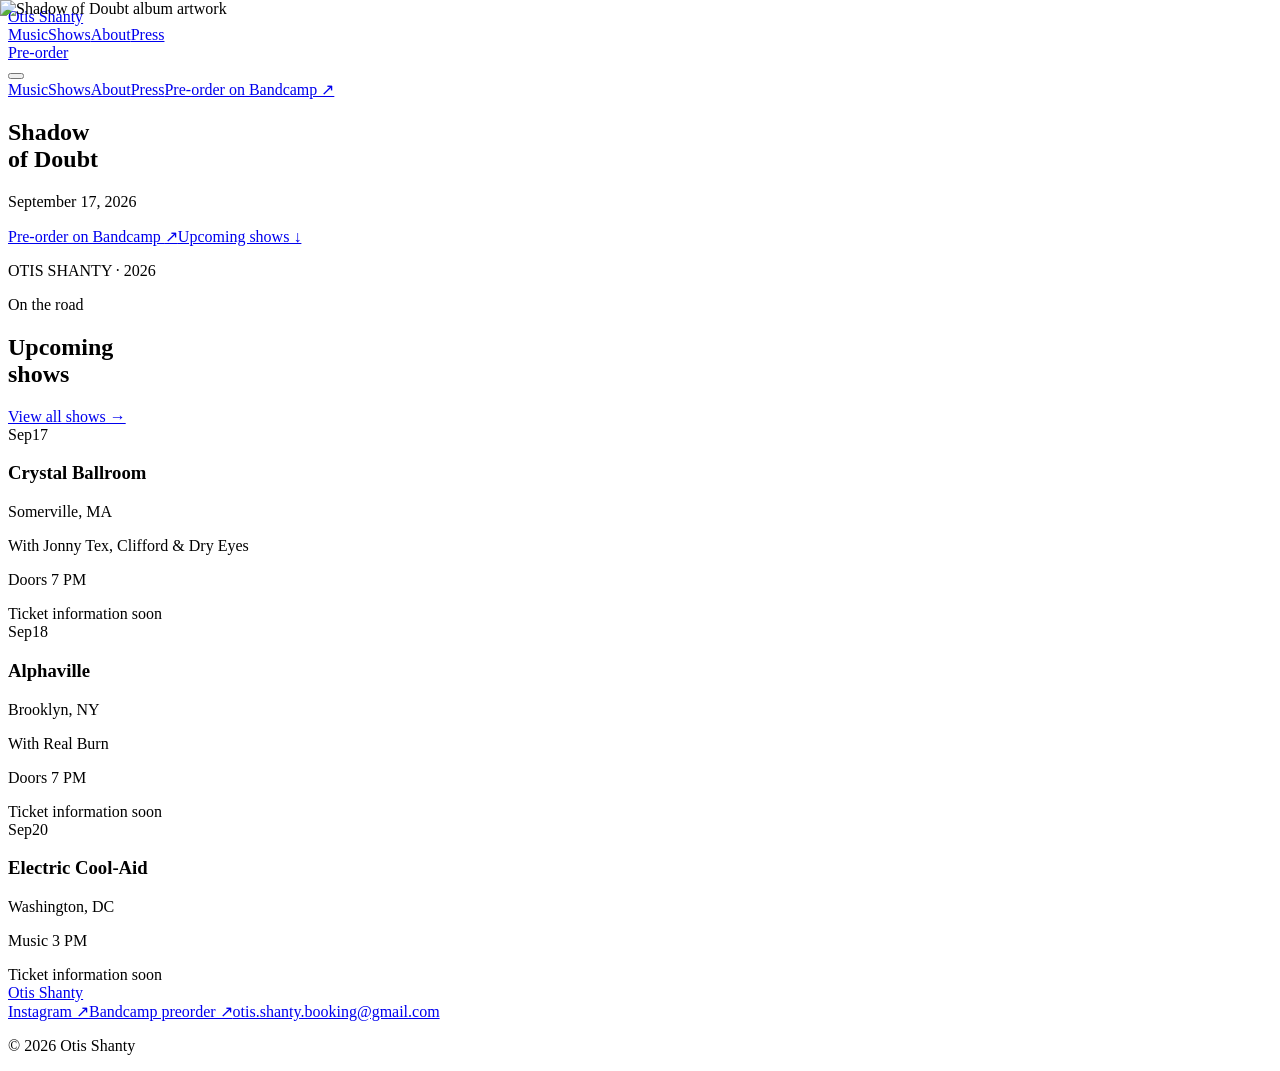
==== index.html @ 1f83d659 "Publish Otis Shanty website" ====
<!DOCTYPE html><html lang="en"><head><meta charSet="utf-8"/><meta name="viewport" content="width=device-width, initial-scale=1"/><link rel="stylesheet" href="/otis-shanty-pages/_next/static/css/index.CaytKS2J.css" data-rsc-css-href="/otis-shanty-pages/_next/static/css/index.CaytKS2J.css" data-precedence="vite-rsc/importer-resources"/><link rel="modulepreload" fetchPriority="low" href="/otis-shanty-pages/_next/static/chunks/index-BguXQKVq.js"/><script src="/otis-shanty-pages/_next/static/chunks/rolldown-runtime-C60lm6uB.js" type="module" async=""></script><script src="/otis-shanty-pages/_next/static/chunks/framework-BgSIrAUN.js" type="module" async=""></script><link rel="modulepreload" href="/otis-shanty-pages/_next/static/chunks/layout-segment-context-kzuMV7M9.js" crossorigin=""/><link rel="modulepreload" href="/otis-shanty-pages/_next/static/chunks/SiteChrome-D1vowKhx.js" crossorigin=""/><link rel="modulepreload" href="/otis-shanty-pages/_next/static/chunks/image-DP88aOdJ.js" crossorigin=""/><title>Otis Shanty — Shadow of Doubt</title><meta name="description" content="Shadow of Doubt, the new album from Otis Shanty. Out September 17, 2026."/><meta property="og:title" content="Otis Shanty — Shadow of Doubt"/><meta property="og:description" content="The new album. Out September 17, 2026."/><meta property="og:image" content="https://oldwhaffle.github.io/otis-shanty-pages/otis-shanty-pages/og.png"/><meta name="twitter:card" content="summary_large_image"/><meta name="twitter:title" content="Otis Shanty — Shadow of Doubt"/><meta name="twitter:description" content="The new album. Out September 17, 2026."/><meta name="twitter:image" content="https://oldwhaffle.github.io/otis-shanty-pages/otis-shanty-pages/og.png"/><script>Object.assign(((self[Symbol.for("vinext.navigationRuntime")]??={bootstrap:{routeManifest:null},functions:{}}).bootstrap.rsc??={rsc:[]}),{params:{},nav:{"pathname":"/","searchParams":[]}})</script><link rel="modulepreload" href="/otis-shanty-pages/_next/static/chunks/index-BguXQKVq.js" />
</head><body><main><header class="site-header "><a class="wordmark" href="/otis-shanty-pages/">Otis Shanty</a><nav aria-label="Primary navigation"><a href="/otis-shanty-pages/music">Music</a><a href="/otis-shanty-pages/shows">Shows</a><a href="/otis-shanty-pages/about">About</a><a href="/otis-shanty-pages/press">Press</a></nav><div class="header-actions"><a class="instagram-icon" href="https://www.instagram.com/otis.shanty/?hl=en" aria-label="Otis Shanty on Instagram" title="Instagram"><span></span></a><a class="preorder-small" href="https://otisshanty.bandcamp.com/album/shadow-of-doubt">Pre-order</a></div><button class="menu-button" aria-label="Toggle menu" aria-expanded="false"><span></span><span></span></button><div class="mobile-menu "><a href="/otis-shanty-pages/music">Music</a><a href="/otis-shanty-pages/shows">Shows</a><a href="/otis-shanty-pages/about">About</a><a href="/otis-shanty-pages/press">Press</a><a class="mobile-preorder" href="https://otisshanty.bandcamp.com/album/shadow-of-doubt">Pre-order on Bandcamp ↗</a></div></header><section class="hero"><div class="hero-glow" aria-hidden="true"></div><div class="hero-copy"><h1>Shadow<br/>of Doubt</h1><p class="date">September 17, 2026</p><a class="preorder" href="https://otisshanty.bandcamp.com/album/shadow-of-doubt">Pre-order on Bandcamp <span>↗</span></a><a class="shows-link" href="#shows">Upcoming shows ↓</a></div><figure class="cover"><img src="/otis-shanty-pages/shadow-of-doubt.jpeg" alt="Shadow of Doubt album artwork" loading="eager" fetchPriority="high" decoding="async" data-nimg="fill" style="position:absolute;inset:0;width:100%;height:100%;object-fit:cover"/></figure><p class="catalog">OTIS SHANTY · 2026</p></section><section id="shows" class="home-shows section-pad"><div class="section-heading"><p class="eyebrow">On the road</p><h2>Upcoming<br/>shows</h2><a href="/otis-shanty-pages/shows">View all shows →</a></div><div class="shows-list "><article class="show-row"><time dateTime="2026-09-17"><span>Sep</span>17</time><div class="show-venue"><h3>Crystal Ballroom</h3><p>Somerville, MA</p></div><div class="show-detail"><p>With Jonny Tex, Clifford &amp; Dry Eyes</p><p>Doors 7 PM</p></div><span class="ticket-soon">Ticket information soon</span></article><article class="show-row"><time dateTime="2026-09-18"><span>Sep</span>18</time><div class="show-venue"><h3>Alphaville</h3><p>Brooklyn, NY</p></div><div class="show-detail"><p>With Real Burn</p><p>Doors 7 PM</p></div><span class="ticket-soon">Ticket information soon</span></article><article class="show-row"><time dateTime="2026-09-20"><span>Sep</span>20</time><div class="show-venue"><h3>Electric Cool-Aid</h3><p>Washington, DC</p></div><div class="show-detail"><p></p><p>Music 3 PM</p></div><span class="ticket-soon">Ticket information soon</span></article></div></section></main><footer><a class="footer-wordmark" href="/otis-shanty-pages/">Otis Shanty</a><div class="footer-links"><a href="https://www.instagram.com/otis.shanty/?hl=en">Instagram ↗</a><a href="https://otisshanty.bandcamp.com/album/shadow-of-doubt">Bandcamp preorder ↗</a><a href="mailto:otis.shanty.booking@gmail.com">otis.shanty.booking@gmail.com</a></div><p>© 2026 Otis Shanty</p></footer><script type="module" src="/otis-shanty-pages/_next/static/chunks/index-BguXQKVq.js" id="_R_" async=""></script><script>((self[Symbol.for("vinext.navigationRuntime")]??={bootstrap:{routeManifest:null},functions:{}}).bootstrap.rsc??={rsc:[]}).rsc.push("2:I[\"48913baa60ea\",[],\"Children\",1]\n")</script><script>((self[Symbol.for("vinext.navigationRuntime")]??={bootstrap:{routeManifest:null},functions:{}}).bootstrap.rsc??={rsc:[]}).rsc.push("3:I[\"0b63d72dce85\",[],\"GlobalErrorBoundary\",1]\n")</script><script>((self[Symbol.for("vinext.navigationRuntime")]??={bootstrap:{routeManifest:null},functions:{}}).bootstrap.rsc??={rsc:[]}).rsc.push("4:I[\"2e7a74b14406\",[],\"default\",1]\n")</script><script>((self[Symbol.for("vinext.navigationRuntime")]??={bootstrap:{routeManifest:null},functions:{}}).bootstrap.rsc??={rsc:[]}).rsc.push("5:I[\"0b63d72dce85\",[],\"ErrorBoundary\",1]\n")</script><script>((self[Symbol.for("vinext.navigationRuntime")]??={bootstrap:{routeManifest:null},functions:{}}).bootstrap.rsc??={rsc:[]}).rsc.push("6:I[\"11960209a8f5\",[],\"LayoutSegmentProvider\",1]\n")</script><script>((self[Symbol.for("vinext.navigationRuntime")]??={bootstrap:{routeManifest:null},functions:{}}).bootstrap.rsc??={rsc:[]}).rsc.push("7:I[\"48913baa60ea\",[],\"Slot\",1]\n")</script><script>((self[Symbol.for("vinext.navigationRuntime")]??={bootstrap:{routeManifest:null},functions:{}}).bootstrap.rsc??={rsc:[]}).rsc.push("8:I[\"787b601c93ac\",[],\"AppRouterScrollTarget\",1]\n")</script><script>((self[Symbol.for("vinext.navigationRuntime")]??={bootstrap:{routeManifest:null},functions:{}}).bootstrap.rsc??={rsc:[]}).rsc.push("9:I[\"0b63d72dce85\",[],\"RedirectBoundary\",1]\n")</script><script>((self[Symbol.for("vinext.navigationRuntime")]??={bootstrap:{routeManifest:null},functions:{}}).bootstrap.rsc??={rsc:[]}).rsc.push(":HL[\"/otis-shanty-pages/_next/static/css/index.CaytKS2J.css\",\"style\"     ]\n")</script><script>((self[Symbol.for("vinext.navigationRuntime")]??={bootstrap:{routeManifest:null},functions:{}}).bootstrap.rsc??={rsc:[]}).rsc.push("0:{\"__route\":\"route:/\",\"__interceptionContext\":null,\"__layoutIds\":[\"layout:/\"],\"__rootLayout\":\"/\",\"__sourcePage\":\"/page\",\"page:/\":\"$L1\",\"layout:/\":[[[[\"$\",\"link\",\"css:/otis-shanty-pages/_next/static/css/index.CaytKS2J.css\",{\"rel\":\"stylesheet\",\"precedence\":\"vite-rsc/importer-resources\",\"href\":\"/otis-shanty-pages/_next/static/css/index.CaytKS2J.css\",\"data-rsc-css-href\":\"/otis-shanty-pages/_next/static/css/index.CaytKS2J.css\"}],\"$undefined\"],[\"$\",\"html\",null,{\"lang\":\"en\",\"children\":[\"$\",\"body\",null,{\"children\":[\"$\",\"$L2\",null,{}]}]}]],null],\"route:/\":[[[\"$\",\"meta\",null,{\"charSet\":\"utf-8\"}],[[\"$\",\"title\",\"0\",{\"children\":\"Otis Shanty — Shadow of Doubt\"}],[\"$\",\"meta\",\"1\",{\"name\":\"description\",\"content\":\"Shadow of Doubt, the new album from Otis Shanty. Out September 17, 2026.\"}],[\"$\",\"meta\",\"2\",{\"property\":\"og:title\",\"content\":\"Otis Shanty — Shadow of Doubt\"}],[\"$\",\"meta\",\"3\",{\"property\":\"og:description\",\"content\":\"The new album. Out September 17, 2026.\"}],[\"$\",\"meta\",\"4\",{\"property\":\"og:image\",\"content\":\"https://oldwhaffle.github.io/otis-shanty-pages/otis-shanty-pages/og.png\"}],[\"$\",\"meta\",\"5\",{\"name\":\"twitter:card\",\"content\":\"summary_large_image\"}],[\"$\",\"meta\",\"6\",{\"name\":\"twitter:title\",\"content\":\"Otis Shanty — Shadow of Doubt\"}],[\"$\",\"meta\",\"7\",{\"name\":\"twitter:description\",\"content\":\"The new album. Out September 17, 2026.\"}],[\"$\",\"meta\",\"8\",{\"name\":\"twitter:image\",\"content\":\"https://oldwhaffle.github.io/otis-shanty-pages/otis-shanty-pages/og.png\"}]],[[\"$\",\"meta\",\"0\",{\"name\":\"viewport\",\"content\":\"width=device-width, initial-scale=1\"}]]],[\"$\",\"$L3\",null,{\"fallback\":\"$4\",\"children\":[\"$\",\"$L5\",null,{\"fallback\":\"$4\",\"children\":[\"$\",\"$L6\",null,{\"providerId\":\"layout:/\",\"segmentMap\":{\"children\":[]},\"children\":[\"$\",\"$L7\",null,{\"id\":\"layout:/\",\"parallelSlots\":\"$undefined\",\"children\":[\"$\",\"$L8\",null,{\"children\":[\"$\",\"$L9\",null,{\"children\":[[\"$\",\"$L6\",null,{\"providerId\":\"page:/\",\"segmentMap\":{\"children\":[\"__PAGE__\"]},\"children\":[\"$\",\"$L7\",null,{\"id\":\"page:/\"}]}],null]}]}]}]}]}]}],null,null],\"__layoutFlags\":{\"layout:/\":\"s\"},\"__artifactCompatibility\":{\"schemaVersion\":1,\"graphVersion\":\"app-route-graph:1177fd80f83fa7b0\",\"deploymentVersion\":\"c5551b49-1d9c-48a4-ab04-df1969ffb3c4\",\"appElementsSchemaVersion\":1,\"rscPayloadSchemaVersion\":1,\"rootBoundaryId\":\"/\",\"renderEpoch\":null},\"__renderObservation\":{\"schemaVersion\":1,\"output\":{\"kind\":\"app-rsc\",\"mountedSlotsFingerprint\":null,\"renderEpoch\":null,\"rootBoundaryId\":\"/\",\"routeId\":\"route:/\"},\"completeness\":\"partial\",\"boundaryOutcome\":{\"kind\":\"unknown\"},\"requestApis\":[{\"kind\":\"connection\",\"status\":\"unknown\"},{\"kind\":\"cookies\",\"status\":\"unknown\"},{\"kind\":\"draftMode\",\"status\":\"unknown\"},{\"kind\":\"headers\",\"status\":\"unknown\"},{\"kind\":\"params\",\"status\":\"unknown\"},{\"kind\":\"searchParams\",\"status\":\"unknown\"}],\"dynamicFetches\":[],\"cacheTags\":[\"/\",\"_N_T_/\",\"_N_T_/index\",\"_N_T_/layout\",\"_N_T_/page\"],\"pathTags\":[\"/\"],\"cacheability\":\"unknown\",\"downgrade\":{\"target\":\"freshRender\",\"reasons\":[{\"code\":\"CP_DOWNGRADE_CACHEABILITY_UNKNOWN\",\"target\":\"freshRender\"},{\"code\":\"CP_DOWNGRADE_INCOMPLETE_OBSERVATION\",\"completeness\":\"partial\",\"target\":\"freshRender\"},{\"code\":\"CP_DOWNGRADE_UNKNOWN_REQUEST_API\",\"requestApi\":\"connection\",\"target\":\"freshRender\"},{\"code\":\"CP_DOWNGRADE_UNKNOWN_REQUEST_API\",\"requestApi\":\"cookies\",\"target\":\"freshRender\"},{\"code\":\"CP_DOWNGRADE_UNKNOWN_REQUEST_API\",\"requestApi\":\"draftMode\",\"target\":\"freshRender\"},{\"code\":\"CP_DOWNGRADE_UNKNOWN_REQUEST_API\",\"requestApi\":\"headers\",\"target\":\"freshRender\"},{\"code\":\"CP_DOWNGRADE_UNKNOWN_REQUEST_API\",\"requestApi\":\"params\",\"target\":\"freshRender\"},{\"code\":\"CP_DOWNGRADE_UNKNOWN_REQUEST_API\",\"requestApi\":\"searchParams\",\"target\":\"freshRender\"}],\"fallback\":{\"kind\":\"breakerFallback\",\"code\":\"CP_PRIVATE_DYNAMIC_DOWNGRADE\",\"mode\":\"renderFresh\",\"scope\":\"affectedOutput\",\"fields\":{\"reasonCodes\":[\"CP_DOWNGRADE_CACHEABILITY_UNKNOWN\",\"CP_DOWNGRADE_INCOMPLETE_OBSERVATION\",\"CP_DOWNGRADE_UNKNOWN_REQUEST_API\",\"CP_DOWNGRADE_UNKNOWN_REQUEST_API\",\"CP_DOWNGRADE_UNKNOWN_REQUEST_API\",\"CP_DOWNGRADE_UNKNOWN_REQUEST_API\",\"CP_DOWNGRADE_UNKNOWN_REQUEST_API\",\"CP_DOWNGRADE_UNKNOWN_REQUEST_API\"],\"target\":\"freshRender\"}},\"isPublicCacheCandidate\":false}}}\n")</script><script>((self[Symbol.for("vinext.navigationRuntime")]??={bootstrap:{routeManifest:null},functions:{}}).bootstrap.rsc??={rsc:[]}).rsc.push("a:I[\"04dff15fd24a\",[],\"Header\",1]\n")</script><script>((self[Symbol.for("vinext.navigationRuntime")]??={bootstrap:{routeManifest:null},functions:{}}).bootstrap.rsc??={rsc:[]}).rsc.push("b:I[\"04dff15fd24a\",[],\"PREORDER\",1]\n")</script><script>((self[Symbol.for("vinext.navigationRuntime")]??={bootstrap:{routeManifest:null},functions:{}}).bootstrap.rsc??={rsc:[]}).rsc.push("c:I[\"9fb86276be8f\",[],\"default\",1]\n")</script><script>((self[Symbol.for("vinext.navigationRuntime")]??={bootstrap:{routeManifest:null},functions:{}}).bootstrap.rsc??={rsc:[]}).rsc.push("d:I[\"04dff15fd24a\",[],\"Footer\",1]\n")</script><script>((self[Symbol.for("vinext.navigationRuntime")]??={bootstrap:{routeManifest:null},functions:{}}).bootstrap.rsc??={rsc:[]}).rsc.push("1:[[\"$\",\"main\",null,{\"children\":[[\"$\",\"$La\",null,{}],[\"$\",\"section\",null,{\"className\":\"hero\",\"children\":[[\"$\",\"div\",null,{\"className\":\"hero-glow\",\"aria-hidden\":\"true\"}],[\"$\",\"div\",null,{\"className\":\"hero-copy\",\"children\":[[\"$\",\"h1\",null,{\"children\":[\"Shadow\",[\"$\",\"br\",null,{}],\"of Doubt\"]}],[\"$\",\"p\",null,{\"className\":\"date\",\"children\":\"September 17, 2026\"}],[\"$\",\"a\",null,{\"className\":\"preorder\",\"href\":\"$b\",\"children\":[\"Pre-order on Bandcamp \",[\"$\",\"span\",null,{\"children\":\"↗\"}]]}],[\"$\",\"a\",null,{\"className\":\"shows-link\",\"href\":\"#shows\",\"children\":\"Upcoming shows ↓\"}]]}],[\"$\",\"figure\",null,{\"className\":\"cover\",\"children\":[\"$\",\"$Lc\",null,{\"src\":\"/otis-shanty-pages/shadow-of-doubt.jpeg\",\"alt\":\"Shadow of Doubt album artwork\",\"fill\":true,\"priority\":true,\"sizes\":\"(max-width:800px) 88vw, 50vw\"}]}],[\"$\",\"p\",null,{\"className\":\"catalog\",\"children\":\"OTIS SHANTY · 2026\"}]]}],[\"$\",\"section\",null,{\"id\":\"shows\",\"className\":\"home-shows section-pad\",\"children\":[[\"$\",\"div\",null,{\"className\":\"section-heading\",\"children\":[[\"$\",\"p\",null,{\"className\":\"eyebrow\",\"children\":\"On the road\"}],[\"$\",\"h2\",null,{\"children\":[\"Upcoming\",[\"$\",\"br\",null,{}],\"shows\"]}],[\"$\",\"a\",null,{\"href\":\"/otis-shanty-pages/shows\",\"children\":\"View all shows →\"}]]}],[\"$\",\"div\",null,{\"className\":\"shows-list \",\"children\":[[\"$\",\"article\",\"2026-09-17\",{\"className\":\"show-row\",\"children\":[[\"$\",\"time\",null,{\"dateTime\":\"2026-09-17\",\"children\":[[\"$\",\"span\",null,{\"children\":\"Sep\"}],\"17\"]}],[\"$\",\"div\",null,{\"className\":\"show-venue\",\"children\":[[\"$\",\"h3\",null,{\"children\":\"Crystal Ballroom\"}],[\"$\",\"p\",null,{\"children\":\"Somerville, MA\"}]]}],[\"$\",\"div\",null,{\"className\":\"show-detail\",\"children\":[[\"$\",\"p\",null,{\"children\":\"With Jonny Tex, Clifford \u0026 Dry Eyes\"}],[\"$\",\"p\",null,{\"children\":\"Doors 7 PM\"}]]}],[\"$\",\"span\",null,{\"className\":\"ticket-soon\",\"children\":\"Ticket information soon\"}]]}],[\"$\",\"article\",\"2026-09-18\",{\"className\":\"show-row\",\"children\":[[\"$\",\"time\",null,{\"dateTime\":\"2026-09-18\",\"children\":[[\"$\",\"span\",null,{\"children\":\"Sep\"}],\"18\"]}],[\"$\",\"div\",null,{\"className\":\"show-venue\",\"children\":[[\"$\",\"h3\",null,{\"children\":\"Alphaville\"}],[\"$\",\"p\",null,{\"children\":\"Brooklyn, NY\"}]]}],[\"$\",\"div\",null,{\"className\":\"show-detail\",\"children\":[[\"$\",\"p\",null,{\"children\":\"With Real Burn\"}],[\"$\",\"p\",null,{\"children\":\"Doors 7 PM\"}]]}],[\"$\",\"span\",null,{\"className\":\"ticket-soon\",\"children\":\"Ticket information soon\"}]]}],[\"$\",\"article\",\"2026-09-20\",{\"className\":\"show-row\",\"children\":[[\"$\",\"time\",null,{\"dateTime\":\"2026-09-20\",\"children\":[[\"$\",\"span\",null,{\"children\":\"Sep\"}],\"20\"]}],[\"$\",\"div\",null,{\"className\":\"show-venue\",\"children\":[[\"$\",\"h3\",null,{\"children\":\"Electric Cool-Aid\"}],[\"$\",\"p\",null,{\"children\":\"Washington, DC\"}]]}],[\"$\",\"div\",null,{\"className\":\"show-detail\",\"children\":[[\"$\",\"p\",null,{\"children\":\"\"}],[\"$\",\"p\",null,{\"children\":\"Music 3 PM\"}]]}],[\"$\",\"span\",null,{\"className\":\"ticket-soon\",\"children\":\"Ticket information soon\"}]]}]]}]]}]]}],[\"$\",\"$Ld\",null,{}]]\n")</script><script>Object.assign(((self[Symbol.for("vinext.navigationRuntime")]??={bootstrap:{routeManifest:null},functions:{}}).bootstrap.rsc??={rsc:[]}),{"initialCacheKind":"static"});((self[Symbol.for("vinext.navigationRuntime")]??={bootstrap:{routeManifest:null},functions:{}}).bootstrap.rsc??={rsc:[]}).done=true</script></body></html>
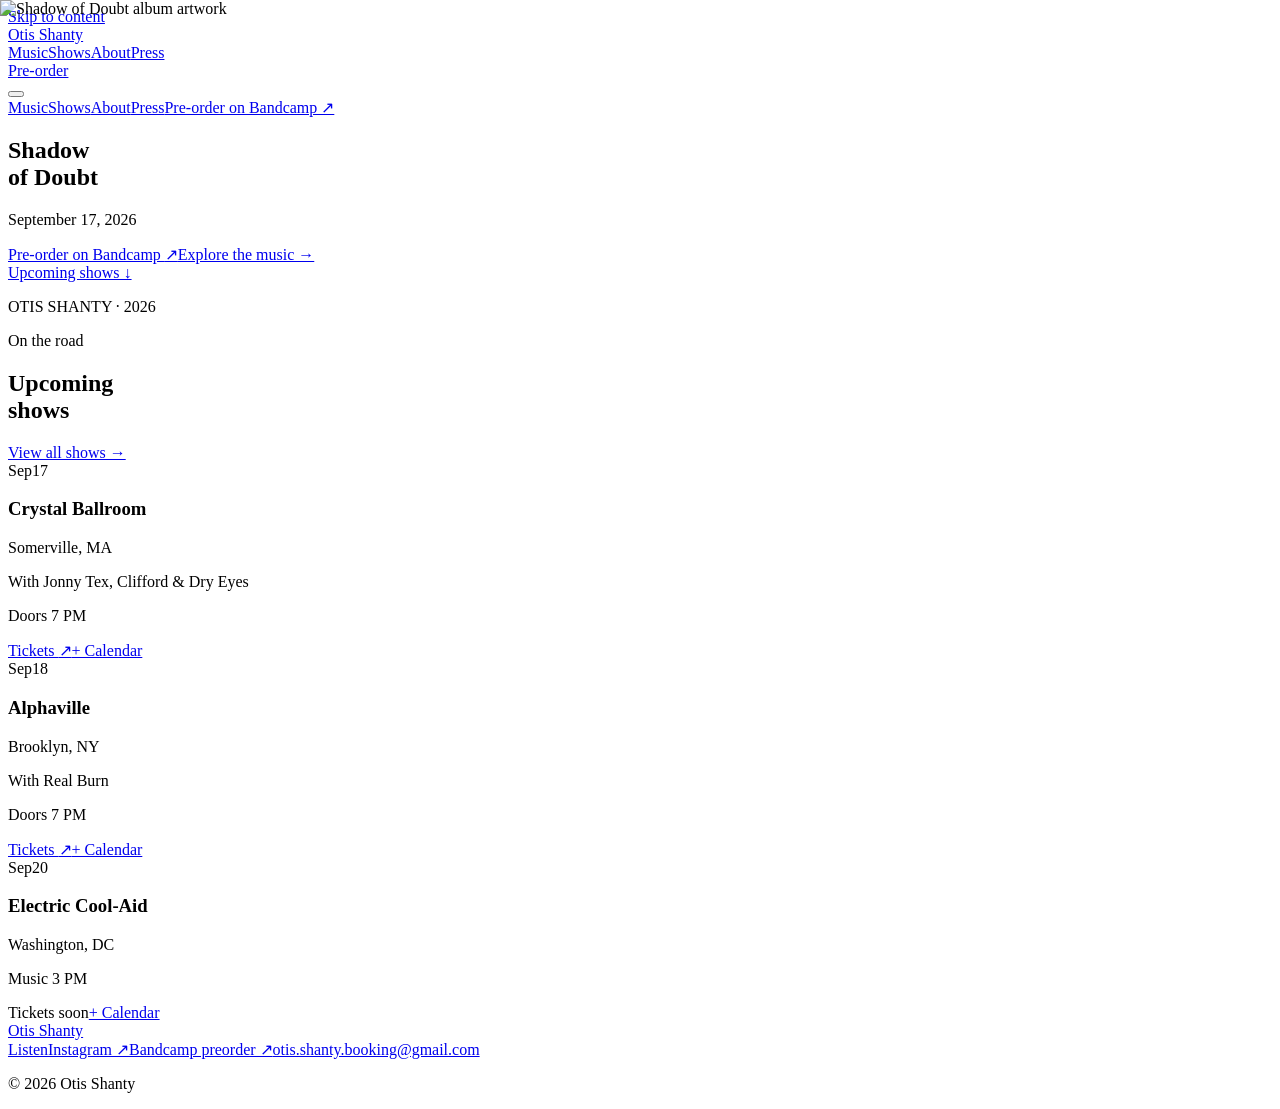
==== commit 5b7cd2e9: "Publish ticketing and site improvements" ====
--- a/index.html
+++ b/index.html
@@ -1,2 +1,2 @@
-<!DOCTYPE html><html lang="en"><head><meta charSet="utf-8"/><meta name="viewport" content="width=device-width, initial-scale=1"/><link rel="stylesheet" href="/otis-shanty-pages/_next/static/css/index.CaytKS2J.css" data-rsc-css-href="/otis-shanty-pages/_next/static/css/index.CaytKS2J.css" data-precedence="vite-rsc/importer-resources"/><link rel="modulepreload" fetchPriority="low" href="/otis-shanty-pages/_next/static/chunks/index-BguXQKVq.js"/><script src="/otis-shanty-pages/_next/static/chunks/rolldown-runtime-C60lm6uB.js" type="module" async=""></script><script src="/otis-shanty-pages/_next/static/chunks/framework-BgSIrAUN.js" type="module" async=""></script><link rel="modulepreload" href="/otis-shanty-pages/_next/static/chunks/layout-segment-context-kzuMV7M9.js" crossorigin=""/><link rel="modulepreload" href="/otis-shanty-pages/_next/static/chunks/SiteChrome-D1vowKhx.js" crossorigin=""/><link rel="modulepreload" href="/otis-shanty-pages/_next/static/chunks/image-DP88aOdJ.js" crossorigin=""/><title>Otis Shanty — Shadow of Doubt</title><meta name="description" content="Shadow of Doubt, the new album from Otis Shanty. Out September 17, 2026."/><meta property="og:title" content="Otis Shanty — Shadow of Doubt"/><meta property="og:description" content="The new album. Out September 17, 2026."/><meta property="og:image" content="https://oldwhaffle.github.io/otis-shanty-pages/otis-shanty-pages/og.png"/><meta name="twitter:card" content="summary_large_image"/><meta name="twitter:title" content="Otis Shanty — Shadow of Doubt"/><meta name="twitter:description" content="The new album. Out September 17, 2026."/><meta name="twitter:image" content="https://oldwhaffle.github.io/otis-shanty-pages/otis-shanty-pages/og.png"/><script>Object.assign(((self[Symbol.for("vinext.navigationRuntime")]??={bootstrap:{routeManifest:null},functions:{}}).bootstrap.rsc??={rsc:[]}),{params:{},nav:{"pathname":"/","searchParams":[]}})</script><link rel="modulepreload" href="/otis-shanty-pages/_next/static/chunks/index-BguXQKVq.js" />
-</head><body><main><header class="site-header "><a class="wordmark" href="/otis-shanty-pages/">Otis Shanty</a><nav aria-label="Primary navigation"><a href="/otis-shanty-pages/music">Music</a><a href="/otis-shanty-pages/shows">Shows</a><a href="/otis-shanty-pages/about">About</a><a href="/otis-shanty-pages/press">Press</a></nav><div class="header-actions"><a class="instagram-icon" href="https://www.instagram.com/otis.shanty/?hl=en" aria-label="Otis Shanty on Instagram" title="Instagram"><span></span></a><a class="preorder-small" href="https://otisshanty.bandcamp.com/album/shadow-of-doubt">Pre-order</a></div><button class="menu-button" aria-label="Toggle menu" aria-expanded="false"><span></span><span></span></button><div class="mobile-menu "><a href="/otis-shanty-pages/music">Music</a><a href="/otis-shanty-pages/shows">Shows</a><a href="/otis-shanty-pages/about">About</a><a href="/otis-shanty-pages/press">Press</a><a class="mobile-preorder" href="https://otisshanty.bandcamp.com/album/shadow-of-doubt">Pre-order on Bandcamp ↗</a></div></header><section class="hero"><div class="hero-glow" aria-hidden="true"></div><div class="hero-copy"><h1>Shadow<br/>of Doubt</h1><p class="date">September 17, 2026</p><a class="preorder" href="https://otisshanty.bandcamp.com/album/shadow-of-doubt">Pre-order on Bandcamp <span>↗</span></a><a class="shows-link" href="#shows">Upcoming shows ↓</a></div><figure class="cover"><img src="/otis-shanty-pages/shadow-of-doubt.jpeg" alt="Shadow of Doubt album artwork" loading="eager" fetchPriority="high" decoding="async" data-nimg="fill" style="position:absolute;inset:0;width:100%;height:100%;object-fit:cover"/></figure><p class="catalog">OTIS SHANTY · 2026</p></section><section id="shows" class="home-shows section-pad"><div class="section-heading"><p class="eyebrow">On the road</p><h2>Upcoming<br/>shows</h2><a href="/otis-shanty-pages/shows">View all shows →</a></div><div class="shows-list "><article class="show-row"><time dateTime="2026-09-17"><span>Sep</span>17</time><div class="show-venue"><h3>Crystal Ballroom</h3><p>Somerville, MA</p></div><div class="show-detail"><p>With Jonny Tex, Clifford &amp; Dry Eyes</p><p>Doors 7 PM</p></div><span class="ticket-soon">Ticket information soon</span></article><article class="show-row"><time dateTime="2026-09-18"><span>Sep</span>18</time><div class="show-venue"><h3>Alphaville</h3><p>Brooklyn, NY</p></div><div class="show-detail"><p>With Real Burn</p><p>Doors 7 PM</p></div><span class="ticket-soon">Ticket information soon</span></article><article class="show-row"><time dateTime="2026-09-20"><span>Sep</span>20</time><div class="show-venue"><h3>Electric Cool-Aid</h3><p>Washington, DC</p></div><div class="show-detail"><p></p><p>Music 3 PM</p></div><span class="ticket-soon">Ticket information soon</span></article></div></section></main><footer><a class="footer-wordmark" href="/otis-shanty-pages/">Otis Shanty</a><div class="footer-links"><a href="https://www.instagram.com/otis.shanty/?hl=en">Instagram ↗</a><a href="https://otisshanty.bandcamp.com/album/shadow-of-doubt">Bandcamp preorder ↗</a><a href="mailto:otis.shanty.booking@gmail.com">otis.shanty.booking@gmail.com</a></div><p>© 2026 Otis Shanty</p></footer><script type="module" src="/otis-shanty-pages/_next/static/chunks/index-BguXQKVq.js" id="_R_" async=""></script><script>((self[Symbol.for("vinext.navigationRuntime")]??={bootstrap:{routeManifest:null},functions:{}}).bootstrap.rsc??={rsc:[]}).rsc.push("2:I[\"48913baa60ea\",[],\"Children\",1]\n")</script><script>((self[Symbol.for("vinext.navigationRuntime")]??={bootstrap:{routeManifest:null},functions:{}}).bootstrap.rsc??={rsc:[]}).rsc.push("3:I[\"0b63d72dce85\",[],\"GlobalErrorBoundary\",1]\n")</script><script>((self[Symbol.for("vinext.navigationRuntime")]??={bootstrap:{routeManifest:null},functions:{}}).bootstrap.rsc??={rsc:[]}).rsc.push("4:I[\"2e7a74b14406\",[],\"default\",1]\n")</script><script>((self[Symbol.for("vinext.navigationRuntime")]??={bootstrap:{routeManifest:null},functions:{}}).bootstrap.rsc??={rsc:[]}).rsc.push("5:I[\"0b63d72dce85\",[],\"ErrorBoundary\",1]\n")</script><script>((self[Symbol.for("vinext.navigationRuntime")]??={bootstrap:{routeManifest:null},functions:{}}).bootstrap.rsc??={rsc:[]}).rsc.push("6:I[\"11960209a8f5\",[],\"LayoutSegmentProvider\",1]\n")</script><script>((self[Symbol.for("vinext.navigationRuntime")]??={bootstrap:{routeManifest:null},functions:{}}).bootstrap.rsc??={rsc:[]}).rsc.push("7:I[\"48913baa60ea\",[],\"Slot\",1]\n")</script><script>((self[Symbol.for("vinext.navigationRuntime")]??={bootstrap:{routeManifest:null},functions:{}}).bootstrap.rsc??={rsc:[]}).rsc.push("8:I[\"787b601c93ac\",[],\"AppRouterScrollTarget\",1]\n")</script><script>((self[Symbol.for("vinext.navigationRuntime")]??={bootstrap:{routeManifest:null},functions:{}}).bootstrap.rsc??={rsc:[]}).rsc.push("9:I[\"0b63d72dce85\",[],\"RedirectBoundary\",1]\n")</script><script>((self[Symbol.for("vinext.navigationRuntime")]??={bootstrap:{routeManifest:null},functions:{}}).bootstrap.rsc??={rsc:[]}).rsc.push(":HL[\"/otis-shanty-pages/_next/static/css/index.CaytKS2J.css\",\"style\"     ]\n")</script><script>((self[Symbol.for("vinext.navigationRuntime")]??={bootstrap:{routeManifest:null},functions:{}}).bootstrap.rsc??={rsc:[]}).rsc.push("0:{\"__route\":\"route:/\",\"__interceptionContext\":null,\"__layoutIds\":[\"layout:/\"],\"__rootLayout\":\"/\",\"__sourcePage\":\"/page\",\"page:/\":\"$L1\",\"layout:/\":[[[[\"$\",\"link\",\"css:/otis-shanty-pages/_next/static/css/index.CaytKS2J.css\",{\"rel\":\"stylesheet\",\"precedence\":\"vite-rsc/importer-resources\",\"href\":\"/otis-shanty-pages/_next/static/css/index.CaytKS2J.css\",\"data-rsc-css-href\":\"/otis-shanty-pages/_next/static/css/index.CaytKS2J.css\"}],\"$undefined\"],[\"$\",\"html\",null,{\"lang\":\"en\",\"children\":[\"$\",\"body\",null,{\"children\":[\"$\",\"$L2\",null,{}]}]}]],null],\"route:/\":[[[\"$\",\"meta\",null,{\"charSet\":\"utf-8\"}],[[\"$\",\"title\",\"0\",{\"children\":\"Otis Shanty — Shadow of Doubt\"}],[\"$\",\"meta\",\"1\",{\"name\":\"description\",\"content\":\"Shadow of Doubt, the new album from Otis Shanty. Out September 17, 2026.\"}],[\"$\",\"meta\",\"2\",{\"property\":\"og:title\",\"content\":\"Otis Shanty — Shadow of Doubt\"}],[\"$\",\"meta\",\"3\",{\"property\":\"og:description\",\"content\":\"The new album. Out September 17, 2026.\"}],[\"$\",\"meta\",\"4\",{\"property\":\"og:image\",\"content\":\"https://oldwhaffle.github.io/otis-shanty-pages/otis-shanty-pages/og.png\"}],[\"$\",\"meta\",\"5\",{\"name\":\"twitter:card\",\"content\":\"summary_large_image\"}],[\"$\",\"meta\",\"6\",{\"name\":\"twitter:title\",\"content\":\"Otis Shanty — Shadow of Doubt\"}],[\"$\",\"meta\",\"7\",{\"name\":\"twitter:description\",\"content\":\"The new album. Out September 17, 2026.\"}],[\"$\",\"meta\",\"8\",{\"name\":\"twitter:image\",\"content\":\"https://oldwhaffle.github.io/otis-shanty-pages/otis-shanty-pages/og.png\"}]],[[\"$\",\"meta\",\"0\",{\"name\":\"viewport\",\"content\":\"width=device-width, initial-scale=1\"}]]],[\"$\",\"$L3\",null,{\"fallback\":\"$4\",\"children\":[\"$\",\"$L5\",null,{\"fallback\":\"$4\",\"children\":[\"$\",\"$L6\",null,{\"providerId\":\"layout:/\",\"segmentMap\":{\"children\":[]},\"children\":[\"$\",\"$L7\",null,{\"id\":\"layout:/\",\"parallelSlots\":\"$undefined\",\"children\":[\"$\",\"$L8\",null,{\"children\":[\"$\",\"$L9\",null,{\"children\":[[\"$\",\"$L6\",null,{\"providerId\":\"page:/\",\"segmentMap\":{\"children\":[\"__PAGE__\"]},\"children\":[\"$\",\"$L7\",null,{\"id\":\"page:/\"}]}],null]}]}]}]}]}]}],null,null],\"__layoutFlags\":{\"layout:/\":\"s\"},\"__artifactCompatibility\":{\"schemaVersion\":1,\"graphVersion\":\"app-route-graph:1177fd80f83fa7b0\",\"deploymentVersion\":\"c5551b49-1d9c-48a4-ab04-df1969ffb3c4\",\"appElementsSchemaVersion\":1,\"rscPayloadSchemaVersion\":1,\"rootBoundaryId\":\"/\",\"renderEpoch\":null},\"__renderObservation\":{\"schemaVersion\":1,\"output\":{\"kind\":\"app-rsc\",\"mountedSlotsFingerprint\":null,\"renderEpoch\":null,\"rootBoundaryId\":\"/\",\"routeId\":\"route:/\"},\"completeness\":\"partial\",\"boundaryOutcome\":{\"kind\":\"unknown\"},\"requestApis\":[{\"kind\":\"connection\",\"status\":\"unknown\"},{\"kind\":\"cookies\",\"status\":\"unknown\"},{\"kind\":\"draftMode\",\"status\":\"unknown\"},{\"kind\":\"headers\",\"status\":\"unknown\"},{\"kind\":\"params\",\"status\":\"unknown\"},{\"kind\":\"searchParams\",\"status\":\"unknown\"}],\"dynamicFetches\":[],\"cacheTags\":[\"/\",\"_N_T_/\",\"_N_T_/index\",\"_N_T_/layout\",\"_N_T_/page\"],\"pathTags\":[\"/\"],\"cacheability\":\"unknown\",\"downgrade\":{\"target\":\"freshRender\",\"reasons\":[{\"code\":\"CP_DOWNGRADE_CACHEABILITY_UNKNOWN\",\"target\":\"freshRender\"},{\"code\":\"CP_DOWNGRADE_INCOMPLETE_OBSERVATION\",\"completeness\":\"partial\",\"target\":\"freshRender\"},{\"code\":\"CP_DOWNGRADE_UNKNOWN_REQUEST_API\",\"requestApi\":\"connection\",\"target\":\"freshRender\"},{\"code\":\"CP_DOWNGRADE_UNKNOWN_REQUEST_API\",\"requestApi\":\"cookies\",\"target\":\"freshRender\"},{\"code\":\"CP_DOWNGRADE_UNKNOWN_REQUEST_API\",\"requestApi\":\"draftMode\",\"target\":\"freshRender\"},{\"code\":\"CP_DOWNGRADE_UNKNOWN_REQUEST_API\",\"requestApi\":\"headers\",\"target\":\"freshRender\"},{\"code\":\"CP_DOWNGRADE_UNKNOWN_REQUEST_API\",\"requestApi\":\"params\",\"target\":\"freshRender\"},{\"code\":\"CP_DOWNGRADE_UNKNOWN_REQUEST_API\",\"requestApi\":\"searchParams\",\"target\":\"freshRender\"}],\"fallback\":{\"kind\":\"breakerFallback\",\"code\":\"CP_PRIVATE_DYNAMIC_DOWNGRADE\",\"mode\":\"renderFresh\",\"scope\":\"affectedOutput\",\"fields\":{\"reasonCodes\":[\"CP_DOWNGRADE_CACHEABILITY_UNKNOWN\",\"CP_DOWNGRADE_INCOMPLETE_OBSERVATION\",\"CP_DOWNGRADE_UNKNOWN_REQUEST_API\",\"CP_DOWNGRADE_UNKNOWN_REQUEST_API\",\"CP_DOWNGRADE_UNKNOWN_REQUEST_API\",\"CP_DOWNGRADE_UNKNOWN_REQUEST_API\",\"CP_DOWNGRADE_UNKNOWN_REQUEST_API\",\"CP_DOWNGRADE_UNKNOWN_REQUEST_API\"],\"target\":\"freshRender\"}},\"isPublicCacheCandidate\":false}}}\n")</script><script>((self[Symbol.for("vinext.navigationRuntime")]??={bootstrap:{routeManifest:null},functions:{}}).bootstrap.rsc??={rsc:[]}).rsc.push("a:I[\"04dff15fd24a\",[],\"Header\",1]\n")</script><script>((self[Symbol.for("vinext.navigationRuntime")]??={bootstrap:{routeManifest:null},functions:{}}).bootstrap.rsc??={rsc:[]}).rsc.push("b:I[\"04dff15fd24a\",[],\"PREORDER\",1]\n")</script><script>((self[Symbol.for("vinext.navigationRuntime")]??={bootstrap:{routeManifest:null},functions:{}}).bootstrap.rsc??={rsc:[]}).rsc.push("c:I[\"9fb86276be8f\",[],\"default\",1]\n")</script><script>((self[Symbol.for("vinext.navigationRuntime")]??={bootstrap:{routeManifest:null},functions:{}}).bootstrap.rsc??={rsc:[]}).rsc.push("d:I[\"04dff15fd24a\",[],\"Footer\",1]\n")</script><script>((self[Symbol.for("vinext.navigationRuntime")]??={bootstrap:{routeManifest:null},functions:{}}).bootstrap.rsc??={rsc:[]}).rsc.push("1:[[\"$\",\"main\",null,{\"children\":[[\"$\",\"$La\",null,{}],[\"$\",\"section\",null,{\"className\":\"hero\",\"children\":[[\"$\",\"div\",null,{\"className\":\"hero-glow\",\"aria-hidden\":\"true\"}],[\"$\",\"div\",null,{\"className\":\"hero-copy\",\"children\":[[\"$\",\"h1\",null,{\"children\":[\"Shadow\",[\"$\",\"br\",null,{}],\"of Doubt\"]}],[\"$\",\"p\",null,{\"className\":\"date\",\"children\":\"September 17, 2026\"}],[\"$\",\"a\",null,{\"className\":\"preorder\",\"href\":\"$b\",\"children\":[\"Pre-order on Bandcamp \",[\"$\",\"span\",null,{\"children\":\"↗\"}]]}],[\"$\",\"a\",null,{\"className\":\"shows-link\",\"href\":\"#shows\",\"children\":\"Upcoming shows ↓\"}]]}],[\"$\",\"figure\",null,{\"className\":\"cover\",\"children\":[\"$\",\"$Lc\",null,{\"src\":\"/otis-shanty-pages/shadow-of-doubt.jpeg\",\"alt\":\"Shadow of Doubt album artwork\",\"fill\":true,\"priority\":true,\"sizes\":\"(max-width:800px) 88vw, 50vw\"}]}],[\"$\",\"p\",null,{\"className\":\"catalog\",\"children\":\"OTIS SHANTY · 2026\"}]]}],[\"$\",\"section\",null,{\"id\":\"shows\",\"className\":\"home-shows section-pad\",\"children\":[[\"$\",\"div\",null,{\"className\":\"section-heading\",\"children\":[[\"$\",\"p\",null,{\"className\":\"eyebrow\",\"children\":\"On the road\"}],[\"$\",\"h2\",null,{\"children\":[\"Upcoming\",[\"$\",\"br\",null,{}],\"shows\"]}],[\"$\",\"a\",null,{\"href\":\"/otis-shanty-pages/shows\",\"children\":\"View all shows →\"}]]}],[\"$\",\"div\",null,{\"className\":\"shows-list \",\"children\":[[\"$\",\"article\",\"2026-09-17\",{\"className\":\"show-row\",\"children\":[[\"$\",\"time\",null,{\"dateTime\":\"2026-09-17\",\"children\":[[\"$\",\"span\",null,{\"children\":\"Sep\"}],\"17\"]}],[\"$\",\"div\",null,{\"className\":\"show-venue\",\"children\":[[\"$\",\"h3\",null,{\"children\":\"Crystal Ballroom\"}],[\"$\",\"p\",null,{\"children\":\"Somerville, MA\"}]]}],[\"$\",\"div\",null,{\"className\":\"show-detail\",\"children\":[[\"$\",\"p\",null,{\"children\":\"With Jonny Tex, Clifford \u0026 Dry Eyes\"}],[\"$\",\"p\",null,{\"children\":\"Doors 7 PM\"}]]}],[\"$\",\"span\",null,{\"className\":\"ticket-soon\",\"children\":\"Ticket information soon\"}]]}],[\"$\",\"article\",\"2026-09-18\",{\"className\":\"show-row\",\"children\":[[\"$\",\"time\",null,{\"dateTime\":\"2026-09-18\",\"children\":[[\"$\",\"span\",null,{\"children\":\"Sep\"}],\"18\"]}],[\"$\",\"div\",null,{\"className\":\"show-venue\",\"children\":[[\"$\",\"h3\",null,{\"children\":\"Alphaville\"}],[\"$\",\"p\",null,{\"children\":\"Brooklyn, NY\"}]]}],[\"$\",\"div\",null,{\"className\":\"show-detail\",\"children\":[[\"$\",\"p\",null,{\"children\":\"With Real Burn\"}],[\"$\",\"p\",null,{\"children\":\"Doors 7 PM\"}]]}],[\"$\",\"span\",null,{\"className\":\"ticket-soon\",\"children\":\"Ticket information soon\"}]]}],[\"$\",\"article\",\"2026-09-20\",{\"className\":\"show-row\",\"children\":[[\"$\",\"time\",null,{\"dateTime\":\"2026-09-20\",\"children\":[[\"$\",\"span\",null,{\"children\":\"Sep\"}],\"20\"]}],[\"$\",\"div\",null,{\"className\":\"show-venue\",\"children\":[[\"$\",\"h3\",null,{\"children\":\"Electric Cool-Aid\"}],[\"$\",\"p\",null,{\"children\":\"Washington, DC\"}]]}],[\"$\",\"div\",null,{\"className\":\"show-detail\",\"children\":[[\"$\",\"p\",null,{\"children\":\"\"}],[\"$\",\"p\",null,{\"children\":\"Music 3 PM\"}]]}],[\"$\",\"span\",null,{\"className\":\"ticket-soon\",\"children\":\"Ticket information soon\"}]]}]]}]]}]]}],[\"$\",\"$Ld\",null,{}]]\n")</script><script>Object.assign(((self[Symbol.for("vinext.navigationRuntime")]??={bootstrap:{routeManifest:null},functions:{}}).bootstrap.rsc??={rsc:[]}),{"initialCacheKind":"static"});((self[Symbol.for("vinext.navigationRuntime")]??={bootstrap:{routeManifest:null},functions:{}}).bootstrap.rsc??={rsc:[]}).done=true</script></body></html>+<!DOCTYPE html><html lang="en"><head><meta charSet="utf-8"/><meta name="viewport" content="width=device-width, initial-scale=1"/><link rel="stylesheet" href="/otis-shanty-pages/_next/static/css/index.DR4LeofQ.css" data-rsc-css-href="/otis-shanty-pages/_next/static/css/index.DR4LeofQ.css" data-precedence="vite-rsc/importer-resources"/><link rel="modulepreload" fetchPriority="low" href="/otis-shanty-pages/_next/static/chunks/index-cni4D26_.js"/><script src="/otis-shanty-pages/_next/static/chunks/rolldown-runtime-C60lm6uB.js" type="module" async=""></script><script src="/otis-shanty-pages/_next/static/chunks/framework-BgSIrAUN.js" type="module" async=""></script><link rel="modulepreload" href="/otis-shanty-pages/_next/static/chunks/layout-segment-context-Bv2goqE6.js" crossorigin=""/><link rel="modulepreload" href="/otis-shanty-pages/_next/static/chunks/SiteChrome-Cmtlme1c.js" crossorigin=""/><link rel="modulepreload" href="/otis-shanty-pages/_next/static/chunks/image-Dmigh-HE.js" crossorigin=""/><title>Otis Shanty — Shadow of Doubt</title><meta name="description" content="Shadow of Doubt, the new album from Otis Shanty. Out September 17, 2026."/><meta property="og:title" content="Otis Shanty — Shadow of Doubt"/><meta property="og:description" content="The new album. Out September 17, 2026."/><meta property="og:image" content="https://oldwhaffle.github.io/otis-shanty-pages/otis-shanty-pages/og.png"/><meta name="twitter:card" content="summary_large_image"/><meta name="twitter:title" content="Otis Shanty — Shadow of Doubt"/><meta name="twitter:description" content="The new album. Out September 17, 2026."/><meta name="twitter:image" content="https://oldwhaffle.github.io/otis-shanty-pages/otis-shanty-pages/og.png"/><script>Object.assign(((self[Symbol.for("vinext.navigationRuntime")]??={bootstrap:{routeManifest:null},functions:{}}).bootstrap.rsc??={rsc:[]}),{params:{},nav:{"pathname":"/","searchParams":[]}})</script><link rel="modulepreload" href="/otis-shanty-pages/_next/static/chunks/index-cni4D26_.js" />
+</head><body><a class="skip-link" href="#main-content">Skip to content</a><main id="main-content"><header class="site-header "><a class="wordmark" href="/otis-shanty-pages/">Otis Shanty</a><nav aria-label="Primary navigation"><a href="/otis-shanty-pages/music">Music</a><a href="/otis-shanty-pages/shows">Shows</a><a href="/otis-shanty-pages/about">About</a><a href="/otis-shanty-pages/press">Press</a></nav><div class="header-actions"><a class="instagram-icon" href="https://www.instagram.com/otis.shanty/?hl=en" target="_blank" rel="noreferrer" aria-label="Otis Shanty on Instagram" title="Instagram"><span></span></a><a class="preorder-small" href="https://otisshanty.bandcamp.com/album/shadow-of-doubt">Pre-order</a></div><button class="menu-button" type="button" aria-label="Open menu" aria-expanded="false" aria-controls="mobile-navigation"><span></span><span></span></button><div id="mobile-navigation" aria-hidden="true" class="mobile-menu "><a href="/otis-shanty-pages/music">Music</a><a href="/otis-shanty-pages/shows">Shows</a><a href="/otis-shanty-pages/about">About</a><a href="/otis-shanty-pages/press">Press</a><a class="mobile-preorder" href="https://otisshanty.bandcamp.com/album/shadow-of-doubt">Pre-order on Bandcamp ↗</a></div></header><section class="hero"><div class="hero-glow" aria-hidden="true"></div><div class="hero-copy"><h1>Shadow<br/>of Doubt</h1><p class="date">September 17, 2026</p><div class="hero-actions"><a class="preorder" href="https://otisshanty.bandcamp.com/album/shadow-of-doubt">Pre-order on Bandcamp <span>↗</span></a><a class="listen-secondary" href="/otis-shanty-pages/music">Explore the music →</a></div><a class="shows-link" href="#shows">Upcoming shows ↓</a></div><figure class="cover"><img src="/otis-shanty-pages/shadow-of-doubt.jpeg" alt="Shadow of Doubt album artwork" loading="eager" fetchPriority="high" decoding="async" data-nimg="fill" style="position:absolute;inset:0;width:100%;height:100%;object-fit:cover"/></figure><p class="catalog">OTIS SHANTY · 2026</p></section><section id="shows" class="home-shows section-pad"><div class="section-heading"><p class="eyebrow">On the road</p><h2>Upcoming<br/>shows</h2><a href="/otis-shanty-pages/shows">View all shows →</a></div><div class="shows-list "><article class="show-row"><time dateTime="2026-09-17"><span>Sep</span>17</time><div class="show-venue"><h3>Crystal Ballroom</h3><p>Somerville, MA</p></div><div class="show-detail"><p>With Jonny Tex, Clifford &amp; Dry Eyes</p><p>Doors 7 PM</p></div><div class="show-actions"><a class="ticket-link" href="https://www.ticketmaster.com/otis-shanty-somerville-massachusetts-09-17-2026/event/01006504EF1653F0" target="_blank" rel="noreferrer" aria-label="Buy tickets for Otis Shanty at Crystal Ballroom">Tickets <span aria-hidden="true">↗</span></a><a class="calendar-link" href="/otis-shanty-pages/calendar/crystal-ballroom.ics" download="">+ Calendar</a></div></article><article class="show-row"><time dateTime="2026-09-18"><span>Sep</span>18</time><div class="show-venue"><h3>Alphaville</h3><p>Brooklyn, NY</p></div><div class="show-detail"><p>With Real Burn</p><p>Doors 7 PM</p></div><div class="show-actions"><a class="ticket-link" href="https://dice.fm/event/v3xo67-otis-shanty-real-burn-18th-sep-alphaville-new-york-tickets?lng=en-US" target="_blank" rel="noreferrer" aria-label="Buy tickets for Otis Shanty at Alphaville">Tickets <span aria-hidden="true">↗</span></a><a class="calendar-link" href="/otis-shanty-pages/calendar/alphaville.ics" download="">+ Calendar</a></div></article><article class="show-row"><time dateTime="2026-09-20"><span>Sep</span>20</time><div class="show-venue"><h3>Electric Cool-Aid</h3><p>Washington, DC</p></div><div class="show-detail"><p></p><p>Music 3 PM</p></div><div class="show-actions"><span class="ticket-soon">Tickets soon</span><a class="calendar-link" href="/otis-shanty-pages/calendar/electric-cool-aid.ics" download="">+ Calendar</a></div></article></div></section></main><footer><a class="footer-wordmark" href="/otis-shanty-pages/">Otis Shanty</a><div class="footer-links"><a href="/otis-shanty-pages/music">Listen</a><a href="https://www.instagram.com/otis.shanty/?hl=en" target="_blank" rel="noreferrer">Instagram ↗</a><a href="https://otisshanty.bandcamp.com/album/shadow-of-doubt">Bandcamp preorder ↗</a><a href="mailto:otis.shanty.booking@gmail.com">otis.shanty.booking@gmail.com</a></div><p>© 2026 Otis Shanty</p></footer><script type="application/ld+json">{"@context":"https://schema.org","@type":"MusicGroup","name":"Otis Shanty","genre":"Indie rock","url":"https://oldwhaffle.github.io/otis-shanty-pages","image":"https://oldwhaffle.github.io/otis-shanty-pages/otis-shanty-pages/otis-shanty-red.jpg","sameAs":["https://www.instagram.com/otis.shanty/?hl=en","https://otisshanty.bandcamp.com/album/shadow-of-doubt"],"album":[{"@type":"MusicAlbum","name":"Shadow of Doubt","datePublished":"2026-09-17"},{"@type":"MusicAlbum","name":"Up on the Hill","datePublished":"2024"},{"@type":"MusicAlbum","name":"Early Birds","datePublished":"2023"}]}</script><script type="module" src="/otis-shanty-pages/_next/static/chunks/index-cni4D26_.js" id="_R_" async=""></script><script>((self[Symbol.for("vinext.navigationRuntime")]??={bootstrap:{routeManifest:null},functions:{}}).bootstrap.rsc??={rsc:[]}).rsc.push("2:I[\"48913baa60ea\",[],\"Children\",1]\n")</script><script>((self[Symbol.for("vinext.navigationRuntime")]??={bootstrap:{routeManifest:null},functions:{}}).bootstrap.rsc??={rsc:[]}).rsc.push("3:I[\"0b63d72dce85\",[],\"GlobalErrorBoundary\",1]\n")</script><script>((self[Symbol.for("vinext.navigationRuntime")]??={bootstrap:{routeManifest:null},functions:{}}).bootstrap.rsc??={rsc:[]}).rsc.push("4:I[\"2e7a74b14406\",[],\"default\",1]\n")</script><script>((self[Symbol.for("vinext.navigationRuntime")]??={bootstrap:{routeManifest:null},functions:{}}).bootstrap.rsc??={rsc:[]}).rsc.push("5:I[\"0b63d72dce85\",[],\"ErrorBoundary\",1]\n")</script><script>((self[Symbol.for("vinext.navigationRuntime")]??={bootstrap:{routeManifest:null},functions:{}}).bootstrap.rsc??={rsc:[]}).rsc.push("6:I[\"11960209a8f5\",[],\"LayoutSegmentProvider\",1]\n")</script><script>((self[Symbol.for("vinext.navigationRuntime")]??={bootstrap:{routeManifest:null},functions:{}}).bootstrap.rsc??={rsc:[]}).rsc.push("7:I[\"48913baa60ea\",[],\"Slot\",1]\n")</script><script>((self[Symbol.for("vinext.navigationRuntime")]??={bootstrap:{routeManifest:null},functions:{}}).bootstrap.rsc??={rsc:[]}).rsc.push("8:I[\"787b601c93ac\",[],\"AppRouterScrollTarget\",1]\n")</script><script>((self[Symbol.for("vinext.navigationRuntime")]??={bootstrap:{routeManifest:null},functions:{}}).bootstrap.rsc??={rsc:[]}).rsc.push("9:I[\"0b63d72dce85\",[],\"RedirectBoundary\",1]\n")</script><script>((self[Symbol.for("vinext.navigationRuntime")]??={bootstrap:{routeManifest:null},functions:{}}).bootstrap.rsc??={rsc:[]}).rsc.push(":HL[\"/otis-shanty-pages/_next/static/css/index.DR4LeofQ.css\",\"style\"     ]\n")</script><script>((self[Symbol.for("vinext.navigationRuntime")]??={bootstrap:{routeManifest:null},functions:{}}).bootstrap.rsc??={rsc:[]}).rsc.push("0:{\"__route\":\"route:/\",\"__interceptionContext\":null,\"__layoutIds\":[\"layout:/\"],\"__rootLayout\":\"/\",\"__sourcePage\":\"/page\",\"page:/\":\"$L1\",\"layout:/\":[[[[\"$\",\"link\",\"css:/otis-shanty-pages/_next/static/css/index.DR4LeofQ.css\",{\"rel\":\"stylesheet\",\"precedence\":\"vite-rsc/importer-resources\",\"href\":\"/otis-shanty-pages/_next/static/css/index.DR4LeofQ.css\",\"data-rsc-css-href\":\"/otis-shanty-pages/_next/static/css/index.DR4LeofQ.css\"}],\"$undefined\"],[\"$\",\"html\",null,{\"lang\":\"en\",\"children\":[\"$\",\"body\",null,{\"children\":[[\"$\",\"$L2\",null,{}],[\"$\",\"script\",null,{\"type\":\"application/ld+json\",\"dangerouslySetInnerHTML\":{\"__html\":\"{\\\"@context\\\":\\\"https://schema.org\\\",\\\"@type\\\":\\\"MusicGroup\\\",\\\"name\\\":\\\"Otis Shanty\\\",\\\"genre\\\":\\\"Indie rock\\\",\\\"url\\\":\\\"https://oldwhaffle.github.io/otis-shanty-pages\\\",\\\"image\\\":\\\"https://oldwhaffle.github.io/otis-shanty-pages/otis-shanty-pages/otis-shanty-red.jpg\\\",\\\"sameAs\\\":[\\\"https://www.instagram.com/otis.shanty/?hl=en\\\",\\\"https://otisshanty.bandcamp.com/album/shadow-of-doubt\\\"],\\\"album\\\":[{\\\"@type\\\":\\\"MusicAlbum\\\",\\\"name\\\":\\\"Shadow of Doubt\\\",\\\"datePublished\\\":\\\"2026-09-17\\\"},{\\\"@type\\\":\\\"MusicAlbum\\\",\\\"name\\\":\\\"Up on the Hill\\\",\\\"datePublished\\\":\\\"2024\\\"},{\\\"@type\\\":\\\"MusicAlbum\\\",\\\"name\\\":\\\"Early Birds\\\",\\\"datePublished\\\":\\\"2023\\\"}]}\"}}]]}]}]],null],\"route:/\":[[[\"$\",\"meta\",null,{\"charSet\":\"utf-8\"}],[[\"$\",\"title\",\"0\",{\"children\":\"Otis Shanty — Shadow of Doubt\"}],[\"$\",\"meta\",\"1\",{\"name\":\"description\",\"content\":\"Shadow of Doubt, the new album from Otis Shanty. Out September 17, 2026.\"}],[\"$\",\"meta\",\"2\",{\"property\":\"og:title\",\"content\":\"Otis Shanty — Shadow of Doubt\"}],[\"$\",\"meta\",\"3\",{\"property\":\"og:description\",\"content\":\"The new album. Out September 17, 2026.\"}],[\"$\",\"meta\",\"4\",{\"property\":\"og:image\",\"content\":\"https://oldwhaffle.github.io/otis-shanty-pages/otis-shanty-pages/og.png\"}],[\"$\",\"meta\",\"5\",{\"name\":\"twitter:card\",\"content\":\"summary_large_image\"}],[\"$\",\"meta\",\"6\",{\"name\":\"twitter:title\",\"content\":\"Otis Shanty — Shadow of Doubt\"}],[\"$\",\"meta\",\"7\",{\"name\":\"twitter:description\",\"content\":\"The new album. Out September 17, 2026.\"}],[\"$\",\"meta\",\"8\",{\"name\":\"twitter:image\",\"content\":\"https://oldwhaffle.github.io/otis-shanty-pages/otis-shanty-pages/og.png\"}]],[[\"$\",\"meta\",\"0\",{\"name\":\"viewport\",\"content\":\"width=device-width, initial-scale=1\"}]]],[\"$\",\"$L3\",null,{\"fallback\":\"$4\",\"children\":[\"$\",\"$L5\",null,{\"fallback\":\"$4\",\"children\":[\"$\",\"$L6\",null,{\"providerId\":\"layout:/\",\"segmentMap\":{\"children\":[]},\"children\":[\"$\",\"$L7\",null,{\"id\":\"layout:/\",\"parallelSlots\":\"$undefined\",\"children\":[\"$\",\"$L8\",null,{\"children\":[\"$\",\"$L9\",null,{\"children\":[[\"$\",\"$L6\",null,{\"providerId\":\"page:/\",\"segmentMap\":{\"children\":[\"__PAGE__\"]},\"children\":[\"$\",\"$L7\",null,{\"id\":\"page:/\"}]}],null]}]}]}]}]}]}],null,null],\"__layoutFlags\":{\"layout:/\":\"s\"},\"__artifactCompatibility\":{\"schemaVersion\":1,\"graphVersion\":\"app-route-graph:1177fd80f83fa7b0\",\"deploymentVersion\":\"6ab470e7-930e-4899-9899-7eb606e21dcf\",\"appElementsSchemaVersion\":1,\"rscPayloadSchemaVersion\":1,\"rootBoundaryId\":\"/\",\"renderEpoch\":null},\"__renderObservation\":{\"schemaVersion\":1,\"output\":{\"kind\":\"app-rsc\",\"mountedSlotsFingerprint\":null,\"renderEpoch\":null,\"rootBoundaryId\":\"/\",\"routeId\":\"route:/\"},\"completeness\":\"partial\",\"boundaryOutcome\":{\"kind\":\"unknown\"},\"requestApis\":[{\"kind\":\"connection\",\"status\":\"unknown\"},{\"kind\":\"cookies\",\"status\":\"unknown\"},{\"kind\":\"draftMode\",\"status\":\"unknown\"},{\"kind\":\"headers\",\"status\":\"unknown\"},{\"kind\":\"params\",\"status\":\"unknown\"},{\"kind\":\"searchParams\",\"status\":\"unknown\"}],\"dynamicFetches\":[],\"cacheTags\":[\"/\",\"_N_T_/\",\"_N_T_/index\",\"_N_T_/layout\",\"_N_T_/page\"],\"pathTags\":[\"/\"],\"cacheability\":\"unknown\",\"downgrade\":{\"target\":\"freshRender\",\"reasons\":[{\"code\":\"CP_DOWNGRADE_CACHEABILITY_UNKNOWN\",\"target\":\"freshRender\"},{\"code\":\"CP_DOWNGRADE_INCOMPLETE_OBSERVATION\",\"completeness\":\"partial\",\"target\":\"freshRender\"},{\"code\":\"CP_DOWNGRADE_UNKNOWN_REQUEST_API\",\"requestApi\":\"connection\",\"target\":\"freshRender\"},{\"code\":\"CP_DOWNGRADE_UNKNOWN_REQUEST_API\",\"requestApi\":\"cookies\",\"target\":\"freshRender\"},{\"code\":\"CP_DOWNGRADE_UNKNOWN_REQUEST_API\",\"requestApi\":\"draftMode\",\"target\":\"freshRender\"},{\"code\":\"CP_DOWNGRADE_UNKNOWN_REQUEST_API\",\"requestApi\":\"headers\",\"target\":\"freshRender\"},{\"code\":\"CP_DOWNGRADE_UNKNOWN_REQUEST_API\",\"requestApi\":\"params\",\"target\":\"freshRender\"},{\"code\":\"CP_DOWNGRADE_UNKNOWN_REQUEST_API\",\"requestApi\":\"searchParams\",\"target\":\"freshRender\"}],\"fallback\":{\"kind\":\"breakerFallback\",\"code\":\"CP_PRIVATE_DYNAMIC_DOWNGRADE\",\"mode\":\"renderFresh\",\"scope\":\"affectedOutput\",\"fields\":{\"reasonCodes\":[\"CP_DOWNGRADE_CACHEABILITY_UNKNOWN\",\"CP_DOWNGRADE_INCOMPLETE_OBSERVATION\",\"CP_DOWNGRADE_UNKNOWN_REQUEST_API\",\"CP_DOWNGRADE_UNKNOWN_REQUEST_API\",\"CP_DOWNGRADE_UNKNOWN_REQUEST_API\",\"CP_DOWNGRADE_UNKNOWN_REQUEST_API\",\"CP_DOWNGRADE_UNKNOWN_REQUEST_API\",\"CP_DOWNGRADE_UNKNOWN_REQUEST_API\"],\"target\":\"freshRender\"}},\"isPublicCacheCandidate\":false}}}\n")</script><script>((self[Symbol.for("vinext.navigationRuntime")]??={bootstrap:{routeManifest:null},functions:{}}).bootstrap.rsc??={rsc:[]}).rsc.push("a:I[\"04dff15fd24a\",[],\"Header\",1]\n")</script><script>((self[Symbol.for("vinext.navigationRuntime")]??={bootstrap:{routeManifest:null},functions:{}}).bootstrap.rsc??={rsc:[]}).rsc.push("b:I[\"04dff15fd24a\",[],\"PREORDER\",1]\n")</script><script>((self[Symbol.for("vinext.navigationRuntime")]??={bootstrap:{routeManifest:null},functions:{}}).bootstrap.rsc??={rsc:[]}).rsc.push("c:I[\"9fb86276be8f\",[],\"default\",1]\n")</script><script>((self[Symbol.for("vinext.navigationRuntime")]??={bootstrap:{routeManifest:null},functions:{}}).bootstrap.rsc??={rsc:[]}).rsc.push("d:I[\"04dff15fd24a\",[],\"Footer\",1]\n")</script><script>((self[Symbol.for("vinext.navigationRuntime")]??={bootstrap:{routeManifest:null},functions:{}}).bootstrap.rsc??={rsc:[]}).rsc.push("1:[[\"$\",\"a\",null,{\"className\":\"skip-link\",\"href\":\"#main-content\",\"children\":\"Skip to content\"}],[\"$\",\"main\",null,{\"id\":\"main-content\",\"children\":[[\"$\",\"$La\",null,{}],[\"$\",\"section\",null,{\"className\":\"hero\",\"children\":[[\"$\",\"div\",null,{\"className\":\"hero-glow\",\"aria-hidden\":\"true\"}],[\"$\",\"div\",null,{\"className\":\"hero-copy\",\"children\":[[\"$\",\"h1\",null,{\"children\":[\"Shadow\",[\"$\",\"br\",null,{}],\"of Doubt\"]}],[\"$\",\"p\",null,{\"className\":\"date\",\"children\":\"September 17, 2026\"}],[\"$\",\"div\",null,{\"className\":\"hero-actions\",\"children\":[[\"$\",\"a\",null,{\"className\":\"preorder\",\"href\":\"$b\",\"children\":[\"Pre-order on Bandcamp \",[\"$\",\"span\",null,{\"children\":\"↗\"}]]}],[\"$\",\"a\",null,{\"className\":\"listen-secondary\",\"href\":\"/otis-shanty-pages/music\",\"children\":\"Explore the music →\"}]]}],[\"$\",\"a\",null,{\"className\":\"shows-link\",\"href\":\"#shows\",\"children\":\"Upcoming shows ↓\"}]]}],[\"$\",\"figure\",null,{\"className\":\"cover\",\"children\":[\"$\",\"$Lc\",null,{\"src\":\"/otis-shanty-pages/shadow-of-doubt.jpeg\",\"alt\":\"Shadow of Doubt album artwork\",\"fill\":true,\"priority\":true,\"sizes\":\"(max-width:800px) 88vw, 50vw\"}]}],[\"$\",\"p\",null,{\"className\":\"catalog\",\"children\":\"OTIS SHANTY · 2026\"}]]}],[\"$\",\"section\",null,{\"id\":\"shows\",\"className\":\"home-shows section-pad\",\"children\":[[\"$\",\"div\",null,{\"className\":\"section-heading\",\"children\":[[\"$\",\"p\",null,{\"className\":\"eyebrow\",\"children\":\"On the road\"}],[\"$\",\"h2\",null,{\"children\":[\"Upcoming\",[\"$\",\"br\",null,{}],\"shows\"]}],[\"$\",\"a\",null,{\"href\":\"/otis-shanty-pages/shows\",\"children\":\"View all shows →\"}]]}],[\"$\",\"div\",null,{\"className\":\"shows-list \",\"children\":[[\"$\",\"article\",\"2026-09-17\",{\"className\":\"show-row\",\"children\":[[\"$\",\"time\",null,{\"dateTime\":\"2026-09-17\",\"children\":[[\"$\",\"span\",null,{\"children\":\"Sep\"}],\"17\"]}],[\"$\",\"div\",null,{\"className\":\"show-venue\",\"children\":[[\"$\",\"h3\",null,{\"children\":\"Crystal Ballroom\"}],[\"$\",\"p\",null,{\"children\":\"Somerville, MA\"}]]}],[\"$\",\"div\",null,{\"className\":\"show-detail\",\"children\":[[\"$\",\"p\",null,{\"children\":\"With Jonny Tex, Clifford \u0026 Dry Eyes\"}],[\"$\",\"p\",null,{\"children\":\"Doors 7 PM\"}]]}],[\"$\",\"div\",null,{\"className\":\"show-actions\",\"children\":[[\"$\",\"a\",null,{\"className\":\"ticket-link\",\"href\":\"https://www.ticketmaster.com/otis-shanty-somerville-massachusetts-09-17-2026/event/01006504EF1653F0\",\"target\":\"_blank\",\"rel\":\"noreferrer\",\"aria-label\":\"Buy tickets for Otis Shanty at Crystal Ballroom\",\"children\":[\"Tickets \",[\"$\",\"span\",null,{\"aria-hidden\":true,\"children\":\"↗\"}]]}],[\"$\",\"a\",null,{\"className\":\"calendar-link\",\"href\":\"/otis-shanty-pages/calendar/crystal-ballroom.ics\",\"download\":true,\"children\":\"+ Calendar\"}]]}]]}],[\"$\",\"article\",\"2026-09-18\",{\"className\":\"show-row\",\"children\":[[\"$\",\"time\",null,{\"dateTime\":\"2026-09-18\",\"children\":[[\"$\",\"span\",null,{\"children\":\"Sep\"}],\"18\"]}],[\"$\",\"div\",null,{\"className\":\"show-venue\",\"children\":[[\"$\",\"h3\",null,{\"children\":\"Alphaville\"}],[\"$\",\"p\",null,{\"children\":\"Brooklyn, NY\"}]]}],[\"$\",\"div\",null,{\"className\":\"show-detail\",\"children\":[[\"$\",\"p\",null,{\"children\":\"With Real Burn\"}],[\"$\",\"p\",null,{\"children\":\"Doors 7 PM\"}]]}],[\"$\",\"div\",null,{\"className\":\"show-actions\",\"children\":[[\"$\",\"a\",null,{\"className\":\"ticket-link\",\"href\":\"https://dice.fm/event/v3xo67-otis-shanty-real-burn-18th-sep-alphaville-new-york-tickets?lng=en-US\",\"target\":\"_blank\",\"rel\":\"noreferrer\",\"aria-label\":\"Buy tickets for Otis Shanty at Alphaville\",\"children\":[\"Tickets \",[\"$\",\"span\",null,{\"aria-hidden\":true,\"children\":\"↗\"}]]}],[\"$\",\"a\",null,{\"className\":\"calendar-link\",\"href\":\"/otis-shanty-pages/calendar/alphaville.ics\",\"download\":true,\"children\":\"+ Calendar\"}]]}]]}],[\"$\",\"article\",\"2026-09-20\",{\"className\":\"show-row\",\"children\":[[\"$\",\"time\",null,{\"dateTime\":\"2026-09-20\",\"children\":[[\"$\",\"span\",null,{\"children\":\"Sep\"}],\"20\"]}],[\"$\",\"div\",null,{\"className\":\"show-venue\",\"children\":[[\"$\",\"h3\",null,{\"children\":\"Electric Cool-Aid\"}],[\"$\",\"p\",null,{\"children\":\"Washington, DC\"}]]}],[\"$\",\"div\",null,{\"className\":\"show-detail\",\"children\":[[\"$\",\"p\",null,{\"children\":\"\"}],[\"$\",\"p\",null,{\"children\":\"Music 3 PM\"}]]}],[\"$\",\"div\",null,{\"className\":\"show-actions\",\"children\":[[\"$\",\"span\",null,{\"className\":\"ticket-soon\",\"children\":\"Tickets soon\"}],[\"$\",\"a\",null,{\"className\":\"calendar-link\",\"href\":\"/otis-shanty-pages/calendar/electric-cool-aid.ics\",\"download\":true,\"children\":\"+ Calendar\"}]]}]]}]]}]]}]]}],[\"$\",\"$Ld\",null,{}]]\n")</script><script>Object.assign(((self[Symbol.for("vinext.navigationRuntime")]??={bootstrap:{routeManifest:null},functions:{}}).bootstrap.rsc??={rsc:[]}),{"initialCacheKind":"static"});((self[Symbol.for("vinext.navigationRuntime")]??={bootstrap:{routeManifest:null},functions:{}}).bootstrap.rsc??={rsc:[]}).done=true</script></body></html>
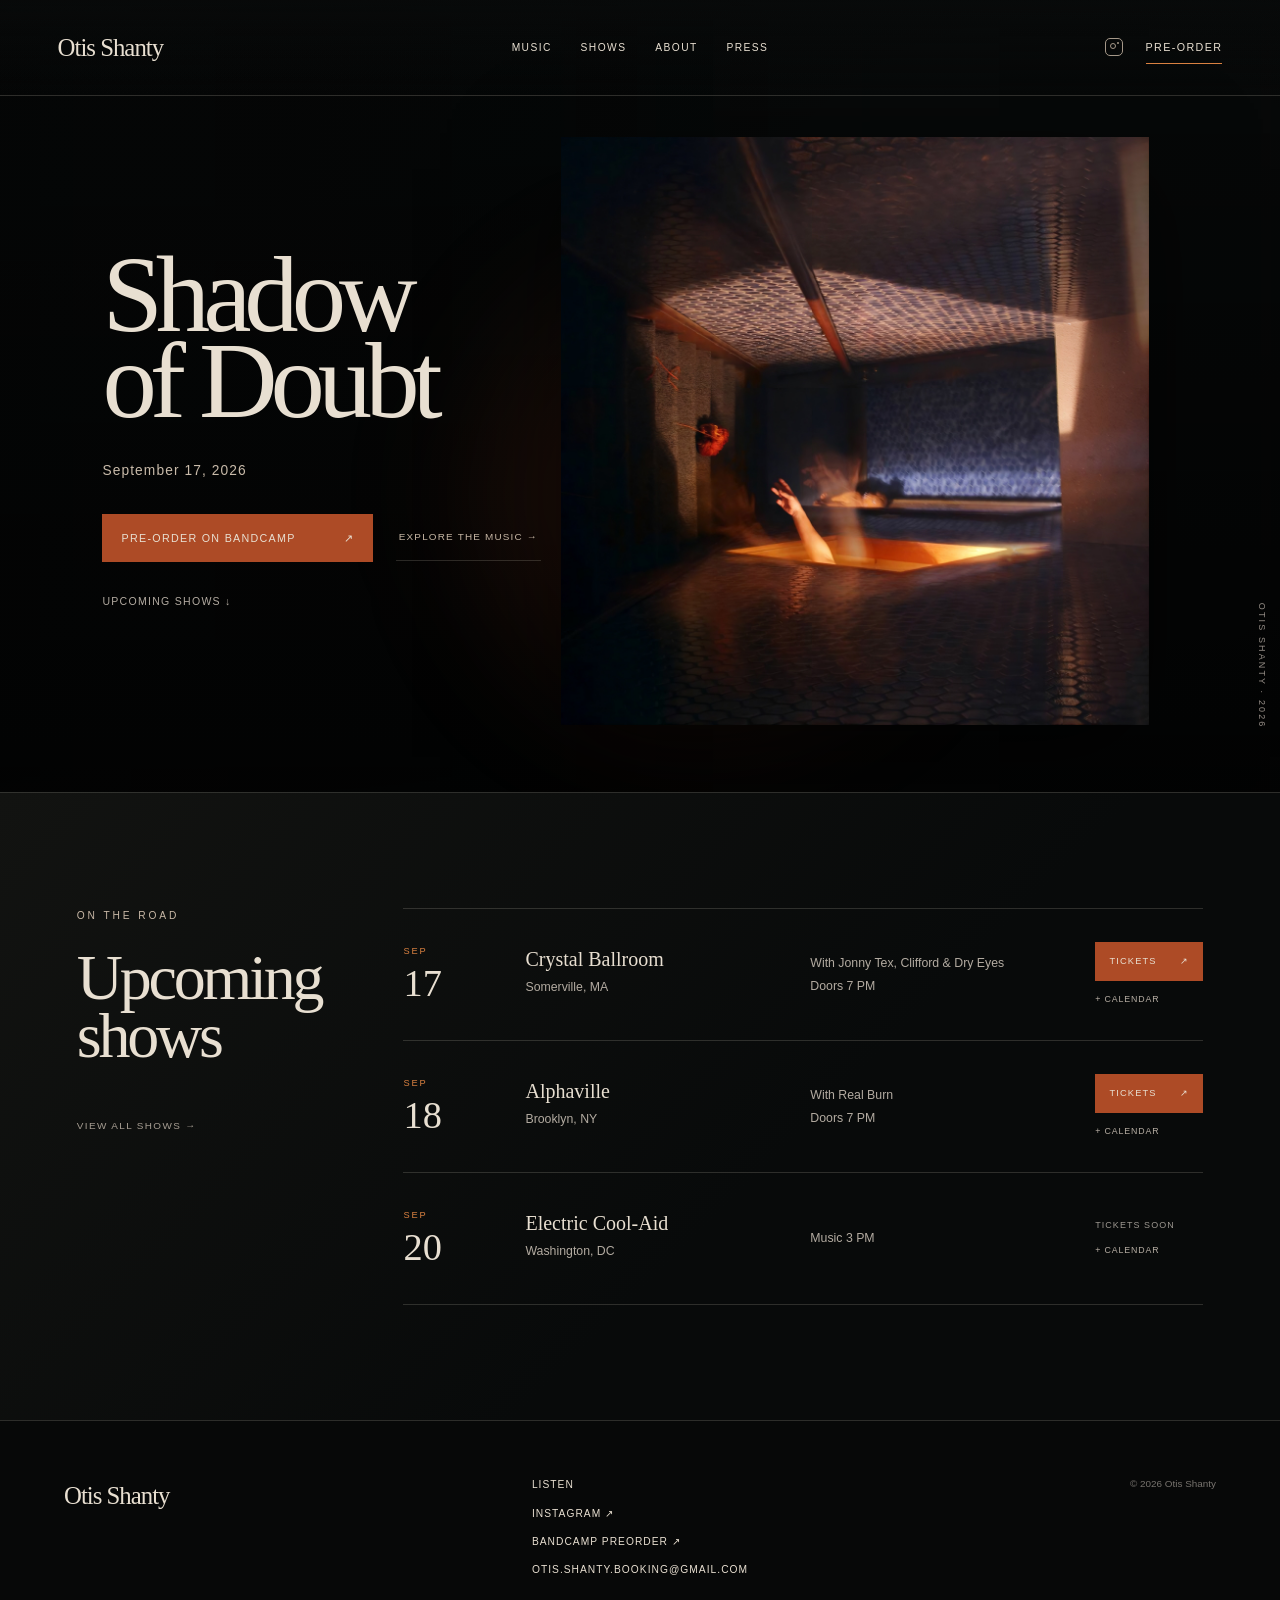
==== commit 8f987eea: "Fix asset paths for custom domain" ====
--- a/index.html
+++ b/index.html
@@ -1,2 +1,2 @@
-<!DOCTYPE html><html lang="en"><head><meta charSet="utf-8"/><meta name="viewport" content="width=device-width, initial-scale=1"/><link rel="stylesheet" href="/otis-shanty-pages/_next/static/css/index.DR4LeofQ.css" data-rsc-css-href="/otis-shanty-pages/_next/static/css/index.DR4LeofQ.css" data-precedence="vite-rsc/importer-resources"/><link rel="modulepreload" fetchPriority="low" href="/otis-shanty-pages/_next/static/chunks/index-cni4D26_.js"/><script src="/otis-shanty-pages/_next/static/chunks/rolldown-runtime-C60lm6uB.js" type="module" async=""></script><script src="/otis-shanty-pages/_next/static/chunks/framework-BgSIrAUN.js" type="module" async=""></script><link rel="modulepreload" href="/otis-shanty-pages/_next/static/chunks/layout-segment-context-Bv2goqE6.js" crossorigin=""/><link rel="modulepreload" href="/otis-shanty-pages/_next/static/chunks/SiteChrome-Cmtlme1c.js" crossorigin=""/><link rel="modulepreload" href="/otis-shanty-pages/_next/static/chunks/image-Dmigh-HE.js" crossorigin=""/><title>Otis Shanty — Shadow of Doubt</title><meta name="description" content="Shadow of Doubt, the new album from Otis Shanty. Out September 17, 2026."/><meta property="og:title" content="Otis Shanty — Shadow of Doubt"/><meta property="og:description" content="The new album. Out September 17, 2026."/><meta property="og:image" content="https://oldwhaffle.github.io/otis-shanty-pages/otis-shanty-pages/og.png"/><meta name="twitter:card" content="summary_large_image"/><meta name="twitter:title" content="Otis Shanty — Shadow of Doubt"/><meta name="twitter:description" content="The new album. Out September 17, 2026."/><meta name="twitter:image" content="https://oldwhaffle.github.io/otis-shanty-pages/otis-shanty-pages/og.png"/><script>Object.assign(((self[Symbol.for("vinext.navigationRuntime")]??={bootstrap:{routeManifest:null},functions:{}}).bootstrap.rsc??={rsc:[]}),{params:{},nav:{"pathname":"/","searchParams":[]}})</script><link rel="modulepreload" href="/otis-shanty-pages/_next/static/chunks/index-cni4D26_.js" />
-</head><body><a class="skip-link" href="#main-content">Skip to content</a><main id="main-content"><header class="site-header "><a class="wordmark" href="/otis-shanty-pages/">Otis Shanty</a><nav aria-label="Primary navigation"><a href="/otis-shanty-pages/music">Music</a><a href="/otis-shanty-pages/shows">Shows</a><a href="/otis-shanty-pages/about">About</a><a href="/otis-shanty-pages/press">Press</a></nav><div class="header-actions"><a class="instagram-icon" href="https://www.instagram.com/otis.shanty/?hl=en" target="_blank" rel="noreferrer" aria-label="Otis Shanty on Instagram" title="Instagram"><span></span></a><a class="preorder-small" href="https://otisshanty.bandcamp.com/album/shadow-of-doubt">Pre-order</a></div><button class="menu-button" type="button" aria-label="Open menu" aria-expanded="false" aria-controls="mobile-navigation"><span></span><span></span></button><div id="mobile-navigation" aria-hidden="true" class="mobile-menu "><a href="/otis-shanty-pages/music">Music</a><a href="/otis-shanty-pages/shows">Shows</a><a href="/otis-shanty-pages/about">About</a><a href="/otis-shanty-pages/press">Press</a><a class="mobile-preorder" href="https://otisshanty.bandcamp.com/album/shadow-of-doubt">Pre-order on Bandcamp ↗</a></div></header><section class="hero"><div class="hero-glow" aria-hidden="true"></div><div class="hero-copy"><h1>Shadow<br/>of Doubt</h1><p class="date">September 17, 2026</p><div class="hero-actions"><a class="preorder" href="https://otisshanty.bandcamp.com/album/shadow-of-doubt">Pre-order on Bandcamp <span>↗</span></a><a class="listen-secondary" href="/otis-shanty-pages/music">Explore the music →</a></div><a class="shows-link" href="#shows">Upcoming shows ↓</a></div><figure class="cover"><img src="/otis-shanty-pages/shadow-of-doubt.jpeg" alt="Shadow of Doubt album artwork" loading="eager" fetchPriority="high" decoding="async" data-nimg="fill" style="position:absolute;inset:0;width:100%;height:100%;object-fit:cover"/></figure><p class="catalog">OTIS SHANTY · 2026</p></section><section id="shows" class="home-shows section-pad"><div class="section-heading"><p class="eyebrow">On the road</p><h2>Upcoming<br/>shows</h2><a href="/otis-shanty-pages/shows">View all shows →</a></div><div class="shows-list "><article class="show-row"><time dateTime="2026-09-17"><span>Sep</span>17</time><div class="show-venue"><h3>Crystal Ballroom</h3><p>Somerville, MA</p></div><div class="show-detail"><p>With Jonny Tex, Clifford &amp; Dry Eyes</p><p>Doors 7 PM</p></div><div class="show-actions"><a class="ticket-link" href="https://www.ticketmaster.com/otis-shanty-somerville-massachusetts-09-17-2026/event/01006504EF1653F0" target="_blank" rel="noreferrer" aria-label="Buy tickets for Otis Shanty at Crystal Ballroom">Tickets <span aria-hidden="true">↗</span></a><a class="calendar-link" href="/otis-shanty-pages/calendar/crystal-ballroom.ics" download="">+ Calendar</a></div></article><article class="show-row"><time dateTime="2026-09-18"><span>Sep</span>18</time><div class="show-venue"><h3>Alphaville</h3><p>Brooklyn, NY</p></div><div class="show-detail"><p>With Real Burn</p><p>Doors 7 PM</p></div><div class="show-actions"><a class="ticket-link" href="https://dice.fm/event/v3xo67-otis-shanty-real-burn-18th-sep-alphaville-new-york-tickets?lng=en-US" target="_blank" rel="noreferrer" aria-label="Buy tickets for Otis Shanty at Alphaville">Tickets <span aria-hidden="true">↗</span></a><a class="calendar-link" href="/otis-shanty-pages/calendar/alphaville.ics" download="">+ Calendar</a></div></article><article class="show-row"><time dateTime="2026-09-20"><span>Sep</span>20</time><div class="show-venue"><h3>Electric Cool-Aid</h3><p>Washington, DC</p></div><div class="show-detail"><p></p><p>Music 3 PM</p></div><div class="show-actions"><span class="ticket-soon">Tickets soon</span><a class="calendar-link" href="/otis-shanty-pages/calendar/electric-cool-aid.ics" download="">+ Calendar</a></div></article></div></section></main><footer><a class="footer-wordmark" href="/otis-shanty-pages/">Otis Shanty</a><div class="footer-links"><a href="/otis-shanty-pages/music">Listen</a><a href="https://www.instagram.com/otis.shanty/?hl=en" target="_blank" rel="noreferrer">Instagram ↗</a><a href="https://otisshanty.bandcamp.com/album/shadow-of-doubt">Bandcamp preorder ↗</a><a href="mailto:otis.shanty.booking@gmail.com">otis.shanty.booking@gmail.com</a></div><p>© 2026 Otis Shanty</p></footer><script type="application/ld+json">{"@context":"https://schema.org","@type":"MusicGroup","name":"Otis Shanty","genre":"Indie rock","url":"https://oldwhaffle.github.io/otis-shanty-pages","image":"https://oldwhaffle.github.io/otis-shanty-pages/otis-shanty-pages/otis-shanty-red.jpg","sameAs":["https://www.instagram.com/otis.shanty/?hl=en","https://otisshanty.bandcamp.com/album/shadow-of-doubt"],"album":[{"@type":"MusicAlbum","name":"Shadow of Doubt","datePublished":"2026-09-17"},{"@type":"MusicAlbum","name":"Up on the Hill","datePublished":"2024"},{"@type":"MusicAlbum","name":"Early Birds","datePublished":"2023"}]}</script><script type="module" src="/otis-shanty-pages/_next/static/chunks/index-cni4D26_.js" id="_R_" async=""></script><script>((self[Symbol.for("vinext.navigationRuntime")]??={bootstrap:{routeManifest:null},functions:{}}).bootstrap.rsc??={rsc:[]}).rsc.push("2:I[\"48913baa60ea\",[],\"Children\",1]\n")</script><script>((self[Symbol.for("vinext.navigationRuntime")]??={bootstrap:{routeManifest:null},functions:{}}).bootstrap.rsc??={rsc:[]}).rsc.push("3:I[\"0b63d72dce85\",[],\"GlobalErrorBoundary\",1]\n")</script><script>((self[Symbol.for("vinext.navigationRuntime")]??={bootstrap:{routeManifest:null},functions:{}}).bootstrap.rsc??={rsc:[]}).rsc.push("4:I[\"2e7a74b14406\",[],\"default\",1]\n")</script><script>((self[Symbol.for("vinext.navigationRuntime")]??={bootstrap:{routeManifest:null},functions:{}}).bootstrap.rsc??={rsc:[]}).rsc.push("5:I[\"0b63d72dce85\",[],\"ErrorBoundary\",1]\n")</script><script>((self[Symbol.for("vinext.navigationRuntime")]??={bootstrap:{routeManifest:null},functions:{}}).bootstrap.rsc??={rsc:[]}).rsc.push("6:I[\"11960209a8f5\",[],\"LayoutSegmentProvider\",1]\n")</script><script>((self[Symbol.for("vinext.navigationRuntime")]??={bootstrap:{routeManifest:null},functions:{}}).bootstrap.rsc??={rsc:[]}).rsc.push("7:I[\"48913baa60ea\",[],\"Slot\",1]\n")</script><script>((self[Symbol.for("vinext.navigationRuntime")]??={bootstrap:{routeManifest:null},functions:{}}).bootstrap.rsc??={rsc:[]}).rsc.push("8:I[\"787b601c93ac\",[],\"AppRouterScrollTarget\",1]\n")</script><script>((self[Symbol.for("vinext.navigationRuntime")]??={bootstrap:{routeManifest:null},functions:{}}).bootstrap.rsc??={rsc:[]}).rsc.push("9:I[\"0b63d72dce85\",[],\"RedirectBoundary\",1]\n")</script><script>((self[Symbol.for("vinext.navigationRuntime")]??={bootstrap:{routeManifest:null},functions:{}}).bootstrap.rsc??={rsc:[]}).rsc.push(":HL[\"/otis-shanty-pages/_next/static/css/index.DR4LeofQ.css\",\"style\"     ]\n")</script><script>((self[Symbol.for("vinext.navigationRuntime")]??={bootstrap:{routeManifest:null},functions:{}}).bootstrap.rsc??={rsc:[]}).rsc.push("0:{\"__route\":\"route:/\",\"__interceptionContext\":null,\"__layoutIds\":[\"layout:/\"],\"__rootLayout\":\"/\",\"__sourcePage\":\"/page\",\"page:/\":\"$L1\",\"layout:/\":[[[[\"$\",\"link\",\"css:/otis-shanty-pages/_next/static/css/index.DR4LeofQ.css\",{\"rel\":\"stylesheet\",\"precedence\":\"vite-rsc/importer-resources\",\"href\":\"/otis-shanty-pages/_next/static/css/index.DR4LeofQ.css\",\"data-rsc-css-href\":\"/otis-shanty-pages/_next/static/css/index.DR4LeofQ.css\"}],\"$undefined\"],[\"$\",\"html\",null,{\"lang\":\"en\",\"children\":[\"$\",\"body\",null,{\"children\":[[\"$\",\"$L2\",null,{}],[\"$\",\"script\",null,{\"type\":\"application/ld+json\",\"dangerouslySetInnerHTML\":{\"__html\":\"{\\\"@context\\\":\\\"https://schema.org\\\",\\\"@type\\\":\\\"MusicGroup\\\",\\\"name\\\":\\\"Otis Shanty\\\",\\\"genre\\\":\\\"Indie rock\\\",\\\"url\\\":\\\"https://oldwhaffle.github.io/otis-shanty-pages\\\",\\\"image\\\":\\\"https://oldwhaffle.github.io/otis-shanty-pages/otis-shanty-pages/otis-shanty-red.jpg\\\",\\\"sameAs\\\":[\\\"https://www.instagram.com/otis.shanty/?hl=en\\\",\\\"https://otisshanty.bandcamp.com/album/shadow-of-doubt\\\"],\\\"album\\\":[{\\\"@type\\\":\\\"MusicAlbum\\\",\\\"name\\\":\\\"Shadow of Doubt\\\",\\\"datePublished\\\":\\\"2026-09-17\\\"},{\\\"@type\\\":\\\"MusicAlbum\\\",\\\"name\\\":\\\"Up on the Hill\\\",\\\"datePublished\\\":\\\"2024\\\"},{\\\"@type\\\":\\\"MusicAlbum\\\",\\\"name\\\":\\\"Early Birds\\\",\\\"datePublished\\\":\\\"2023\\\"}]}\"}}]]}]}]],null],\"route:/\":[[[\"$\",\"meta\",null,{\"charSet\":\"utf-8\"}],[[\"$\",\"title\",\"0\",{\"children\":\"Otis Shanty — Shadow of Doubt\"}],[\"$\",\"meta\",\"1\",{\"name\":\"description\",\"content\":\"Shadow of Doubt, the new album from Otis Shanty. Out September 17, 2026.\"}],[\"$\",\"meta\",\"2\",{\"property\":\"og:title\",\"content\":\"Otis Shanty — Shadow of Doubt\"}],[\"$\",\"meta\",\"3\",{\"property\":\"og:description\",\"content\":\"The new album. Out September 17, 2026.\"}],[\"$\",\"meta\",\"4\",{\"property\":\"og:image\",\"content\":\"https://oldwhaffle.github.io/otis-shanty-pages/otis-shanty-pages/og.png\"}],[\"$\",\"meta\",\"5\",{\"name\":\"twitter:card\",\"content\":\"summary_large_image\"}],[\"$\",\"meta\",\"6\",{\"name\":\"twitter:title\",\"content\":\"Otis Shanty — Shadow of Doubt\"}],[\"$\",\"meta\",\"7\",{\"name\":\"twitter:description\",\"content\":\"The new album. Out September 17, 2026.\"}],[\"$\",\"meta\",\"8\",{\"name\":\"twitter:image\",\"content\":\"https://oldwhaffle.github.io/otis-shanty-pages/otis-shanty-pages/og.png\"}]],[[\"$\",\"meta\",\"0\",{\"name\":\"viewport\",\"content\":\"width=device-width, initial-scale=1\"}]]],[\"$\",\"$L3\",null,{\"fallback\":\"$4\",\"children\":[\"$\",\"$L5\",null,{\"fallback\":\"$4\",\"children\":[\"$\",\"$L6\",null,{\"providerId\":\"layout:/\",\"segmentMap\":{\"children\":[]},\"children\":[\"$\",\"$L7\",null,{\"id\":\"layout:/\",\"parallelSlots\":\"$undefined\",\"children\":[\"$\",\"$L8\",null,{\"children\":[\"$\",\"$L9\",null,{\"children\":[[\"$\",\"$L6\",null,{\"providerId\":\"page:/\",\"segmentMap\":{\"children\":[\"__PAGE__\"]},\"children\":[\"$\",\"$L7\",null,{\"id\":\"page:/\"}]}],null]}]}]}]}]}]}],null,null],\"__layoutFlags\":{\"layout:/\":\"s\"},\"__artifactCompatibility\":{\"schemaVersion\":1,\"graphVersion\":\"app-route-graph:1177fd80f83fa7b0\",\"deploymentVersion\":\"6ab470e7-930e-4899-9899-7eb606e21dcf\",\"appElementsSchemaVersion\":1,\"rscPayloadSchemaVersion\":1,\"rootBoundaryId\":\"/\",\"renderEpoch\":null},\"__renderObservation\":{\"schemaVersion\":1,\"output\":{\"kind\":\"app-rsc\",\"mountedSlotsFingerprint\":null,\"renderEpoch\":null,\"rootBoundaryId\":\"/\",\"routeId\":\"route:/\"},\"completeness\":\"partial\",\"boundaryOutcome\":{\"kind\":\"unknown\"},\"requestApis\":[{\"kind\":\"connection\",\"status\":\"unknown\"},{\"kind\":\"cookies\",\"status\":\"unknown\"},{\"kind\":\"draftMode\",\"status\":\"unknown\"},{\"kind\":\"headers\",\"status\":\"unknown\"},{\"kind\":\"params\",\"status\":\"unknown\"},{\"kind\":\"searchParams\",\"status\":\"unknown\"}],\"dynamicFetches\":[],\"cacheTags\":[\"/\",\"_N_T_/\",\"_N_T_/index\",\"_N_T_/layout\",\"_N_T_/page\"],\"pathTags\":[\"/\"],\"cacheability\":\"unknown\",\"downgrade\":{\"target\":\"freshRender\",\"reasons\":[{\"code\":\"CP_DOWNGRADE_CACHEABILITY_UNKNOWN\",\"target\":\"freshRender\"},{\"code\":\"CP_DOWNGRADE_INCOMPLETE_OBSERVATION\",\"completeness\":\"partial\",\"target\":\"freshRender\"},{\"code\":\"CP_DOWNGRADE_UNKNOWN_REQUEST_API\",\"requestApi\":\"connection\",\"target\":\"freshRender\"},{\"code\":\"CP_DOWNGRADE_UNKNOWN_REQUEST_API\",\"requestApi\":\"cookies\",\"target\":\"freshRender\"},{\"code\":\"CP_DOWNGRADE_UNKNOWN_REQUEST_API\",\"requestApi\":\"draftMode\",\"target\":\"freshRender\"},{\"code\":\"CP_DOWNGRADE_UNKNOWN_REQUEST_API\",\"requestApi\":\"headers\",\"target\":\"freshRender\"},{\"code\":\"CP_DOWNGRADE_UNKNOWN_REQUEST_API\",\"requestApi\":\"params\",\"target\":\"freshRender\"},{\"code\":\"CP_DOWNGRADE_UNKNOWN_REQUEST_API\",\"requestApi\":\"searchParams\",\"target\":\"freshRender\"}],\"fallback\":{\"kind\":\"breakerFallback\",\"code\":\"CP_PRIVATE_DYNAMIC_DOWNGRADE\",\"mode\":\"renderFresh\",\"scope\":\"affectedOutput\",\"fields\":{\"reasonCodes\":[\"CP_DOWNGRADE_CACHEABILITY_UNKNOWN\",\"CP_DOWNGRADE_INCOMPLETE_OBSERVATION\",\"CP_DOWNGRADE_UNKNOWN_REQUEST_API\",\"CP_DOWNGRADE_UNKNOWN_REQUEST_API\",\"CP_DOWNGRADE_UNKNOWN_REQUEST_API\",\"CP_DOWNGRADE_UNKNOWN_REQUEST_API\",\"CP_DOWNGRADE_UNKNOWN_REQUEST_API\",\"CP_DOWNGRADE_UNKNOWN_REQUEST_API\"],\"target\":\"freshRender\"}},\"isPublicCacheCandidate\":false}}}\n")</script><script>((self[Symbol.for("vinext.navigationRuntime")]??={bootstrap:{routeManifest:null},functions:{}}).bootstrap.rsc??={rsc:[]}).rsc.push("a:I[\"04dff15fd24a\",[],\"Header\",1]\n")</script><script>((self[Symbol.for("vinext.navigationRuntime")]??={bootstrap:{routeManifest:null},functions:{}}).bootstrap.rsc??={rsc:[]}).rsc.push("b:I[\"04dff15fd24a\",[],\"PREORDER\",1]\n")</script><script>((self[Symbol.for("vinext.navigationRuntime")]??={bootstrap:{routeManifest:null},functions:{}}).bootstrap.rsc??={rsc:[]}).rsc.push("c:I[\"9fb86276be8f\",[],\"default\",1]\n")</script><script>((self[Symbol.for("vinext.navigationRuntime")]??={bootstrap:{routeManifest:null},functions:{}}).bootstrap.rsc??={rsc:[]}).rsc.push("d:I[\"04dff15fd24a\",[],\"Footer\",1]\n")</script><script>((self[Symbol.for("vinext.navigationRuntime")]??={bootstrap:{routeManifest:null},functions:{}}).bootstrap.rsc??={rsc:[]}).rsc.push("1:[[\"$\",\"a\",null,{\"className\":\"skip-link\",\"href\":\"#main-content\",\"children\":\"Skip to content\"}],[\"$\",\"main\",null,{\"id\":\"main-content\",\"children\":[[\"$\",\"$La\",null,{}],[\"$\",\"section\",null,{\"className\":\"hero\",\"children\":[[\"$\",\"div\",null,{\"className\":\"hero-glow\",\"aria-hidden\":\"true\"}],[\"$\",\"div\",null,{\"className\":\"hero-copy\",\"children\":[[\"$\",\"h1\",null,{\"children\":[\"Shadow\",[\"$\",\"br\",null,{}],\"of Doubt\"]}],[\"$\",\"p\",null,{\"className\":\"date\",\"children\":\"September 17, 2026\"}],[\"$\",\"div\",null,{\"className\":\"hero-actions\",\"children\":[[\"$\",\"a\",null,{\"className\":\"preorder\",\"href\":\"$b\",\"children\":[\"Pre-order on Bandcamp \",[\"$\",\"span\",null,{\"children\":\"↗\"}]]}],[\"$\",\"a\",null,{\"className\":\"listen-secondary\",\"href\":\"/otis-shanty-pages/music\",\"children\":\"Explore the music →\"}]]}],[\"$\",\"a\",null,{\"className\":\"shows-link\",\"href\":\"#shows\",\"children\":\"Upcoming shows ↓\"}]]}],[\"$\",\"figure\",null,{\"className\":\"cover\",\"children\":[\"$\",\"$Lc\",null,{\"src\":\"/otis-shanty-pages/shadow-of-doubt.jpeg\",\"alt\":\"Shadow of Doubt album artwork\",\"fill\":true,\"priority\":true,\"sizes\":\"(max-width:800px) 88vw, 50vw\"}]}],[\"$\",\"p\",null,{\"className\":\"catalog\",\"children\":\"OTIS SHANTY · 2026\"}]]}],[\"$\",\"section\",null,{\"id\":\"shows\",\"className\":\"home-shows section-pad\",\"children\":[[\"$\",\"div\",null,{\"className\":\"section-heading\",\"children\":[[\"$\",\"p\",null,{\"className\":\"eyebrow\",\"children\":\"On the road\"}],[\"$\",\"h2\",null,{\"children\":[\"Upcoming\",[\"$\",\"br\",null,{}],\"shows\"]}],[\"$\",\"a\",null,{\"href\":\"/otis-shanty-pages/shows\",\"children\":\"View all shows →\"}]]}],[\"$\",\"div\",null,{\"className\":\"shows-list \",\"children\":[[\"$\",\"article\",\"2026-09-17\",{\"className\":\"show-row\",\"children\":[[\"$\",\"time\",null,{\"dateTime\":\"2026-09-17\",\"children\":[[\"$\",\"span\",null,{\"children\":\"Sep\"}],\"17\"]}],[\"$\",\"div\",null,{\"className\":\"show-venue\",\"children\":[[\"$\",\"h3\",null,{\"children\":\"Crystal Ballroom\"}],[\"$\",\"p\",null,{\"children\":\"Somerville, MA\"}]]}],[\"$\",\"div\",null,{\"className\":\"show-detail\",\"children\":[[\"$\",\"p\",null,{\"children\":\"With Jonny Tex, Clifford \u0026 Dry Eyes\"}],[\"$\",\"p\",null,{\"children\":\"Doors 7 PM\"}]]}],[\"$\",\"div\",null,{\"className\":\"show-actions\",\"children\":[[\"$\",\"a\",null,{\"className\":\"ticket-link\",\"href\":\"https://www.ticketmaster.com/otis-shanty-somerville-massachusetts-09-17-2026/event/01006504EF1653F0\",\"target\":\"_blank\",\"rel\":\"noreferrer\",\"aria-label\":\"Buy tickets for Otis Shanty at Crystal Ballroom\",\"children\":[\"Tickets \",[\"$\",\"span\",null,{\"aria-hidden\":true,\"children\":\"↗\"}]]}],[\"$\",\"a\",null,{\"className\":\"calendar-link\",\"href\":\"/otis-shanty-pages/calendar/crystal-ballroom.ics\",\"download\":true,\"children\":\"+ Calendar\"}]]}]]}],[\"$\",\"article\",\"2026-09-18\",{\"className\":\"show-row\",\"children\":[[\"$\",\"time\",null,{\"dateTime\":\"2026-09-18\",\"children\":[[\"$\",\"span\",null,{\"children\":\"Sep\"}],\"18\"]}],[\"$\",\"div\",null,{\"className\":\"show-venue\",\"children\":[[\"$\",\"h3\",null,{\"children\":\"Alphaville\"}],[\"$\",\"p\",null,{\"children\":\"Brooklyn, NY\"}]]}],[\"$\",\"div\",null,{\"className\":\"show-detail\",\"children\":[[\"$\",\"p\",null,{\"children\":\"With Real Burn\"}],[\"$\",\"p\",null,{\"children\":\"Doors 7 PM\"}]]}],[\"$\",\"div\",null,{\"className\":\"show-actions\",\"children\":[[\"$\",\"a\",null,{\"className\":\"ticket-link\",\"href\":\"https://dice.fm/event/v3xo67-otis-shanty-real-burn-18th-sep-alphaville-new-york-tickets?lng=en-US\",\"target\":\"_blank\",\"rel\":\"noreferrer\",\"aria-label\":\"Buy tickets for Otis Shanty at Alphaville\",\"children\":[\"Tickets \",[\"$\",\"span\",null,{\"aria-hidden\":true,\"children\":\"↗\"}]]}],[\"$\",\"a\",null,{\"className\":\"calendar-link\",\"href\":\"/otis-shanty-pages/calendar/alphaville.ics\",\"download\":true,\"children\":\"+ Calendar\"}]]}]]}],[\"$\",\"article\",\"2026-09-20\",{\"className\":\"show-row\",\"children\":[[\"$\",\"time\",null,{\"dateTime\":\"2026-09-20\",\"children\":[[\"$\",\"span\",null,{\"children\":\"Sep\"}],\"20\"]}],[\"$\",\"div\",null,{\"className\":\"show-venue\",\"children\":[[\"$\",\"h3\",null,{\"children\":\"Electric Cool-Aid\"}],[\"$\",\"p\",null,{\"children\":\"Washington, DC\"}]]}],[\"$\",\"div\",null,{\"className\":\"show-detail\",\"children\":[[\"$\",\"p\",null,{\"children\":\"\"}],[\"$\",\"p\",null,{\"children\":\"Music 3 PM\"}]]}],[\"$\",\"div\",null,{\"className\":\"show-actions\",\"children\":[[\"$\",\"span\",null,{\"className\":\"ticket-soon\",\"children\":\"Tickets soon\"}],[\"$\",\"a\",null,{\"className\":\"calendar-link\",\"href\":\"/otis-shanty-pages/calendar/electric-cool-aid.ics\",\"download\":true,\"children\":\"+ Calendar\"}]]}]]}]]}]]}]]}],[\"$\",\"$Ld\",null,{}]]\n")</script><script>Object.assign(((self[Symbol.for("vinext.navigationRuntime")]??={bootstrap:{routeManifest:null},functions:{}}).bootstrap.rsc??={rsc:[]}),{"initialCacheKind":"static"});((self[Symbol.for("vinext.navigationRuntime")]??={bootstrap:{routeManifest:null},functions:{}}).bootstrap.rsc??={rsc:[]}).done=true</script></body></html>+<!DOCTYPE html><html lang="en"><head><meta charSet="utf-8"/><meta name="viewport" content="width=device-width, initial-scale=1"/><link rel="stylesheet" href="/_next/static/css/index.DR4LeofQ.css" data-rsc-css-href="/_next/static/css/index.DR4LeofQ.css" data-precedence="vite-rsc/importer-resources"/><link rel="modulepreload" fetchPriority="low" href="/_next/static/chunks/index-cni4D26_.js"/><script src="/_next/static/chunks/rolldown-runtime-C60lm6uB.js" type="module" async=""></script><script src="/_next/static/chunks/framework-BgSIrAUN.js" type="module" async=""></script><link rel="modulepreload" href="/_next/static/chunks/layout-segment-context-Bv2goqE6.js" crossorigin=""/><link rel="modulepreload" href="/_next/static/chunks/SiteChrome-Cmtlme1c.js" crossorigin=""/><link rel="modulepreload" href="/_next/static/chunks/image-Dmigh-HE.js" crossorigin=""/><title>Otis Shanty — Shadow of Doubt</title><meta name="description" content="Shadow of Doubt, the new album from Otis Shanty. Out September 17, 2026."/><meta property="og:title" content="Otis Shanty — Shadow of Doubt"/><meta property="og:description" content="The new album. Out September 17, 2026."/><meta property="og:image" content="https://www.otisshanty.com/og.png"/><meta name="twitter:card" content="summary_large_image"/><meta name="twitter:title" content="Otis Shanty — Shadow of Doubt"/><meta name="twitter:description" content="The new album. Out September 17, 2026."/><meta name="twitter:image" content="https://www.otisshanty.com/og.png"/><script>Object.assign(((self[Symbol.for("vinext.navigationRuntime")]??={bootstrap:{routeManifest:null},functions:{}}).bootstrap.rsc??={rsc:[]}),{params:{},nav:{"pathname":"/","searchParams":[]}})</script><link rel="modulepreload" href="/_next/static/chunks/index-cni4D26_.js" />
+</head><body><a class="skip-link" href="#main-content">Skip to content</a><main id="main-content"><header class="site-header "><a class="wordmark" href="/">Otis Shanty</a><nav aria-label="Primary navigation"><a href="/music">Music</a><a href="/shows">Shows</a><a href="/about">About</a><a href="/press">Press</a></nav><div class="header-actions"><a class="instagram-icon" href="https://www.instagram.com/otis.shanty/?hl=en" target="_blank" rel="noreferrer" aria-label="Otis Shanty on Instagram" title="Instagram"><span></span></a><a class="preorder-small" href="https://otisshanty.bandcamp.com/album/shadow-of-doubt">Pre-order</a></div><button class="menu-button" type="button" aria-label="Open menu" aria-expanded="false" aria-controls="mobile-navigation"><span></span><span></span></button><div id="mobile-navigation" aria-hidden="true" class="mobile-menu "><a href="/music">Music</a><a href="/shows">Shows</a><a href="/about">About</a><a href="/press">Press</a><a class="mobile-preorder" href="https://otisshanty.bandcamp.com/album/shadow-of-doubt">Pre-order on Bandcamp ↗</a></div></header><section class="hero"><div class="hero-glow" aria-hidden="true"></div><div class="hero-copy"><h1>Shadow<br/>of Doubt</h1><p class="date">September 17, 2026</p><div class="hero-actions"><a class="preorder" href="https://otisshanty.bandcamp.com/album/shadow-of-doubt">Pre-order on Bandcamp <span>↗</span></a><a class="listen-secondary" href="/music">Explore the music →</a></div><a class="shows-link" href="#shows">Upcoming shows ↓</a></div><figure class="cover"><img src="/shadow-of-doubt.jpeg" alt="Shadow of Doubt album artwork" loading="eager" fetchPriority="high" decoding="async" data-nimg="fill" style="position:absolute;inset:0;width:100%;height:100%;object-fit:cover"/></figure><p class="catalog">OTIS SHANTY · 2026</p></section><section id="shows" class="home-shows section-pad"><div class="section-heading"><p class="eyebrow">On the road</p><h2>Upcoming<br/>shows</h2><a href="/shows">View all shows →</a></div><div class="shows-list "><article class="show-row"><time dateTime="2026-09-17"><span>Sep</span>17</time><div class="show-venue"><h3>Crystal Ballroom</h3><p>Somerville, MA</p></div><div class="show-detail"><p>With Jonny Tex, Clifford &amp; Dry Eyes</p><p>Doors 7 PM</p></div><div class="show-actions"><a class="ticket-link" href="https://www.ticketmaster.com/otis-shanty-somerville-massachusetts-09-17-2026/event/01006504EF1653F0" target="_blank" rel="noreferrer" aria-label="Buy tickets for Otis Shanty at Crystal Ballroom">Tickets <span aria-hidden="true">↗</span></a><a class="calendar-link" href="/calendar/crystal-ballroom.ics" download="">+ Calendar</a></div></article><article class="show-row"><time dateTime="2026-09-18"><span>Sep</span>18</time><div class="show-venue"><h3>Alphaville</h3><p>Brooklyn, NY</p></div><div class="show-detail"><p>With Real Burn</p><p>Doors 7 PM</p></div><div class="show-actions"><a class="ticket-link" href="https://dice.fm/event/v3xo67-otis-shanty-real-burn-18th-sep-alphaville-new-york-tickets?lng=en-US" target="_blank" rel="noreferrer" aria-label="Buy tickets for Otis Shanty at Alphaville">Tickets <span aria-hidden="true">↗</span></a><a class="calendar-link" href="/calendar/alphaville.ics" download="">+ Calendar</a></div></article><article class="show-row"><time dateTime="2026-09-20"><span>Sep</span>20</time><div class="show-venue"><h3>Electric Cool-Aid</h3><p>Washington, DC</p></div><div class="show-detail"><p></p><p>Music 3 PM</p></div><div class="show-actions"><span class="ticket-soon">Tickets soon</span><a class="calendar-link" href="/calendar/electric-cool-aid.ics" download="">+ Calendar</a></div></article></div></section></main><footer><a class="footer-wordmark" href="/">Otis Shanty</a><div class="footer-links"><a href="/music">Listen</a><a href="https://www.instagram.com/otis.shanty/?hl=en" target="_blank" rel="noreferrer">Instagram ↗</a><a href="https://otisshanty.bandcamp.com/album/shadow-of-doubt">Bandcamp preorder ↗</a><a href="mailto:otis.shanty.booking@gmail.com">otis.shanty.booking@gmail.com</a></div><p>© 2026 Otis Shanty</p></footer><script type="application/ld+json">{"@context":"https://schema.org","@type":"MusicGroup","name":"Otis Shanty","genre":"Indie rock","url":"https://www.otisshanty.com","image":"https://www.otisshanty.com/otis-shanty-red.jpg","sameAs":["https://www.instagram.com/otis.shanty/?hl=en","https://otisshanty.bandcamp.com/album/shadow-of-doubt"],"album":[{"@type":"MusicAlbum","name":"Shadow of Doubt","datePublished":"2026-09-17"},{"@type":"MusicAlbum","name":"Up on the Hill","datePublished":"2024"},{"@type":"MusicAlbum","name":"Early Birds","datePublished":"2023"}]}</script><script type="module" src="/_next/static/chunks/index-cni4D26_.js" id="_R_" async=""></script><script>((self[Symbol.for("vinext.navigationRuntime")]??={bootstrap:{routeManifest:null},functions:{}}).bootstrap.rsc??={rsc:[]}).rsc.push("2:I[\"48913baa60ea\",[],\"Children\",1]\n")</script><script>((self[Symbol.for("vinext.navigationRuntime")]??={bootstrap:{routeManifest:null},functions:{}}).bootstrap.rsc??={rsc:[]}).rsc.push("3:I[\"0b63d72dce85\",[],\"GlobalErrorBoundary\",1]\n")</script><script>((self[Symbol.for("vinext.navigationRuntime")]??={bootstrap:{routeManifest:null},functions:{}}).bootstrap.rsc??={rsc:[]}).rsc.push("4:I[\"2e7a74b14406\",[],\"default\",1]\n")</script><script>((self[Symbol.for("vinext.navigationRuntime")]??={bootstrap:{routeManifest:null},functions:{}}).bootstrap.rsc??={rsc:[]}).rsc.push("5:I[\"0b63d72dce85\",[],\"ErrorBoundary\",1]\n")</script><script>((self[Symbol.for("vinext.navigationRuntime")]??={bootstrap:{routeManifest:null},functions:{}}).bootstrap.rsc??={rsc:[]}).rsc.push("6:I[\"11960209a8f5\",[],\"LayoutSegmentProvider\",1]\n")</script><script>((self[Symbol.for("vinext.navigationRuntime")]??={bootstrap:{routeManifest:null},functions:{}}).bootstrap.rsc??={rsc:[]}).rsc.push("7:I[\"48913baa60ea\",[],\"Slot\",1]\n")</script><script>((self[Symbol.for("vinext.navigationRuntime")]??={bootstrap:{routeManifest:null},functions:{}}).bootstrap.rsc??={rsc:[]}).rsc.push("8:I[\"787b601c93ac\",[],\"AppRouterScrollTarget\",1]\n")</script><script>((self[Symbol.for("vinext.navigationRuntime")]??={bootstrap:{routeManifest:null},functions:{}}).bootstrap.rsc??={rsc:[]}).rsc.push("9:I[\"0b63d72dce85\",[],\"RedirectBoundary\",1]\n")</script><script>((self[Symbol.for("vinext.navigationRuntime")]??={bootstrap:{routeManifest:null},functions:{}}).bootstrap.rsc??={rsc:[]}).rsc.push(":HL[\"/_next/static/css/index.DR4LeofQ.css\",\"style\"     ]\n")</script><script>((self[Symbol.for("vinext.navigationRuntime")]??={bootstrap:{routeManifest:null},functions:{}}).bootstrap.rsc??={rsc:[]}).rsc.push("0:{\"__route\":\"route:/\",\"__interceptionContext\":null,\"__layoutIds\":[\"layout:/\"],\"__rootLayout\":\"/\",\"__sourcePage\":\"/page\",\"page:/\":\"$L1\",\"layout:/\":[[[[\"$\",\"link\",\"css:/_next/static/css/index.DR4LeofQ.css\",{\"rel\":\"stylesheet\",\"precedence\":\"vite-rsc/importer-resources\",\"href\":\"/_next/static/css/index.DR4LeofQ.css\",\"data-rsc-css-href\":\"/_next/static/css/index.DR4LeofQ.css\"}],\"$undefined\"],[\"$\",\"html\",null,{\"lang\":\"en\",\"children\":[\"$\",\"body\",null,{\"children\":[[\"$\",\"$L2\",null,{}],[\"$\",\"script\",null,{\"type\":\"application/ld+json\",\"dangerouslySetInnerHTML\":{\"__html\":\"{\\\"@context\\\":\\\"https://schema.org\\\",\\\"@type\\\":\\\"MusicGroup\\\",\\\"name\\\":\\\"Otis Shanty\\\",\\\"genre\\\":\\\"Indie rock\\\",\\\"url\\\":\\\"https://www.otisshanty.com\\\",\\\"image\\\":\\\"https://www.otisshanty.com/otis-shanty-red.jpg\\\",\\\"sameAs\\\":[\\\"https://www.instagram.com/otis.shanty/?hl=en\\\",\\\"https://otisshanty.bandcamp.com/album/shadow-of-doubt\\\"],\\\"album\\\":[{\\\"@type\\\":\\\"MusicAlbum\\\",\\\"name\\\":\\\"Shadow of Doubt\\\",\\\"datePublished\\\":\\\"2026-09-17\\\"},{\\\"@type\\\":\\\"MusicAlbum\\\",\\\"name\\\":\\\"Up on the Hill\\\",\\\"datePublished\\\":\\\"2024\\\"},{\\\"@type\\\":\\\"MusicAlbum\\\",\\\"name\\\":\\\"Early Birds\\\",\\\"datePublished\\\":\\\"2023\\\"}]}\"}}]]}]}]],null],\"route:/\":[[[\"$\",\"meta\",null,{\"charSet\":\"utf-8\"}],[[\"$\",\"title\",\"0\",{\"children\":\"Otis Shanty — Shadow of Doubt\"}],[\"$\",\"meta\",\"1\",{\"name\":\"description\",\"content\":\"Shadow of Doubt, the new album from Otis Shanty. Out September 17, 2026.\"}],[\"$\",\"meta\",\"2\",{\"property\":\"og:title\",\"content\":\"Otis Shanty — Shadow of Doubt\"}],[\"$\",\"meta\",\"3\",{\"property\":\"og:description\",\"content\":\"The new album. Out September 17, 2026.\"}],[\"$\",\"meta\",\"4\",{\"property\":\"og:image\",\"content\":\"https://www.otisshanty.com/og.png\"}],[\"$\",\"meta\",\"5\",{\"name\":\"twitter:card\",\"content\":\"summary_large_image\"}],[\"$\",\"meta\",\"6\",{\"name\":\"twitter:title\",\"content\":\"Otis Shanty — Shadow of Doubt\"}],[\"$\",\"meta\",\"7\",{\"name\":\"twitter:description\",\"content\":\"The new album. Out September 17, 2026.\"}],[\"$\",\"meta\",\"8\",{\"name\":\"twitter:image\",\"content\":\"https://www.otisshanty.com/og.png\"}]],[[\"$\",\"meta\",\"0\",{\"name\":\"viewport\",\"content\":\"width=device-width, initial-scale=1\"}]]],[\"$\",\"$L3\",null,{\"fallback\":\"$4\",\"children\":[\"$\",\"$L5\",null,{\"fallback\":\"$4\",\"children\":[\"$\",\"$L6\",null,{\"providerId\":\"layout:/\",\"segmentMap\":{\"children\":[]},\"children\":[\"$\",\"$L7\",null,{\"id\":\"layout:/\",\"parallelSlots\":\"$undefined\",\"children\":[\"$\",\"$L8\",null,{\"children\":[\"$\",\"$L9\",null,{\"children\":[[\"$\",\"$L6\",null,{\"providerId\":\"page:/\",\"segmentMap\":{\"children\":[\"__PAGE__\"]},\"children\":[\"$\",\"$L7\",null,{\"id\":\"page:/\"}]}],null]}]}]}]}]}]}],null,null],\"__layoutFlags\":{\"layout:/\":\"s\"},\"__artifactCompatibility\":{\"schemaVersion\":1,\"graphVersion\":\"app-route-graph:1177fd80f83fa7b0\",\"deploymentVersion\":\"6ab470e7-930e-4899-9899-7eb606e21dcf\",\"appElementsSchemaVersion\":1,\"rscPayloadSchemaVersion\":1,\"rootBoundaryId\":\"/\",\"renderEpoch\":null},\"__renderObservation\":{\"schemaVersion\":1,\"output\":{\"kind\":\"app-rsc\",\"mountedSlotsFingerprint\":null,\"renderEpoch\":null,\"rootBoundaryId\":\"/\",\"routeId\":\"route:/\"},\"completeness\":\"partial\",\"boundaryOutcome\":{\"kind\":\"unknown\"},\"requestApis\":[{\"kind\":\"connection\",\"status\":\"unknown\"},{\"kind\":\"cookies\",\"status\":\"unknown\"},{\"kind\":\"draftMode\",\"status\":\"unknown\"},{\"kind\":\"headers\",\"status\":\"unknown\"},{\"kind\":\"params\",\"status\":\"unknown\"},{\"kind\":\"searchParams\",\"status\":\"unknown\"}],\"dynamicFetches\":[],\"cacheTags\":[\"/\",\"_N_T_/\",\"_N_T_/index\",\"_N_T_/layout\",\"_N_T_/page\"],\"pathTags\":[\"/\"],\"cacheability\":\"unknown\",\"downgrade\":{\"target\":\"freshRender\",\"reasons\":[{\"code\":\"CP_DOWNGRADE_CACHEABILITY_UNKNOWN\",\"target\":\"freshRender\"},{\"code\":\"CP_DOWNGRADE_INCOMPLETE_OBSERVATION\",\"completeness\":\"partial\",\"target\":\"freshRender\"},{\"code\":\"CP_DOWNGRADE_UNKNOWN_REQUEST_API\",\"requestApi\":\"connection\",\"target\":\"freshRender\"},{\"code\":\"CP_DOWNGRADE_UNKNOWN_REQUEST_API\",\"requestApi\":\"cookies\",\"target\":\"freshRender\"},{\"code\":\"CP_DOWNGRADE_UNKNOWN_REQUEST_API\",\"requestApi\":\"draftMode\",\"target\":\"freshRender\"},{\"code\":\"CP_DOWNGRADE_UNKNOWN_REQUEST_API\",\"requestApi\":\"headers\",\"target\":\"freshRender\"},{\"code\":\"CP_DOWNGRADE_UNKNOWN_REQUEST_API\",\"requestApi\":\"params\",\"target\":\"freshRender\"},{\"code\":\"CP_DOWNGRADE_UNKNOWN_REQUEST_API\",\"requestApi\":\"searchParams\",\"target\":\"freshRender\"}],\"fallback\":{\"kind\":\"breakerFallback\",\"code\":\"CP_PRIVATE_DYNAMIC_DOWNGRADE\",\"mode\":\"renderFresh\",\"scope\":\"affectedOutput\",\"fields\":{\"reasonCodes\":[\"CP_DOWNGRADE_CACHEABILITY_UNKNOWN\",\"CP_DOWNGRADE_INCOMPLETE_OBSERVATION\",\"CP_DOWNGRADE_UNKNOWN_REQUEST_API\",\"CP_DOWNGRADE_UNKNOWN_REQUEST_API\",\"CP_DOWNGRADE_UNKNOWN_REQUEST_API\",\"CP_DOWNGRADE_UNKNOWN_REQUEST_API\",\"CP_DOWNGRADE_UNKNOWN_REQUEST_API\",\"CP_DOWNGRADE_UNKNOWN_REQUEST_API\"],\"target\":\"freshRender\"}},\"isPublicCacheCandidate\":false}}}\n")</script><script>((self[Symbol.for("vinext.navigationRuntime")]??={bootstrap:{routeManifest:null},functions:{}}).bootstrap.rsc??={rsc:[]}).rsc.push("a:I[\"04dff15fd24a\",[],\"Header\",1]\n")</script><script>((self[Symbol.for("vinext.navigationRuntime")]??={bootstrap:{routeManifest:null},functions:{}}).bootstrap.rsc??={rsc:[]}).rsc.push("b:I[\"04dff15fd24a\",[],\"PREORDER\",1]\n")</script><script>((self[Symbol.for("vinext.navigationRuntime")]??={bootstrap:{routeManifest:null},functions:{}}).bootstrap.rsc??={rsc:[]}).rsc.push("c:I[\"9fb86276be8f\",[],\"default\",1]\n")</script><script>((self[Symbol.for("vinext.navigationRuntime")]??={bootstrap:{routeManifest:null},functions:{}}).bootstrap.rsc??={rsc:[]}).rsc.push("d:I[\"04dff15fd24a\",[],\"Footer\",1]\n")</script><script>((self[Symbol.for("vinext.navigationRuntime")]??={bootstrap:{routeManifest:null},functions:{}}).bootstrap.rsc??={rsc:[]}).rsc.push("1:[[\"$\",\"a\",null,{\"className\":\"skip-link\",\"href\":\"#main-content\",\"children\":\"Skip to content\"}],[\"$\",\"main\",null,{\"id\":\"main-content\",\"children\":[[\"$\",\"$La\",null,{}],[\"$\",\"section\",null,{\"className\":\"hero\",\"children\":[[\"$\",\"div\",null,{\"className\":\"hero-glow\",\"aria-hidden\":\"true\"}],[\"$\",\"div\",null,{\"className\":\"hero-copy\",\"children\":[[\"$\",\"h1\",null,{\"children\":[\"Shadow\",[\"$\",\"br\",null,{}],\"of Doubt\"]}],[\"$\",\"p\",null,{\"className\":\"date\",\"children\":\"September 17, 2026\"}],[\"$\",\"div\",null,{\"className\":\"hero-actions\",\"children\":[[\"$\",\"a\",null,{\"className\":\"preorder\",\"href\":\"$b\",\"children\":[\"Pre-order on Bandcamp \",[\"$\",\"span\",null,{\"children\":\"↗\"}]]}],[\"$\",\"a\",null,{\"className\":\"listen-secondary\",\"href\":\"/music\",\"children\":\"Explore the music →\"}]]}],[\"$\",\"a\",null,{\"className\":\"shows-link\",\"href\":\"#shows\",\"children\":\"Upcoming shows ↓\"}]]}],[\"$\",\"figure\",null,{\"className\":\"cover\",\"children\":[\"$\",\"$Lc\",null,{\"src\":\"/shadow-of-doubt.jpeg\",\"alt\":\"Shadow of Doubt album artwork\",\"fill\":true,\"priority\":true,\"sizes\":\"(max-width:800px) 88vw, 50vw\"}]}],[\"$\",\"p\",null,{\"className\":\"catalog\",\"children\":\"OTIS SHANTY · 2026\"}]]}],[\"$\",\"section\",null,{\"id\":\"shows\",\"className\":\"home-shows section-pad\",\"children\":[[\"$\",\"div\",null,{\"className\":\"section-heading\",\"children\":[[\"$\",\"p\",null,{\"className\":\"eyebrow\",\"children\":\"On the road\"}],[\"$\",\"h2\",null,{\"children\":[\"Upcoming\",[\"$\",\"br\",null,{}],\"shows\"]}],[\"$\",\"a\",null,{\"href\":\"/shows\",\"children\":\"View all shows →\"}]]}],[\"$\",\"div\",null,{\"className\":\"shows-list \",\"children\":[[\"$\",\"article\",\"2026-09-17\",{\"className\":\"show-row\",\"children\":[[\"$\",\"time\",null,{\"dateTime\":\"2026-09-17\",\"children\":[[\"$\",\"span\",null,{\"children\":\"Sep\"}],\"17\"]}],[\"$\",\"div\",null,{\"className\":\"show-venue\",\"children\":[[\"$\",\"h3\",null,{\"children\":\"Crystal Ballroom\"}],[\"$\",\"p\",null,{\"children\":\"Somerville, MA\"}]]}],[\"$\",\"div\",null,{\"className\":\"show-detail\",\"children\":[[\"$\",\"p\",null,{\"children\":\"With Jonny Tex, Clifford \u0026 Dry Eyes\"}],[\"$\",\"p\",null,{\"children\":\"Doors 7 PM\"}]]}],[\"$\",\"div\",null,{\"className\":\"show-actions\",\"children\":[[\"$\",\"a\",null,{\"className\":\"ticket-link\",\"href\":\"https://www.ticketmaster.com/otis-shanty-somerville-massachusetts-09-17-2026/event/01006504EF1653F0\",\"target\":\"_blank\",\"rel\":\"noreferrer\",\"aria-label\":\"Buy tickets for Otis Shanty at Crystal Ballroom\",\"children\":[\"Tickets \",[\"$\",\"span\",null,{\"aria-hidden\":true,\"children\":\"↗\"}]]}],[\"$\",\"a\",null,{\"className\":\"calendar-link\",\"href\":\"/calendar/crystal-ballroom.ics\",\"download\":true,\"children\":\"+ Calendar\"}]]}]]}],[\"$\",\"article\",\"2026-09-18\",{\"className\":\"show-row\",\"children\":[[\"$\",\"time\",null,{\"dateTime\":\"2026-09-18\",\"children\":[[\"$\",\"span\",null,{\"children\":\"Sep\"}],\"18\"]}],[\"$\",\"div\",null,{\"className\":\"show-venue\",\"children\":[[\"$\",\"h3\",null,{\"children\":\"Alphaville\"}],[\"$\",\"p\",null,{\"children\":\"Brooklyn, NY\"}]]}],[\"$\",\"div\",null,{\"className\":\"show-detail\",\"children\":[[\"$\",\"p\",null,{\"children\":\"With Real Burn\"}],[\"$\",\"p\",null,{\"children\":\"Doors 7 PM\"}]]}],[\"$\",\"div\",null,{\"className\":\"show-actions\",\"children\":[[\"$\",\"a\",null,{\"className\":\"ticket-link\",\"href\":\"https://dice.fm/event/v3xo67-otis-shanty-real-burn-18th-sep-alphaville-new-york-tickets?lng=en-US\",\"target\":\"_blank\",\"rel\":\"noreferrer\",\"aria-label\":\"Buy tickets for Otis Shanty at Alphaville\",\"children\":[\"Tickets \",[\"$\",\"span\",null,{\"aria-hidden\":true,\"children\":\"↗\"}]]}],[\"$\",\"a\",null,{\"className\":\"calendar-link\",\"href\":\"/calendar/alphaville.ics\",\"download\":true,\"children\":\"+ Calendar\"}]]}]]}],[\"$\",\"article\",\"2026-09-20\",{\"className\":\"show-row\",\"children\":[[\"$\",\"time\",null,{\"dateTime\":\"2026-09-20\",\"children\":[[\"$\",\"span\",null,{\"children\":\"Sep\"}],\"20\"]}],[\"$\",\"div\",null,{\"className\":\"show-venue\",\"children\":[[\"$\",\"h3\",null,{\"children\":\"Electric Cool-Aid\"}],[\"$\",\"p\",null,{\"children\":\"Washington, DC\"}]]}],[\"$\",\"div\",null,{\"className\":\"show-detail\",\"children\":[[\"$\",\"p\",null,{\"children\":\"\"}],[\"$\",\"p\",null,{\"children\":\"Music 3 PM\"}]]}],[\"$\",\"div\",null,{\"className\":\"show-actions\",\"children\":[[\"$\",\"span\",null,{\"className\":\"ticket-soon\",\"children\":\"Tickets soon\"}],[\"$\",\"a\",null,{\"className\":\"calendar-link\",\"href\":\"/calendar/electric-cool-aid.ics\",\"download\":true,\"children\":\"+ Calendar\"}]]}]]}]]}]]}]]}],[\"$\",\"$Ld\",null,{}]]\n")</script><script>Object.assign(((self[Symbol.for("vinext.navigationRuntime")]??={bootstrap:{routeManifest:null},functions:{}}).bootstrap.rsc??={rsc:[]}),{"initialCacheKind":"static"});((self[Symbol.for("vinext.navigationRuntime")]??={bootstrap:{routeManifest:null},functions:{}}).bootstrap.rsc??={rsc:[]}).done=true</script></body></html>
--- a/_next/static/css/index.DR4LeofQ.css
+++ b/_next/static/css/index.DR4LeofQ.css
@@ -0,0 +1,2 @@
+/*! tailwindcss v4.2.1 | MIT License | https://tailwindcss.com */
+@layer theme{:root,:host{--font-sans:ui-sans-serif, system-ui, sans-serif, "Apple Color Emoji", "Segoe UI Emoji", "Segoe UI Symbol", "Noto Color Emoji";--font-mono:ui-monospace, SFMono-Regular, Menlo, Monaco, Consolas, "Liberation Mono", "Courier New", monospace;--spacing:.25rem;--default-font-family:var(--font-sans);--default-mono-font-family:var(--font-mono)}}@layer base{*,:after,:before{box-sizing:border-box;border:0 solid;margin:0;padding:0}::backdrop{box-sizing:border-box;border:0 solid;margin:0;padding:0}::file-selector-button{box-sizing:border-box;border:0 solid;margin:0;padding:0}html,:host{-webkit-text-size-adjust:100%;tab-size:4;line-height:1.5;font-family:var(--default-font-family,ui-sans-serif, system-ui, sans-serif, "Apple Color Emoji", "Segoe UI Emoji", "Segoe UI Symbol", "Noto Color Emoji");font-feature-settings:var(--default-font-feature-settings,normal);font-variation-settings:var(--default-font-variation-settings,normal);-webkit-tap-highlight-color:transparent}hr{height:0;color:inherit;border-top-width:1px}abbr:where([title]){-webkit-text-decoration:underline dotted;text-decoration:underline dotted}h1,h2,h3,h4,h5,h6{font-size:inherit;font-weight:inherit}a{color:inherit;-webkit-text-decoration:inherit;-webkit-text-decoration:inherit;-webkit-text-decoration:inherit;-webkit-text-decoration:inherit;text-decoration:inherit}b,strong{font-weight:bolder}code,kbd,samp,pre{font-family:var(--default-mono-font-family,ui-monospace, SFMono-Regular, Menlo, Monaco, Consolas, "Liberation Mono", "Courier New", monospace);font-feature-settings:var(--default-mono-font-feature-settings,normal);font-variation-settings:var(--default-mono-font-variation-settings,normal);font-size:1em}small{font-size:80%}sub,sup{vertical-align:baseline;font-size:75%;line-height:0;position:relative}sub{bottom:-.25em}sup{top:-.5em}table{text-indent:0;border-color:inherit;border-collapse:collapse}:-moz-focusring{outline:auto}progress{vertical-align:baseline}summary{display:list-item}ol,ul,menu{list-style:none}img,svg,video,canvas,audio,iframe,embed,object{vertical-align:middle;display:block}img,video{max-width:100%;height:auto}button,input,select,optgroup,textarea{font:inherit;font-feature-settings:inherit;font-variation-settings:inherit;letter-spacing:inherit;color:inherit;opacity:1;background-color:#0000;border-radius:0}::file-selector-button{font:inherit;font-feature-settings:inherit;font-variation-settings:inherit;letter-spacing:inherit;color:inherit;opacity:1;background-color:#0000;border-radius:0}:where(select:is([multiple],[size])) optgroup{font-weight:bolder}:where(select:is([multiple],[size])) optgroup option{padding-inline-start:20px}::file-selector-button{margin-inline-end:4px}::placeholder{opacity:1}@supports (not ((-webkit-appearance:-apple-pay-button))) or (contain-intrinsic-size:1px){::placeholder{color:currentColor}@supports (color:color-mix(in lab, red, red)){::placeholder{color:color-mix(in oklab, currentcolor 50%, transparent)}}}textarea{resize:vertical}::-webkit-search-decoration{-webkit-appearance:none}::-webkit-date-and-time-value{min-height:1lh;text-align:inherit}::-webkit-datetime-edit{display:inline-flex}::-webkit-datetime-edit-fields-wrapper{padding:0}::-webkit-datetime-edit{padding-block:0}::-webkit-datetime-edit-year-field{padding-block:0}::-webkit-datetime-edit-month-field{padding-block:0}::-webkit-datetime-edit-day-field{padding-block:0}::-webkit-datetime-edit-hour-field{padding-block:0}::-webkit-datetime-edit-minute-field{padding-block:0}::-webkit-datetime-edit-second-field{padding-block:0}::-webkit-datetime-edit-millisecond-field{padding-block:0}::-webkit-datetime-edit-meridiem-field{padding-block:0}::-webkit-calendar-picker-indicator{line-height:1}:-moz-ui-invalid{box-shadow:none}button,input:where([type=button],[type=reset],[type=submit]){-webkit-appearance:button;appearance:button}::file-selector-button{-webkit-appearance:button;appearance:button}::-webkit-inner-spin-button{height:auto}::-webkit-outer-spin-button{height:auto}[hidden]:where(:not([hidden=until-found])){display:none!important}}@layer components;@layer utilities{.start{inset-inline-start:var(--spacing)}.table{display:table}}:root{--ink:#080a0a;--ink2:#101111;--bone:#e8dfd1;--dim:#a79e93;--line:#e8dfd12b;--rust:#ad4b26;--amber:#da8141;--steel:#718089}*{box-sizing:border-box}html{scroll-behavior:smooth;background:var(--ink)}body{background:var(--ink);color:var(--bone);margin:0;font-family:Arial,Helvetica,sans-serif}a{color:inherit;text-decoration:none}button{font:inherit;color:inherit}::selection{background:var(--rust);color:var(--bone)}.site-header{z-index:30;border-bottom:1px solid var(--line);background:linear-gradient(#080a0acc,#0000);grid-template-columns:1fr auto 1fr;align-items:center;width:100%;height:96px;padding:0 4.5vw;display:grid;position:absolute;top:0;left:0}.header-solid{-webkit-backdrop-filter:blur(14px);backdrop-filter:blur(14px);background:#080a0ae6;position:fixed}.wordmark,.footer-wordmark{letter-spacing:-.04em;font-family:Georgia,serif;font-size:1.55rem}.site-header nav{text-transform:uppercase;letter-spacing:.14em;gap:1.8rem;font-size:.64rem;display:flex}.site-header nav a,.footer-links a{transition:color .2s}.site-header nav a:hover,.footer-links a:hover{color:var(--amber)}.preorder-small{border-bottom:1px solid var(--amber);text-transform:uppercase;letter-spacing:.13em;justify-self:end;padding:.5rem 0;font-size:.67rem}.menu-button,.mobile-menu{display:none}.hero{isolation:isolate;grid-template-columns:42% 58%;align-items:center;min-height:100svh;padding:130px 5vw 60px;display:grid;position:relative;overflow:hidden}.hero:before{content:"";z-index:-3;filter:blur(18px)saturate(.72);opacity:.64;background:linear-gradient(90deg,#060808fa 0%,#060808d6 43%,#06080833),url(/otis-shanty-pages/shadow-of-doubt.jpeg) 50%/cover;position:absolute;inset:0;transform:scale(1.08)}.hero:after{content:"";z-index:-2;background:linear-gradient(#00000014,#0009),radial-gradient(circle at 82% 45%,#0000 0 25%,#04050585 70%);position:absolute;inset:0}.hero-glow{z-index:-1;filter:blur(70px);background:#bf4b1f24;border-radius:50%;width:34vw;height:34vw;position:absolute;top:35%;left:38%}.hero-copy{z-index:2;padding-left:3vw;position:relative}.eyebrow{color:#c8b8a6;text-transform:uppercase;letter-spacing:.28em;margin:0 0 1.6rem;font-size:.64rem}.hero h1,.page-title h1{letter-spacing:-.065em;margin:0 0 2.3rem;font-family:Georgia,serif;font-size:clamp(4.6rem,8.5vw,9rem);font-weight:400;line-height:.79}.date{color:#c9bbaa;letter-spacing:.08em;margin:0 0 2rem;font-size:.86rem}.preorder{background:var(--rust);text-transform:uppercase;letter-spacing:.12em;align-items:center;gap:3rem;padding:1rem 1.2rem;font-size:.67rem;transition:background .25s;display:inline-flex}.preorder:hover{background:#c66134}.shows-link{width:max-content;color:var(--dim);letter-spacing:.12em;text-transform:uppercase;margin-top:2rem;font-size:.66rem;display:block}.cover{aspect-ratio:1;width:min(52vw,740px);margin:0 0 0 -2vw;position:relative;box-shadow:0 32px 100px #0000008c}.cover img{object-fit:cover}.catalog{color:#978f88;letter-spacing:.24em;transform-origin:100% 100%;font-size:.56rem;position:absolute;bottom:5rem;right:2vw;transform:rotate(90deg)}.section-pad{padding:9vw 6vw}.home-shows{border-top:1px solid var(--line);background:linear-gradient(135deg,#121311,#080a0a 60%);grid-template-columns:29% 71%;display:grid}.section-heading h2,.release-info h2{letter-spacing:-.05em;margin:0 0 3rem;font:400 clamp(2.6rem,5vw,5.5rem)/.9 Georgia,serif}.section-heading>a{text-transform:uppercase;letter-spacing:.14em;color:var(--dim);font-size:.62rem}.shows-list{border-top:1px solid var(--line)}.show-row{border-bottom:1px solid var(--line);grid-template-columns:90px 1.3fr 1.3fr auto;align-items:center;gap:2rem;min-height:132px;display:grid}.show-row time{font:400 2.4rem/1 Georgia,serif}.show-row time span{text-transform:uppercase;letter-spacing:.2em;color:var(--amber);margin-bottom:.45rem;font:400 .58rem/1 Arial,sans-serif;display:block}.show-row h3{margin:0 0 .5rem;font:400 1.25rem/1.1 Georgia,serif}.show-row p{color:var(--dim);margin:.3rem 0;font-size:.77rem;line-height:1.5}.ticket-soon{text-transform:uppercase;letter-spacing:.12em;color:#8c8983;font-size:.56rem}footer{border-top:1px solid var(--line);background:#070808;grid-template-columns:1fr auto 1fr;align-items:start;min-height:180px;padding:3.5rem 5vw;display:grid}.footer-links{letter-spacing:.1em;text-transform:uppercase;flex-direction:column;gap:.8rem;font-size:.64rem;display:flex}footer>p{color:#77736e;justify-self:end;margin:0;font-size:.62rem}.inner-page{min-height:85vh;padding:96px 5vw 9vw}.page-kicker{color:#77736e;text-transform:uppercase;letter-spacing:.18em;align-items:center;height:90px;font-size:.56rem;display:flex}.page-kicker span{color:var(--rust);padding:0 .8rem}.page-title{border-top:1px solid var(--line);padding:5vw 0 7vw}.page-title h1{margin:0;font-size:clamp(5rem,10vw,10rem)}.split-title{justify-content:space-between;align-items:flex-end;display:flex}.split-title>p{color:var(--dim);margin:0 3vw 1rem 0;font:400 1.05rem/1.6 Georgia,serif}.featured-release{background:#111210;grid-template-columns:minmax(0,1.2fr) minmax(300px,.8fr);align-items:center;display:grid}.release-cover{aspect-ratio:1;position:relative}.release-cover img{object-fit:cover}.release-info{padding:8vw 5vw}.release-info>p:not(.eyebrow){color:var(--dim);margin:0 0 2.2rem}.catalog-list{margin:10vw 0 2vw}.catalog-list article{border-top:1px solid var(--line);grid-template-columns:80px 1fr auto;align-items:center;padding:2rem 0;display:grid}.catalog-list article:last-child{border-bottom:1px solid var(--line)}.catalog-list article>span,.catalog-list time{color:#807b74;letter-spacing:.14em;font-size:.66rem}.catalog-list h3{letter-spacing:-.04em;margin:0;font:400 clamp(1.7rem,3.6vw,3.8rem)/1 Georgia,serif}.shows-full .show-row{grid-template-columns:120px 1.2fr 1fr auto;min-height:180px}.shows-full .show-row time{font-size:3.4rem}.shows-note{max-width:420px;color:var(--dim);margin:3rem 0 0 auto;font-size:.78rem;line-height:1.7}.band-photo{aspect-ratio:1.85;width:100%;margin:0;position:relative}.band-photo img{object-fit:cover}.band-photo figcaption{color:#77736e;text-transform:uppercase;letter-spacing:.14em;font-size:.53rem;position:absolute;bottom:-1.7rem;right:0}.bio{padding:10vw 9vw 0 28vw}.bio>p{color:#d7cdbf;margin:0 0 2.2rem;font:400 clamp(1.2rem,2vw,2rem)/1.55 Georgia,serif}.bio aside{border-top:1px solid var(--line);justify-content:space-between;margin-top:5rem;padding-top:2rem;font-size:.7rem;display:flex}.bio aside span{text-transform:uppercase;letter-spacing:.17em;color:var(--dim)}.bio aside a{border-bottom:1px solid var(--rust)}.press-list>section{margin-bottom:7vw}.press-list header{border-bottom:1px solid var(--line);justify-content:space-between;align-items:baseline;padding-bottom:1.2rem;display:flex}.press-list header h2{margin:0;font:400 2.4rem/1 Georgia,serif}.press-list header span{color:var(--dim);font-size:.67rem}.press-list section>a{border-bottom:1px solid var(--line);grid-template-columns:190px 1fr auto;align-items:center;gap:2rem;min-height:125px;display:grid}.press-list section>a>span{text-transform:uppercase;letter-spacing:.13em;color:var(--amber);font-size:.6rem}.press-list h3{margin:0;font:400 clamp(1.3rem,2.5vw,2.5rem)/1.15 Georgia,serif}.press-list b{color:var(--dim);font-weight:400}@media (max-width:800px){.site-header{grid-template-columns:1fr auto auto;height:76px;padding:0 6vw}.site-header nav{display:none}.preorder-small{margin-right:1.4rem}.menu-button{background:0 0;border:0;width:28px;height:28px;padding:6px 0;display:block}.menu-button span{background:var(--bone);width:100%;height:1px;margin:5px 0;display:block}.mobile-menu{visibility:hidden;opacity:0;background:#090b0b;flex-direction:column;gap:1.5rem;padding:10vw 7vw;transition:all .25s;display:flex;position:fixed;inset:76px 0 0;transform:translateY(-10px)}.mobile-menu.is-open{visibility:visible;opacity:1;transform:none}.mobile-menu a{font:400 2.8rem/1 Georgia,serif}.mobile-menu .mobile-preorder{text-transform:uppercase;letter-spacing:.12em;background:var(--rust);margin-top:1rem;padding:1.2rem;font:400 .67rem/1 Arial,sans-serif}.hero{grid-template-columns:1fr;align-content:start;padding:110px 6vw 52px}.hero-copy{padding:0;display:grid}.hero h1{margin-bottom:1.5rem;font-size:clamp(4.2rem,21vw,7rem)}.cover{grid-row:2;width:100%;margin:3rem 0 0}.catalog{display:none}.preorder{justify-content:space-between}.home-shows{grid-template-columns:1fr;padding:20vw 6vw}.section-heading{margin-bottom:4rem}.section-heading h2{font-size:3.8rem}.show-row,.shows-full .show-row{grid-template-columns:60px 1fr;gap:.8rem 1.2rem;min-height:0;padding:1.6rem 0}.show-row time,.shows-full .show-row time{grid-row:1/3;font-size:2.3rem}.show-detail,.ticket-soon{grid-column:2}.footer-wordmark{margin-bottom:2rem}footer{grid-template-columns:1fr;padding:3rem 6vw}footer>p{justify-self:start;margin-top:2rem}.inner-page{padding:76px 6vw 18vw}.page-kicker{height:70px}.page-title{padding:12vw 0 18vw}.page-title h1{font-size:25vw}.split-title{display:block}.split-title>p{margin-top:2rem}.featured-release{grid-template-columns:1fr}.release-info{padding:14vw 7vw}.catalog-list{margin-top:24vw}.catalog-list article{grid-template-columns:40px 1fr auto}.catalog-list h3{font-size:1.8rem}.band-photo{aspect-ratio:.8}.band-photo img{object-position:center}.bio{padding:20vw 0 0}.bio>p{font-size:1.25rem}.bio aside{display:block}.bio aside a{width:max-content;margin-top:1rem;display:block}.press-list>section{margin-bottom:18vw}.press-list section>a{grid-template-columns:1fr auto;gap:.8rem;padding:1.5rem 0}.press-list section>a>span,.press-list h3{grid-column:1}.press-list b{grid-area:1/2/3}.press-list header h2{font-size:2rem}}.header-actions{justify-self:end;align-items:center;gap:1.4rem;display:flex}.header-actions .preorder-small{justify-self:auto}.instagram-icon{opacity:.82;border:1px solid #c8b8a6;border-radius:5px;width:18px;height:18px;transition:opacity .2s;position:relative}.instagram-icon:before{content:"";border:1px solid #c8b8a6;border-radius:50%;width:6px;height:6px;position:absolute;top:4px;left:4px}.instagram-icon:after{content:"";background:#c8b8a6;border-radius:50%;width:2px;height:2px;position:absolute;top:3px;right:3px}.instagram-icon:hover{opacity:1}@media (max-width:800px){.header-actions{gap:1rem;margin-right:1.2rem}.header-actions .preorder-small{margin:0}}.release-grid{grid-template-columns:repeat(2,minmax(0,1fr));gap:6vw 3vw;display:grid}.release-card{display:block}.catalog-cover{aspect-ratio:1;background:#131514;position:relative;overflow:hidden}.catalog-cover img{object-fit:cover;transition:transform .5s,filter .5s}.release-card:hover .catalog-cover img{filter:brightness(1.06);transform:scale(1.015)}.catalog-meta{border-bottom:1px solid var(--line);grid-template-columns:40px 1fr auto 18px;align-items:baseline;padding:1.3rem 0;display:grid}.catalog-list .catalog-meta span,.catalog-list .catalog-meta time{color:#807b74;letter-spacing:.14em;font-size:.66rem}.catalog-list .catalog-meta h3{font-size:clamp(1.45rem,2.4vw,2.5rem)}.catalog-meta b{color:var(--dim);text-align:right;font-weight:400;transition:color .2s,transform .2s}.release-card:hover .catalog-meta b{color:var(--amber);transform:translate(2px,-2px)}@media (max-width:800px){.release-grid{grid-template-columns:1fr;gap:14vw}.catalog-meta{grid-template-columns:40px 1fr auto 18px}.catalog-list .catalog-meta h3{font-size:1.8rem}}@media (prefers-reduced-motion:reduce){html{scroll-behavior:auto}*{transition:none!important}}:focus-visible{outline:2px solid var(--amber);outline-offset:4px}.skip-link{z-index:100;background:var(--bone);color:var(--ink);text-transform:uppercase;letter-spacing:.12em;padding:.8rem 1rem;font-size:.72rem;position:fixed;top:1rem;left:1rem;transform:translateY(-200%)}.skip-link:focus{transform:none}@media (min-width:801px){.hero{min-height:88svh;padding-top:120px;padding-bottom:50px}.cover{width:min(46vw,620px);margin-left:1vw}.catalog{bottom:4rem}}.hero-actions{flex-wrap:wrap;align-items:center;gap:1.4rem;display:flex}.listen-secondary{border-bottom:1px solid var(--line);text-transform:uppercase;letter-spacing:.12em;color:#c8b8a6;padding:.95rem .2rem;font-size:.62rem;transition:color .2s,border-color .2s}.listen-secondary:hover{color:var(--bone);border-color:var(--amber)}.shows-link,.show-row p{color:#b3aba1}.show-actions{flex-direction:column;align-items:flex-start;gap:.75rem;min-width:108px;display:flex}.ticket-link{background:var(--rust);text-transform:uppercase;letter-spacing:.12em;justify-content:space-between;gap:1.4rem;width:100%;padding:.8rem .9rem;font-size:.58rem;transition:background .2s;display:inline-flex}.ticket-link:hover{background:#c66134}.calendar-link{color:#b7aea4;text-transform:uppercase;letter-spacing:.1em;border-bottom:1px solid #0000;font-size:.55rem}.calendar-link:hover{color:var(--bone);border-color:var(--amber)}.ticket-soon{color:#9d9891}.listen-badge{border:1px solid var(--line);text-transform:uppercase;letter-spacing:.11em;opacity:0;background:#080a0ae0;padding:.75rem .9rem;font-size:.56rem;transition:opacity .25s,transform .25s;position:absolute;bottom:1rem;right:1rem;transform:translateY(5px)}:is(.release-card:hover .listen-badge,.release-card:focus-visible .listen-badge){opacity:1;transform:none}.epk-intro{border-bottom:1px solid var(--line);grid-template-columns:minmax(0,1.5fr) minmax(280px,.7fr);gap:9vw;margin:0 0 10vw;padding:0 0 8vw;display:grid}.epk-intro>div>p:last-child{color:#d7cdbf;margin:0;font:400 clamp(1.3rem,2.2vw,2.1rem)/1.55 Georgia,serif}.epk-intro aside{flex-direction:column;align-self:start;display:flex}.epk-intro aside a{border-bottom:1px solid var(--line);text-transform:uppercase;letter-spacing:.1em;color:#c8bfb4;justify-content:space-between;gap:2rem;padding:1.1rem 0;font-size:.65rem;display:flex}.epk-intro aside a:hover{color:var(--amber)}@media (max-width:800px){.hero{min-height:0}.hero-actions{gap:.8rem;display:grid}.listen-secondary{width:max-content}.show-actions{flex-flow:wrap;grid-column:2;align-items:center;margin-top:.35rem}.ticket-link{width:auto}.listen-badge{opacity:1;transform:none}.epk-intro{grid-template-columns:1fr;gap:14vw;margin-bottom:20vw;padding-bottom:18vw}}
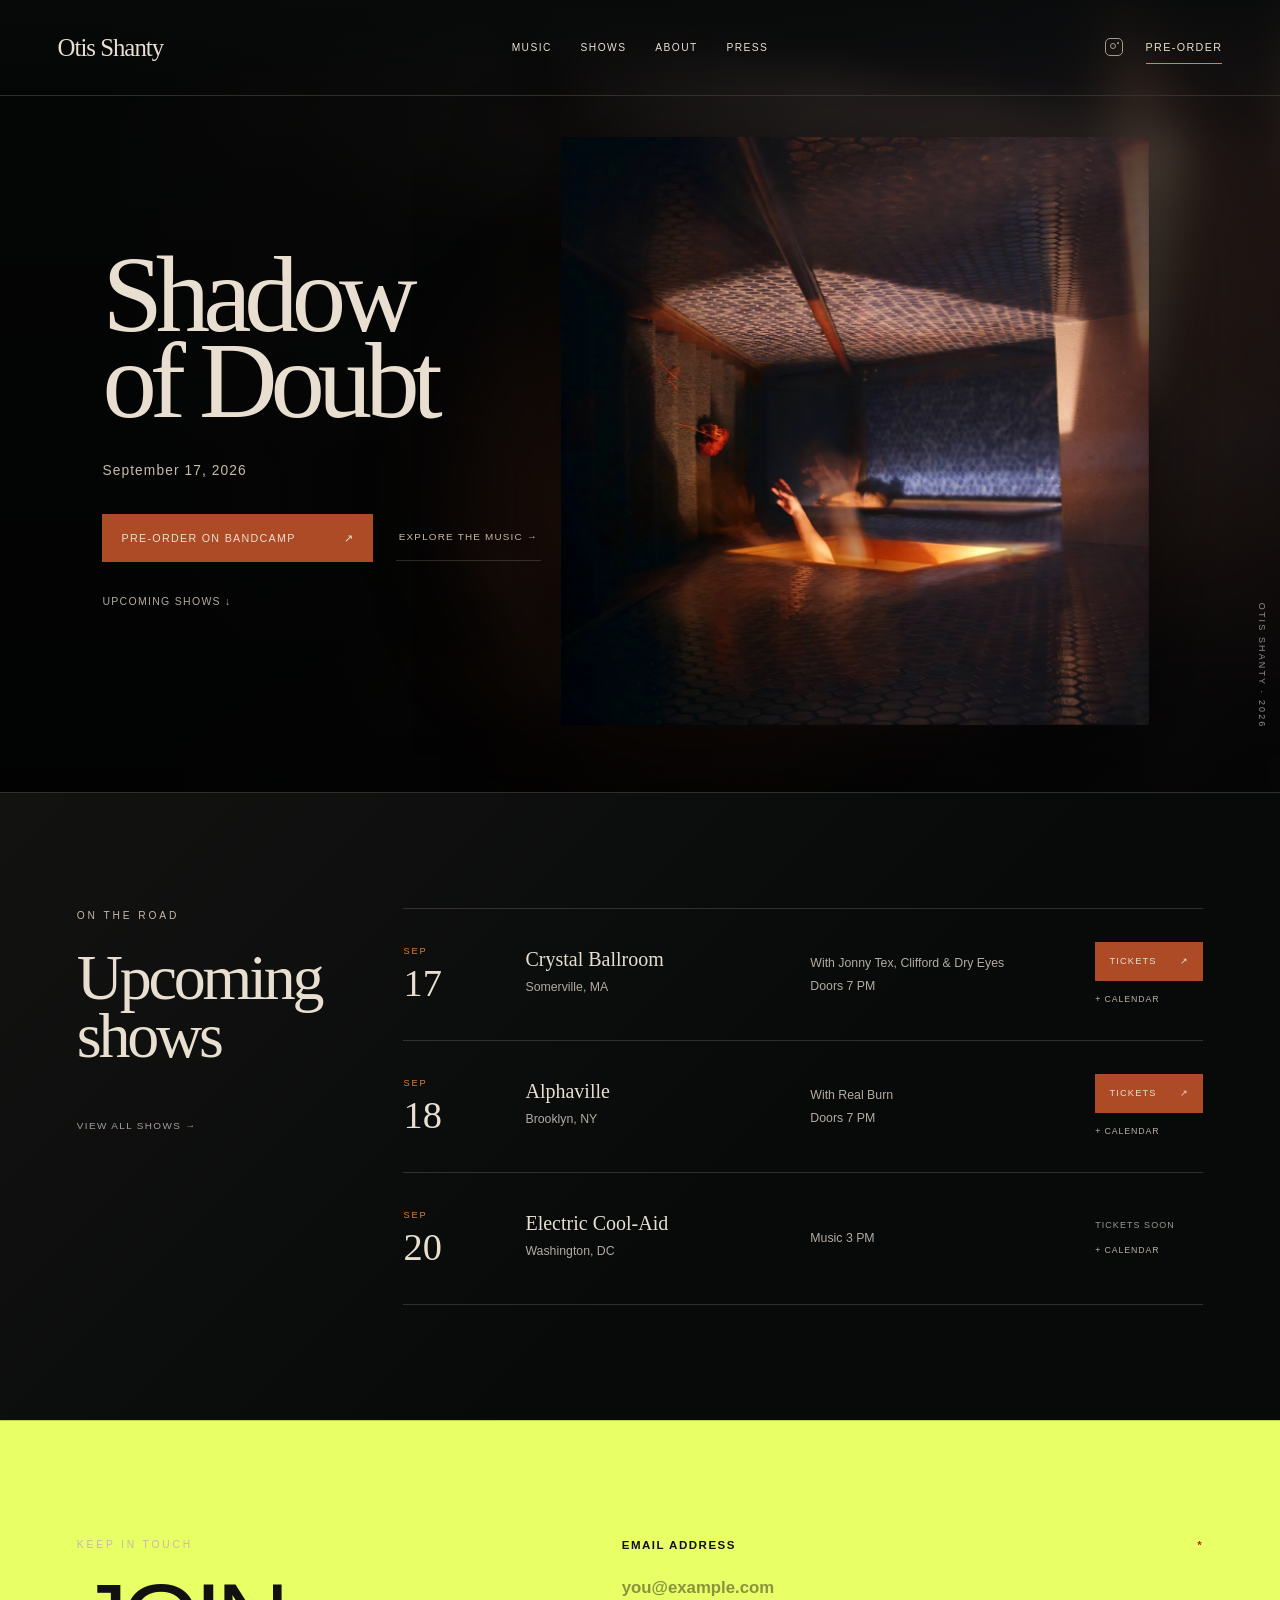
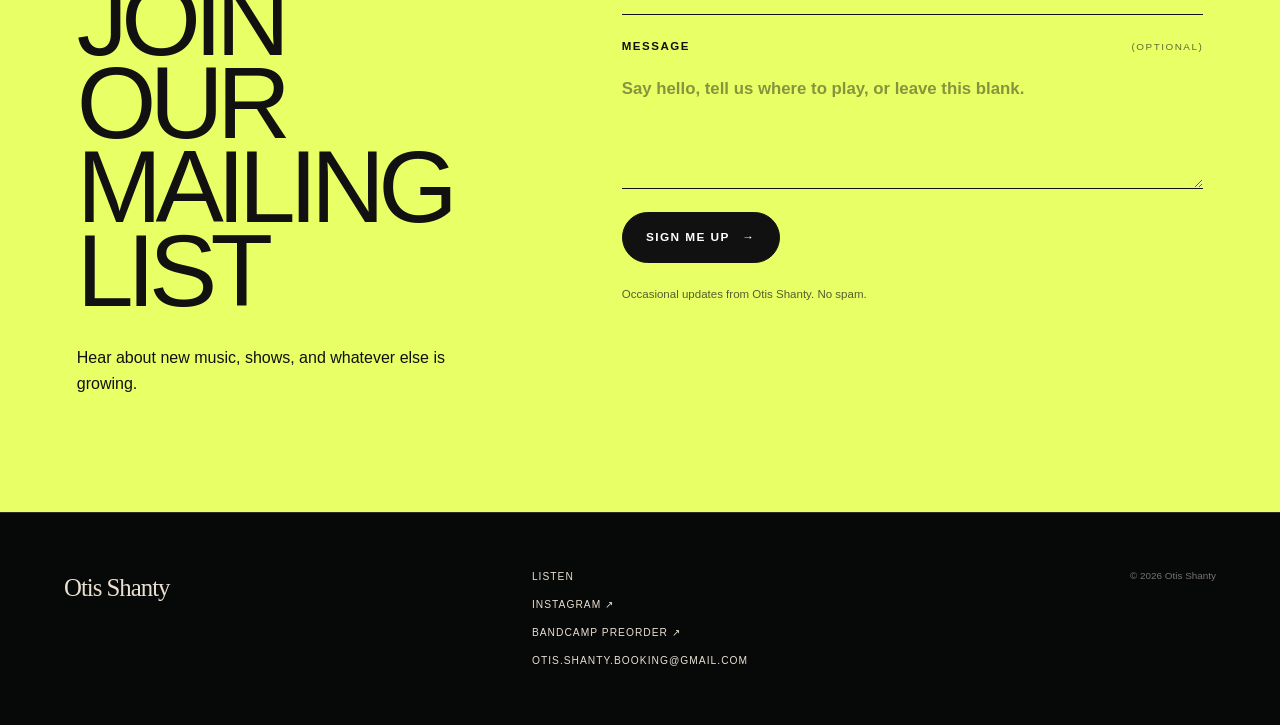
==== commit bf9eaa24: "Add mailing list signup form" ====
--- a/index.html
+++ b/index.html
@@ -1,2 +1,2 @@
-<!DOCTYPE html><html lang="en"><head><meta charSet="utf-8"/><meta name="viewport" content="width=device-width, initial-scale=1"/><link rel="stylesheet" href="/_next/static/css/index.DR4LeofQ.css" data-rsc-css-href="/_next/static/css/index.DR4LeofQ.css" data-precedence="vite-rsc/importer-resources"/><link rel="modulepreload" fetchPriority="low" href="/_next/static/chunks/index-cni4D26_.js"/><script src="/_next/static/chunks/rolldown-runtime-C60lm6uB.js" type="module" async=""></script><script src="/_next/static/chunks/framework-BgSIrAUN.js" type="module" async=""></script><link rel="modulepreload" href="/_next/static/chunks/layout-segment-context-Bv2goqE6.js" crossorigin=""/><link rel="modulepreload" href="/_next/static/chunks/SiteChrome-Cmtlme1c.js" crossorigin=""/><link rel="modulepreload" href="/_next/static/chunks/image-Dmigh-HE.js" crossorigin=""/><title>Otis Shanty — Shadow of Doubt</title><meta name="description" content="Shadow of Doubt, the new album from Otis Shanty. Out September 17, 2026."/><meta property="og:title" content="Otis Shanty — Shadow of Doubt"/><meta property="og:description" content="The new album. Out September 17, 2026."/><meta property="og:image" content="https://www.otisshanty.com/og.png"/><meta name="twitter:card" content="summary_large_image"/><meta name="twitter:title" content="Otis Shanty — Shadow of Doubt"/><meta name="twitter:description" content="The new album. Out September 17, 2026."/><meta name="twitter:image" content="https://www.otisshanty.com/og.png"/><script>Object.assign(((self[Symbol.for("vinext.navigationRuntime")]??={bootstrap:{routeManifest:null},functions:{}}).bootstrap.rsc??={rsc:[]}),{params:{},nav:{"pathname":"/","searchParams":[]}})</script><link rel="modulepreload" href="/_next/static/chunks/index-cni4D26_.js" />
-</head><body><a class="skip-link" href="#main-content">Skip to content</a><main id="main-content"><header class="site-header "><a class="wordmark" href="/">Otis Shanty</a><nav aria-label="Primary navigation"><a href="/music">Music</a><a href="/shows">Shows</a><a href="/about">About</a><a href="/press">Press</a></nav><div class="header-actions"><a class="instagram-icon" href="https://www.instagram.com/otis.shanty/?hl=en" target="_blank" rel="noreferrer" aria-label="Otis Shanty on Instagram" title="Instagram"><span></span></a><a class="preorder-small" href="https://otisshanty.bandcamp.com/album/shadow-of-doubt">Pre-order</a></div><button class="menu-button" type="button" aria-label="Open menu" aria-expanded="false" aria-controls="mobile-navigation"><span></span><span></span></button><div id="mobile-navigation" aria-hidden="true" class="mobile-menu "><a href="/music">Music</a><a href="/shows">Shows</a><a href="/about">About</a><a href="/press">Press</a><a class="mobile-preorder" href="https://otisshanty.bandcamp.com/album/shadow-of-doubt">Pre-order on Bandcamp ↗</a></div></header><section class="hero"><div class="hero-glow" aria-hidden="true"></div><div class="hero-copy"><h1>Shadow<br/>of Doubt</h1><p class="date">September 17, 2026</p><div class="hero-actions"><a class="preorder" href="https://otisshanty.bandcamp.com/album/shadow-of-doubt">Pre-order on Bandcamp <span>↗</span></a><a class="listen-secondary" href="/music">Explore the music →</a></div><a class="shows-link" href="#shows">Upcoming shows ↓</a></div><figure class="cover"><img src="/shadow-of-doubt.jpeg" alt="Shadow of Doubt album artwork" loading="eager" fetchPriority="high" decoding="async" data-nimg="fill" style="position:absolute;inset:0;width:100%;height:100%;object-fit:cover"/></figure><p class="catalog">OTIS SHANTY · 2026</p></section><section id="shows" class="home-shows section-pad"><div class="section-heading"><p class="eyebrow">On the road</p><h2>Upcoming<br/>shows</h2><a href="/shows">View all shows →</a></div><div class="shows-list "><article class="show-row"><time dateTime="2026-09-17"><span>Sep</span>17</time><div class="show-venue"><h3>Crystal Ballroom</h3><p>Somerville, MA</p></div><div class="show-detail"><p>With Jonny Tex, Clifford &amp; Dry Eyes</p><p>Doors 7 PM</p></div><div class="show-actions"><a class="ticket-link" href="https://www.ticketmaster.com/otis-shanty-somerville-massachusetts-09-17-2026/event/01006504EF1653F0" target="_blank" rel="noreferrer" aria-label="Buy tickets for Otis Shanty at Crystal Ballroom">Tickets <span aria-hidden="true">↗</span></a><a class="calendar-link" href="/calendar/crystal-ballroom.ics" download="">+ Calendar</a></div></article><article class="show-row"><time dateTime="2026-09-18"><span>Sep</span>18</time><div class="show-venue"><h3>Alphaville</h3><p>Brooklyn, NY</p></div><div class="show-detail"><p>With Real Burn</p><p>Doors 7 PM</p></div><div class="show-actions"><a class="ticket-link" href="https://dice.fm/event/v3xo67-otis-shanty-real-burn-18th-sep-alphaville-new-york-tickets?lng=en-US" target="_blank" rel="noreferrer" aria-label="Buy tickets for Otis Shanty at Alphaville">Tickets <span aria-hidden="true">↗</span></a><a class="calendar-link" href="/calendar/alphaville.ics" download="">+ Calendar</a></div></article><article class="show-row"><time dateTime="2026-09-20"><span>Sep</span>20</time><div class="show-venue"><h3>Electric Cool-Aid</h3><p>Washington, DC</p></div><div class="show-detail"><p></p><p>Music 3 PM</p></div><div class="show-actions"><span class="ticket-soon">Tickets soon</span><a class="calendar-link" href="/calendar/electric-cool-aid.ics" download="">+ Calendar</a></div></article></div></section></main><footer><a class="footer-wordmark" href="/">Otis Shanty</a><div class="footer-links"><a href="/music">Listen</a><a href="https://www.instagram.com/otis.shanty/?hl=en" target="_blank" rel="noreferrer">Instagram ↗</a><a href="https://otisshanty.bandcamp.com/album/shadow-of-doubt">Bandcamp preorder ↗</a><a href="mailto:otis.shanty.booking@gmail.com">otis.shanty.booking@gmail.com</a></div><p>© 2026 Otis Shanty</p></footer><script type="application/ld+json">{"@context":"https://schema.org","@type":"MusicGroup","name":"Otis Shanty","genre":"Indie rock","url":"https://www.otisshanty.com","image":"https://www.otisshanty.com/otis-shanty-red.jpg","sameAs":["https://www.instagram.com/otis.shanty/?hl=en","https://otisshanty.bandcamp.com/album/shadow-of-doubt"],"album":[{"@type":"MusicAlbum","name":"Shadow of Doubt","datePublished":"2026-09-17"},{"@type":"MusicAlbum","name":"Up on the Hill","datePublished":"2024"},{"@type":"MusicAlbum","name":"Early Birds","datePublished":"2023"}]}</script><script type="module" src="/_next/static/chunks/index-cni4D26_.js" id="_R_" async=""></script><script>((self[Symbol.for("vinext.navigationRuntime")]??={bootstrap:{routeManifest:null},functions:{}}).bootstrap.rsc??={rsc:[]}).rsc.push("2:I[\"48913baa60ea\",[],\"Children\",1]\n")</script><script>((self[Symbol.for("vinext.navigationRuntime")]??={bootstrap:{routeManifest:null},functions:{}}).bootstrap.rsc??={rsc:[]}).rsc.push("3:I[\"0b63d72dce85\",[],\"GlobalErrorBoundary\",1]\n")</script><script>((self[Symbol.for("vinext.navigationRuntime")]??={bootstrap:{routeManifest:null},functions:{}}).bootstrap.rsc??={rsc:[]}).rsc.push("4:I[\"2e7a74b14406\",[],\"default\",1]\n")</script><script>((self[Symbol.for("vinext.navigationRuntime")]??={bootstrap:{routeManifest:null},functions:{}}).bootstrap.rsc??={rsc:[]}).rsc.push("5:I[\"0b63d72dce85\",[],\"ErrorBoundary\",1]\n")</script><script>((self[Symbol.for("vinext.navigationRuntime")]??={bootstrap:{routeManifest:null},functions:{}}).bootstrap.rsc??={rsc:[]}).rsc.push("6:I[\"11960209a8f5\",[],\"LayoutSegmentProvider\",1]\n")</script><script>((self[Symbol.for("vinext.navigationRuntime")]??={bootstrap:{routeManifest:null},functions:{}}).bootstrap.rsc??={rsc:[]}).rsc.push("7:I[\"48913baa60ea\",[],\"Slot\",1]\n")</script><script>((self[Symbol.for("vinext.navigationRuntime")]??={bootstrap:{routeManifest:null},functions:{}}).bootstrap.rsc??={rsc:[]}).rsc.push("8:I[\"787b601c93ac\",[],\"AppRouterScrollTarget\",1]\n")</script><script>((self[Symbol.for("vinext.navigationRuntime")]??={bootstrap:{routeManifest:null},functions:{}}).bootstrap.rsc??={rsc:[]}).rsc.push("9:I[\"0b63d72dce85\",[],\"RedirectBoundary\",1]\n")</script><script>((self[Symbol.for("vinext.navigationRuntime")]??={bootstrap:{routeManifest:null},functions:{}}).bootstrap.rsc??={rsc:[]}).rsc.push(":HL[\"/_next/static/css/index.DR4LeofQ.css\",\"style\"     ]\n")</script><script>((self[Symbol.for("vinext.navigationRuntime")]??={bootstrap:{routeManifest:null},functions:{}}).bootstrap.rsc??={rsc:[]}).rsc.push("0:{\"__route\":\"route:/\",\"__interceptionContext\":null,\"__layoutIds\":[\"layout:/\"],\"__rootLayout\":\"/\",\"__sourcePage\":\"/page\",\"page:/\":\"$L1\",\"layout:/\":[[[[\"$\",\"link\",\"css:/_next/static/css/index.DR4LeofQ.css\",{\"rel\":\"stylesheet\",\"precedence\":\"vite-rsc/importer-resources\",\"href\":\"/_next/static/css/index.DR4LeofQ.css\",\"data-rsc-css-href\":\"/_next/static/css/index.DR4LeofQ.css\"}],\"$undefined\"],[\"$\",\"html\",null,{\"lang\":\"en\",\"children\":[\"$\",\"body\",null,{\"children\":[[\"$\",\"$L2\",null,{}],[\"$\",\"script\",null,{\"type\":\"application/ld+json\",\"dangerouslySetInnerHTML\":{\"__html\":\"{\\\"@context\\\":\\\"https://schema.org\\\",\\\"@type\\\":\\\"MusicGroup\\\",\\\"name\\\":\\\"Otis Shanty\\\",\\\"genre\\\":\\\"Indie rock\\\",\\\"url\\\":\\\"https://www.otisshanty.com\\\",\\\"image\\\":\\\"https://www.otisshanty.com/otis-shanty-red.jpg\\\",\\\"sameAs\\\":[\\\"https://www.instagram.com/otis.shanty/?hl=en\\\",\\\"https://otisshanty.bandcamp.com/album/shadow-of-doubt\\\"],\\\"album\\\":[{\\\"@type\\\":\\\"MusicAlbum\\\",\\\"name\\\":\\\"Shadow of Doubt\\\",\\\"datePublished\\\":\\\"2026-09-17\\\"},{\\\"@type\\\":\\\"MusicAlbum\\\",\\\"name\\\":\\\"Up on the Hill\\\",\\\"datePublished\\\":\\\"2024\\\"},{\\\"@type\\\":\\\"MusicAlbum\\\",\\\"name\\\":\\\"Early Birds\\\",\\\"datePublished\\\":\\\"2023\\\"}]}\"}}]]}]}]],null],\"route:/\":[[[\"$\",\"meta\",null,{\"charSet\":\"utf-8\"}],[[\"$\",\"title\",\"0\",{\"children\":\"Otis Shanty — Shadow of Doubt\"}],[\"$\",\"meta\",\"1\",{\"name\":\"description\",\"content\":\"Shadow of Doubt, the new album from Otis Shanty. Out September 17, 2026.\"}],[\"$\",\"meta\",\"2\",{\"property\":\"og:title\",\"content\":\"Otis Shanty — Shadow of Doubt\"}],[\"$\",\"meta\",\"3\",{\"property\":\"og:description\",\"content\":\"The new album. Out September 17, 2026.\"}],[\"$\",\"meta\",\"4\",{\"property\":\"og:image\",\"content\":\"https://www.otisshanty.com/og.png\"}],[\"$\",\"meta\",\"5\",{\"name\":\"twitter:card\",\"content\":\"summary_large_image\"}],[\"$\",\"meta\",\"6\",{\"name\":\"twitter:title\",\"content\":\"Otis Shanty — Shadow of Doubt\"}],[\"$\",\"meta\",\"7\",{\"name\":\"twitter:description\",\"content\":\"The new album. Out September 17, 2026.\"}],[\"$\",\"meta\",\"8\",{\"name\":\"twitter:image\",\"content\":\"https://www.otisshanty.com/og.png\"}]],[[\"$\",\"meta\",\"0\",{\"name\":\"viewport\",\"content\":\"width=device-width, initial-scale=1\"}]]],[\"$\",\"$L3\",null,{\"fallback\":\"$4\",\"children\":[\"$\",\"$L5\",null,{\"fallback\":\"$4\",\"children\":[\"$\",\"$L6\",null,{\"providerId\":\"layout:/\",\"segmentMap\":{\"children\":[]},\"children\":[\"$\",\"$L7\",null,{\"id\":\"layout:/\",\"parallelSlots\":\"$undefined\",\"children\":[\"$\",\"$L8\",null,{\"children\":[\"$\",\"$L9\",null,{\"children\":[[\"$\",\"$L6\",null,{\"providerId\":\"page:/\",\"segmentMap\":{\"children\":[\"__PAGE__\"]},\"children\":[\"$\",\"$L7\",null,{\"id\":\"page:/\"}]}],null]}]}]}]}]}]}],null,null],\"__layoutFlags\":{\"layout:/\":\"s\"},\"__artifactCompatibility\":{\"schemaVersion\":1,\"graphVersion\":\"app-route-graph:1177fd80f83fa7b0\",\"deploymentVersion\":\"6ab470e7-930e-4899-9899-7eb606e21dcf\",\"appElementsSchemaVersion\":1,\"rscPayloadSchemaVersion\":1,\"rootBoundaryId\":\"/\",\"renderEpoch\":null},\"__renderObservation\":{\"schemaVersion\":1,\"output\":{\"kind\":\"app-rsc\",\"mountedSlotsFingerprint\":null,\"renderEpoch\":null,\"rootBoundaryId\":\"/\",\"routeId\":\"route:/\"},\"completeness\":\"partial\",\"boundaryOutcome\":{\"kind\":\"unknown\"},\"requestApis\":[{\"kind\":\"connection\",\"status\":\"unknown\"},{\"kind\":\"cookies\",\"status\":\"unknown\"},{\"kind\":\"draftMode\",\"status\":\"unknown\"},{\"kind\":\"headers\",\"status\":\"unknown\"},{\"kind\":\"params\",\"status\":\"unknown\"},{\"kind\":\"searchParams\",\"status\":\"unknown\"}],\"dynamicFetches\":[],\"cacheTags\":[\"/\",\"_N_T_/\",\"_N_T_/index\",\"_N_T_/layout\",\"_N_T_/page\"],\"pathTags\":[\"/\"],\"cacheability\":\"unknown\",\"downgrade\":{\"target\":\"freshRender\",\"reasons\":[{\"code\":\"CP_DOWNGRADE_CACHEABILITY_UNKNOWN\",\"target\":\"freshRender\"},{\"code\":\"CP_DOWNGRADE_INCOMPLETE_OBSERVATION\",\"completeness\":\"partial\",\"target\":\"freshRender\"},{\"code\":\"CP_DOWNGRADE_UNKNOWN_REQUEST_API\",\"requestApi\":\"connection\",\"target\":\"freshRender\"},{\"code\":\"CP_DOWNGRADE_UNKNOWN_REQUEST_API\",\"requestApi\":\"cookies\",\"target\":\"freshRender\"},{\"code\":\"CP_DOWNGRADE_UNKNOWN_REQUEST_API\",\"requestApi\":\"draftMode\",\"target\":\"freshRender\"},{\"code\":\"CP_DOWNGRADE_UNKNOWN_REQUEST_API\",\"requestApi\":\"headers\",\"target\":\"freshRender\"},{\"code\":\"CP_DOWNGRADE_UNKNOWN_REQUEST_API\",\"requestApi\":\"params\",\"target\":\"freshRender\"},{\"code\":\"CP_DOWNGRADE_UNKNOWN_REQUEST_API\",\"requestApi\":\"searchParams\",\"target\":\"freshRender\"}],\"fallback\":{\"kind\":\"breakerFallback\",\"code\":\"CP_PRIVATE_DYNAMIC_DOWNGRADE\",\"mode\":\"renderFresh\",\"scope\":\"affectedOutput\",\"fields\":{\"reasonCodes\":[\"CP_DOWNGRADE_CACHEABILITY_UNKNOWN\",\"CP_DOWNGRADE_INCOMPLETE_OBSERVATION\",\"CP_DOWNGRADE_UNKNOWN_REQUEST_API\",\"CP_DOWNGRADE_UNKNOWN_REQUEST_API\",\"CP_DOWNGRADE_UNKNOWN_REQUEST_API\",\"CP_DOWNGRADE_UNKNOWN_REQUEST_API\",\"CP_DOWNGRADE_UNKNOWN_REQUEST_API\",\"CP_DOWNGRADE_UNKNOWN_REQUEST_API\"],\"target\":\"freshRender\"}},\"isPublicCacheCandidate\":false}}}\n")</script><script>((self[Symbol.for("vinext.navigationRuntime")]??={bootstrap:{routeManifest:null},functions:{}}).bootstrap.rsc??={rsc:[]}).rsc.push("a:I[\"04dff15fd24a\",[],\"Header\",1]\n")</script><script>((self[Symbol.for("vinext.navigationRuntime")]??={bootstrap:{routeManifest:null},functions:{}}).bootstrap.rsc??={rsc:[]}).rsc.push("b:I[\"04dff15fd24a\",[],\"PREORDER\",1]\n")</script><script>((self[Symbol.for("vinext.navigationRuntime")]??={bootstrap:{routeManifest:null},functions:{}}).bootstrap.rsc??={rsc:[]}).rsc.push("c:I[\"9fb86276be8f\",[],\"default\",1]\n")</script><script>((self[Symbol.for("vinext.navigationRuntime")]??={bootstrap:{routeManifest:null},functions:{}}).bootstrap.rsc??={rsc:[]}).rsc.push("d:I[\"04dff15fd24a\",[],\"Footer\",1]\n")</script><script>((self[Symbol.for("vinext.navigationRuntime")]??={bootstrap:{routeManifest:null},functions:{}}).bootstrap.rsc??={rsc:[]}).rsc.push("1:[[\"$\",\"a\",null,{\"className\":\"skip-link\",\"href\":\"#main-content\",\"children\":\"Skip to content\"}],[\"$\",\"main\",null,{\"id\":\"main-content\",\"children\":[[\"$\",\"$La\",null,{}],[\"$\",\"section\",null,{\"className\":\"hero\",\"children\":[[\"$\",\"div\",null,{\"className\":\"hero-glow\",\"aria-hidden\":\"true\"}],[\"$\",\"div\",null,{\"className\":\"hero-copy\",\"children\":[[\"$\",\"h1\",null,{\"children\":[\"Shadow\",[\"$\",\"br\",null,{}],\"of Doubt\"]}],[\"$\",\"p\",null,{\"className\":\"date\",\"children\":\"September 17, 2026\"}],[\"$\",\"div\",null,{\"className\":\"hero-actions\",\"children\":[[\"$\",\"a\",null,{\"className\":\"preorder\",\"href\":\"$b\",\"children\":[\"Pre-order on Bandcamp \",[\"$\",\"span\",null,{\"children\":\"↗\"}]]}],[\"$\",\"a\",null,{\"className\":\"listen-secondary\",\"href\":\"/music\",\"children\":\"Explore the music →\"}]]}],[\"$\",\"a\",null,{\"className\":\"shows-link\",\"href\":\"#shows\",\"children\":\"Upcoming shows ↓\"}]]}],[\"$\",\"figure\",null,{\"className\":\"cover\",\"children\":[\"$\",\"$Lc\",null,{\"src\":\"/shadow-of-doubt.jpeg\",\"alt\":\"Shadow of Doubt album artwork\",\"fill\":true,\"priority\":true,\"sizes\":\"(max-width:800px) 88vw, 50vw\"}]}],[\"$\",\"p\",null,{\"className\":\"catalog\",\"children\":\"OTIS SHANTY · 2026\"}]]}],[\"$\",\"section\",null,{\"id\":\"shows\",\"className\":\"home-shows section-pad\",\"children\":[[\"$\",\"div\",null,{\"className\":\"section-heading\",\"children\":[[\"$\",\"p\",null,{\"className\":\"eyebrow\",\"children\":\"On the road\"}],[\"$\",\"h2\",null,{\"children\":[\"Upcoming\",[\"$\",\"br\",null,{}],\"shows\"]}],[\"$\",\"a\",null,{\"href\":\"/shows\",\"children\":\"View all shows →\"}]]}],[\"$\",\"div\",null,{\"className\":\"shows-list \",\"children\":[[\"$\",\"article\",\"2026-09-17\",{\"className\":\"show-row\",\"children\":[[\"$\",\"time\",null,{\"dateTime\":\"2026-09-17\",\"children\":[[\"$\",\"span\",null,{\"children\":\"Sep\"}],\"17\"]}],[\"$\",\"div\",null,{\"className\":\"show-venue\",\"children\":[[\"$\",\"h3\",null,{\"children\":\"Crystal Ballroom\"}],[\"$\",\"p\",null,{\"children\":\"Somerville, MA\"}]]}],[\"$\",\"div\",null,{\"className\":\"show-detail\",\"children\":[[\"$\",\"p\",null,{\"children\":\"With Jonny Tex, Clifford \u0026 Dry Eyes\"}],[\"$\",\"p\",null,{\"children\":\"Doors 7 PM\"}]]}],[\"$\",\"div\",null,{\"className\":\"show-actions\",\"children\":[[\"$\",\"a\",null,{\"className\":\"ticket-link\",\"href\":\"https://www.ticketmaster.com/otis-shanty-somerville-massachusetts-09-17-2026/event/01006504EF1653F0\",\"target\":\"_blank\",\"rel\":\"noreferrer\",\"aria-label\":\"Buy tickets for Otis Shanty at Crystal Ballroom\",\"children\":[\"Tickets \",[\"$\",\"span\",null,{\"aria-hidden\":true,\"children\":\"↗\"}]]}],[\"$\",\"a\",null,{\"className\":\"calendar-link\",\"href\":\"/calendar/crystal-ballroom.ics\",\"download\":true,\"children\":\"+ Calendar\"}]]}]]}],[\"$\",\"article\",\"2026-09-18\",{\"className\":\"show-row\",\"children\":[[\"$\",\"time\",null,{\"dateTime\":\"2026-09-18\",\"children\":[[\"$\",\"span\",null,{\"children\":\"Sep\"}],\"18\"]}],[\"$\",\"div\",null,{\"className\":\"show-venue\",\"children\":[[\"$\",\"h3\",null,{\"children\":\"Alphaville\"}],[\"$\",\"p\",null,{\"children\":\"Brooklyn, NY\"}]]}],[\"$\",\"div\",null,{\"className\":\"show-detail\",\"children\":[[\"$\",\"p\",null,{\"children\":\"With Real Burn\"}],[\"$\",\"p\",null,{\"children\":\"Doors 7 PM\"}]]}],[\"$\",\"div\",null,{\"className\":\"show-actions\",\"children\":[[\"$\",\"a\",null,{\"className\":\"ticket-link\",\"href\":\"https://dice.fm/event/v3xo67-otis-shanty-real-burn-18th-sep-alphaville-new-york-tickets?lng=en-US\",\"target\":\"_blank\",\"rel\":\"noreferrer\",\"aria-label\":\"Buy tickets for Otis Shanty at Alphaville\",\"children\":[\"Tickets \",[\"$\",\"span\",null,{\"aria-hidden\":true,\"children\":\"↗\"}]]}],[\"$\",\"a\",null,{\"className\":\"calendar-link\",\"href\":\"/calendar/alphaville.ics\",\"download\":true,\"children\":\"+ Calendar\"}]]}]]}],[\"$\",\"article\",\"2026-09-20\",{\"className\":\"show-row\",\"children\":[[\"$\",\"time\",null,{\"dateTime\":\"2026-09-20\",\"children\":[[\"$\",\"span\",null,{\"children\":\"Sep\"}],\"20\"]}],[\"$\",\"div\",null,{\"className\":\"show-venue\",\"children\":[[\"$\",\"h3\",null,{\"children\":\"Electric Cool-Aid\"}],[\"$\",\"p\",null,{\"children\":\"Washington, DC\"}]]}],[\"$\",\"div\",null,{\"className\":\"show-detail\",\"children\":[[\"$\",\"p\",null,{\"children\":\"\"}],[\"$\",\"p\",null,{\"children\":\"Music 3 PM\"}]]}],[\"$\",\"div\",null,{\"className\":\"show-actions\",\"children\":[[\"$\",\"span\",null,{\"className\":\"ticket-soon\",\"children\":\"Tickets soon\"}],[\"$\",\"a\",null,{\"className\":\"calendar-link\",\"href\":\"/calendar/electric-cool-aid.ics\",\"download\":true,\"children\":\"+ Calendar\"}]]}]]}]]}]]}]]}],[\"$\",\"$Ld\",null,{}]]\n")</script><script>Object.assign(((self[Symbol.for("vinext.navigationRuntime")]??={bootstrap:{routeManifest:null},functions:{}}).bootstrap.rsc??={rsc:[]}),{"initialCacheKind":"static"});((self[Symbol.for("vinext.navigationRuntime")]??={bootstrap:{routeManifest:null},functions:{}}).bootstrap.rsc??={rsc:[]}).done=true</script></body></html>+<!DOCTYPE html><html lang="en"><head><script src="/mailing-list.js"></script><meta charSet="utf-8"/><meta name="viewport" content="width=device-width, initial-scale=1"/><link rel="stylesheet" href="/_next/static/css/index.DR4LeofQ.css" data-rsc-css-href="/_next/static/css/index.DR4LeofQ.css" data-precedence="vite-rsc/importer-resources"/><link rel="modulepreload" fetchPriority="low" href="/_next/static/chunks/index-cni4D26_.js"/><script src="/_next/static/chunks/rolldown-runtime-C60lm6uB.js" type="module" async=""></script><script src="/_next/static/chunks/framework-BgSIrAUN.js" type="module" async=""></script><link rel="modulepreload" href="/_next/static/chunks/layout-segment-context-Bv2goqE6.js" crossorigin=""/><link rel="modulepreload" href="/_next/static/chunks/SiteChrome-Cmtlme1c.js" crossorigin=""/><link rel="modulepreload" href="/_next/static/chunks/image-Dmigh-HE.js" crossorigin=""/><title>Otis Shanty — Shadow of Doubt</title><meta name="description" content="Shadow of Doubt, the new album from Otis Shanty. Out September 17, 2026."/><meta property="og:title" content="Otis Shanty — Shadow of Doubt"/><meta property="og:description" content="The new album. Out September 17, 2026."/><meta property="og:image" content="https://www.otisshanty.com/og.png"/><meta name="twitter:card" content="summary_large_image"/><meta name="twitter:title" content="Otis Shanty — Shadow of Doubt"/><meta name="twitter:description" content="The new album. Out September 17, 2026."/><meta name="twitter:image" content="https://www.otisshanty.com/og.png"/><script>Object.assign(((self[Symbol.for("vinext.navigationRuntime")]??={bootstrap:{routeManifest:null},functions:{}}).bootstrap.rsc??={rsc:[]}),{params:{},nav:{"pathname":"/","searchParams":[]}})</script><link rel="modulepreload" href="/_next/static/chunks/index-cni4D26_.js" />
+</head><body><a class="skip-link" href="#main-content">Skip to content</a><main id="main-content"><header class="site-header "><a class="wordmark" href="/">Otis Shanty</a><nav aria-label="Primary navigation"><a href="/music">Music</a><a href="/shows">Shows</a><a href="/about">About</a><a href="/press">Press</a></nav><div class="header-actions"><a class="instagram-icon" href="https://www.instagram.com/otis.shanty/?hl=en" target="_blank" rel="noreferrer" aria-label="Otis Shanty on Instagram" title="Instagram"><span></span></a><a class="preorder-small" href="https://otisshanty.bandcamp.com/album/shadow-of-doubt">Pre-order</a></div><button class="menu-button" type="button" aria-label="Open menu" aria-expanded="false" aria-controls="mobile-navigation"><span></span><span></span></button><div id="mobile-navigation" aria-hidden="true" class="mobile-menu "><a href="/music">Music</a><a href="/shows">Shows</a><a href="/about">About</a><a href="/press">Press</a><a class="mobile-preorder" href="https://otisshanty.bandcamp.com/album/shadow-of-doubt">Pre-order on Bandcamp ↗</a></div></header><section class="hero"><div class="hero-glow" aria-hidden="true"></div><div class="hero-copy"><h1>Shadow<br/>of Doubt</h1><p class="date">September 17, 2026</p><div class="hero-actions"><a class="preorder" href="https://otisshanty.bandcamp.com/album/shadow-of-doubt">Pre-order on Bandcamp <span>↗</span></a><a class="listen-secondary" href="/music">Explore the music →</a></div><a class="shows-link" href="#shows">Upcoming shows ↓</a></div><figure class="cover"><img src="/shadow-of-doubt.jpeg" alt="Shadow of Doubt album artwork" loading="eager" fetchPriority="high" decoding="async" data-nimg="fill" style="position:absolute;inset:0;width:100%;height:100%;object-fit:cover"/></figure><p class="catalog">OTIS SHANTY · 2026</p></section><section id="shows" class="home-shows section-pad"><div class="section-heading"><p class="eyebrow">On the road</p><h2>Upcoming<br/>shows</h2><a href="/shows">View all shows →</a></div><div class="shows-list "><article class="show-row"><time dateTime="2026-09-17"><span>Sep</span>17</time><div class="show-venue"><h3>Crystal Ballroom</h3><p>Somerville, MA</p></div><div class="show-detail"><p>With Jonny Tex, Clifford &amp; Dry Eyes</p><p>Doors 7 PM</p></div><div class="show-actions"><a class="ticket-link" href="https://www.ticketmaster.com/otis-shanty-somerville-massachusetts-09-17-2026/event/01006504EF1653F0" target="_blank" rel="noreferrer" aria-label="Buy tickets for Otis Shanty at Crystal Ballroom">Tickets <span aria-hidden="true">↗</span></a><a class="calendar-link" href="/calendar/crystal-ballroom.ics" download="">+ Calendar</a></div></article><article class="show-row"><time dateTime="2026-09-18"><span>Sep</span>18</time><div class="show-venue"><h3>Alphaville</h3><p>Brooklyn, NY</p></div><div class="show-detail"><p>With Real Burn</p><p>Doors 7 PM</p></div><div class="show-actions"><a class="ticket-link" href="https://dice.fm/event/v3xo67-otis-shanty-real-burn-18th-sep-alphaville-new-york-tickets?lng=en-US" target="_blank" rel="noreferrer" aria-label="Buy tickets for Otis Shanty at Alphaville">Tickets <span aria-hidden="true">↗</span></a><a class="calendar-link" href="/calendar/alphaville.ics" download="">+ Calendar</a></div></article><article class="show-row"><time dateTime="2026-09-20"><span>Sep</span>20</time><div class="show-venue"><h3>Electric Cool-Aid</h3><p>Washington, DC</p></div><div class="show-detail"><p></p><p>Music 3 PM</p></div><div class="show-actions"><span class="ticket-soon">Tickets soon</span><a class="calendar-link" href="/calendar/electric-cool-aid.ics" download="">+ Calendar</a></div></article></div></section></main><footer><a class="footer-wordmark" href="/">Otis Shanty</a><div class="footer-links"><a href="/music">Listen</a><a href="https://www.instagram.com/otis.shanty/?hl=en" target="_blank" rel="noreferrer">Instagram ↗</a><a href="https://otisshanty.bandcamp.com/album/shadow-of-doubt">Bandcamp preorder ↗</a><a href="mailto:otis.shanty.booking@gmail.com">otis.shanty.booking@gmail.com</a></div><p>© 2026 Otis Shanty</p></footer><script type="application/ld+json">{"@context":"https://schema.org","@type":"MusicGroup","name":"Otis Shanty","genre":"Indie rock","url":"https://www.otisshanty.com","image":"https://www.otisshanty.com/otis-shanty-red.jpg","sameAs":["https://www.instagram.com/otis.shanty/?hl=en","https://otisshanty.bandcamp.com/album/shadow-of-doubt"],"album":[{"@type":"MusicAlbum","name":"Shadow of Doubt","datePublished":"2026-09-17"},{"@type":"MusicAlbum","name":"Up on the Hill","datePublished":"2024"},{"@type":"MusicAlbum","name":"Early Birds","datePublished":"2023"}]}</script><script type="module" src="/_next/static/chunks/index-cni4D26_.js" id="_R_" async=""></script><script>((self[Symbol.for("vinext.navigationRuntime")]??={bootstrap:{routeManifest:null},functions:{}}).bootstrap.rsc??={rsc:[]}).rsc.push("2:I[\"48913baa60ea\",[],\"Children\",1]\n")</script><script>((self[Symbol.for("vinext.navigationRuntime")]??={bootstrap:{routeManifest:null},functions:{}}).bootstrap.rsc??={rsc:[]}).rsc.push("3:I[\"0b63d72dce85\",[],\"GlobalErrorBoundary\",1]\n")</script><script>((self[Symbol.for("vinext.navigationRuntime")]??={bootstrap:{routeManifest:null},functions:{}}).bootstrap.rsc??={rsc:[]}).rsc.push("4:I[\"2e7a74b14406\",[],\"default\",1]\n")</script><script>((self[Symbol.for("vinext.navigationRuntime")]??={bootstrap:{routeManifest:null},functions:{}}).bootstrap.rsc??={rsc:[]}).rsc.push("5:I[\"0b63d72dce85\",[],\"ErrorBoundary\",1]\n")</script><script>((self[Symbol.for("vinext.navigationRuntime")]??={bootstrap:{routeManifest:null},functions:{}}).bootstrap.rsc??={rsc:[]}).rsc.push("6:I[\"11960209a8f5\",[],\"LayoutSegmentProvider\",1]\n")</script><script>((self[Symbol.for("vinext.navigationRuntime")]??={bootstrap:{routeManifest:null},functions:{}}).bootstrap.rsc??={rsc:[]}).rsc.push("7:I[\"48913baa60ea\",[],\"Slot\",1]\n")</script><script>((self[Symbol.for("vinext.navigationRuntime")]??={bootstrap:{routeManifest:null},functions:{}}).bootstrap.rsc??={rsc:[]}).rsc.push("8:I[\"787b601c93ac\",[],\"AppRouterScrollTarget\",1]\n")</script><script>((self[Symbol.for("vinext.navigationRuntime")]??={bootstrap:{routeManifest:null},functions:{}}).bootstrap.rsc??={rsc:[]}).rsc.push("9:I[\"0b63d72dce85\",[],\"RedirectBoundary\",1]\n")</script><script>((self[Symbol.for("vinext.navigationRuntime")]??={bootstrap:{routeManifest:null},functions:{}}).bootstrap.rsc??={rsc:[]}).rsc.push(":HL[\"/_next/static/css/index.DR4LeofQ.css\",\"style\"     ]\n")</script><script>((self[Symbol.for("vinext.navigationRuntime")]??={bootstrap:{routeManifest:null},functions:{}}).bootstrap.rsc??={rsc:[]}).rsc.push("0:{\"__route\":\"route:/\",\"__interceptionContext\":null,\"__layoutIds\":[\"layout:/\"],\"__rootLayout\":\"/\",\"__sourcePage\":\"/page\",\"page:/\":\"$L1\",\"layout:/\":[[[[\"$\",\"link\",\"css:/_next/static/css/index.DR4LeofQ.css\",{\"rel\":\"stylesheet\",\"precedence\":\"vite-rsc/importer-resources\",\"href\":\"/_next/static/css/index.DR4LeofQ.css\",\"data-rsc-css-href\":\"/_next/static/css/index.DR4LeofQ.css\"}],\"$undefined\"],[\"$\",\"html\",null,{\"lang\":\"en\",\"children\":[\"$\",\"body\",null,{\"children\":[[\"$\",\"$L2\",null,{}],[\"$\",\"script\",null,{\"type\":\"application/ld+json\",\"dangerouslySetInnerHTML\":{\"__html\":\"{\\\"@context\\\":\\\"https://schema.org\\\",\\\"@type\\\":\\\"MusicGroup\\\",\\\"name\\\":\\\"Otis Shanty\\\",\\\"genre\\\":\\\"Indie rock\\\",\\\"url\\\":\\\"https://www.otisshanty.com\\\",\\\"image\\\":\\\"https://www.otisshanty.com/otis-shanty-red.jpg\\\",\\\"sameAs\\\":[\\\"https://www.instagram.com/otis.shanty/?hl=en\\\",\\\"https://otisshanty.bandcamp.com/album/shadow-of-doubt\\\"],\\\"album\\\":[{\\\"@type\\\":\\\"MusicAlbum\\\",\\\"name\\\":\\\"Shadow of Doubt\\\",\\\"datePublished\\\":\\\"2026-09-17\\\"},{\\\"@type\\\":\\\"MusicAlbum\\\",\\\"name\\\":\\\"Up on the Hill\\\",\\\"datePublished\\\":\\\"2024\\\"},{\\\"@type\\\":\\\"MusicAlbum\\\",\\\"name\\\":\\\"Early Birds\\\",\\\"datePublished\\\":\\\"2023\\\"}]}\"}}]]}]}]],null],\"route:/\":[[[\"$\",\"meta\",null,{\"charSet\":\"utf-8\"}],[[\"$\",\"title\",\"0\",{\"children\":\"Otis Shanty — Shadow of Doubt\"}],[\"$\",\"meta\",\"1\",{\"name\":\"description\",\"content\":\"Shadow of Doubt, the new album from Otis Shanty. Out September 17, 2026.\"}],[\"$\",\"meta\",\"2\",{\"property\":\"og:title\",\"content\":\"Otis Shanty — Shadow of Doubt\"}],[\"$\",\"meta\",\"3\",{\"property\":\"og:description\",\"content\":\"The new album. Out September 17, 2026.\"}],[\"$\",\"meta\",\"4\",{\"property\":\"og:image\",\"content\":\"https://www.otisshanty.com/og.png\"}],[\"$\",\"meta\",\"5\",{\"name\":\"twitter:card\",\"content\":\"summary_large_image\"}],[\"$\",\"meta\",\"6\",{\"name\":\"twitter:title\",\"content\":\"Otis Shanty — Shadow of Doubt\"}],[\"$\",\"meta\",\"7\",{\"name\":\"twitter:description\",\"content\":\"The new album. Out September 17, 2026.\"}],[\"$\",\"meta\",\"8\",{\"name\":\"twitter:image\",\"content\":\"https://www.otisshanty.com/og.png\"}]],[[\"$\",\"meta\",\"0\",{\"name\":\"viewport\",\"content\":\"width=device-width, initial-scale=1\"}]]],[\"$\",\"$L3\",null,{\"fallback\":\"$4\",\"children\":[\"$\",\"$L5\",null,{\"fallback\":\"$4\",\"children\":[\"$\",\"$L6\",null,{\"providerId\":\"layout:/\",\"segmentMap\":{\"children\":[]},\"children\":[\"$\",\"$L7\",null,{\"id\":\"layout:/\",\"parallelSlots\":\"$undefined\",\"children\":[\"$\",\"$L8\",null,{\"children\":[\"$\",\"$L9\",null,{\"children\":[[\"$\",\"$L6\",null,{\"providerId\":\"page:/\",\"segmentMap\":{\"children\":[\"__PAGE__\"]},\"children\":[\"$\",\"$L7\",null,{\"id\":\"page:/\"}]}],null]}]}]}]}]}]}],null,null],\"__layoutFlags\":{\"layout:/\":\"s\"},\"__artifactCompatibility\":{\"schemaVersion\":1,\"graphVersion\":\"app-route-graph:1177fd80f83fa7b0\",\"deploymentVersion\":\"6ab470e7-930e-4899-9899-7eb606e21dcf\",\"appElementsSchemaVersion\":1,\"rscPayloadSchemaVersion\":1,\"rootBoundaryId\":\"/\",\"renderEpoch\":null},\"__renderObservation\":{\"schemaVersion\":1,\"output\":{\"kind\":\"app-rsc\",\"mountedSlotsFingerprint\":null,\"renderEpoch\":null,\"rootBoundaryId\":\"/\",\"routeId\":\"route:/\"},\"completeness\":\"partial\",\"boundaryOutcome\":{\"kind\":\"unknown\"},\"requestApis\":[{\"kind\":\"connection\",\"status\":\"unknown\"},{\"kind\":\"cookies\",\"status\":\"unknown\"},{\"kind\":\"draftMode\",\"status\":\"unknown\"},{\"kind\":\"headers\",\"status\":\"unknown\"},{\"kind\":\"params\",\"status\":\"unknown\"},{\"kind\":\"searchParams\",\"status\":\"unknown\"}],\"dynamicFetches\":[],\"cacheTags\":[\"/\",\"_N_T_/\",\"_N_T_/index\",\"_N_T_/layout\",\"_N_T_/page\"],\"pathTags\":[\"/\"],\"cacheability\":\"unknown\",\"downgrade\":{\"target\":\"freshRender\",\"reasons\":[{\"code\":\"CP_DOWNGRADE_CACHEABILITY_UNKNOWN\",\"target\":\"freshRender\"},{\"code\":\"CP_DOWNGRADE_INCOMPLETE_OBSERVATION\",\"completeness\":\"partial\",\"target\":\"freshRender\"},{\"code\":\"CP_DOWNGRADE_UNKNOWN_REQUEST_API\",\"requestApi\":\"connection\",\"target\":\"freshRender\"},{\"code\":\"CP_DOWNGRADE_UNKNOWN_REQUEST_API\",\"requestApi\":\"cookies\",\"target\":\"freshRender\"},{\"code\":\"CP_DOWNGRADE_UNKNOWN_REQUEST_API\",\"requestApi\":\"draftMode\",\"target\":\"freshRender\"},{\"code\":\"CP_DOWNGRADE_UNKNOWN_REQUEST_API\",\"requestApi\":\"headers\",\"target\":\"freshRender\"},{\"code\":\"CP_DOWNGRADE_UNKNOWN_REQUEST_API\",\"requestApi\":\"params\",\"target\":\"freshRender\"},{\"code\":\"CP_DOWNGRADE_UNKNOWN_REQUEST_API\",\"requestApi\":\"searchParams\",\"target\":\"freshRender\"}],\"fallback\":{\"kind\":\"breakerFallback\",\"code\":\"CP_PRIVATE_DYNAMIC_DOWNGRADE\",\"mode\":\"renderFresh\",\"scope\":\"affectedOutput\",\"fields\":{\"reasonCodes\":[\"CP_DOWNGRADE_CACHEABILITY_UNKNOWN\",\"CP_DOWNGRADE_INCOMPLETE_OBSERVATION\",\"CP_DOWNGRADE_UNKNOWN_REQUEST_API\",\"CP_DOWNGRADE_UNKNOWN_REQUEST_API\",\"CP_DOWNGRADE_UNKNOWN_REQUEST_API\",\"CP_DOWNGRADE_UNKNOWN_REQUEST_API\",\"CP_DOWNGRADE_UNKNOWN_REQUEST_API\",\"CP_DOWNGRADE_UNKNOWN_REQUEST_API\"],\"target\":\"freshRender\"}},\"isPublicCacheCandidate\":false}}}\n")</script><script>((self[Symbol.for("vinext.navigationRuntime")]??={bootstrap:{routeManifest:null},functions:{}}).bootstrap.rsc??={rsc:[]}).rsc.push("a:I[\"04dff15fd24a\",[],\"Header\",1]\n")</script><script>((self[Symbol.for("vinext.navigationRuntime")]??={bootstrap:{routeManifest:null},functions:{}}).bootstrap.rsc??={rsc:[]}).rsc.push("b:I[\"04dff15fd24a\",[],\"PREORDER\",1]\n")</script><script>((self[Symbol.for("vinext.navigationRuntime")]??={bootstrap:{routeManifest:null},functions:{}}).bootstrap.rsc??={rsc:[]}).rsc.push("c:I[\"9fb86276be8f\",[],\"default\",1]\n")</script><script>((self[Symbol.for("vinext.navigationRuntime")]??={bootstrap:{routeManifest:null},functions:{}}).bootstrap.rsc??={rsc:[]}).rsc.push("d:I[\"04dff15fd24a\",[],\"Footer\",1]\n")</script><script>((self[Symbol.for("vinext.navigationRuntime")]??={bootstrap:{routeManifest:null},functions:{}}).bootstrap.rsc??={rsc:[]}).rsc.push("1:[[\"$\",\"a\",null,{\"className\":\"skip-link\",\"href\":\"#main-content\",\"children\":\"Skip to content\"}],[\"$\",\"main\",null,{\"id\":\"main-content\",\"children\":[[\"$\",\"$La\",null,{}],[\"$\",\"section\",null,{\"className\":\"hero\",\"children\":[[\"$\",\"div\",null,{\"className\":\"hero-glow\",\"aria-hidden\":\"true\"}],[\"$\",\"div\",null,{\"className\":\"hero-copy\",\"children\":[[\"$\",\"h1\",null,{\"children\":[\"Shadow\",[\"$\",\"br\",null,{}],\"of Doubt\"]}],[\"$\",\"p\",null,{\"className\":\"date\",\"children\":\"September 17, 2026\"}],[\"$\",\"div\",null,{\"className\":\"hero-actions\",\"children\":[[\"$\",\"a\",null,{\"className\":\"preorder\",\"href\":\"$b\",\"children\":[\"Pre-order on Bandcamp \",[\"$\",\"span\",null,{\"children\":\"↗\"}]]}],[\"$\",\"a\",null,{\"className\":\"listen-secondary\",\"href\":\"/music\",\"children\":\"Explore the music →\"}]]}],[\"$\",\"a\",null,{\"className\":\"shows-link\",\"href\":\"#shows\",\"children\":\"Upcoming shows ↓\"}]]}],[\"$\",\"figure\",null,{\"className\":\"cover\",\"children\":[\"$\",\"$Lc\",null,{\"src\":\"/shadow-of-doubt.jpeg\",\"alt\":\"Shadow of Doubt album artwork\",\"fill\":true,\"priority\":true,\"sizes\":\"(max-width:800px) 88vw, 50vw\"}]}],[\"$\",\"p\",null,{\"className\":\"catalog\",\"children\":\"OTIS SHANTY · 2026\"}]]}],[\"$\",\"section\",null,{\"id\":\"shows\",\"className\":\"home-shows section-pad\",\"children\":[[\"$\",\"div\",null,{\"className\":\"section-heading\",\"children\":[[\"$\",\"p\",null,{\"className\":\"eyebrow\",\"children\":\"On the road\"}],[\"$\",\"h2\",null,{\"children\":[\"Upcoming\",[\"$\",\"br\",null,{}],\"shows\"]}],[\"$\",\"a\",null,{\"href\":\"/shows\",\"children\":\"View all shows →\"}]]}],[\"$\",\"div\",null,{\"className\":\"shows-list \",\"children\":[[\"$\",\"article\",\"2026-09-17\",{\"className\":\"show-row\",\"children\":[[\"$\",\"time\",null,{\"dateTime\":\"2026-09-17\",\"children\":[[\"$\",\"span\",null,{\"children\":\"Sep\"}],\"17\"]}],[\"$\",\"div\",null,{\"className\":\"show-venue\",\"children\":[[\"$\",\"h3\",null,{\"children\":\"Crystal Ballroom\"}],[\"$\",\"p\",null,{\"children\":\"Somerville, MA\"}]]}],[\"$\",\"div\",null,{\"className\":\"show-detail\",\"children\":[[\"$\",\"p\",null,{\"children\":\"With Jonny Tex, Clifford \u0026 Dry Eyes\"}],[\"$\",\"p\",null,{\"children\":\"Doors 7 PM\"}]]}],[\"$\",\"div\",null,{\"className\":\"show-actions\",\"children\":[[\"$\",\"a\",null,{\"className\":\"ticket-link\",\"href\":\"https://www.ticketmaster.com/otis-shanty-somerville-massachusetts-09-17-2026/event/01006504EF1653F0\",\"target\":\"_blank\",\"rel\":\"noreferrer\",\"aria-label\":\"Buy tickets for Otis Shanty at Crystal Ballroom\",\"children\":[\"Tickets \",[\"$\",\"span\",null,{\"aria-hidden\":true,\"children\":\"↗\"}]]}],[\"$\",\"a\",null,{\"className\":\"calendar-link\",\"href\":\"/calendar/crystal-ballroom.ics\",\"download\":true,\"children\":\"+ Calendar\"}]]}]]}],[\"$\",\"article\",\"2026-09-18\",{\"className\":\"show-row\",\"children\":[[\"$\",\"time\",null,{\"dateTime\":\"2026-09-18\",\"children\":[[\"$\",\"span\",null,{\"children\":\"Sep\"}],\"18\"]}],[\"$\",\"div\",null,{\"className\":\"show-venue\",\"children\":[[\"$\",\"h3\",null,{\"children\":\"Alphaville\"}],[\"$\",\"p\",null,{\"children\":\"Brooklyn, NY\"}]]}],[\"$\",\"div\",null,{\"className\":\"show-detail\",\"children\":[[\"$\",\"p\",null,{\"children\":\"With Real Burn\"}],[\"$\",\"p\",null,{\"children\":\"Doors 7 PM\"}]]}],[\"$\",\"div\",null,{\"className\":\"show-actions\",\"children\":[[\"$\",\"a\",null,{\"className\":\"ticket-link\",\"href\":\"https://dice.fm/event/v3xo67-otis-shanty-real-burn-18th-sep-alphaville-new-york-tickets?lng=en-US\",\"target\":\"_blank\",\"rel\":\"noreferrer\",\"aria-label\":\"Buy tickets for Otis Shanty at Alphaville\",\"children\":[\"Tickets \",[\"$\",\"span\",null,{\"aria-hidden\":true,\"children\":\"↗\"}]]}],[\"$\",\"a\",null,{\"className\":\"calendar-link\",\"href\":\"/calendar/alphaville.ics\",\"download\":true,\"children\":\"+ Calendar\"}]]}]]}],[\"$\",\"article\",\"2026-09-20\",{\"className\":\"show-row\",\"children\":[[\"$\",\"time\",null,{\"dateTime\":\"2026-09-20\",\"children\":[[\"$\",\"span\",null,{\"children\":\"Sep\"}],\"20\"]}],[\"$\",\"div\",null,{\"className\":\"show-venue\",\"children\":[[\"$\",\"h3\",null,{\"children\":\"Electric Cool-Aid\"}],[\"$\",\"p\",null,{\"children\":\"Washington, DC\"}]]}],[\"$\",\"div\",null,{\"className\":\"show-detail\",\"children\":[[\"$\",\"p\",null,{\"children\":\"\"}],[\"$\",\"p\",null,{\"children\":\"Music 3 PM\"}]]}],[\"$\",\"div\",null,{\"className\":\"show-actions\",\"children\":[[\"$\",\"span\",null,{\"className\":\"ticket-soon\",\"children\":\"Tickets soon\"}],[\"$\",\"a\",null,{\"className\":\"calendar-link\",\"href\":\"/calendar/electric-cool-aid.ics\",\"download\":true,\"children\":\"+ Calendar\"}]]}]]}]]}]]}]]}],[\"$\",\"$Ld\",null,{}]]\n")</script><script>Object.assign(((self[Symbol.for("vinext.navigationRuntime")]??={bootstrap:{routeManifest:null},functions:{}}).bootstrap.rsc??={rsc:[]}),{"initialCacheKind":"static"});((self[Symbol.for("vinext.navigationRuntime")]??={bootstrap:{routeManifest:null},functions:{}}).bootstrap.rsc??={rsc:[]}).done=true</script></body></html>
--- a/_next/static/css/index.DR4LeofQ.css
+++ b/_next/static/css/index.DR4LeofQ.css
@@ -1,2 +1,2 @@
 /*! tailwindcss v4.2.1 | MIT License | https://tailwindcss.com */
-@layer theme{:root,:host{--font-sans:ui-sans-serif, system-ui, sans-serif, "Apple Color Emoji", "Segoe UI Emoji", "Segoe UI Symbol", "Noto Color Emoji";--font-mono:ui-monospace, SFMono-Regular, Menlo, Monaco, Consolas, "Liberation Mono", "Courier New", monospace;--spacing:.25rem;--default-font-family:var(--font-sans);--default-mono-font-family:var(--font-mono)}}@layer base{*,:after,:before{box-sizing:border-box;border:0 solid;margin:0;padding:0}::backdrop{box-sizing:border-box;border:0 solid;margin:0;padding:0}::file-selector-button{box-sizing:border-box;border:0 solid;margin:0;padding:0}html,:host{-webkit-text-size-adjust:100%;tab-size:4;line-height:1.5;font-family:var(--default-font-family,ui-sans-serif, system-ui, sans-serif, "Apple Color Emoji", "Segoe UI Emoji", "Segoe UI Symbol", "Noto Color Emoji");font-feature-settings:var(--default-font-feature-settings,normal);font-variation-settings:var(--default-font-variation-settings,normal);-webkit-tap-highlight-color:transparent}hr{height:0;color:inherit;border-top-width:1px}abbr:where([title]){-webkit-text-decoration:underline dotted;text-decoration:underline dotted}h1,h2,h3,h4,h5,h6{font-size:inherit;font-weight:inherit}a{color:inherit;-webkit-text-decoration:inherit;-webkit-text-decoration:inherit;-webkit-text-decoration:inherit;-webkit-text-decoration:inherit;text-decoration:inherit}b,strong{font-weight:bolder}code,kbd,samp,pre{font-family:var(--default-mono-font-family,ui-monospace, SFMono-Regular, Menlo, Monaco, Consolas, "Liberation Mono", "Courier New", monospace);font-feature-settings:var(--default-mono-font-feature-settings,normal);font-variation-settings:var(--default-mono-font-variation-settings,normal);font-size:1em}small{font-size:80%}sub,sup{vertical-align:baseline;font-size:75%;line-height:0;position:relative}sub{bottom:-.25em}sup{top:-.5em}table{text-indent:0;border-color:inherit;border-collapse:collapse}:-moz-focusring{outline:auto}progress{vertical-align:baseline}summary{display:list-item}ol,ul,menu{list-style:none}img,svg,video,canvas,audio,iframe,embed,object{vertical-align:middle;display:block}img,video{max-width:100%;height:auto}button,input,select,optgroup,textarea{font:inherit;font-feature-settings:inherit;font-variation-settings:inherit;letter-spacing:inherit;color:inherit;opacity:1;background-color:#0000;border-radius:0}::file-selector-button{font:inherit;font-feature-settings:inherit;font-variation-settings:inherit;letter-spacing:inherit;color:inherit;opacity:1;background-color:#0000;border-radius:0}:where(select:is([multiple],[size])) optgroup{font-weight:bolder}:where(select:is([multiple],[size])) optgroup option{padding-inline-start:20px}::file-selector-button{margin-inline-end:4px}::placeholder{opacity:1}@supports (not ((-webkit-appearance:-apple-pay-button))) or (contain-intrinsic-size:1px){::placeholder{color:currentColor}@supports (color:color-mix(in lab, red, red)){::placeholder{color:color-mix(in oklab, currentcolor 50%, transparent)}}}textarea{resize:vertical}::-webkit-search-decoration{-webkit-appearance:none}::-webkit-date-and-time-value{min-height:1lh;text-align:inherit}::-webkit-datetime-edit{display:inline-flex}::-webkit-datetime-edit-fields-wrapper{padding:0}::-webkit-datetime-edit{padding-block:0}::-webkit-datetime-edit-year-field{padding-block:0}::-webkit-datetime-edit-month-field{padding-block:0}::-webkit-datetime-edit-day-field{padding-block:0}::-webkit-datetime-edit-hour-field{padding-block:0}::-webkit-datetime-edit-minute-field{padding-block:0}::-webkit-datetime-edit-second-field{padding-block:0}::-webkit-datetime-edit-millisecond-field{padding-block:0}::-webkit-datetime-edit-meridiem-field{padding-block:0}::-webkit-calendar-picker-indicator{line-height:1}:-moz-ui-invalid{box-shadow:none}button,input:where([type=button],[type=reset],[type=submit]){-webkit-appearance:button;appearance:button}::file-selector-button{-webkit-appearance:button;appearance:button}::-webkit-inner-spin-button{height:auto}::-webkit-outer-spin-button{height:auto}[hidden]:where(:not([hidden=until-found])){display:none!important}}@layer components;@layer utilities{.start{inset-inline-start:var(--spacing)}.table{display:table}}:root{--ink:#080a0a;--ink2:#101111;--bone:#e8dfd1;--dim:#a79e93;--line:#e8dfd12b;--rust:#ad4b26;--amber:#da8141;--steel:#718089}*{box-sizing:border-box}html{scroll-behavior:smooth;background:var(--ink)}body{background:var(--ink);color:var(--bone);margin:0;font-family:Arial,Helvetica,sans-serif}a{color:inherit;text-decoration:none}button{font:inherit;color:inherit}::selection{background:var(--rust);color:var(--bone)}.site-header{z-index:30;border-bottom:1px solid var(--line);background:linear-gradient(#080a0acc,#0000);grid-template-columns:1fr auto 1fr;align-items:center;width:100%;height:96px;padding:0 4.5vw;display:grid;position:absolute;top:0;left:0}.header-solid{-webkit-backdrop-filter:blur(14px);backdrop-filter:blur(14px);background:#080a0ae6;position:fixed}.wordmark,.footer-wordmark{letter-spacing:-.04em;font-family:Georgia,serif;font-size:1.55rem}.site-header nav{text-transform:uppercase;letter-spacing:.14em;gap:1.8rem;font-size:.64rem;display:flex}.site-header nav a,.footer-links a{transition:color .2s}.site-header nav a:hover,.footer-links a:hover{color:var(--amber)}.preorder-small{border-bottom:1px solid var(--amber);text-transform:uppercase;letter-spacing:.13em;justify-self:end;padding:.5rem 0;font-size:.67rem}.menu-button,.mobile-menu{display:none}.hero{isolation:isolate;grid-template-columns:42% 58%;align-items:center;min-height:100svh;padding:130px 5vw 60px;display:grid;position:relative;overflow:hidden}.hero:before{content:"";z-index:-3;filter:blur(18px)saturate(.72);opacity:.64;background:linear-gradient(90deg,#060808fa 0%,#060808d6 43%,#06080833),url(/otis-shanty-pages/shadow-of-doubt.jpeg) 50%/cover;position:absolute;inset:0;transform:scale(1.08)}.hero:after{content:"";z-index:-2;background:linear-gradient(#00000014,#0009),radial-gradient(circle at 82% 45%,#0000 0 25%,#04050585 70%);position:absolute;inset:0}.hero-glow{z-index:-1;filter:blur(70px);background:#bf4b1f24;border-radius:50%;width:34vw;height:34vw;position:absolute;top:35%;left:38%}.hero-copy{z-index:2;padding-left:3vw;position:relative}.eyebrow{color:#c8b8a6;text-transform:uppercase;letter-spacing:.28em;margin:0 0 1.6rem;font-size:.64rem}.hero h1,.page-title h1{letter-spacing:-.065em;margin:0 0 2.3rem;font-family:Georgia,serif;font-size:clamp(4.6rem,8.5vw,9rem);font-weight:400;line-height:.79}.date{color:#c9bbaa;letter-spacing:.08em;margin:0 0 2rem;font-size:.86rem}.preorder{background:var(--rust);text-transform:uppercase;letter-spacing:.12em;align-items:center;gap:3rem;padding:1rem 1.2rem;font-size:.67rem;transition:background .25s;display:inline-flex}.preorder:hover{background:#c66134}.shows-link{width:max-content;color:var(--dim);letter-spacing:.12em;text-transform:uppercase;margin-top:2rem;font-size:.66rem;display:block}.cover{aspect-ratio:1;width:min(52vw,740px);margin:0 0 0 -2vw;position:relative;box-shadow:0 32px 100px #0000008c}.cover img{object-fit:cover}.catalog{color:#978f88;letter-spacing:.24em;transform-origin:100% 100%;font-size:.56rem;position:absolute;bottom:5rem;right:2vw;transform:rotate(90deg)}.section-pad{padding:9vw 6vw}.home-shows{border-top:1px solid var(--line);background:linear-gradient(135deg,#121311,#080a0a 60%);grid-template-columns:29% 71%;display:grid}.section-heading h2,.release-info h2{letter-spacing:-.05em;margin:0 0 3rem;font:400 clamp(2.6rem,5vw,5.5rem)/.9 Georgia,serif}.section-heading>a{text-transform:uppercase;letter-spacing:.14em;color:var(--dim);font-size:.62rem}.shows-list{border-top:1px solid var(--line)}.show-row{border-bottom:1px solid var(--line);grid-template-columns:90px 1.3fr 1.3fr auto;align-items:center;gap:2rem;min-height:132px;display:grid}.show-row time{font:400 2.4rem/1 Georgia,serif}.show-row time span{text-transform:uppercase;letter-spacing:.2em;color:var(--amber);margin-bottom:.45rem;font:400 .58rem/1 Arial,sans-serif;display:block}.show-row h3{margin:0 0 .5rem;font:400 1.25rem/1.1 Georgia,serif}.show-row p{color:var(--dim);margin:.3rem 0;font-size:.77rem;line-height:1.5}.ticket-soon{text-transform:uppercase;letter-spacing:.12em;color:#8c8983;font-size:.56rem}footer{border-top:1px solid var(--line);background:#070808;grid-template-columns:1fr auto 1fr;align-items:start;min-height:180px;padding:3.5rem 5vw;display:grid}.footer-links{letter-spacing:.1em;text-transform:uppercase;flex-direction:column;gap:.8rem;font-size:.64rem;display:flex}footer>p{color:#77736e;justify-self:end;margin:0;font-size:.62rem}.inner-page{min-height:85vh;padding:96px 5vw 9vw}.page-kicker{color:#77736e;text-transform:uppercase;letter-spacing:.18em;align-items:center;height:90px;font-size:.56rem;display:flex}.page-kicker span{color:var(--rust);padding:0 .8rem}.page-title{border-top:1px solid var(--line);padding:5vw 0 7vw}.page-title h1{margin:0;font-size:clamp(5rem,10vw,10rem)}.split-title{justify-content:space-between;align-items:flex-end;display:flex}.split-title>p{color:var(--dim);margin:0 3vw 1rem 0;font:400 1.05rem/1.6 Georgia,serif}.featured-release{background:#111210;grid-template-columns:minmax(0,1.2fr) minmax(300px,.8fr);align-items:center;display:grid}.release-cover{aspect-ratio:1;position:relative}.release-cover img{object-fit:cover}.release-info{padding:8vw 5vw}.release-info>p:not(.eyebrow){color:var(--dim);margin:0 0 2.2rem}.catalog-list{margin:10vw 0 2vw}.catalog-list article{border-top:1px solid var(--line);grid-template-columns:80px 1fr auto;align-items:center;padding:2rem 0;display:grid}.catalog-list article:last-child{border-bottom:1px solid var(--line)}.catalog-list article>span,.catalog-list time{color:#807b74;letter-spacing:.14em;font-size:.66rem}.catalog-list h3{letter-spacing:-.04em;margin:0;font:400 clamp(1.7rem,3.6vw,3.8rem)/1 Georgia,serif}.shows-full .show-row{grid-template-columns:120px 1.2fr 1fr auto;min-height:180px}.shows-full .show-row time{font-size:3.4rem}.shows-note{max-width:420px;color:var(--dim);margin:3rem 0 0 auto;font-size:.78rem;line-height:1.7}.band-photo{aspect-ratio:1.85;width:100%;margin:0;position:relative}.band-photo img{object-fit:cover}.band-photo figcaption{color:#77736e;text-transform:uppercase;letter-spacing:.14em;font-size:.53rem;position:absolute;bottom:-1.7rem;right:0}.bio{padding:10vw 9vw 0 28vw}.bio>p{color:#d7cdbf;margin:0 0 2.2rem;font:400 clamp(1.2rem,2vw,2rem)/1.55 Georgia,serif}.bio aside{border-top:1px solid var(--line);justify-content:space-between;margin-top:5rem;padding-top:2rem;font-size:.7rem;display:flex}.bio aside span{text-transform:uppercase;letter-spacing:.17em;color:var(--dim)}.bio aside a{border-bottom:1px solid var(--rust)}.press-list>section{margin-bottom:7vw}.press-list header{border-bottom:1px solid var(--line);justify-content:space-between;align-items:baseline;padding-bottom:1.2rem;display:flex}.press-list header h2{margin:0;font:400 2.4rem/1 Georgia,serif}.press-list header span{color:var(--dim);font-size:.67rem}.press-list section>a{border-bottom:1px solid var(--line);grid-template-columns:190px 1fr auto;align-items:center;gap:2rem;min-height:125px;display:grid}.press-list section>a>span{text-transform:uppercase;letter-spacing:.13em;color:var(--amber);font-size:.6rem}.press-list h3{margin:0;font:400 clamp(1.3rem,2.5vw,2.5rem)/1.15 Georgia,serif}.press-list b{color:var(--dim);font-weight:400}@media (max-width:800px){.site-header{grid-template-columns:1fr auto auto;height:76px;padding:0 6vw}.site-header nav{display:none}.preorder-small{margin-right:1.4rem}.menu-button{background:0 0;border:0;width:28px;height:28px;padding:6px 0;display:block}.menu-button span{background:var(--bone);width:100%;height:1px;margin:5px 0;display:block}.mobile-menu{visibility:hidden;opacity:0;background:#090b0b;flex-direction:column;gap:1.5rem;padding:10vw 7vw;transition:all .25s;display:flex;position:fixed;inset:76px 0 0;transform:translateY(-10px)}.mobile-menu.is-open{visibility:visible;opacity:1;transform:none}.mobile-menu a{font:400 2.8rem/1 Georgia,serif}.mobile-menu .mobile-preorder{text-transform:uppercase;letter-spacing:.12em;background:var(--rust);margin-top:1rem;padding:1.2rem;font:400 .67rem/1 Arial,sans-serif}.hero{grid-template-columns:1fr;align-content:start;padding:110px 6vw 52px}.hero-copy{padding:0;display:grid}.hero h1{margin-bottom:1.5rem;font-size:clamp(4.2rem,21vw,7rem)}.cover{grid-row:2;width:100%;margin:3rem 0 0}.catalog{display:none}.preorder{justify-content:space-between}.home-shows{grid-template-columns:1fr;padding:20vw 6vw}.section-heading{margin-bottom:4rem}.section-heading h2{font-size:3.8rem}.show-row,.shows-full .show-row{grid-template-columns:60px 1fr;gap:.8rem 1.2rem;min-height:0;padding:1.6rem 0}.show-row time,.shows-full .show-row time{grid-row:1/3;font-size:2.3rem}.show-detail,.ticket-soon{grid-column:2}.footer-wordmark{margin-bottom:2rem}footer{grid-template-columns:1fr;padding:3rem 6vw}footer>p{justify-self:start;margin-top:2rem}.inner-page{padding:76px 6vw 18vw}.page-kicker{height:70px}.page-title{padding:12vw 0 18vw}.page-title h1{font-size:25vw}.split-title{display:block}.split-title>p{margin-top:2rem}.featured-release{grid-template-columns:1fr}.release-info{padding:14vw 7vw}.catalog-list{margin-top:24vw}.catalog-list article{grid-template-columns:40px 1fr auto}.catalog-list h3{font-size:1.8rem}.band-photo{aspect-ratio:.8}.band-photo img{object-position:center}.bio{padding:20vw 0 0}.bio>p{font-size:1.25rem}.bio aside{display:block}.bio aside a{width:max-content;margin-top:1rem;display:block}.press-list>section{margin-bottom:18vw}.press-list section>a{grid-template-columns:1fr auto;gap:.8rem;padding:1.5rem 0}.press-list section>a>span,.press-list h3{grid-column:1}.press-list b{grid-area:1/2/3}.press-list header h2{font-size:2rem}}.header-actions{justify-self:end;align-items:center;gap:1.4rem;display:flex}.header-actions .preorder-small{justify-self:auto}.instagram-icon{opacity:.82;border:1px solid #c8b8a6;border-radius:5px;width:18px;height:18px;transition:opacity .2s;position:relative}.instagram-icon:before{content:"";border:1px solid #c8b8a6;border-radius:50%;width:6px;height:6px;position:absolute;top:4px;left:4px}.instagram-icon:after{content:"";background:#c8b8a6;border-radius:50%;width:2px;height:2px;position:absolute;top:3px;right:3px}.instagram-icon:hover{opacity:1}@media (max-width:800px){.header-actions{gap:1rem;margin-right:1.2rem}.header-actions .preorder-small{margin:0}}.release-grid{grid-template-columns:repeat(2,minmax(0,1fr));gap:6vw 3vw;display:grid}.release-card{display:block}.catalog-cover{aspect-ratio:1;background:#131514;position:relative;overflow:hidden}.catalog-cover img{object-fit:cover;transition:transform .5s,filter .5s}.release-card:hover .catalog-cover img{filter:brightness(1.06);transform:scale(1.015)}.catalog-meta{border-bottom:1px solid var(--line);grid-template-columns:40px 1fr auto 18px;align-items:baseline;padding:1.3rem 0;display:grid}.catalog-list .catalog-meta span,.catalog-list .catalog-meta time{color:#807b74;letter-spacing:.14em;font-size:.66rem}.catalog-list .catalog-meta h3{font-size:clamp(1.45rem,2.4vw,2.5rem)}.catalog-meta b{color:var(--dim);text-align:right;font-weight:400;transition:color .2s,transform .2s}.release-card:hover .catalog-meta b{color:var(--amber);transform:translate(2px,-2px)}@media (max-width:800px){.release-grid{grid-template-columns:1fr;gap:14vw}.catalog-meta{grid-template-columns:40px 1fr auto 18px}.catalog-list .catalog-meta h3{font-size:1.8rem}}@media (prefers-reduced-motion:reduce){html{scroll-behavior:auto}*{transition:none!important}}:focus-visible{outline:2px solid var(--amber);outline-offset:4px}.skip-link{z-index:100;background:var(--bone);color:var(--ink);text-transform:uppercase;letter-spacing:.12em;padding:.8rem 1rem;font-size:.72rem;position:fixed;top:1rem;left:1rem;transform:translateY(-200%)}.skip-link:focus{transform:none}@media (min-width:801px){.hero{min-height:88svh;padding-top:120px;padding-bottom:50px}.cover{width:min(46vw,620px);margin-left:1vw}.catalog{bottom:4rem}}.hero-actions{flex-wrap:wrap;align-items:center;gap:1.4rem;display:flex}.listen-secondary{border-bottom:1px solid var(--line);text-transform:uppercase;letter-spacing:.12em;color:#c8b8a6;padding:.95rem .2rem;font-size:.62rem;transition:color .2s,border-color .2s}.listen-secondary:hover{color:var(--bone);border-color:var(--amber)}.shows-link,.show-row p{color:#b3aba1}.show-actions{flex-direction:column;align-items:flex-start;gap:.75rem;min-width:108px;display:flex}.ticket-link{background:var(--rust);text-transform:uppercase;letter-spacing:.12em;justify-content:space-between;gap:1.4rem;width:100%;padding:.8rem .9rem;font-size:.58rem;transition:background .2s;display:inline-flex}.ticket-link:hover{background:#c66134}.calendar-link{color:#b7aea4;text-transform:uppercase;letter-spacing:.1em;border-bottom:1px solid #0000;font-size:.55rem}.calendar-link:hover{color:var(--bone);border-color:var(--amber)}.ticket-soon{color:#9d9891}.listen-badge{border:1px solid var(--line);text-transform:uppercase;letter-spacing:.11em;opacity:0;background:#080a0ae0;padding:.75rem .9rem;font-size:.56rem;transition:opacity .25s,transform .25s;position:absolute;bottom:1rem;right:1rem;transform:translateY(5px)}:is(.release-card:hover .listen-badge,.release-card:focus-visible .listen-badge){opacity:1;transform:none}.epk-intro{border-bottom:1px solid var(--line);grid-template-columns:minmax(0,1.5fr) minmax(280px,.7fr);gap:9vw;margin:0 0 10vw;padding:0 0 8vw;display:grid}.epk-intro>div>p:last-child{color:#d7cdbf;margin:0;font:400 clamp(1.3rem,2.2vw,2.1rem)/1.55 Georgia,serif}.epk-intro aside{flex-direction:column;align-self:start;display:flex}.epk-intro aside a{border-bottom:1px solid var(--line);text-transform:uppercase;letter-spacing:.1em;color:#c8bfb4;justify-content:space-between;gap:2rem;padding:1.1rem 0;font-size:.65rem;display:flex}.epk-intro aside a:hover{color:var(--amber)}@media (max-width:800px){.hero{min-height:0}.hero-actions{gap:.8rem;display:grid}.listen-secondary{width:max-content}.show-actions{flex-flow:wrap;grid-column:2;align-items:center;margin-top:.35rem}.ticket-link{width:auto}.listen-badge{opacity:1;transform:none}.epk-intro{grid-template-columns:1fr;gap:14vw;margin-bottom:20vw;padding-bottom:18vw}}
+@layer theme{:root,:host{--font-sans:ui-sans-serif, system-ui, sans-serif, "Apple Color Emoji", "Segoe UI Emoji", "Segoe UI Symbol", "Noto Color Emoji";--font-mono:ui-monospace, SFMono-Regular, Menlo, Monaco, Consolas, "Liberation Mono", "Courier New", monospace;--spacing:.25rem;--default-font-family:var(--font-sans);--default-mono-font-family:var(--font-mono)}}@layer base{*,:after,:before{box-sizing:border-box;border:0 solid;margin:0;padding:0}::backdrop{box-sizing:border-box;border:0 solid;margin:0;padding:0}::file-selector-button{box-sizing:border-box;border:0 solid;margin:0;padding:0}html,:host{-webkit-text-size-adjust:100%;tab-size:4;line-height:1.5;font-family:var(--default-font-family,ui-sans-serif, system-ui, sans-serif, "Apple Color Emoji", "Segoe UI Emoji", "Segoe UI Symbol", "Noto Color Emoji");font-feature-settings:var(--default-font-feature-settings,normal);font-variation-settings:var(--default-font-variation-settings,normal);-webkit-tap-highlight-color:transparent}hr{height:0;color:inherit;border-top-width:1px}abbr:where([title]){-webkit-text-decoration:underline dotted;text-decoration:underline dotted}h1,h2,h3,h4,h5,h6{font-size:inherit;font-weight:inherit}a{color:inherit;-webkit-text-decoration:inherit;-webkit-text-decoration:inherit;-webkit-text-decoration:inherit;-webkit-text-decoration:inherit;text-decoration:inherit}b,strong{font-weight:bolder}code,kbd,samp,pre{font-family:var(--default-mono-font-family,ui-monospace, SFMono-Regular, Menlo, Monaco, Consolas, "Liberation Mono", "Courier New", monospace);font-feature-settings:var(--default-mono-font-feature-settings,normal);font-variation-settings:var(--default-mono-font-variation-settings,normal);font-size:1em}small{font-size:80%}sub,sup{vertical-align:baseline;font-size:75%;line-height:0;position:relative}sub{bottom:-.25em}sup{top:-.5em}table{text-indent:0;border-color:inherit;border-collapse:collapse}:-moz-focusring{outline:auto}progress{vertical-align:baseline}summary{display:list-item}ol,ul,menu{list-style:none}img,svg,video,canvas,audio,iframe,embed,object{vertical-align:middle;display:block}img,video{max-width:100%;height:auto}button,input,select,optgroup,textarea{font:inherit;font-feature-settings:inherit;font-variation-settings:inherit;letter-spacing:inherit;color:inherit;opacity:1;background-color:#0000;border-radius:0}::file-selector-button{font:inherit;font-feature-settings:inherit;font-variation-settings:inherit;letter-spacing:inherit;color:inherit;opacity:1;background-color:#0000;border-radius:0}:where(select:is([multiple],[size])) optgroup{font-weight:bolder}:where(select:is([multiple],[size])) optgroup option{padding-inline-start:20px}::file-selector-button{margin-inline-end:4px}::placeholder{opacity:1}@supports (not ((-webkit-appearance:-apple-pay-button))) or (contain-intrinsic-size:1px){::placeholder{color:currentColor}@supports (color:color-mix(in lab, red, red)){::placeholder{color:color-mix(in oklab, currentcolor 50%, transparent)}}}textarea{resize:vertical}::-webkit-search-decoration{-webkit-appearance:none}::-webkit-date-and-time-value{min-height:1lh;text-align:inherit}::-webkit-datetime-edit{display:inline-flex}::-webkit-datetime-edit-fields-wrapper{padding:0}::-webkit-datetime-edit{padding-block:0}::-webkit-datetime-edit-year-field{padding-block:0}::-webkit-datetime-edit-month-field{padding-block:0}::-webkit-datetime-edit-day-field{padding-block:0}::-webkit-datetime-edit-hour-field{padding-block:0}::-webkit-datetime-edit-minute-field{padding-block:0}::-webkit-datetime-edit-second-field{padding-block:0}::-webkit-datetime-edit-millisecond-field{padding-block:0}::-webkit-datetime-edit-meridiem-field{padding-block:0}::-webkit-calendar-picker-indicator{line-height:1}:-moz-ui-invalid{box-shadow:none}button,input:where([type=button],[type=reset],[type=submit]){-webkit-appearance:button;appearance:button}::file-selector-button{-webkit-appearance:button;appearance:button}::-webkit-inner-spin-button{height:auto}::-webkit-outer-spin-button{height:auto}[hidden]:where(:not([hidden=until-found])){display:none!important}}@layer components;@layer utilities{.start{inset-inline-start:var(--spacing)}.table{display:table}}:root{--ink:#080a0a;--ink2:#101111;--bone:#e8dfd1;--dim:#a79e93;--line:#e8dfd12b;--rust:#ad4b26;--amber:#da8141;--steel:#718089}*{box-sizing:border-box}html{scroll-behavior:smooth;background:var(--ink)}body{background:var(--ink);color:var(--bone);margin:0;font-family:Arial,Helvetica,sans-serif}a{color:inherit;text-decoration:none}button{font:inherit;color:inherit}::selection{background:var(--rust);color:var(--bone)}.site-header{z-index:30;border-bottom:1px solid var(--line);background:linear-gradient(#080a0acc,#0000);grid-template-columns:1fr auto 1fr;align-items:center;width:100%;height:96px;padding:0 4.5vw;display:grid;position:absolute;top:0;left:0}.header-solid{-webkit-backdrop-filter:blur(14px);backdrop-filter:blur(14px);background:#080a0ae6;position:fixed}.wordmark,.footer-wordmark{letter-spacing:-.04em;font-family:Georgia,serif;font-size:1.55rem}.site-header nav{text-transform:uppercase;letter-spacing:.14em;gap:1.8rem;font-size:.64rem;display:flex}.site-header nav a,.footer-links a{transition:color .2s}.site-header nav a:hover,.footer-links a:hover{color:var(--amber)}.preorder-small{border-bottom:1px solid var(--amber);text-transform:uppercase;letter-spacing:.13em;justify-self:end;padding:.5rem 0;font-size:.67rem}.menu-button,.mobile-menu{display:none}.hero{isolation:isolate;grid-template-columns:42% 58%;align-items:center;min-height:100svh;padding:130px 5vw 60px;display:grid;position:relative;overflow:hidden}.hero:before{content:"";z-index:-3;filter:blur(18px)saturate(.72);opacity:.64;background:linear-gradient(90deg,#060808fa 0%,#060808d6 43%,#06080833),url(/shadow-of-doubt.jpeg) 50%/cover;position:absolute;inset:0;transform:scale(1.08)}.hero:after{content:"";z-index:-2;background:linear-gradient(#00000014,#0009),radial-gradient(circle at 82% 45%,#0000 0 25%,#04050585 70%);position:absolute;inset:0}.hero-glow{z-index:-1;filter:blur(70px);background:#bf4b1f24;border-radius:50%;width:34vw;height:34vw;position:absolute;top:35%;left:38%}.hero-copy{z-index:2;padding-left:3vw;position:relative}.eyebrow{color:#c8b8a6;text-transform:uppercase;letter-spacing:.28em;margin:0 0 1.6rem;font-size:.64rem}.hero h1,.page-title h1{letter-spacing:-.065em;margin:0 0 2.3rem;font-family:Georgia,serif;font-size:clamp(4.6rem,8.5vw,9rem);font-weight:400;line-height:.79}.date{color:#c9bbaa;letter-spacing:.08em;margin:0 0 2rem;font-size:.86rem}.preorder{background:var(--rust);text-transform:uppercase;letter-spacing:.12em;align-items:center;gap:3rem;padding:1rem 1.2rem;font-size:.67rem;transition:background .25s;display:inline-flex}.preorder:hover{background:#c66134}.shows-link{width:max-content;color:var(--dim);letter-spacing:.12em;text-transform:uppercase;margin-top:2rem;font-size:.66rem;display:block}.cover{aspect-ratio:1;width:min(52vw,740px);margin:0 0 0 -2vw;position:relative;box-shadow:0 32px 100px #0000008c}.cover img{object-fit:cover}.catalog{color:#978f88;letter-spacing:.24em;transform-origin:100% 100%;font-size:.56rem;position:absolute;bottom:5rem;right:2vw;transform:rotate(90deg)}.section-pad{padding:9vw 6vw}.home-shows{border-top:1px solid var(--line);background:linear-gradient(135deg,#121311,#080a0a 60%);grid-template-columns:29% 71%;display:grid}.section-heading h2,.release-info h2{letter-spacing:-.05em;margin:0 0 3rem;font:400 clamp(2.6rem,5vw,5.5rem)/.9 Georgia,serif}.section-heading>a{text-transform:uppercase;letter-spacing:.14em;color:var(--dim);font-size:.62rem}.shows-list{border-top:1px solid var(--line)}.show-row{border-bottom:1px solid var(--line);grid-template-columns:90px 1.3fr 1.3fr auto;align-items:center;gap:2rem;min-height:132px;display:grid}.show-row time{font:400 2.4rem/1 Georgia,serif}.show-row time span{text-transform:uppercase;letter-spacing:.2em;color:var(--amber);margin-bottom:.45rem;font:400 .58rem/1 Arial,sans-serif;display:block}.show-row h3{margin:0 0 .5rem;font:400 1.25rem/1.1 Georgia,serif}.show-row p{color:var(--dim);margin:.3rem 0;font-size:.77rem;line-height:1.5}.ticket-soon{text-transform:uppercase;letter-spacing:.12em;color:#8c8983;font-size:.56rem}footer{border-top:1px solid var(--line);background:#070808;grid-template-columns:1fr auto 1fr;align-items:start;min-height:180px;padding:3.5rem 5vw;display:grid}.footer-links{letter-spacing:.1em;text-transform:uppercase;flex-direction:column;gap:.8rem;font-size:.64rem;display:flex}footer>p{color:#77736e;justify-self:end;margin:0;font-size:.62rem}.inner-page{min-height:85vh;padding:96px 5vw 9vw}.page-kicker{color:#77736e;text-transform:uppercase;letter-spacing:.18em;align-items:center;height:90px;font-size:.56rem;display:flex}.page-kicker span{color:var(--rust);padding:0 .8rem}.page-title{border-top:1px solid var(--line);padding:5vw 0 7vw}.page-title h1{margin:0;font-size:clamp(5rem,10vw,10rem)}.split-title{justify-content:space-between;align-items:flex-end;display:flex}.split-title>p{color:var(--dim);margin:0 3vw 1rem 0;font:400 1.05rem/1.6 Georgia,serif}.featured-release{background:#111210;grid-template-columns:minmax(0,1.2fr) minmax(300px,.8fr);align-items:center;display:grid}.release-cover{aspect-ratio:1;position:relative}.release-cover img{object-fit:cover}.release-info{padding:8vw 5vw}.release-info>p:not(.eyebrow){color:var(--dim);margin:0 0 2.2rem}.catalog-list{margin:10vw 0 2vw}.catalog-list article{border-top:1px solid var(--line);grid-template-columns:80px 1fr auto;align-items:center;padding:2rem 0;display:grid}.catalog-list article:last-child{border-bottom:1px solid var(--line)}.catalog-list article>span,.catalog-list time{color:#807b74;letter-spacing:.14em;font-size:.66rem}.catalog-list h3{letter-spacing:-.04em;margin:0;font:400 clamp(1.7rem,3.6vw,3.8rem)/1 Georgia,serif}.shows-full .show-row{grid-template-columns:120px 1.2fr 1fr auto;min-height:180px}.shows-full .show-row time{font-size:3.4rem}.shows-note{max-width:420px;color:var(--dim);margin:3rem 0 0 auto;font-size:.78rem;line-height:1.7}.band-photo{aspect-ratio:1.85;width:100%;margin:0;position:relative}.band-photo img{object-fit:cover}.band-photo figcaption{color:#77736e;text-transform:uppercase;letter-spacing:.14em;font-size:.53rem;position:absolute;bottom:-1.7rem;right:0}.bio{padding:10vw 9vw 0 28vw}.bio>p{color:#d7cdbf;margin:0 0 2.2rem;font:400 clamp(1.2rem,2vw,2rem)/1.55 Georgia,serif}.bio aside{border-top:1px solid var(--line);justify-content:space-between;margin-top:5rem;padding-top:2rem;font-size:.7rem;display:flex}.bio aside span{text-transform:uppercase;letter-spacing:.17em;color:var(--dim)}.bio aside a{border-bottom:1px solid var(--rust)}.press-list>section{margin-bottom:7vw}.press-list header{border-bottom:1px solid var(--line);justify-content:space-between;align-items:baseline;padding-bottom:1.2rem;display:flex}.press-list header h2{margin:0;font:400 2.4rem/1 Georgia,serif}.press-list header span{color:var(--dim);font-size:.67rem}.press-list section>a{border-bottom:1px solid var(--line);grid-template-columns:190px 1fr auto;align-items:center;gap:2rem;min-height:125px;display:grid}.press-list section>a>span{text-transform:uppercase;letter-spacing:.13em;color:var(--amber);font-size:.6rem}.press-list h3{margin:0;font:400 clamp(1.3rem,2.5vw,2.5rem)/1.15 Georgia,serif}.press-list b{color:var(--dim);font-weight:400}@media (max-width:800px){.site-header{grid-template-columns:1fr auto auto;height:76px;padding:0 6vw}.site-header nav{display:none}.preorder-small{margin-right:1.4rem}.menu-button{background:0 0;border:0;width:28px;height:28px;padding:6px 0;display:block}.menu-button span{background:var(--bone);width:100%;height:1px;margin:5px 0;display:block}.mobile-menu{visibility:hidden;opacity:0;background:#090b0b;flex-direction:column;gap:1.5rem;padding:10vw 7vw;transition:all .25s;display:flex;position:fixed;inset:76px 0 0;transform:translateY(-10px)}.mobile-menu.is-open{visibility:visible;opacity:1;transform:none}.mobile-menu a{font:400 2.8rem/1 Georgia,serif}.mobile-menu .mobile-preorder{text-transform:uppercase;letter-spacing:.12em;background:var(--rust);margin-top:1rem;padding:1.2rem;font:400 .67rem/1 Arial,sans-serif}.hero{grid-template-columns:1fr;align-content:start;padding:110px 6vw 52px}.hero-copy{padding:0;display:grid}.hero h1{margin-bottom:1.5rem;font-size:clamp(4.2rem,21vw,7rem)}.cover{grid-row:2;width:100%;margin:3rem 0 0}.catalog{display:none}.preorder{justify-content:space-between}.home-shows{grid-template-columns:1fr;padding:20vw 6vw}.section-heading{margin-bottom:4rem}.section-heading h2{font-size:3.8rem}.show-row,.shows-full .show-row{grid-template-columns:60px 1fr;gap:.8rem 1.2rem;min-height:0;padding:1.6rem 0}.show-row time,.shows-full .show-row time{grid-row:1/3;font-size:2.3rem}.show-detail,.ticket-soon{grid-column:2}.footer-wordmark{margin-bottom:2rem}footer{grid-template-columns:1fr;padding:3rem 6vw}footer>p{justify-self:start;margin-top:2rem}.inner-page{padding:76px 6vw 18vw}.page-kicker{height:70px}.page-title{padding:12vw 0 18vw}.page-title h1{font-size:25vw}.split-title{display:block}.split-title>p{margin-top:2rem}.featured-release{grid-template-columns:1fr}.release-info{padding:14vw 7vw}.catalog-list{margin-top:24vw}.catalog-list article{grid-template-columns:40px 1fr auto}.catalog-list h3{font-size:1.8rem}.band-photo{aspect-ratio:.8}.band-photo img{object-position:center}.bio{padding:20vw 0 0}.bio>p{font-size:1.25rem}.bio aside{display:block}.bio aside a{width:max-content;margin-top:1rem;display:block}.press-list>section{margin-bottom:18vw}.press-list section>a{grid-template-columns:1fr auto;gap:.8rem;padding:1.5rem 0}.press-list section>a>span,.press-list h3{grid-column:1}.press-list b{grid-area:1/2/3}.press-list header h2{font-size:2rem}}.header-actions{justify-self:end;align-items:center;gap:1.4rem;display:flex}.header-actions .preorder-small{justify-self:auto}.instagram-icon{opacity:.82;border:1px solid #c8b8a6;border-radius:5px;width:18px;height:18px;transition:opacity .2s;position:relative}.instagram-icon:before{content:"";border:1px solid #c8b8a6;border-radius:50%;width:6px;height:6px;position:absolute;top:4px;left:4px}.instagram-icon:after{content:"";background:#c8b8a6;border-radius:50%;width:2px;height:2px;position:absolute;top:3px;right:3px}.instagram-icon:hover{opacity:1}@media (max-width:800px){.header-actions{gap:1rem;margin-right:1.2rem}.header-actions .preorder-small{margin:0}}.release-grid{grid-template-columns:repeat(2,minmax(0,1fr));gap:6vw 3vw;display:grid}.release-card{display:block}.catalog-cover{aspect-ratio:1;background:#131514;position:relative;overflow:hidden}.catalog-cover img{object-fit:cover;transition:transform .5s,filter .5s}.release-card:hover .catalog-cover img{filter:brightness(1.06);transform:scale(1.015)}.catalog-meta{border-bottom:1px solid var(--line);grid-template-columns:40px 1fr auto 18px;align-items:baseline;padding:1.3rem 0;display:grid}.catalog-list .catalog-meta span,.catalog-list .catalog-meta time{color:#807b74;letter-spacing:.14em;font-size:.66rem}.catalog-list .catalog-meta h3{font-size:clamp(1.45rem,2.4vw,2.5rem)}.catalog-meta b{color:var(--dim);text-align:right;font-weight:400;transition:color .2s,transform .2s}.release-card:hover .catalog-meta b{color:var(--amber);transform:translate(2px,-2px)}@media (max-width:800px){.release-grid{grid-template-columns:1fr;gap:14vw}.catalog-meta{grid-template-columns:40px 1fr auto 18px}.catalog-list .catalog-meta h3{font-size:1.8rem}}@media (prefers-reduced-motion:reduce){html{scroll-behavior:auto}*{transition:none!important}}:focus-visible{outline:2px solid var(--amber);outline-offset:4px}.skip-link{z-index:100;background:var(--bone);color:var(--ink);text-transform:uppercase;letter-spacing:.12em;padding:.8rem 1rem;font-size:.72rem;position:fixed;top:1rem;left:1rem;transform:translateY(-200%)}.skip-link:focus{transform:none}@media (min-width:801px){.hero{min-height:88svh;padding-top:120px;padding-bottom:50px}.cover{width:min(46vw,620px);margin-left:1vw}.catalog{bottom:4rem}}.hero-actions{flex-wrap:wrap;align-items:center;gap:1.4rem;display:flex}.listen-secondary{border-bottom:1px solid var(--line);text-transform:uppercase;letter-spacing:.12em;color:#c8b8a6;padding:.95rem .2rem;font-size:.62rem;transition:color .2s,border-color .2s}.listen-secondary:hover{color:var(--bone);border-color:var(--amber)}.shows-link,.show-row p{color:#b3aba1}.show-actions{flex-direction:column;align-items:flex-start;gap:.75rem;min-width:108px;display:flex}.ticket-link{background:var(--rust);text-transform:uppercase;letter-spacing:.12em;justify-content:space-between;gap:1.4rem;width:100%;padding:.8rem .9rem;font-size:.58rem;transition:background .2s;display:inline-flex}.ticket-link:hover{background:#c66134}.calendar-link{color:#b7aea4;text-transform:uppercase;letter-spacing:.1em;border-bottom:1px solid #0000;font-size:.55rem}.calendar-link:hover{color:var(--bone);border-color:var(--amber)}.ticket-soon{color:#9d9891}.listen-badge{border:1px solid var(--line);text-transform:uppercase;letter-spacing:.11em;opacity:0;background:#080a0ae0;padding:.75rem .9rem;font-size:.56rem;transition:opacity .25s,transform .25s;position:absolute;bottom:1rem;right:1rem;transform:translateY(5px)}:is(.release-card:hover .listen-badge,.release-card:focus-visible .listen-badge){opacity:1;transform:none}.epk-intro{border-bottom:1px solid var(--line);grid-template-columns:minmax(0,1.5fr) minmax(280px,.7fr);gap:9vw;margin:0 0 10vw;padding:0 0 8vw;display:grid}.epk-intro>div>p:last-child{color:#d7cdbf;margin:0;font:400 clamp(1.3rem,2.2vw,2.1rem)/1.55 Georgia,serif}.epk-intro aside{flex-direction:column;align-self:start;display:flex}.epk-intro aside a{border-bottom:1px solid var(--line);text-transform:uppercase;letter-spacing:.1em;color:#c8bfb4;justify-content:space-between;gap:2rem;padding:1.1rem 0;font-size:.65rem;display:flex}.epk-intro aside a:hover{color:var(--amber)}@media (max-width:800px){.hero{min-height:0}.hero-actions{gap:.8rem;display:grid}.listen-secondary{width:max-content}.show-actions{flex-flow:wrap;grid-column:2;align-items:center;margin-top:.35rem}.ticket-link{width:auto}.listen-badge{opacity:1;transform:none}.epk-intro{grid-template-columns:1fr;gap:14vw;margin-bottom:20vw;padding-bottom:18vw}}
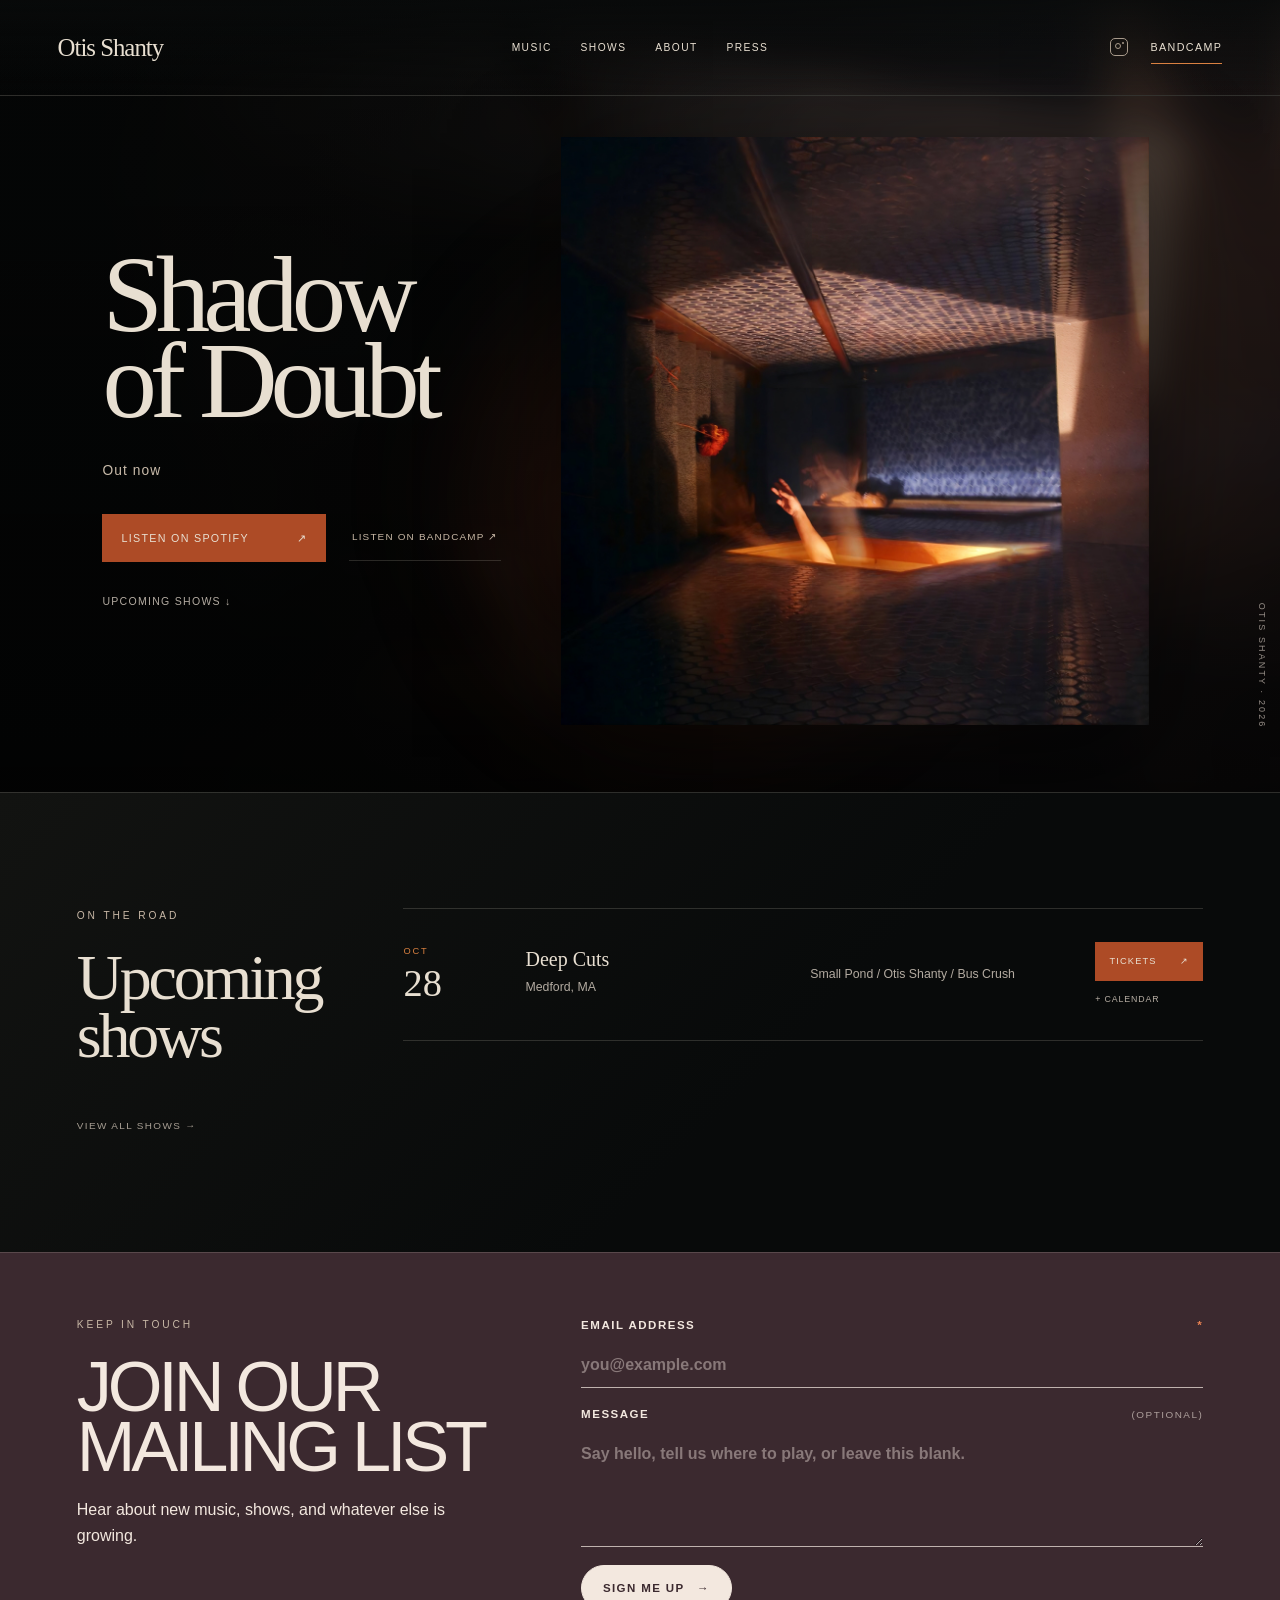
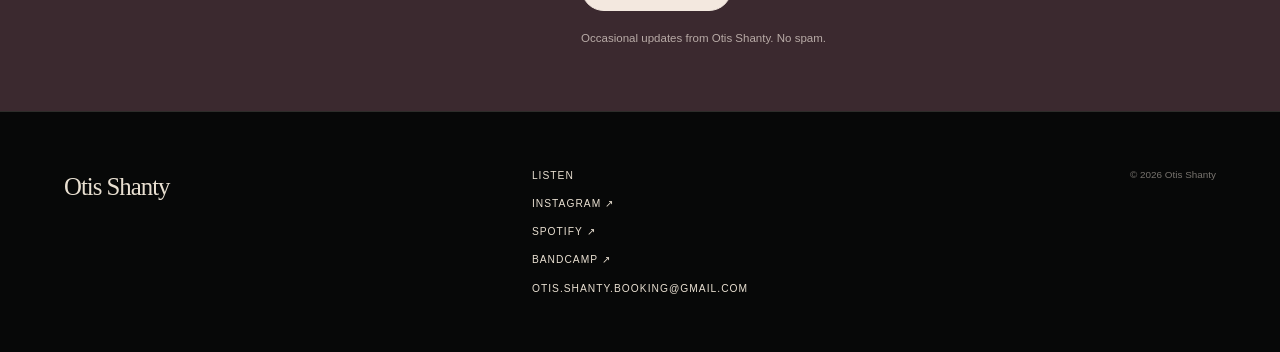
==== commit 2dbb97d6: "Update album bio, streaming links, and October 28 show" ====
--- a/index.html
+++ b/index.html
@@ -1,2 +1,2 @@
-<!DOCTYPE html><html lang="en"><head><script src="/mailing-list.js"></script><meta charSet="utf-8"/><meta name="viewport" content="width=device-width, initial-scale=1"/><link rel="stylesheet" href="/_next/static/css/index.DR4LeofQ.css" data-rsc-css-href="/_next/static/css/index.DR4LeofQ.css" data-precedence="vite-rsc/importer-resources"/><link rel="modulepreload" fetchPriority="low" href="/_next/static/chunks/index-cni4D26_.js"/><script src="/_next/static/chunks/rolldown-runtime-C60lm6uB.js" type="module" async=""></script><script src="/_next/static/chunks/framework-BgSIrAUN.js" type="module" async=""></script><link rel="modulepreload" href="/_next/static/chunks/layout-segment-context-Bv2goqE6.js" crossorigin=""/><link rel="modulepreload" href="/_next/static/chunks/SiteChrome-Cmtlme1c.js" crossorigin=""/><link rel="modulepreload" href="/_next/static/chunks/image-Dmigh-HE.js" crossorigin=""/><title>Otis Shanty — Shadow of Doubt</title><meta name="description" content="Shadow of Doubt, the new album from Otis Shanty. Out September 17, 2026."/><meta property="og:title" content="Otis Shanty — Shadow of Doubt"/><meta property="og:description" content="The new album. Out September 17, 2026."/><meta property="og:image" content="https://www.otisshanty.com/og.png"/><meta name="twitter:card" content="summary_large_image"/><meta name="twitter:title" content="Otis Shanty — Shadow of Doubt"/><meta name="twitter:description" content="The new album. Out September 17, 2026."/><meta name="twitter:image" content="https://www.otisshanty.com/og.png"/><script>Object.assign(((self[Symbol.for("vinext.navigationRuntime")]??={bootstrap:{routeManifest:null},functions:{}}).bootstrap.rsc??={rsc:[]}),{params:{},nav:{"pathname":"/","searchParams":[]}})</script><link rel="modulepreload" href="/_next/static/chunks/index-cni4D26_.js" />
-</head><body><a class="skip-link" href="#main-content">Skip to content</a><main id="main-content"><header class="site-header "><a class="wordmark" href="/">Otis Shanty</a><nav aria-label="Primary navigation"><a href="/music">Music</a><a href="/shows">Shows</a><a href="/about">About</a><a href="/press">Press</a></nav><div class="header-actions"><a class="instagram-icon" href="https://www.instagram.com/otis.shanty/?hl=en" target="_blank" rel="noreferrer" aria-label="Otis Shanty on Instagram" title="Instagram"><span></span></a><a class="preorder-small" href="https://otisshanty.bandcamp.com/album/shadow-of-doubt">Pre-order</a></div><button class="menu-button" type="button" aria-label="Open menu" aria-expanded="false" aria-controls="mobile-navigation"><span></span><span></span></button><div id="mobile-navigation" aria-hidden="true" class="mobile-menu "><a href="/music">Music</a><a href="/shows">Shows</a><a href="/about">About</a><a href="/press">Press</a><a class="mobile-preorder" href="https://otisshanty.bandcamp.com/album/shadow-of-doubt">Pre-order on Bandcamp ↗</a></div></header><section class="hero"><div class="hero-glow" aria-hidden="true"></div><div class="hero-copy"><h1>Shadow<br/>of Doubt</h1><p class="date">September 17, 2026</p><div class="hero-actions"><a class="preorder" href="https://otisshanty.bandcamp.com/album/shadow-of-doubt">Pre-order on Bandcamp <span>↗</span></a><a class="listen-secondary" href="/music">Explore the music →</a></div><a class="shows-link" href="#shows">Upcoming shows ↓</a></div><figure class="cover"><img src="/shadow-of-doubt.jpeg" alt="Shadow of Doubt album artwork" loading="eager" fetchPriority="high" decoding="async" data-nimg="fill" style="position:absolute;inset:0;width:100%;height:100%;object-fit:cover"/></figure><p class="catalog">OTIS SHANTY · 2026</p></section><section id="shows" class="home-shows section-pad"><div class="section-heading"><p class="eyebrow">On the road</p><h2>Upcoming<br/>shows</h2><a href="/shows">View all shows →</a></div><div class="shows-list "><article class="show-row"><time dateTime="2026-09-17"><span>Sep</span>17</time><div class="show-venue"><h3>Crystal Ballroom</h3><p>Somerville, MA</p></div><div class="show-detail"><p>With Jonny Tex, Clifford &amp; Dry Eyes</p><p>Doors 7 PM</p></div><div class="show-actions"><a class="ticket-link" href="https://www.ticketmaster.com/otis-shanty-somerville-massachusetts-09-17-2026/event/01006504EF1653F0" target="_blank" rel="noreferrer" aria-label="Buy tickets for Otis Shanty at Crystal Ballroom">Tickets <span aria-hidden="true">↗</span></a><a class="calendar-link" href="/calendar/crystal-ballroom.ics" download="">+ Calendar</a></div></article><article class="show-row"><time dateTime="2026-09-18"><span>Sep</span>18</time><div class="show-venue"><h3>Alphaville</h3><p>Brooklyn, NY</p></div><div class="show-detail"><p>With Real Burn</p><p>Doors 7 PM</p></div><div class="show-actions"><a class="ticket-link" href="https://dice.fm/event/v3xo67-otis-shanty-real-burn-18th-sep-alphaville-new-york-tickets?lng=en-US" target="_blank" rel="noreferrer" aria-label="Buy tickets for Otis Shanty at Alphaville">Tickets <span aria-hidden="true">↗</span></a><a class="calendar-link" href="/calendar/alphaville.ics" download="">+ Calendar</a></div></article><article class="show-row"><time dateTime="2026-09-20"><span>Sep</span>20</time><div class="show-venue"><h3>Electric Cool-Aid</h3><p>Washington, DC</p></div><div class="show-detail"><p></p><p>Music 3 PM</p></div><div class="show-actions"><span class="ticket-soon">Tickets soon</span><a class="calendar-link" href="/calendar/electric-cool-aid.ics" download="">+ Calendar</a></div></article></div></section></main><footer><a class="footer-wordmark" href="/">Otis Shanty</a><div class="footer-links"><a href="/music">Listen</a><a href="https://www.instagram.com/otis.shanty/?hl=en" target="_blank" rel="noreferrer">Instagram ↗</a><a href="https://otisshanty.bandcamp.com/album/shadow-of-doubt">Bandcamp preorder ↗</a><a href="mailto:otis.shanty.booking@gmail.com">otis.shanty.booking@gmail.com</a></div><p>© 2026 Otis Shanty</p></footer><script type="application/ld+json">{"@context":"https://schema.org","@type":"MusicGroup","name":"Otis Shanty","genre":"Indie rock","url":"https://www.otisshanty.com","image":"https://www.otisshanty.com/otis-shanty-red.jpg","sameAs":["https://www.instagram.com/otis.shanty/?hl=en","https://otisshanty.bandcamp.com/album/shadow-of-doubt"],"album":[{"@type":"MusicAlbum","name":"Shadow of Doubt","datePublished":"2026-09-17"},{"@type":"MusicAlbum","name":"Up on the Hill","datePublished":"2024"},{"@type":"MusicAlbum","name":"Early Birds","datePublished":"2023"}]}</script><script type="module" src="/_next/static/chunks/index-cni4D26_.js" id="_R_" async=""></script><script>((self[Symbol.for("vinext.navigationRuntime")]??={bootstrap:{routeManifest:null},functions:{}}).bootstrap.rsc??={rsc:[]}).rsc.push("2:I[\"48913baa60ea\",[],\"Children\",1]\n")</script><script>((self[Symbol.for("vinext.navigationRuntime")]??={bootstrap:{routeManifest:null},functions:{}}).bootstrap.rsc??={rsc:[]}).rsc.push("3:I[\"0b63d72dce85\",[],\"GlobalErrorBoundary\",1]\n")</script><script>((self[Symbol.for("vinext.navigationRuntime")]??={bootstrap:{routeManifest:null},functions:{}}).bootstrap.rsc??={rsc:[]}).rsc.push("4:I[\"2e7a74b14406\",[],\"default\",1]\n")</script><script>((self[Symbol.for("vinext.navigationRuntime")]??={bootstrap:{routeManifest:null},functions:{}}).bootstrap.rsc??={rsc:[]}).rsc.push("5:I[\"0b63d72dce85\",[],\"ErrorBoundary\",1]\n")</script><script>((self[Symbol.for("vinext.navigationRuntime")]??={bootstrap:{routeManifest:null},functions:{}}).bootstrap.rsc??={rsc:[]}).rsc.push("6:I[\"11960209a8f5\",[],\"LayoutSegmentProvider\",1]\n")</script><script>((self[Symbol.for("vinext.navigationRuntime")]??={bootstrap:{routeManifest:null},functions:{}}).bootstrap.rsc??={rsc:[]}).rsc.push("7:I[\"48913baa60ea\",[],\"Slot\",1]\n")</script><script>((self[Symbol.for("vinext.navigationRuntime")]??={bootstrap:{routeManifest:null},functions:{}}).bootstrap.rsc??={rsc:[]}).rsc.push("8:I[\"787b601c93ac\",[],\"AppRouterScrollTarget\",1]\n")</script><script>((self[Symbol.for("vinext.navigationRuntime")]??={bootstrap:{routeManifest:null},functions:{}}).bootstrap.rsc??={rsc:[]}).rsc.push("9:I[\"0b63d72dce85\",[],\"RedirectBoundary\",1]\n")</script><script>((self[Symbol.for("vinext.navigationRuntime")]??={bootstrap:{routeManifest:null},functions:{}}).bootstrap.rsc??={rsc:[]}).rsc.push(":HL[\"/_next/static/css/index.DR4LeofQ.css\",\"style\"     ]\n")</script><script>((self[Symbol.for("vinext.navigationRuntime")]??={bootstrap:{routeManifest:null},functions:{}}).bootstrap.rsc??={rsc:[]}).rsc.push("0:{\"__route\":\"route:/\",\"__interceptionContext\":null,\"__layoutIds\":[\"layout:/\"],\"__rootLayout\":\"/\",\"__sourcePage\":\"/page\",\"page:/\":\"$L1\",\"layout:/\":[[[[\"$\",\"link\",\"css:/_next/static/css/index.DR4LeofQ.css\",{\"rel\":\"stylesheet\",\"precedence\":\"vite-rsc/importer-resources\",\"href\":\"/_next/static/css/index.DR4LeofQ.css\",\"data-rsc-css-href\":\"/_next/static/css/index.DR4LeofQ.css\"}],\"$undefined\"],[\"$\",\"html\",null,{\"lang\":\"en\",\"children\":[\"$\",\"body\",null,{\"children\":[[\"$\",\"$L2\",null,{}],[\"$\",\"script\",null,{\"type\":\"application/ld+json\",\"dangerouslySetInnerHTML\":{\"__html\":\"{\\\"@context\\\":\\\"https://schema.org\\\",\\\"@type\\\":\\\"MusicGroup\\\",\\\"name\\\":\\\"Otis Shanty\\\",\\\"genre\\\":\\\"Indie rock\\\",\\\"url\\\":\\\"https://www.otisshanty.com\\\",\\\"image\\\":\\\"https://www.otisshanty.com/otis-shanty-red.jpg\\\",\\\"sameAs\\\":[\\\"https://www.instagram.com/otis.shanty/?hl=en\\\",\\\"https://otisshanty.bandcamp.com/album/shadow-of-doubt\\\"],\\\"album\\\":[{\\\"@type\\\":\\\"MusicAlbum\\\",\\\"name\\\":\\\"Shadow of Doubt\\\",\\\"datePublished\\\":\\\"2026-09-17\\\"},{\\\"@type\\\":\\\"MusicAlbum\\\",\\\"name\\\":\\\"Up on the Hill\\\",\\\"datePublished\\\":\\\"2024\\\"},{\\\"@type\\\":\\\"MusicAlbum\\\",\\\"name\\\":\\\"Early Birds\\\",\\\"datePublished\\\":\\\"2023\\\"}]}\"}}]]}]}]],null],\"route:/\":[[[\"$\",\"meta\",null,{\"charSet\":\"utf-8\"}],[[\"$\",\"title\",\"0\",{\"children\":\"Otis Shanty — Shadow of Doubt\"}],[\"$\",\"meta\",\"1\",{\"name\":\"description\",\"content\":\"Shadow of Doubt, the new album from Otis Shanty. Out September 17, 2026.\"}],[\"$\",\"meta\",\"2\",{\"property\":\"og:title\",\"content\":\"Otis Shanty — Shadow of Doubt\"}],[\"$\",\"meta\",\"3\",{\"property\":\"og:description\",\"content\":\"The new album. Out September 17, 2026.\"}],[\"$\",\"meta\",\"4\",{\"property\":\"og:image\",\"content\":\"https://www.otisshanty.com/og.png\"}],[\"$\",\"meta\",\"5\",{\"name\":\"twitter:card\",\"content\":\"summary_large_image\"}],[\"$\",\"meta\",\"6\",{\"name\":\"twitter:title\",\"content\":\"Otis Shanty — Shadow of Doubt\"}],[\"$\",\"meta\",\"7\",{\"name\":\"twitter:description\",\"content\":\"The new album. Out September 17, 2026.\"}],[\"$\",\"meta\",\"8\",{\"name\":\"twitter:image\",\"content\":\"https://www.otisshanty.com/og.png\"}]],[[\"$\",\"meta\",\"0\",{\"name\":\"viewport\",\"content\":\"width=device-width, initial-scale=1\"}]]],[\"$\",\"$L3\",null,{\"fallback\":\"$4\",\"children\":[\"$\",\"$L5\",null,{\"fallback\":\"$4\",\"children\":[\"$\",\"$L6\",null,{\"providerId\":\"layout:/\",\"segmentMap\":{\"children\":[]},\"children\":[\"$\",\"$L7\",null,{\"id\":\"layout:/\",\"parallelSlots\":\"$undefined\",\"children\":[\"$\",\"$L8\",null,{\"children\":[\"$\",\"$L9\",null,{\"children\":[[\"$\",\"$L6\",null,{\"providerId\":\"page:/\",\"segmentMap\":{\"children\":[\"__PAGE__\"]},\"children\":[\"$\",\"$L7\",null,{\"id\":\"page:/\"}]}],null]}]}]}]}]}]}],null,null],\"__layoutFlags\":{\"layout:/\":\"s\"},\"__artifactCompatibility\":{\"schemaVersion\":1,\"graphVersion\":\"app-route-graph:1177fd80f83fa7b0\",\"deploymentVersion\":\"6ab470e7-930e-4899-9899-7eb606e21dcf\",\"appElementsSchemaVersion\":1,\"rscPayloadSchemaVersion\":1,\"rootBoundaryId\":\"/\",\"renderEpoch\":null},\"__renderObservation\":{\"schemaVersion\":1,\"output\":{\"kind\":\"app-rsc\",\"mountedSlotsFingerprint\":null,\"renderEpoch\":null,\"rootBoundaryId\":\"/\",\"routeId\":\"route:/\"},\"completeness\":\"partial\",\"boundaryOutcome\":{\"kind\":\"unknown\"},\"requestApis\":[{\"kind\":\"connection\",\"status\":\"unknown\"},{\"kind\":\"cookies\",\"status\":\"unknown\"},{\"kind\":\"draftMode\",\"status\":\"unknown\"},{\"kind\":\"headers\",\"status\":\"unknown\"},{\"kind\":\"params\",\"status\":\"unknown\"},{\"kind\":\"searchParams\",\"status\":\"unknown\"}],\"dynamicFetches\":[],\"cacheTags\":[\"/\",\"_N_T_/\",\"_N_T_/index\",\"_N_T_/layout\",\"_N_T_/page\"],\"pathTags\":[\"/\"],\"cacheability\":\"unknown\",\"downgrade\":{\"target\":\"freshRender\",\"reasons\":[{\"code\":\"CP_DOWNGRADE_CACHEABILITY_UNKNOWN\",\"target\":\"freshRender\"},{\"code\":\"CP_DOWNGRADE_INCOMPLETE_OBSERVATION\",\"completeness\":\"partial\",\"target\":\"freshRender\"},{\"code\":\"CP_DOWNGRADE_UNKNOWN_REQUEST_API\",\"requestApi\":\"connection\",\"target\":\"freshRender\"},{\"code\":\"CP_DOWNGRADE_UNKNOWN_REQUEST_API\",\"requestApi\":\"cookies\",\"target\":\"freshRender\"},{\"code\":\"CP_DOWNGRADE_UNKNOWN_REQUEST_API\",\"requestApi\":\"draftMode\",\"target\":\"freshRender\"},{\"code\":\"CP_DOWNGRADE_UNKNOWN_REQUEST_API\",\"requestApi\":\"headers\",\"target\":\"freshRender\"},{\"code\":\"CP_DOWNGRADE_UNKNOWN_REQUEST_API\",\"requestApi\":\"params\",\"target\":\"freshRender\"},{\"code\":\"CP_DOWNGRADE_UNKNOWN_REQUEST_API\",\"requestApi\":\"searchParams\",\"target\":\"freshRender\"}],\"fallback\":{\"kind\":\"breakerFallback\",\"code\":\"CP_PRIVATE_DYNAMIC_DOWNGRADE\",\"mode\":\"renderFresh\",\"scope\":\"affectedOutput\",\"fields\":{\"reasonCodes\":[\"CP_DOWNGRADE_CACHEABILITY_UNKNOWN\",\"CP_DOWNGRADE_INCOMPLETE_OBSERVATION\",\"CP_DOWNGRADE_UNKNOWN_REQUEST_API\",\"CP_DOWNGRADE_UNKNOWN_REQUEST_API\",\"CP_DOWNGRADE_UNKNOWN_REQUEST_API\",\"CP_DOWNGRADE_UNKNOWN_REQUEST_API\",\"CP_DOWNGRADE_UNKNOWN_REQUEST_API\",\"CP_DOWNGRADE_UNKNOWN_REQUEST_API\"],\"target\":\"freshRender\"}},\"isPublicCacheCandidate\":false}}}\n")</script><script>((self[Symbol.for("vinext.navigationRuntime")]??={bootstrap:{routeManifest:null},functions:{}}).bootstrap.rsc??={rsc:[]}).rsc.push("a:I[\"04dff15fd24a\",[],\"Header\",1]\n")</script><script>((self[Symbol.for("vinext.navigationRuntime")]??={bootstrap:{routeManifest:null},functions:{}}).bootstrap.rsc??={rsc:[]}).rsc.push("b:I[\"04dff15fd24a\",[],\"PREORDER\",1]\n")</script><script>((self[Symbol.for("vinext.navigationRuntime")]??={bootstrap:{routeManifest:null},functions:{}}).bootstrap.rsc??={rsc:[]}).rsc.push("c:I[\"9fb86276be8f\",[],\"default\",1]\n")</script><script>((self[Symbol.for("vinext.navigationRuntime")]??={bootstrap:{routeManifest:null},functions:{}}).bootstrap.rsc??={rsc:[]}).rsc.push("d:I[\"04dff15fd24a\",[],\"Footer\",1]\n")</script><script>((self[Symbol.for("vinext.navigationRuntime")]??={bootstrap:{routeManifest:null},functions:{}}).bootstrap.rsc??={rsc:[]}).rsc.push("1:[[\"$\",\"a\",null,{\"className\":\"skip-link\",\"href\":\"#main-content\",\"children\":\"Skip to content\"}],[\"$\",\"main\",null,{\"id\":\"main-content\",\"children\":[[\"$\",\"$La\",null,{}],[\"$\",\"section\",null,{\"className\":\"hero\",\"children\":[[\"$\",\"div\",null,{\"className\":\"hero-glow\",\"aria-hidden\":\"true\"}],[\"$\",\"div\",null,{\"className\":\"hero-copy\",\"children\":[[\"$\",\"h1\",null,{\"children\":[\"Shadow\",[\"$\",\"br\",null,{}],\"of Doubt\"]}],[\"$\",\"p\",null,{\"className\":\"date\",\"children\":\"September 17, 2026\"}],[\"$\",\"div\",null,{\"className\":\"hero-actions\",\"children\":[[\"$\",\"a\",null,{\"className\":\"preorder\",\"href\":\"$b\",\"children\":[\"Pre-order on Bandcamp \",[\"$\",\"span\",null,{\"children\":\"↗\"}]]}],[\"$\",\"a\",null,{\"className\":\"listen-secondary\",\"href\":\"/music\",\"children\":\"Explore the music →\"}]]}],[\"$\",\"a\",null,{\"className\":\"shows-link\",\"href\":\"#shows\",\"children\":\"Upcoming shows ↓\"}]]}],[\"$\",\"figure\",null,{\"className\":\"cover\",\"children\":[\"$\",\"$Lc\",null,{\"src\":\"/shadow-of-doubt.jpeg\",\"alt\":\"Shadow of Doubt album artwork\",\"fill\":true,\"priority\":true,\"sizes\":\"(max-width:800px) 88vw, 50vw\"}]}],[\"$\",\"p\",null,{\"className\":\"catalog\",\"children\":\"OTIS SHANTY · 2026\"}]]}],[\"$\",\"section\",null,{\"id\":\"shows\",\"className\":\"home-shows section-pad\",\"children\":[[\"$\",\"div\",null,{\"className\":\"section-heading\",\"children\":[[\"$\",\"p\",null,{\"className\":\"eyebrow\",\"children\":\"On the road\"}],[\"$\",\"h2\",null,{\"children\":[\"Upcoming\",[\"$\",\"br\",null,{}],\"shows\"]}],[\"$\",\"a\",null,{\"href\":\"/shows\",\"children\":\"View all shows →\"}]]}],[\"$\",\"div\",null,{\"className\":\"shows-list \",\"children\":[[\"$\",\"article\",\"2026-09-17\",{\"className\":\"show-row\",\"children\":[[\"$\",\"time\",null,{\"dateTime\":\"2026-09-17\",\"children\":[[\"$\",\"span\",null,{\"children\":\"Sep\"}],\"17\"]}],[\"$\",\"div\",null,{\"className\":\"show-venue\",\"children\":[[\"$\",\"h3\",null,{\"children\":\"Crystal Ballroom\"}],[\"$\",\"p\",null,{\"children\":\"Somerville, MA\"}]]}],[\"$\",\"div\",null,{\"className\":\"show-detail\",\"children\":[[\"$\",\"p\",null,{\"children\":\"With Jonny Tex, Clifford \u0026 Dry Eyes\"}],[\"$\",\"p\",null,{\"children\":\"Doors 7 PM\"}]]}],[\"$\",\"div\",null,{\"className\":\"show-actions\",\"children\":[[\"$\",\"a\",null,{\"className\":\"ticket-link\",\"href\":\"https://www.ticketmaster.com/otis-shanty-somerville-massachusetts-09-17-2026/event/01006504EF1653F0\",\"target\":\"_blank\",\"rel\":\"noreferrer\",\"aria-label\":\"Buy tickets for Otis Shanty at Crystal Ballroom\",\"children\":[\"Tickets \",[\"$\",\"span\",null,{\"aria-hidden\":true,\"children\":\"↗\"}]]}],[\"$\",\"a\",null,{\"className\":\"calendar-link\",\"href\":\"/calendar/crystal-ballroom.ics\",\"download\":true,\"children\":\"+ Calendar\"}]]}]]}],[\"$\",\"article\",\"2026-09-18\",{\"className\":\"show-row\",\"children\":[[\"$\",\"time\",null,{\"dateTime\":\"2026-09-18\",\"children\":[[\"$\",\"span\",null,{\"children\":\"Sep\"}],\"18\"]}],[\"$\",\"div\",null,{\"className\":\"show-venue\",\"children\":[[\"$\",\"h3\",null,{\"children\":\"Alphaville\"}],[\"$\",\"p\",null,{\"children\":\"Brooklyn, NY\"}]]}],[\"$\",\"div\",null,{\"className\":\"show-detail\",\"children\":[[\"$\",\"p\",null,{\"children\":\"With Real Burn\"}],[\"$\",\"p\",null,{\"children\":\"Doors 7 PM\"}]]}],[\"$\",\"div\",null,{\"className\":\"show-actions\",\"children\":[[\"$\",\"a\",null,{\"className\":\"ticket-link\",\"href\":\"https://dice.fm/event/v3xo67-otis-shanty-real-burn-18th-sep-alphaville-new-york-tickets?lng=en-US\",\"target\":\"_blank\",\"rel\":\"noreferrer\",\"aria-label\":\"Buy tickets for Otis Shanty at Alphaville\",\"children\":[\"Tickets \",[\"$\",\"span\",null,{\"aria-hidden\":true,\"children\":\"↗\"}]]}],[\"$\",\"a\",null,{\"className\":\"calendar-link\",\"href\":\"/calendar/alphaville.ics\",\"download\":true,\"children\":\"+ Calendar\"}]]}]]}],[\"$\",\"article\",\"2026-09-20\",{\"className\":\"show-row\",\"children\":[[\"$\",\"time\",null,{\"dateTime\":\"2026-09-20\",\"children\":[[\"$\",\"span\",null,{\"children\":\"Sep\"}],\"20\"]}],[\"$\",\"div\",null,{\"className\":\"show-venue\",\"children\":[[\"$\",\"h3\",null,{\"children\":\"Electric Cool-Aid\"}],[\"$\",\"p\",null,{\"children\":\"Washington, DC\"}]]}],[\"$\",\"div\",null,{\"className\":\"show-detail\",\"children\":[[\"$\",\"p\",null,{\"children\":\"\"}],[\"$\",\"p\",null,{\"children\":\"Music 3 PM\"}]]}],[\"$\",\"div\",null,{\"className\":\"show-actions\",\"children\":[[\"$\",\"span\",null,{\"className\":\"ticket-soon\",\"children\":\"Tickets soon\"}],[\"$\",\"a\",null,{\"className\":\"calendar-link\",\"href\":\"/calendar/electric-cool-aid.ics\",\"download\":true,\"children\":\"+ Calendar\"}]]}]]}]]}]]}]]}],[\"$\",\"$Ld\",null,{}]]\n")</script><script>Object.assign(((self[Symbol.for("vinext.navigationRuntime")]??={bootstrap:{routeManifest:null},functions:{}}).bootstrap.rsc??={rsc:[]}),{"initialCacheKind":"static"});((self[Symbol.for("vinext.navigationRuntime")]??={bootstrap:{routeManifest:null},functions:{}}).bootstrap.rsc??={rsc:[]}).done=true</script></body></html>
+<!DOCTYPE html><html lang="en"><head><meta charSet="utf-8"/><meta name="viewport" content="width=device-width, initial-scale=1"/><link rel="stylesheet" href="/_next/static/css/index.syZlC2G3.css" data-rsc-css-href="/_next/static/css/index.syZlC2G3.css" data-precedence="vite-rsc/importer-resources"/><link rel="modulepreload" fetchPriority="low" href="/_next/static/chunks/index-CY0ZWYhM.js"/><script src="/_next/static/chunks/rolldown-runtime-C60lm6uB.js" type="module" async=""></script><script src="/_next/static/chunks/framework-BgSIrAUN.js" type="module" async=""></script><link rel="modulepreload" href="/_next/static/chunks/layout-segment-context-D9GJHPmT.js" crossorigin=""/><link rel="modulepreload" href="/_next/static/chunks/SiteChrome-B37xOFVW.js" crossorigin=""/><link rel="modulepreload" href="/_next/static/chunks/image-C7e3PV2s.js" crossorigin=""/><title>Otis Shanty — Shadow of Doubt</title><meta name="description" content="Shadow of Doubt, the new album from Otis Shanty. Out now. Listen on Spotify and Bandcamp."/><meta property="og:title" content="Otis Shanty — Shadow of Doubt"/><meta property="og:description" content="The new album. Out now. Listen on Spotify and Bandcamp."/><meta property="og:image" content="https://www.otisshanty.com/og.png"/><meta name="twitter:card" content="summary_large_image"/><meta name="twitter:title" content="Otis Shanty — Shadow of Doubt"/><meta name="twitter:description" content="The new album. Out now. Listen on Spotify and Bandcamp."/><meta name="twitter:image" content="https://www.otisshanty.com/og.png"/><script>Object.assign(((self[Symbol.for("vinext.navigationRuntime")]??={bootstrap:{routeManifest:null},functions:{}}).bootstrap.rsc??={rsc:[]}),{params:{},nav:{"pathname":"/","searchParams":[]}})</script><link rel="modulepreload" href="/_next/static/chunks/index-CY0ZWYhM.js" />
+<script src="/mailing-list.js"></script></head><body><a class="skip-link" href="#main-content">Skip to content</a><main id="main-content"><header class="site-header "><a class="wordmark" href="/">Otis Shanty</a><nav aria-label="Primary navigation"><a href="/music">Music</a><a href="/shows">Shows</a><a href="/about">About</a><a href="/press">Press</a></nav><div class="header-actions"><a class="instagram-icon" href="https://www.instagram.com/otis.shanty/?hl=en" target="_blank" rel="noreferrer" aria-label="Otis Shanty on Instagram" title="Instagram"><span></span></a><a class="preorder-small" href="https://otisshanty.bandcamp.com/album/shadow-of-doubt">Bandcamp</a></div><button class="menu-button" type="button" aria-label="Open menu" aria-expanded="false" aria-controls="mobile-navigation"><span></span><span></span></button><div id="mobile-navigation" aria-hidden="true" class="mobile-menu "><a href="/music">Music</a><a href="/shows">Shows</a><a href="/about">About</a><a href="/press">Press</a><a class="mobile-preorder" href="https://otisshanty.bandcamp.com/album/shadow-of-doubt">Listen on Bandcamp ↗</a></div></header><section class="hero"><div class="hero-glow" aria-hidden="true"></div><div class="hero-copy"><h1>Shadow<br/>of Doubt</h1><p class="date">Out now</p><div class="hero-actions"><a class="preorder" href="https://open.spotify.com/album/1xPQFwvH3GGI2QdqmCt6i6?si=0ZHoi7XAS32WId8lgdNihg">Listen on Spotify <span>↗</span></a><a class="listen-secondary" href="https://otisshanty.bandcamp.com/album/shadow-of-doubt">Listen on Bandcamp ↗</a></div><a class="shows-link" href="#shows">Upcoming shows ↓</a></div><figure class="cover"><img src="/shadow-of-doubt.jpeg" alt="Shadow of Doubt album artwork" loading="eager" fetchPriority="high" decoding="async" data-nimg="fill" style="position:absolute;inset:0;width:100%;height:100%;object-fit:cover"/></figure><p class="catalog">OTIS SHANTY · 2026</p></section><section id="shows" class="home-shows section-pad"><div class="section-heading"><p class="eyebrow">On the road</p><h2>Upcoming<br/>shows</h2><a href="/shows">View all shows →</a></div><div class="shows-list "><article class="show-row"><time dateTime="2026-10-28"><span>Oct</span>28</time><div class="show-venue"><h3>Deep Cuts</h3><p>Medford, MA</p></div><div class="show-detail"><p>Small Pond / Otis Shanty / Bus Crush</p></div><div class="show-actions"><a class="ticket-link" href="https://dice.fm/event/92n2b6-small-pond-otis-shanty-bus-crush-28th-oct-deep-cuts-medford-tickets" target="_blank" rel="noreferrer" aria-label="Buy tickets for Otis Shanty at Deep Cuts">Tickets <span aria-hidden="true">↗</span></a><a class="calendar-link" href="/calendar/deep-cuts.ics" download="">+ Calendar</a></div></article></div></section></main><footer><a class="footer-wordmark" href="/">Otis Shanty</a><div class="footer-links"><a href="/music">Listen</a><a href="https://www.instagram.com/otis.shanty/?hl=en" target="_blank" rel="noreferrer">Instagram ↗</a><a href="https://open.spotify.com/album/1xPQFwvH3GGI2QdqmCt6i6?si=0ZHoi7XAS32WId8lgdNihg">Spotify ↗</a><a href="https://otisshanty.bandcamp.com/album/shadow-of-doubt">Bandcamp ↗</a><a href="mailto:otis.shanty.booking@gmail.com">otis.shanty.booking@gmail.com</a></div><p>© 2026 Otis Shanty</p></footer><script type="application/ld+json">{"@context":"https://schema.org","@type":"MusicGroup","name":"Otis Shanty","genre":"Indie rock","url":"https://www.otisshanty.com","image":"https://www.otisshanty.com/otis-shanty-red.jpg","sameAs":["https://www.instagram.com/otis.shanty/?hl=en","https://otisshanty.bandcamp.com/album/shadow-of-doubt"],"album":[{"@type":"MusicAlbum","name":"Shadow of Doubt","datePublished":"2026-09-17"},{"@type":"MusicAlbum","name":"Up on the Hill","datePublished":"2024"},{"@type":"MusicAlbum","name":"Early Birds","datePublished":"2023"}]}</script><script type="module" src="/_next/static/chunks/index-CY0ZWYhM.js" id="_R_" async=""></script><script>((self[Symbol.for("vinext.navigationRuntime")]??={bootstrap:{routeManifest:null},functions:{}}).bootstrap.rsc??={rsc:[]}).rsc.push("2:I[\"48913baa60ea\",[],\"Children\",1]\n")</script><script>((self[Symbol.for("vinext.navigationRuntime")]??={bootstrap:{routeManifest:null},functions:{}}).bootstrap.rsc??={rsc:[]}).rsc.push("3:I[\"0b63d72dce85\",[],\"GlobalErrorBoundary\",1]\n")</script><script>((self[Symbol.for("vinext.navigationRuntime")]??={bootstrap:{routeManifest:null},functions:{}}).bootstrap.rsc??={rsc:[]}).rsc.push("4:I[\"2e7a74b14406\",[],\"default\",1]\n")</script><script>((self[Symbol.for("vinext.navigationRuntime")]??={bootstrap:{routeManifest:null},functions:{}}).bootstrap.rsc??={rsc:[]}).rsc.push("5:I[\"0b63d72dce85\",[],\"ErrorBoundary\",1]\n")</script><script>((self[Symbol.for("vinext.navigationRuntime")]??={bootstrap:{routeManifest:null},functions:{}}).bootstrap.rsc??={rsc:[]}).rsc.push("6:I[\"11960209a8f5\",[],\"LayoutSegmentProvider\",1]\n")</script><script>((self[Symbol.for("vinext.navigationRuntime")]??={bootstrap:{routeManifest:null},functions:{}}).bootstrap.rsc??={rsc:[]}).rsc.push("7:I[\"48913baa60ea\",[],\"Slot\",1]\n")</script><script>((self[Symbol.for("vinext.navigationRuntime")]??={bootstrap:{routeManifest:null},functions:{}}).bootstrap.rsc??={rsc:[]}).rsc.push("8:I[\"787b601c93ac\",[],\"AppRouterScrollTarget\",1]\n")</script><script>((self[Symbol.for("vinext.navigationRuntime")]??={bootstrap:{routeManifest:null},functions:{}}).bootstrap.rsc??={rsc:[]}).rsc.push("9:I[\"0b63d72dce85\",[],\"RedirectBoundary\",1]\n")</script><script>((self[Symbol.for("vinext.navigationRuntime")]??={bootstrap:{routeManifest:null},functions:{}}).bootstrap.rsc??={rsc:[]}).rsc.push(":HL[\"/_next/static/css/index.syZlC2G3.css\",\"style\"     ]\n")</script><script>((self[Symbol.for("vinext.navigationRuntime")]??={bootstrap:{routeManifest:null},functions:{}}).bootstrap.rsc??={rsc:[]}).rsc.push("0:{\"__route\":\"route:/\",\"__interceptionContext\":null,\"__layoutIds\":[\"layout:/\"],\"__rootLayout\":\"/\",\"__sourcePage\":\"/page\",\"page:/\":\"$L1\",\"layout:/\":[[[[\"$\",\"link\",\"css:/_next/static/css/index.syZlC2G3.css\",{\"rel\":\"stylesheet\",\"precedence\":\"vite-rsc/importer-resources\",\"href\":\"/_next/static/css/index.syZlC2G3.css\",\"data-rsc-css-href\":\"/_next/static/css/index.syZlC2G3.css\"}],\"$undefined\"],[\"$\",\"html\",null,{\"lang\":\"en\",\"children\":[\"$\",\"body\",null,{\"children\":[[\"$\",\"$L2\",null,{}],[\"$\",\"script\",null,{\"type\":\"application/ld+json\",\"dangerouslySetInnerHTML\":{\"__html\":\"{\\\"@context\\\":\\\"https://schema.org\\\",\\\"@type\\\":\\\"MusicGroup\\\",\\\"name\\\":\\\"Otis Shanty\\\",\\\"genre\\\":\\\"Indie rock\\\",\\\"url\\\":\\\"https://www.otisshanty.com\\\",\\\"image\\\":\\\"https://www.otisshanty.com/otis-shanty-red.jpg\\\",\\\"sameAs\\\":[\\\"https://www.instagram.com/otis.shanty/?hl=en\\\",\\\"https://otisshanty.bandcamp.com/album/shadow-of-doubt\\\"],\\\"album\\\":[{\\\"@type\\\":\\\"MusicAlbum\\\",\\\"name\\\":\\\"Shadow of Doubt\\\",\\\"datePublished\\\":\\\"2026-09-17\\\"},{\\\"@type\\\":\\\"MusicAlbum\\\",\\\"name\\\":\\\"Up on the Hill\\\",\\\"datePublished\\\":\\\"2024\\\"},{\\\"@type\\\":\\\"MusicAlbum\\\",\\\"name\\\":\\\"Early Birds\\\",\\\"datePublished\\\":\\\"2023\\\"}]}\"}}]]}]}]],null],\"route:/\":[[[\"$\",\"meta\",null,{\"charSet\":\"utf-8\"}],[[\"$\",\"title\",\"0\",{\"children\":\"Otis Shanty — Shadow of Doubt\"}],[\"$\",\"meta\",\"1\",{\"name\":\"description\",\"content\":\"Shadow of Doubt, the new album from Otis Shanty. Out now. Listen on Spotify and Bandcamp.\"}],[\"$\",\"meta\",\"2\",{\"property\":\"og:title\",\"content\":\"Otis Shanty — Shadow of Doubt\"}],[\"$\",\"meta\",\"3\",{\"property\":\"og:description\",\"content\":\"The new album. Out now. Listen on Spotify and Bandcamp.\"}],[\"$\",\"meta\",\"4\",{\"property\":\"og:image\",\"content\":\"https://www.otisshanty.com/og.png\"}],[\"$\",\"meta\",\"5\",{\"name\":\"twitter:card\",\"content\":\"summary_large_image\"}],[\"$\",\"meta\",\"6\",{\"name\":\"twitter:title\",\"content\":\"Otis Shanty — Shadow of Doubt\"}],[\"$\",\"meta\",\"7\",{\"name\":\"twitter:description\",\"content\":\"The new album. Out now. Listen on Spotify and Bandcamp.\"}],[\"$\",\"meta\",\"8\",{\"name\":\"twitter:image\",\"content\":\"https://www.otisshanty.com/og.png\"}]],[[\"$\",\"meta\",\"0\",{\"name\":\"viewport\",\"content\":\"width=device-width, initial-scale=1\"}]]],[\"$\",\"$L3\",null,{\"fallback\":\"$4\",\"children\":[\"$\",\"$L5\",null,{\"fallback\":\"$4\",\"children\":[\"$\",\"$L6\",null,{\"providerId\":\"layout:/\",\"segmentMap\":{\"children\":[]},\"children\":[\"$\",\"$L7\",null,{\"id\":\"layout:/\",\"parallelSlots\":\"$undefined\",\"children\":[\"$\",\"$L8\",null,{\"children\":[\"$\",\"$L9\",null,{\"children\":[[\"$\",\"$L6\",null,{\"providerId\":\"page:/\",\"segmentMap\":{\"children\":[\"__PAGE__\"]},\"children\":[\"$\",\"$L7\",null,{\"id\":\"page:/\"}]}],null]}]}]}]}]}]}],null,null],\"__layoutFlags\":{\"layout:/\":\"s\"},\"__artifactCompatibility\":{\"schemaVersion\":1,\"graphVersion\":\"app-route-graph:1177fd80f83fa7b0\",\"deploymentVersion\":\"6e9ef44b-2703-4c44-ae47-f699ba587ddc\",\"appElementsSchemaVersion\":1,\"rscPayloadSchemaVersion\":1,\"rootBoundaryId\":\"/\",\"renderEpoch\":null},\"__renderObservation\":{\"schemaVersion\":1,\"output\":{\"kind\":\"app-rsc\",\"mountedSlotsFingerprint\":null,\"renderEpoch\":null,\"rootBoundaryId\":\"/\",\"routeId\":\"route:/\"},\"completeness\":\"partial\",\"boundaryOutcome\":{\"kind\":\"unknown\"},\"requestApis\":[{\"kind\":\"connection\",\"status\":\"unknown\"},{\"kind\":\"cookies\",\"status\":\"unknown\"},{\"kind\":\"draftMode\",\"status\":\"unknown\"},{\"kind\":\"headers\",\"status\":\"unknown\"},{\"kind\":\"params\",\"status\":\"unknown\"},{\"kind\":\"searchParams\",\"status\":\"unknown\"}],\"dynamicFetches\":[],\"cacheTags\":[\"/\",\"_N_T_/\",\"_N_T_/index\",\"_N_T_/layout\",\"_N_T_/page\"],\"pathTags\":[\"/\"],\"cacheability\":\"unknown\",\"downgrade\":{\"target\":\"freshRender\",\"reasons\":[{\"code\":\"CP_DOWNGRADE_CACHEABILITY_UNKNOWN\",\"target\":\"freshRender\"},{\"code\":\"CP_DOWNGRADE_INCOMPLETE_OBSERVATION\",\"completeness\":\"partial\",\"target\":\"freshRender\"},{\"code\":\"CP_DOWNGRADE_UNKNOWN_REQUEST_API\",\"requestApi\":\"connection\",\"target\":\"freshRender\"},{\"code\":\"CP_DOWNGRADE_UNKNOWN_REQUEST_API\",\"requestApi\":\"cookies\",\"target\":\"freshRender\"},{\"code\":\"CP_DOWNGRADE_UNKNOWN_REQUEST_API\",\"requestApi\":\"draftMode\",\"target\":\"freshRender\"},{\"code\":\"CP_DOWNGRADE_UNKNOWN_REQUEST_API\",\"requestApi\":\"headers\",\"target\":\"freshRender\"},{\"code\":\"CP_DOWNGRADE_UNKNOWN_REQUEST_API\",\"requestApi\":\"params\",\"target\":\"freshRender\"},{\"code\":\"CP_DOWNGRADE_UNKNOWN_REQUEST_API\",\"requestApi\":\"searchParams\",\"target\":\"freshRender\"}],\"fallback\":{\"kind\":\"breakerFallback\",\"code\":\"CP_PRIVATE_DYNAMIC_DOWNGRADE\",\"mode\":\"renderFresh\",\"scope\":\"affectedOutput\",\"fields\":{\"reasonCodes\":[\"CP_DOWNGRADE_CACHEABILITY_UNKNOWN\",\"CP_DOWNGRADE_INCOMPLETE_OBSERVATION\",\"CP_DOWNGRADE_UNKNOWN_REQUEST_API\",\"CP_DOWNGRADE_UNKNOWN_REQUEST_API\",\"CP_DOWNGRADE_UNKNOWN_REQUEST_API\",\"CP_DOWNGRADE_UNKNOWN_REQUEST_API\",\"CP_DOWNGRADE_UNKNOWN_REQUEST_API\",\"CP_DOWNGRADE_UNKNOWN_REQUEST_API\"],\"target\":\"freshRender\"}},\"isPublicCacheCandidate\":false}}}\n")</script><script>((self[Symbol.for("vinext.navigationRuntime")]??={bootstrap:{routeManifest:null},functions:{}}).bootstrap.rsc??={rsc:[]}).rsc.push("a:I[\"04dff15fd24a\",[],\"Header\",1]\n")</script><script>((self[Symbol.for("vinext.navigationRuntime")]??={bootstrap:{routeManifest:null},functions:{}}).bootstrap.rsc??={rsc:[]}).rsc.push("b:I[\"04dff15fd24a\",[],\"SPOTIFY\",1]\n")</script><script>((self[Symbol.for("vinext.navigationRuntime")]??={bootstrap:{routeManifest:null},functions:{}}).bootstrap.rsc??={rsc:[]}).rsc.push("c:I[\"04dff15fd24a\",[],\"BANDCAMP\",1]\n")</script><script>((self[Symbol.for("vinext.navigationRuntime")]??={bootstrap:{routeManifest:null},functions:{}}).bootstrap.rsc??={rsc:[]}).rsc.push("d:I[\"9fb86276be8f\",[],\"default\",1]\n")</script><script>((self[Symbol.for("vinext.navigationRuntime")]??={bootstrap:{routeManifest:null},functions:{}}).bootstrap.rsc??={rsc:[]}).rsc.push("e:I[\"04dff15fd24a\",[],\"Footer\",1]\n")</script><script>((self[Symbol.for("vinext.navigationRuntime")]??={bootstrap:{routeManifest:null},functions:{}}).bootstrap.rsc??={rsc:[]}).rsc.push("1:[[\"$\",\"a\",null,{\"className\":\"skip-link\",\"href\":\"#main-content\",\"children\":\"Skip to content\"}],[\"$\",\"main\",null,{\"id\":\"main-content\",\"children\":[[\"$\",\"$La\",null,{}],[\"$\",\"section\",null,{\"className\":\"hero\",\"children\":[[\"$\",\"div\",null,{\"className\":\"hero-glow\",\"aria-hidden\":\"true\"}],[\"$\",\"div\",null,{\"className\":\"hero-copy\",\"children\":[[\"$\",\"h1\",null,{\"children\":[\"Shadow\",[\"$\",\"br\",null,{}],\"of Doubt\"]}],[\"$\",\"p\",null,{\"className\":\"date\",\"children\":\"Out now\"}],[\"$\",\"div\",null,{\"className\":\"hero-actions\",\"children\":[[\"$\",\"a\",null,{\"className\":\"preorder\",\"href\":\"$b\",\"children\":[\"Listen on Spotify \",[\"$\",\"span\",null,{\"children\":\"↗\"}]]}],[\"$\",\"a\",null,{\"className\":\"listen-secondary\",\"href\":\"$c\",\"children\":\"Listen on Bandcamp ↗\"}]]}],[\"$\",\"a\",null,{\"className\":\"shows-link\",\"href\":\"#shows\",\"children\":\"Upcoming shows ↓\"}]]}],[\"$\",\"figure\",null,{\"className\":\"cover\",\"children\":[\"$\",\"$Ld\",null,{\"src\":\"/shadow-of-doubt.jpeg\",\"alt\":\"Shadow of Doubt album artwork\",\"fill\":true,\"priority\":true,\"sizes\":\"(max-width:800px) 88vw, 50vw\"}]}],[\"$\",\"p\",null,{\"className\":\"catalog\",\"children\":\"OTIS SHANTY · 2026\"}]]}],[\"$\",\"section\",null,{\"id\":\"shows\",\"className\":\"home-shows section-pad\",\"children\":[[\"$\",\"div\",null,{\"className\":\"section-heading\",\"children\":[[\"$\",\"p\",null,{\"className\":\"eyebrow\",\"children\":\"On the road\"}],[\"$\",\"h2\",null,{\"children\":[\"Upcoming\",[\"$\",\"br\",null,{}],\"shows\"]}],[\"$\",\"a\",null,{\"href\":\"/shows\",\"children\":\"View all shows →\"}]]}],[\"$\",\"div\",null,{\"className\":\"shows-list \",\"children\":[[\"$\",\"article\",\"2026-10-28\",{\"className\":\"show-row\",\"children\":[[\"$\",\"time\",null,{\"dateTime\":\"2026-10-28\",\"children\":[[\"$\",\"span\",null,{\"children\":\"Oct\"}],\"28\"]}],[\"$\",\"div\",null,{\"className\":\"show-venue\",\"children\":[[\"$\",\"h3\",null,{\"children\":\"Deep Cuts\"}],[\"$\",\"p\",null,{\"children\":\"Medford, MA\"}]]}],[\"$\",\"div\",null,{\"className\":\"show-detail\",\"children\":[\"$\",\"p\",null,{\"children\":\"Small Pond / Otis Shanty / Bus Crush\"}]}],[\"$\",\"div\",null,{\"className\":\"show-actions\",\"children\":[[\"$\",\"a\",null,{\"className\":\"ticket-link\",\"href\":\"https://dice.fm/event/92n2b6-small-pond-otis-shanty-bus-crush-28th-oct-deep-cuts-medford-tickets\",\"target\":\"_blank\",\"rel\":\"noreferrer\",\"aria-label\":\"Buy tickets for Otis Shanty at Deep Cuts\",\"children\":[\"Tickets \",[\"$\",\"span\",null,{\"aria-hidden\":true,\"children\":\"↗\"}]]}],[\"$\",\"a\",null,{\"className\":\"calendar-link\",\"href\":\"/calendar/deep-cuts.ics\",\"download\":true,\"children\":\"+ Calendar\"}]]}]]}]]}]]}]]}],[\"$\",\"$Le\",null,{}]]\n")</script><script>Object.assign(((self[Symbol.for("vinext.navigationRuntime")]??={bootstrap:{routeManifest:null},functions:{}}).bootstrap.rsc??={rsc:[]}),{"initialCacheKind":"static"});((self[Symbol.for("vinext.navigationRuntime")]??={bootstrap:{routeManifest:null},functions:{}}).bootstrap.rsc??={rsc:[]}).done=true</script></body></html>
--- a/_next/static/css/index.syZlC2G3.css
+++ b/_next/static/css/index.syZlC2G3.css
@@ -0,0 +1,2 @@
+/*! tailwindcss v4.2.1 | MIT License | https://tailwindcss.com */
+@layer properties{@supports (((-webkit-hyphens:none)) and (not (margin-trim:inline))) or ((-moz-orient:inline) and (not (color:rgb(from red r g b)))){*,:before,:after{--tw-shadow:0 0 #0000;--tw-shadow-color:initial;--tw-shadow-alpha:100%;--tw-inset-shadow:0 0 #0000;--tw-inset-shadow-color:initial;--tw-inset-shadow-alpha:100%;--tw-ring-color:initial;--tw-ring-shadow:0 0 #0000;--tw-inset-ring-color:initial;--tw-inset-ring-shadow:0 0 #0000;--tw-ring-inset:initial;--tw-ring-offset-width:0px;--tw-ring-offset-color:#fff;--tw-ring-offset-shadow:0 0 #0000}::backdrop{--tw-shadow:0 0 #0000;--tw-shadow-color:initial;--tw-shadow-alpha:100%;--tw-inset-shadow:0 0 #0000;--tw-inset-shadow-color:initial;--tw-inset-shadow-alpha:100%;--tw-ring-color:initial;--tw-ring-shadow:0 0 #0000;--tw-inset-ring-color:initial;--tw-inset-ring-shadow:0 0 #0000;--tw-ring-inset:initial;--tw-ring-offset-width:0px;--tw-ring-offset-color:#fff;--tw-ring-offset-shadow:0 0 #0000}}}@layer theme{:root,:host{--font-sans:ui-sans-serif, system-ui, sans-serif, "Apple Color Emoji", "Segoe UI Emoji", "Segoe UI Symbol", "Noto Color Emoji";--font-mono:ui-monospace, SFMono-Regular, Menlo, Monaco, Consolas, "Liberation Mono", "Courier New", monospace;--spacing:.25rem;--default-font-family:var(--font-sans);--default-mono-font-family:var(--font-mono)}}@layer base{*,:after,:before{box-sizing:border-box;border:0 solid;margin:0;padding:0}::backdrop{box-sizing:border-box;border:0 solid;margin:0;padding:0}::file-selector-button{box-sizing:border-box;border:0 solid;margin:0;padding:0}html,:host{-webkit-text-size-adjust:100%;tab-size:4;line-height:1.5;font-family:var(--default-font-family,ui-sans-serif, system-ui, sans-serif, "Apple Color Emoji", "Segoe UI Emoji", "Segoe UI Symbol", "Noto Color Emoji");font-feature-settings:var(--default-font-feature-settings,normal);font-variation-settings:var(--default-font-variation-settings,normal);-webkit-tap-highlight-color:transparent}hr{height:0;color:inherit;border-top-width:1px}abbr:where([title]){-webkit-text-decoration:underline dotted;text-decoration:underline dotted}h1,h2,h3,h4,h5,h6{font-size:inherit;font-weight:inherit}a{color:inherit;-webkit-text-decoration:inherit;-webkit-text-decoration:inherit;-webkit-text-decoration:inherit;-webkit-text-decoration:inherit;text-decoration:inherit}b,strong{font-weight:bolder}code,kbd,samp,pre{font-family:var(--default-mono-font-family,ui-monospace, SFMono-Regular, Menlo, Monaco, Consolas, "Liberation Mono", "Courier New", monospace);font-feature-settings:var(--default-mono-font-feature-settings,normal);font-variation-settings:var(--default-mono-font-variation-settings,normal);font-size:1em}small{font-size:80%}sub,sup{vertical-align:baseline;font-size:75%;line-height:0;position:relative}sub{bottom:-.25em}sup{top:-.5em}table{text-indent:0;border-color:inherit;border-collapse:collapse}:-moz-focusring{outline:auto}progress{vertical-align:baseline}summary{display:list-item}ol,ul,menu{list-style:none}img,svg,video,canvas,audio,iframe,embed,object{vertical-align:middle;display:block}img,video{max-width:100%;height:auto}button,input,select,optgroup,textarea{font:inherit;font-feature-settings:inherit;font-variation-settings:inherit;letter-spacing:inherit;color:inherit;opacity:1;background-color:#0000;border-radius:0}::file-selector-button{font:inherit;font-feature-settings:inherit;font-variation-settings:inherit;letter-spacing:inherit;color:inherit;opacity:1;background-color:#0000;border-radius:0}:where(select:is([multiple],[size])) optgroup{font-weight:bolder}:where(select:is([multiple],[size])) optgroup option{padding-inline-start:20px}::file-selector-button{margin-inline-end:4px}::placeholder{opacity:1}@supports (not ((-webkit-appearance:-apple-pay-button))) or (contain-intrinsic-size:1px){::placeholder{color:currentColor}@supports (color:color-mix(in lab, red, red)){::placeholder{color:color-mix(in oklab, currentcolor 50%, transparent)}}}textarea{resize:vertical}::-webkit-search-decoration{-webkit-appearance:none}::-webkit-date-and-time-value{min-height:1lh;text-align:inherit}::-webkit-datetime-edit{display:inline-flex}::-webkit-datetime-edit-fields-wrapper{padding:0}::-webkit-datetime-edit{padding-block:0}::-webkit-datetime-edit-year-field{padding-block:0}::-webkit-datetime-edit-month-field{padding-block:0}::-webkit-datetime-edit-day-field{padding-block:0}::-webkit-datetime-edit-hour-field{padding-block:0}::-webkit-datetime-edit-minute-field{padding-block:0}::-webkit-datetime-edit-second-field{padding-block:0}::-webkit-datetime-edit-millisecond-field{padding-block:0}::-webkit-datetime-edit-meridiem-field{padding-block:0}::-webkit-calendar-picker-indicator{line-height:1}:-moz-ui-invalid{box-shadow:none}button,input:where([type=button],[type=reset],[type=submit]){-webkit-appearance:button;appearance:button}::file-selector-button{-webkit-appearance:button;appearance:button}::-webkit-inner-spin-button{height:auto}::-webkit-outer-spin-button{height:auto}[hidden]:where(:not([hidden=until-found])){display:none!important}}@layer components;@layer utilities{.start{inset-inline-start:var(--spacing)}.table{display:table}.shadow{--tw-shadow:0 1px 3px 0 var(--tw-shadow-color,#0000001a), 0 1px 2px -1px var(--tw-shadow-color,#0000001a);box-shadow:var(--tw-inset-shadow), var(--tw-inset-ring-shadow), var(--tw-ring-offset-shadow), var(--tw-ring-shadow), var(--tw-shadow)}}:root{--ink:#080a0a;--ink2:#101111;--bone:#e8dfd1;--dim:#a79e93;--line:#e8dfd12b;--rust:#ad4b26;--amber:#da8141;--steel:#718089}*{box-sizing:border-box}html{scroll-behavior:smooth;background:var(--ink)}body{background:var(--ink);color:var(--bone);margin:0;font-family:Arial,Helvetica,sans-serif}a{color:inherit;text-decoration:none}button{font:inherit;color:inherit}::selection{background:var(--rust);color:var(--bone)}.site-header{z-index:30;border-bottom:1px solid var(--line);background:linear-gradient(#080a0acc,#0000);grid-template-columns:1fr auto 1fr;align-items:center;width:100%;height:96px;padding:0 4.5vw;display:grid;position:absolute;top:0;left:0}.header-solid{-webkit-backdrop-filter:blur(14px);backdrop-filter:blur(14px);background:#080a0ae6;position:fixed}.wordmark,.footer-wordmark{letter-spacing:-.04em;font-family:Georgia,serif;font-size:1.55rem}.site-header nav{text-transform:uppercase;letter-spacing:.14em;gap:1.8rem;font-size:.64rem;display:flex}.site-header nav a,.footer-links a{transition:color .2s}.site-header nav a:hover,.footer-links a:hover{color:var(--amber)}.preorder-small{border-bottom:1px solid var(--amber);text-transform:uppercase;letter-spacing:.13em;justify-self:end;padding:.5rem 0;font-size:.67rem}.menu-button,.mobile-menu{display:none}.hero{isolation:isolate;grid-template-columns:42% 58%;align-items:center;min-height:100svh;padding:130px 5vw 60px;display:grid;position:relative;overflow:hidden}.hero:before{content:"";z-index:-3;filter:blur(18px)saturate(.72);opacity:.64;background:linear-gradient(90deg,#060808fa 0%,#060808d6 43%,#06080833),url(/shadow-of-doubt.jpeg) 50%/cover;position:absolute;inset:0;transform:scale(1.08)}.hero:after{content:"";z-index:-2;background:linear-gradient(#00000014,#0009),radial-gradient(circle at 82% 45%,#0000 0 25%,#04050585 70%);position:absolute;inset:0}.hero-glow{z-index:-1;filter:blur(70px);background:#bf4b1f24;border-radius:50%;width:34vw;height:34vw;position:absolute;top:35%;left:38%}.hero-copy{z-index:2;padding-left:3vw;position:relative}.eyebrow{color:#c8b8a6;text-transform:uppercase;letter-spacing:.28em;margin:0 0 1.6rem;font-size:.64rem}.hero h1,.page-title h1{letter-spacing:-.065em;margin:0 0 2.3rem;font-family:Georgia,serif;font-size:clamp(4.6rem,8.5vw,9rem);font-weight:400;line-height:.79}.date{color:#c9bbaa;letter-spacing:.08em;margin:0 0 2rem;font-size:.86rem}.preorder{background:var(--rust);text-transform:uppercase;letter-spacing:.12em;align-items:center;gap:3rem;padding:1rem 1.2rem;font-size:.67rem;transition:background .25s;display:inline-flex}.preorder:hover{background:#c66134}.shows-link{width:max-content;color:var(--dim);letter-spacing:.12em;text-transform:uppercase;margin-top:2rem;font-size:.66rem;display:block}.cover{aspect-ratio:1;width:min(52vw,740px);margin:0 0 0 -2vw;position:relative;box-shadow:0 32px 100px #0000008c}.cover img{object-fit:cover}.catalog{color:#978f88;letter-spacing:.24em;transform-origin:100% 100%;font-size:.56rem;position:absolute;bottom:5rem;right:2vw;transform:rotate(90deg)}.section-pad{padding:9vw 6vw}.home-shows{border-top:1px solid var(--line);background:linear-gradient(135deg,#121311,#080a0a 60%);grid-template-columns:29% 71%;display:grid}.section-heading h2,.release-info h2{letter-spacing:-.05em;margin:0 0 3rem;font:400 clamp(2.6rem,5vw,5.5rem)/.9 Georgia,serif}.section-heading>a{text-transform:uppercase;letter-spacing:.14em;color:var(--dim);font-size:.62rem}.shows-list{border-top:1px solid var(--line)}.show-row{border-bottom:1px solid var(--line);grid-template-columns:90px 1.3fr 1.3fr auto;align-items:center;gap:2rem;min-height:132px;display:grid}.show-row time{font:400 2.4rem/1 Georgia,serif}.show-row time span{text-transform:uppercase;letter-spacing:.2em;color:var(--amber);margin-bottom:.45rem;font:400 .58rem/1 Arial,sans-serif;display:block}.show-row h3{margin:0 0 .5rem;font:400 1.25rem/1.1 Georgia,serif}.show-row p{color:var(--dim);margin:.3rem 0;font-size:.77rem;line-height:1.5}.ticket-soon{text-transform:uppercase;letter-spacing:.12em;color:#8c8983;font-size:.56rem}footer{border-top:1px solid var(--line);background:#070808;grid-template-columns:1fr auto 1fr;align-items:start;min-height:180px;padding:3.5rem 5vw;display:grid}.footer-links{letter-spacing:.1em;text-transform:uppercase;flex-direction:column;gap:.8rem;font-size:.64rem;display:flex}footer>p{color:#77736e;justify-self:end;margin:0;font-size:.62rem}.inner-page{min-height:85vh;padding:96px 5vw 9vw}.page-kicker{color:#77736e;text-transform:uppercase;letter-spacing:.18em;align-items:center;height:90px;font-size:.56rem;display:flex}.page-kicker span{color:var(--rust);padding:0 .8rem}.page-title{border-top:1px solid var(--line);padding:5vw 0 7vw}.page-title h1{margin:0;font-size:clamp(5rem,10vw,10rem)}.split-title{justify-content:space-between;align-items:flex-end;display:flex}.split-title>p{color:var(--dim);margin:0 3vw 1rem 0;font:400 1.05rem/1.6 Georgia,serif}.featured-release{background:#111210;grid-template-columns:minmax(0,1.2fr) minmax(300px,.8fr);align-items:center;display:grid}.release-cover{aspect-ratio:1;position:relative}.release-cover img{object-fit:cover}.release-info{padding:8vw 5vw}.release-info>p:not(.eyebrow){color:var(--dim);margin:0 0 2.2rem}.catalog-list{margin:10vw 0 2vw}.catalog-list article{border-top:1px solid var(--line);grid-template-columns:80px 1fr auto;align-items:center;padding:2rem 0;display:grid}.catalog-list article:last-child{border-bottom:1px solid var(--line)}.catalog-list article>span,.catalog-list time{color:#807b74;letter-spacing:.14em;font-size:.66rem}.catalog-list h3{letter-spacing:-.04em;margin:0;font:400 clamp(1.7rem,3.6vw,3.8rem)/1 Georgia,serif}.shows-full .show-row{grid-template-columns:120px 1.2fr 1fr auto;min-height:180px}.shows-full .show-row time{font-size:3.4rem}.shows-note{max-width:420px;color:var(--dim);margin:3rem 0 0 auto;font-size:.78rem;line-height:1.7}.band-photo{aspect-ratio:1.85;width:100%;margin:0;position:relative}.band-photo img{object-fit:cover}.band-photo figcaption{color:#77736e;text-transform:uppercase;letter-spacing:.14em;font-size:.53rem;position:absolute;bottom:-1.7rem;right:0}.bio{padding:10vw 9vw 0 28vw}.bio>p{color:#d7cdbf;margin:0 0 2.2rem;font:400 clamp(1.2rem,2vw,2rem)/1.55 Georgia,serif}.bio aside{border-top:1px solid var(--line);justify-content:space-between;margin-top:5rem;padding-top:2rem;font-size:.7rem;display:flex}.bio aside span{text-transform:uppercase;letter-spacing:.17em;color:var(--dim)}.bio aside a{border-bottom:1px solid var(--rust)}.press-list>section{margin-bottom:7vw}.press-list header{border-bottom:1px solid var(--line);justify-content:space-between;align-items:baseline;padding-bottom:1.2rem;display:flex}.press-list header h2{margin:0;font:400 2.4rem/1 Georgia,serif}.press-list header span{color:var(--dim);font-size:.67rem}.press-list section>a{border-bottom:1px solid var(--line);grid-template-columns:190px 1fr auto;align-items:center;gap:2rem;min-height:125px;display:grid}.press-list section>a>span{text-transform:uppercase;letter-spacing:.13em;color:var(--amber);font-size:.6rem}.press-list h3{margin:0;font:400 clamp(1.3rem,2.5vw,2.5rem)/1.15 Georgia,serif}.press-list b{color:var(--dim);font-weight:400}@media (max-width:800px){.site-header{grid-template-columns:1fr auto auto;height:76px;padding:0 6vw}.site-header nav{display:none}.preorder-small{margin-right:1.4rem}.menu-button{background:0 0;border:0;width:28px;height:28px;padding:6px 0;display:block}.menu-button span{background:var(--bone);width:100%;height:1px;margin:5px 0;display:block}.mobile-menu{visibility:hidden;opacity:0;background:#090b0b;flex-direction:column;gap:1.5rem;padding:10vw 7vw;transition:all .25s;display:flex;position:fixed;inset:76px 0 0;transform:translateY(-10px)}.mobile-menu.is-open{visibility:visible;opacity:1;transform:none}.mobile-menu a{font:400 2.8rem/1 Georgia,serif}.mobile-menu .mobile-preorder{text-transform:uppercase;letter-spacing:.12em;background:var(--rust);margin-top:1rem;padding:1.2rem;font:400 .67rem/1 Arial,sans-serif}.hero{grid-template-columns:1fr;align-content:start;padding:110px 6vw 52px}.hero-copy{padding:0;display:grid}.hero h1{margin-bottom:1.5rem;font-size:clamp(4.2rem,21vw,7rem)}.cover{grid-row:2;width:100%;margin:3rem 0 0}.catalog{display:none}.preorder{justify-content:space-between}.home-shows{grid-template-columns:1fr;padding:20vw 6vw}.section-heading{margin-bottom:4rem}.section-heading h2{font-size:3.8rem}.show-row,.shows-full .show-row{grid-template-columns:60px 1fr;gap:.8rem 1.2rem;min-height:0;padding:1.6rem 0}.show-row time,.shows-full .show-row time{grid-row:1/3;font-size:2.3rem}.show-detail,.ticket-soon{grid-column:2}.footer-wordmark{margin-bottom:2rem}footer{grid-template-columns:1fr;padding:3rem 6vw}footer>p{justify-self:start;margin-top:2rem}.inner-page{padding:76px 6vw 18vw}.page-kicker{height:70px}.page-title{padding:12vw 0 18vw}.page-title h1{font-size:25vw}.split-title{display:block}.split-title>p{margin-top:2rem}.featured-release{grid-template-columns:1fr}.release-info{padding:14vw 7vw}.catalog-list{margin-top:24vw}.catalog-list article{grid-template-columns:40px 1fr auto}.catalog-list h3{font-size:1.8rem}.band-photo{aspect-ratio:.8}.band-photo img{object-position:center}.bio{padding:20vw 0 0}.bio>p{font-size:1.25rem}.bio aside{display:block}.bio aside a{width:max-content;margin-top:1rem;display:block}.press-list>section{margin-bottom:18vw}.press-list section>a{grid-template-columns:1fr auto;gap:.8rem;padding:1.5rem 0}.press-list section>a>span,.press-list h3{grid-column:1}.press-list b{grid-area:1/2/3}.press-list header h2{font-size:2rem}}.header-actions{justify-self:end;align-items:center;gap:1.4rem;display:flex}.header-actions .preorder-small{justify-self:auto}.instagram-icon{opacity:.82;border:1px solid #c8b8a6;border-radius:5px;width:18px;height:18px;transition:opacity .2s;position:relative}.instagram-icon:before{content:"";border:1px solid #c8b8a6;border-radius:50%;width:6px;height:6px;position:absolute;top:4px;left:4px}.instagram-icon:after{content:"";background:#c8b8a6;border-radius:50%;width:2px;height:2px;position:absolute;top:3px;right:3px}.instagram-icon:hover{opacity:1}@media (max-width:800px){.header-actions{gap:1rem;margin-right:1.2rem}.header-actions .preorder-small{margin:0}}.release-grid{grid-template-columns:repeat(2,minmax(0,1fr));gap:6vw 3vw;display:grid}.release-card{display:block}.catalog-cover{aspect-ratio:1;background:#131514;position:relative;overflow:hidden}.catalog-cover img{object-fit:cover;transition:transform .5s,filter .5s}.release-card:hover .catalog-cover img{filter:brightness(1.06);transform:scale(1.015)}.catalog-meta{border-bottom:1px solid var(--line);grid-template-columns:40px 1fr auto 18px;align-items:baseline;padding:1.3rem 0;display:grid}.catalog-list .catalog-meta span,.catalog-list .catalog-meta time{color:#807b74;letter-spacing:.14em;font-size:.66rem}.catalog-list .catalog-meta h3{font-size:clamp(1.45rem,2.4vw,2.5rem)}.catalog-meta b{color:var(--dim);text-align:right;font-weight:400;transition:color .2s,transform .2s}.release-card:hover .catalog-meta b{color:var(--amber);transform:translate(2px,-2px)}@media (max-width:800px){.release-grid{grid-template-columns:1fr;gap:14vw}.catalog-meta{grid-template-columns:40px 1fr auto 18px}.catalog-list .catalog-meta h3{font-size:1.8rem}}@media (prefers-reduced-motion:reduce){html{scroll-behavior:auto}*{transition:none!important}}@property --tw-shadow{syntax:"*";inherits:false;initial-value:0 0 #0000}@property --tw-shadow-color{syntax:"*";inherits:false}@property --tw-shadow-alpha{syntax:"<percentage>";inherits:false;initial-value:100%}@property --tw-inset-shadow{syntax:"*";inherits:false;initial-value:0 0 #0000}@property --tw-inset-shadow-color{syntax:"*";inherits:false}@property --tw-inset-shadow-alpha{syntax:"<percentage>";inherits:false;initial-value:100%}@property --tw-ring-color{syntax:"*";inherits:false}@property --tw-ring-shadow{syntax:"*";inherits:false;initial-value:0 0 #0000}@property --tw-inset-ring-color{syntax:"*";inherits:false}@property --tw-inset-ring-shadow{syntax:"*";inherits:false;initial-value:0 0 #0000}@property --tw-ring-inset{syntax:"*";inherits:false}@property --tw-ring-offset-width{syntax:"<length>";inherits:false;initial-value:0}@property --tw-ring-offset-color{syntax:"*";inherits:false;initial-value:#fff}@property --tw-ring-offset-shadow{syntax:"*";inherits:false;initial-value:0 0 #0000}:focus-visible{outline:2px solid var(--amber);outline-offset:4px}.skip-link{z-index:100;background:var(--bone);color:var(--ink);text-transform:uppercase;letter-spacing:.12em;padding:.8rem 1rem;font-size:.72rem;position:fixed;top:1rem;left:1rem;transform:translateY(-200%)}.skip-link:focus{transform:none}@media (min-width:801px){.hero{min-height:88svh;padding-top:120px;padding-bottom:50px}.cover{width:min(46vw,620px);margin-left:1vw}.catalog{bottom:4rem}}.hero-actions{flex-wrap:wrap;align-items:center;gap:1.4rem;display:flex}.listen-secondary{border-bottom:1px solid var(--line);text-transform:uppercase;letter-spacing:.12em;color:#c8b8a6;padding:.95rem .2rem;font-size:.62rem;transition:color .2s,border-color .2s}.listen-secondary:hover{color:var(--bone);border-color:var(--amber)}.shows-link,.show-row p{color:#b3aba1}.show-actions{flex-direction:column;align-items:flex-start;gap:.75rem;min-width:108px;display:flex}.ticket-link{background:var(--rust);text-transform:uppercase;letter-spacing:.12em;justify-content:space-between;gap:1.4rem;width:100%;padding:.8rem .9rem;font-size:.58rem;transition:background .2s;display:inline-flex}.ticket-link:hover{background:#c66134}.calendar-link{color:#b7aea4;text-transform:uppercase;letter-spacing:.1em;border-bottom:1px solid #0000;font-size:.55rem}.calendar-link:hover{color:var(--bone);border-color:var(--amber)}.ticket-soon{color:#9d9891}.listen-badge{border:1px solid var(--line);text-transform:uppercase;letter-spacing:.11em;opacity:0;background:#080a0ae0;padding:.75rem .9rem;font-size:.56rem;transition:opacity .25s,transform .25s;position:absolute;bottom:1rem;right:1rem;transform:translateY(5px)}:is(.release-card:hover .listen-badge,.release-card:focus-visible .listen-badge){opacity:1;transform:none}.epk-intro{border-bottom:1px solid var(--line);grid-template-columns:minmax(0,1.5fr) minmax(280px,.7fr);gap:9vw;margin:0 0 10vw;padding:0 0 8vw;display:grid}.epk-intro>div>p:not(.eyebrow){color:#d7cdbf;margin:0 0 2rem;font:400 clamp(1.3rem,2.2vw,2.1rem)/1.55 Georgia,serif}.epk-intro aside{flex-direction:column;align-self:start;display:flex}.epk-intro aside a{border-bottom:1px solid var(--line);text-transform:uppercase;letter-spacing:.1em;color:#c8bfb4;justify-content:space-between;gap:2rem;padding:1.1rem 0;font-size:.65rem;display:flex}.epk-intro aside a:hover{color:var(--amber)}@media (max-width:800px){.hero{min-height:0}.hero-actions{gap:.8rem;display:grid}.listen-secondary{width:max-content}.show-actions{flex-flow:wrap;grid-column:2;align-items:center;margin-top:.35rem}.ticket-link{width:auto}.listen-badge{opacity:1;transform:none}.epk-intro{grid-template-columns:1fr;gap:14vw;margin-bottom:20vw;padding-bottom:18vw}}.release-info .listen-secondary{width:fit-content;margin-top:1rem;display:block}
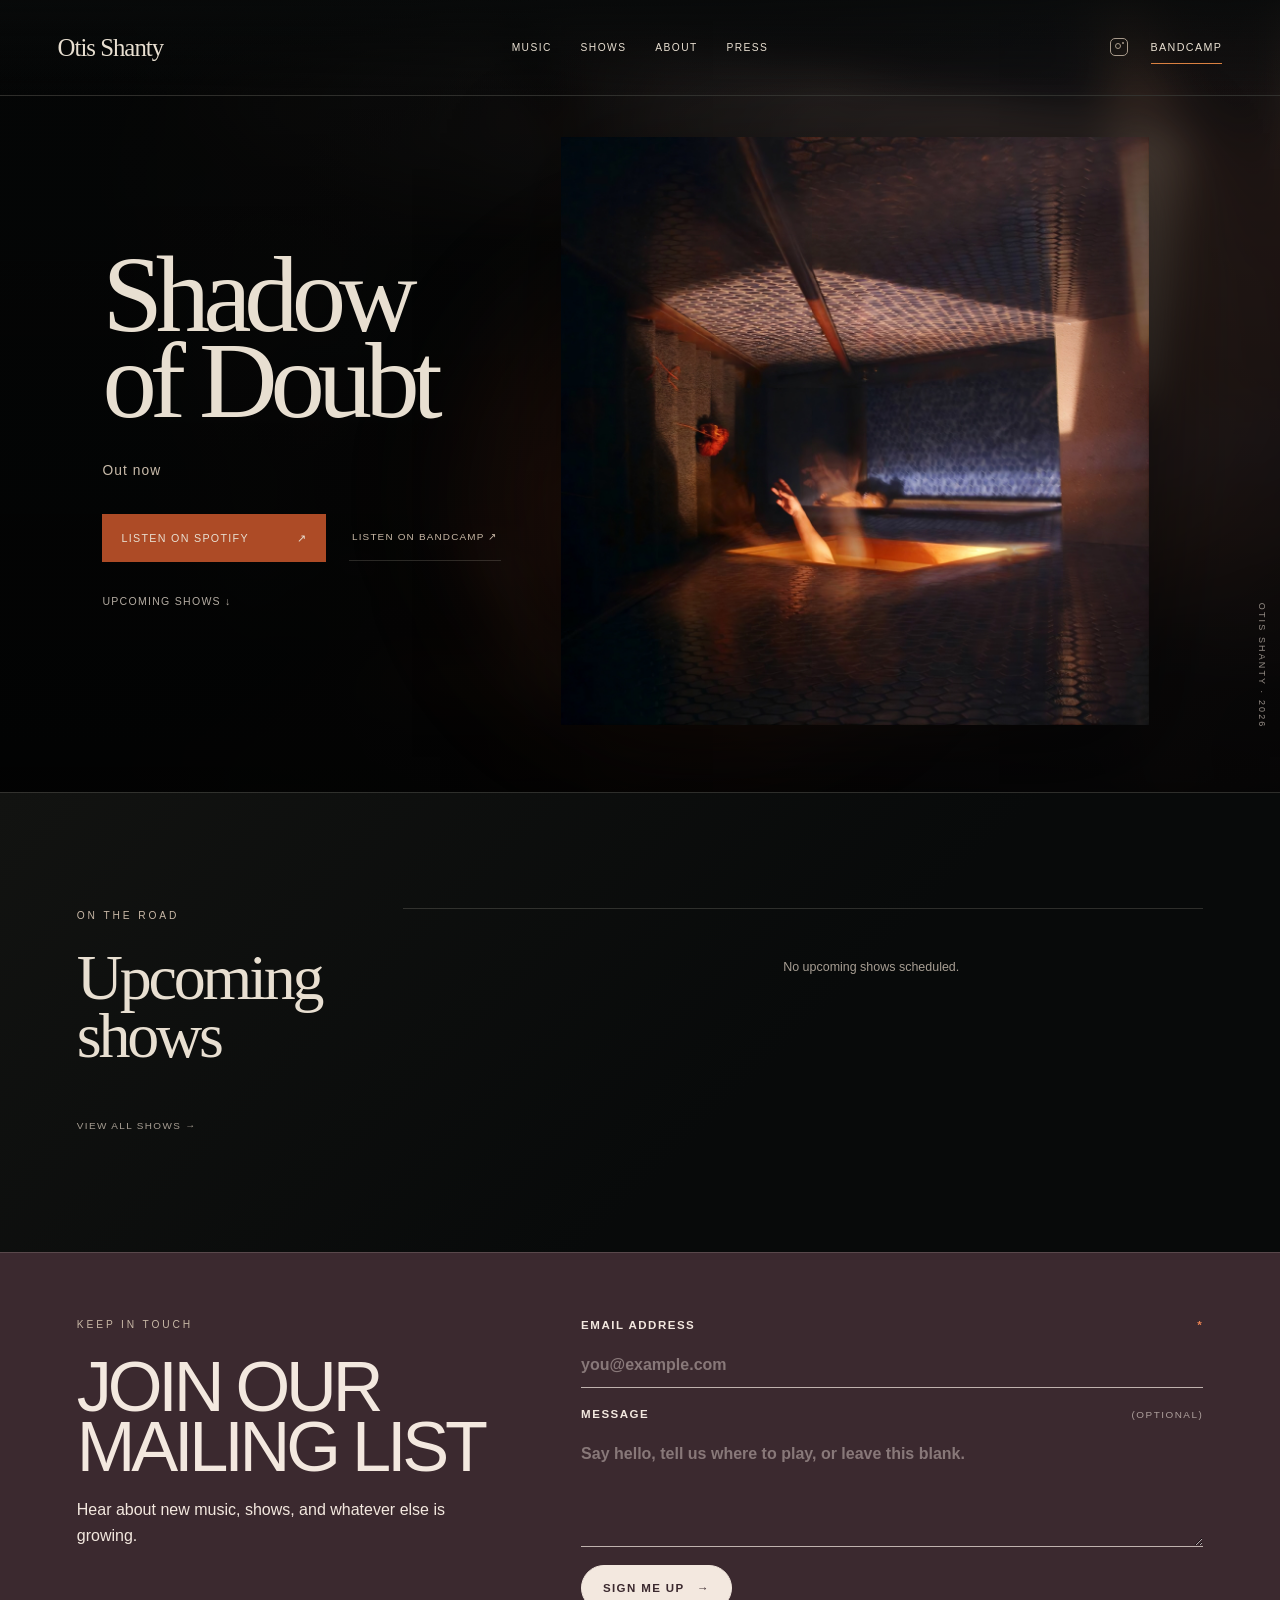
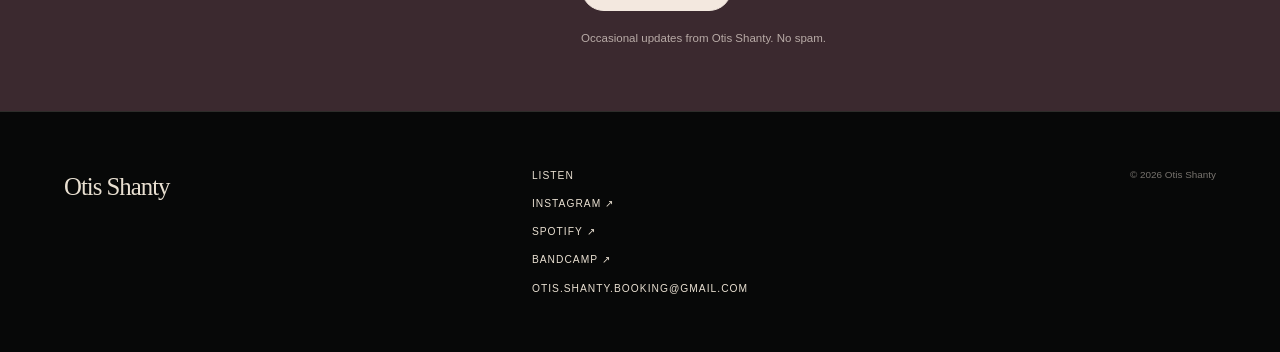
==== commit 4534747f: "Remove Deep Cuts from upcoming shows" ====
--- a/index.html
+++ b/index.html
@@ -1,2 +1,2 @@
-<!DOCTYPE html><html lang="en"><head><meta charSet="utf-8"/><meta name="viewport" content="width=device-width, initial-scale=1"/><link rel="stylesheet" href="/_next/static/css/index.syZlC2G3.css" data-rsc-css-href="/_next/static/css/index.syZlC2G3.css" data-precedence="vite-rsc/importer-resources"/><link rel="modulepreload" fetchPriority="low" href="/_next/static/chunks/index-CY0ZWYhM.js"/><script src="/_next/static/chunks/rolldown-runtime-C60lm6uB.js" type="module" async=""></script><script src="/_next/static/chunks/framework-BgSIrAUN.js" type="module" async=""></script><link rel="modulepreload" href="/_next/static/chunks/layout-segment-context-D9GJHPmT.js" crossorigin=""/><link rel="modulepreload" href="/_next/static/chunks/SiteChrome-B37xOFVW.js" crossorigin=""/><link rel="modulepreload" href="/_next/static/chunks/image-C7e3PV2s.js" crossorigin=""/><title>Otis Shanty — Shadow of Doubt</title><meta name="description" content="Shadow of Doubt, the new album from Otis Shanty. Out now. Listen on Spotify and Bandcamp."/><meta property="og:title" content="Otis Shanty — Shadow of Doubt"/><meta property="og:description" content="The new album. Out now. Listen on Spotify and Bandcamp."/><meta property="og:image" content="https://www.otisshanty.com/og.png"/><meta name="twitter:card" content="summary_large_image"/><meta name="twitter:title" content="Otis Shanty — Shadow of Doubt"/><meta name="twitter:description" content="The new album. Out now. Listen on Spotify and Bandcamp."/><meta name="twitter:image" content="https://www.otisshanty.com/og.png"/><script>Object.assign(((self[Symbol.for("vinext.navigationRuntime")]??={bootstrap:{routeManifest:null},functions:{}}).bootstrap.rsc??={rsc:[]}),{params:{},nav:{"pathname":"/","searchParams":[]}})</script><link rel="modulepreload" href="/_next/static/chunks/index-CY0ZWYhM.js" />
-<script src="/mailing-list.js"></script></head><body><a class="skip-link" href="#main-content">Skip to content</a><main id="main-content"><header class="site-header "><a class="wordmark" href="/">Otis Shanty</a><nav aria-label="Primary navigation"><a href="/music">Music</a><a href="/shows">Shows</a><a href="/about">About</a><a href="/press">Press</a></nav><div class="header-actions"><a class="instagram-icon" href="https://www.instagram.com/otis.shanty/?hl=en" target="_blank" rel="noreferrer" aria-label="Otis Shanty on Instagram" title="Instagram"><span></span></a><a class="preorder-small" href="https://otisshanty.bandcamp.com/album/shadow-of-doubt">Bandcamp</a></div><button class="menu-button" type="button" aria-label="Open menu" aria-expanded="false" aria-controls="mobile-navigation"><span></span><span></span></button><div id="mobile-navigation" aria-hidden="true" class="mobile-menu "><a href="/music">Music</a><a href="/shows">Shows</a><a href="/about">About</a><a href="/press">Press</a><a class="mobile-preorder" href="https://otisshanty.bandcamp.com/album/shadow-of-doubt">Listen on Bandcamp ↗</a></div></header><section class="hero"><div class="hero-glow" aria-hidden="true"></div><div class="hero-copy"><h1>Shadow<br/>of Doubt</h1><p class="date">Out now</p><div class="hero-actions"><a class="preorder" href="https://open.spotify.com/album/1xPQFwvH3GGI2QdqmCt6i6?si=0ZHoi7XAS32WId8lgdNihg">Listen on Spotify <span>↗</span></a><a class="listen-secondary" href="https://otisshanty.bandcamp.com/album/shadow-of-doubt">Listen on Bandcamp ↗</a></div><a class="shows-link" href="#shows">Upcoming shows ↓</a></div><figure class="cover"><img src="/shadow-of-doubt.jpeg" alt="Shadow of Doubt album artwork" loading="eager" fetchPriority="high" decoding="async" data-nimg="fill" style="position:absolute;inset:0;width:100%;height:100%;object-fit:cover"/></figure><p class="catalog">OTIS SHANTY · 2026</p></section><section id="shows" class="home-shows section-pad"><div class="section-heading"><p class="eyebrow">On the road</p><h2>Upcoming<br/>shows</h2><a href="/shows">View all shows →</a></div><div class="shows-list "><article class="show-row"><time dateTime="2026-10-28"><span>Oct</span>28</time><div class="show-venue"><h3>Deep Cuts</h3><p>Medford, MA</p></div><div class="show-detail"><p>Small Pond / Otis Shanty / Bus Crush</p></div><div class="show-actions"><a class="ticket-link" href="https://dice.fm/event/92n2b6-small-pond-otis-shanty-bus-crush-28th-oct-deep-cuts-medford-tickets" target="_blank" rel="noreferrer" aria-label="Buy tickets for Otis Shanty at Deep Cuts">Tickets <span aria-hidden="true">↗</span></a><a class="calendar-link" href="/calendar/deep-cuts.ics" download="">+ Calendar</a></div></article></div></section></main><footer><a class="footer-wordmark" href="/">Otis Shanty</a><div class="footer-links"><a href="/music">Listen</a><a href="https://www.instagram.com/otis.shanty/?hl=en" target="_blank" rel="noreferrer">Instagram ↗</a><a href="https://open.spotify.com/album/1xPQFwvH3GGI2QdqmCt6i6?si=0ZHoi7XAS32WId8lgdNihg">Spotify ↗</a><a href="https://otisshanty.bandcamp.com/album/shadow-of-doubt">Bandcamp ↗</a><a href="mailto:otis.shanty.booking@gmail.com">otis.shanty.booking@gmail.com</a></div><p>© 2026 Otis Shanty</p></footer><script type="application/ld+json">{"@context":"https://schema.org","@type":"MusicGroup","name":"Otis Shanty","genre":"Indie rock","url":"https://www.otisshanty.com","image":"https://www.otisshanty.com/otis-shanty-red.jpg","sameAs":["https://www.instagram.com/otis.shanty/?hl=en","https://otisshanty.bandcamp.com/album/shadow-of-doubt"],"album":[{"@type":"MusicAlbum","name":"Shadow of Doubt","datePublished":"2026-09-17"},{"@type":"MusicAlbum","name":"Up on the Hill","datePublished":"2024"},{"@type":"MusicAlbum","name":"Early Birds","datePublished":"2023"}]}</script><script type="module" src="/_next/static/chunks/index-CY0ZWYhM.js" id="_R_" async=""></script><script>((self[Symbol.for("vinext.navigationRuntime")]??={bootstrap:{routeManifest:null},functions:{}}).bootstrap.rsc??={rsc:[]}).rsc.push("2:I[\"48913baa60ea\",[],\"Children\",1]\n")</script><script>((self[Symbol.for("vinext.navigationRuntime")]??={bootstrap:{routeManifest:null},functions:{}}).bootstrap.rsc??={rsc:[]}).rsc.push("3:I[\"0b63d72dce85\",[],\"GlobalErrorBoundary\",1]\n")</script><script>((self[Symbol.for("vinext.navigationRuntime")]??={bootstrap:{routeManifest:null},functions:{}}).bootstrap.rsc??={rsc:[]}).rsc.push("4:I[\"2e7a74b14406\",[],\"default\",1]\n")</script><script>((self[Symbol.for("vinext.navigationRuntime")]??={bootstrap:{routeManifest:null},functions:{}}).bootstrap.rsc??={rsc:[]}).rsc.push("5:I[\"0b63d72dce85\",[],\"ErrorBoundary\",1]\n")</script><script>((self[Symbol.for("vinext.navigationRuntime")]??={bootstrap:{routeManifest:null},functions:{}}).bootstrap.rsc??={rsc:[]}).rsc.push("6:I[\"11960209a8f5\",[],\"LayoutSegmentProvider\",1]\n")</script><script>((self[Symbol.for("vinext.navigationRuntime")]??={bootstrap:{routeManifest:null},functions:{}}).bootstrap.rsc??={rsc:[]}).rsc.push("7:I[\"48913baa60ea\",[],\"Slot\",1]\n")</script><script>((self[Symbol.for("vinext.navigationRuntime")]??={bootstrap:{routeManifest:null},functions:{}}).bootstrap.rsc??={rsc:[]}).rsc.push("8:I[\"787b601c93ac\",[],\"AppRouterScrollTarget\",1]\n")</script><script>((self[Symbol.for("vinext.navigationRuntime")]??={bootstrap:{routeManifest:null},functions:{}}).bootstrap.rsc??={rsc:[]}).rsc.push("9:I[\"0b63d72dce85\",[],\"RedirectBoundary\",1]\n")</script><script>((self[Symbol.for("vinext.navigationRuntime")]??={bootstrap:{routeManifest:null},functions:{}}).bootstrap.rsc??={rsc:[]}).rsc.push(":HL[\"/_next/static/css/index.syZlC2G3.css\",\"style\"     ]\n")</script><script>((self[Symbol.for("vinext.navigationRuntime")]??={bootstrap:{routeManifest:null},functions:{}}).bootstrap.rsc??={rsc:[]}).rsc.push("0:{\"__route\":\"route:/\",\"__interceptionContext\":null,\"__layoutIds\":[\"layout:/\"],\"__rootLayout\":\"/\",\"__sourcePage\":\"/page\",\"page:/\":\"$L1\",\"layout:/\":[[[[\"$\",\"link\",\"css:/_next/static/css/index.syZlC2G3.css\",{\"rel\":\"stylesheet\",\"precedence\":\"vite-rsc/importer-resources\",\"href\":\"/_next/static/css/index.syZlC2G3.css\",\"data-rsc-css-href\":\"/_next/static/css/index.syZlC2G3.css\"}],\"$undefined\"],[\"$\",\"html\",null,{\"lang\":\"en\",\"children\":[\"$\",\"body\",null,{\"children\":[[\"$\",\"$L2\",null,{}],[\"$\",\"script\",null,{\"type\":\"application/ld+json\",\"dangerouslySetInnerHTML\":{\"__html\":\"{\\\"@context\\\":\\\"https://schema.org\\\",\\\"@type\\\":\\\"MusicGroup\\\",\\\"name\\\":\\\"Otis Shanty\\\",\\\"genre\\\":\\\"Indie rock\\\",\\\"url\\\":\\\"https://www.otisshanty.com\\\",\\\"image\\\":\\\"https://www.otisshanty.com/otis-shanty-red.jpg\\\",\\\"sameAs\\\":[\\\"https://www.instagram.com/otis.shanty/?hl=en\\\",\\\"https://otisshanty.bandcamp.com/album/shadow-of-doubt\\\"],\\\"album\\\":[{\\\"@type\\\":\\\"MusicAlbum\\\",\\\"name\\\":\\\"Shadow of Doubt\\\",\\\"datePublished\\\":\\\"2026-09-17\\\"},{\\\"@type\\\":\\\"MusicAlbum\\\",\\\"name\\\":\\\"Up on the Hill\\\",\\\"datePublished\\\":\\\"2024\\\"},{\\\"@type\\\":\\\"MusicAlbum\\\",\\\"name\\\":\\\"Early Birds\\\",\\\"datePublished\\\":\\\"2023\\\"}]}\"}}]]}]}]],null],\"route:/\":[[[\"$\",\"meta\",null,{\"charSet\":\"utf-8\"}],[[\"$\",\"title\",\"0\",{\"children\":\"Otis Shanty — Shadow of Doubt\"}],[\"$\",\"meta\",\"1\",{\"name\":\"description\",\"content\":\"Shadow of Doubt, the new album from Otis Shanty. Out now. Listen on Spotify and Bandcamp.\"}],[\"$\",\"meta\",\"2\",{\"property\":\"og:title\",\"content\":\"Otis Shanty — Shadow of Doubt\"}],[\"$\",\"meta\",\"3\",{\"property\":\"og:description\",\"content\":\"The new album. Out now. Listen on Spotify and Bandcamp.\"}],[\"$\",\"meta\",\"4\",{\"property\":\"og:image\",\"content\":\"https://www.otisshanty.com/og.png\"}],[\"$\",\"meta\",\"5\",{\"name\":\"twitter:card\",\"content\":\"summary_large_image\"}],[\"$\",\"meta\",\"6\",{\"name\":\"twitter:title\",\"content\":\"Otis Shanty — Shadow of Doubt\"}],[\"$\",\"meta\",\"7\",{\"name\":\"twitter:description\",\"content\":\"The new album. Out now. Listen on Spotify and Bandcamp.\"}],[\"$\",\"meta\",\"8\",{\"name\":\"twitter:image\",\"content\":\"https://www.otisshanty.com/og.png\"}]],[[\"$\",\"meta\",\"0\",{\"name\":\"viewport\",\"content\":\"width=device-width, initial-scale=1\"}]]],[\"$\",\"$L3\",null,{\"fallback\":\"$4\",\"children\":[\"$\",\"$L5\",null,{\"fallback\":\"$4\",\"children\":[\"$\",\"$L6\",null,{\"providerId\":\"layout:/\",\"segmentMap\":{\"children\":[]},\"children\":[\"$\",\"$L7\",null,{\"id\":\"layout:/\",\"parallelSlots\":\"$undefined\",\"children\":[\"$\",\"$L8\",null,{\"children\":[\"$\",\"$L9\",null,{\"children\":[[\"$\",\"$L6\",null,{\"providerId\":\"page:/\",\"segmentMap\":{\"children\":[\"__PAGE__\"]},\"children\":[\"$\",\"$L7\",null,{\"id\":\"page:/\"}]}],null]}]}]}]}]}]}],null,null],\"__layoutFlags\":{\"layout:/\":\"s\"},\"__artifactCompatibility\":{\"schemaVersion\":1,\"graphVersion\":\"app-route-graph:1177fd80f83fa7b0\",\"deploymentVersion\":\"6e9ef44b-2703-4c44-ae47-f699ba587ddc\",\"appElementsSchemaVersion\":1,\"rscPayloadSchemaVersion\":1,\"rootBoundaryId\":\"/\",\"renderEpoch\":null},\"__renderObservation\":{\"schemaVersion\":1,\"output\":{\"kind\":\"app-rsc\",\"mountedSlotsFingerprint\":null,\"renderEpoch\":null,\"rootBoundaryId\":\"/\",\"routeId\":\"route:/\"},\"completeness\":\"partial\",\"boundaryOutcome\":{\"kind\":\"unknown\"},\"requestApis\":[{\"kind\":\"connection\",\"status\":\"unknown\"},{\"kind\":\"cookies\",\"status\":\"unknown\"},{\"kind\":\"draftMode\",\"status\":\"unknown\"},{\"kind\":\"headers\",\"status\":\"unknown\"},{\"kind\":\"params\",\"status\":\"unknown\"},{\"kind\":\"searchParams\",\"status\":\"unknown\"}],\"dynamicFetches\":[],\"cacheTags\":[\"/\",\"_N_T_/\",\"_N_T_/index\",\"_N_T_/layout\",\"_N_T_/page\"],\"pathTags\":[\"/\"],\"cacheability\":\"unknown\",\"downgrade\":{\"target\":\"freshRender\",\"reasons\":[{\"code\":\"CP_DOWNGRADE_CACHEABILITY_UNKNOWN\",\"target\":\"freshRender\"},{\"code\":\"CP_DOWNGRADE_INCOMPLETE_OBSERVATION\",\"completeness\":\"partial\",\"target\":\"freshRender\"},{\"code\":\"CP_DOWNGRADE_UNKNOWN_REQUEST_API\",\"requestApi\":\"connection\",\"target\":\"freshRender\"},{\"code\":\"CP_DOWNGRADE_UNKNOWN_REQUEST_API\",\"requestApi\":\"cookies\",\"target\":\"freshRender\"},{\"code\":\"CP_DOWNGRADE_UNKNOWN_REQUEST_API\",\"requestApi\":\"draftMode\",\"target\":\"freshRender\"},{\"code\":\"CP_DOWNGRADE_UNKNOWN_REQUEST_API\",\"requestApi\":\"headers\",\"target\":\"freshRender\"},{\"code\":\"CP_DOWNGRADE_UNKNOWN_REQUEST_API\",\"requestApi\":\"params\",\"target\":\"freshRender\"},{\"code\":\"CP_DOWNGRADE_UNKNOWN_REQUEST_API\",\"requestApi\":\"searchParams\",\"target\":\"freshRender\"}],\"fallback\":{\"kind\":\"breakerFallback\",\"code\":\"CP_PRIVATE_DYNAMIC_DOWNGRADE\",\"mode\":\"renderFresh\",\"scope\":\"affectedOutput\",\"fields\":{\"reasonCodes\":[\"CP_DOWNGRADE_CACHEABILITY_UNKNOWN\",\"CP_DOWNGRADE_INCOMPLETE_OBSERVATION\",\"CP_DOWNGRADE_UNKNOWN_REQUEST_API\",\"CP_DOWNGRADE_UNKNOWN_REQUEST_API\",\"CP_DOWNGRADE_UNKNOWN_REQUEST_API\",\"CP_DOWNGRADE_UNKNOWN_REQUEST_API\",\"CP_DOWNGRADE_UNKNOWN_REQUEST_API\",\"CP_DOWNGRADE_UNKNOWN_REQUEST_API\"],\"target\":\"freshRender\"}},\"isPublicCacheCandidate\":false}}}\n")</script><script>((self[Symbol.for("vinext.navigationRuntime")]??={bootstrap:{routeManifest:null},functions:{}}).bootstrap.rsc??={rsc:[]}).rsc.push("a:I[\"04dff15fd24a\",[],\"Header\",1]\n")</script><script>((self[Symbol.for("vinext.navigationRuntime")]??={bootstrap:{routeManifest:null},functions:{}}).bootstrap.rsc??={rsc:[]}).rsc.push("b:I[\"04dff15fd24a\",[],\"SPOTIFY\",1]\n")</script><script>((self[Symbol.for("vinext.navigationRuntime")]??={bootstrap:{routeManifest:null},functions:{}}).bootstrap.rsc??={rsc:[]}).rsc.push("c:I[\"04dff15fd24a\",[],\"BANDCAMP\",1]\n")</script><script>((self[Symbol.for("vinext.navigationRuntime")]??={bootstrap:{routeManifest:null},functions:{}}).bootstrap.rsc??={rsc:[]}).rsc.push("d:I[\"9fb86276be8f\",[],\"default\",1]\n")</script><script>((self[Symbol.for("vinext.navigationRuntime")]??={bootstrap:{routeManifest:null},functions:{}}).bootstrap.rsc??={rsc:[]}).rsc.push("e:I[\"04dff15fd24a\",[],\"Footer\",1]\n")</script><script>((self[Symbol.for("vinext.navigationRuntime")]??={bootstrap:{routeManifest:null},functions:{}}).bootstrap.rsc??={rsc:[]}).rsc.push("1:[[\"$\",\"a\",null,{\"className\":\"skip-link\",\"href\":\"#main-content\",\"children\":\"Skip to content\"}],[\"$\",\"main\",null,{\"id\":\"main-content\",\"children\":[[\"$\",\"$La\",null,{}],[\"$\",\"section\",null,{\"className\":\"hero\",\"children\":[[\"$\",\"div\",null,{\"className\":\"hero-glow\",\"aria-hidden\":\"true\"}],[\"$\",\"div\",null,{\"className\":\"hero-copy\",\"children\":[[\"$\",\"h1\",null,{\"children\":[\"Shadow\",[\"$\",\"br\",null,{}],\"of Doubt\"]}],[\"$\",\"p\",null,{\"className\":\"date\",\"children\":\"Out now\"}],[\"$\",\"div\",null,{\"className\":\"hero-actions\",\"children\":[[\"$\",\"a\",null,{\"className\":\"preorder\",\"href\":\"$b\",\"children\":[\"Listen on Spotify \",[\"$\",\"span\",null,{\"children\":\"↗\"}]]}],[\"$\",\"a\",null,{\"className\":\"listen-secondary\",\"href\":\"$c\",\"children\":\"Listen on Bandcamp ↗\"}]]}],[\"$\",\"a\",null,{\"className\":\"shows-link\",\"href\":\"#shows\",\"children\":\"Upcoming shows ↓\"}]]}],[\"$\",\"figure\",null,{\"className\":\"cover\",\"children\":[\"$\",\"$Ld\",null,{\"src\":\"/shadow-of-doubt.jpeg\",\"alt\":\"Shadow of Doubt album artwork\",\"fill\":true,\"priority\":true,\"sizes\":\"(max-width:800px) 88vw, 50vw\"}]}],[\"$\",\"p\",null,{\"className\":\"catalog\",\"children\":\"OTIS SHANTY · 2026\"}]]}],[\"$\",\"section\",null,{\"id\":\"shows\",\"className\":\"home-shows section-pad\",\"children\":[[\"$\",\"div\",null,{\"className\":\"section-heading\",\"children\":[[\"$\",\"p\",null,{\"className\":\"eyebrow\",\"children\":\"On the road\"}],[\"$\",\"h2\",null,{\"children\":[\"Upcoming\",[\"$\",\"br\",null,{}],\"shows\"]}],[\"$\",\"a\",null,{\"href\":\"/shows\",\"children\":\"View all shows →\"}]]}],[\"$\",\"div\",null,{\"className\":\"shows-list \",\"children\":[[\"$\",\"article\",\"2026-10-28\",{\"className\":\"show-row\",\"children\":[[\"$\",\"time\",null,{\"dateTime\":\"2026-10-28\",\"children\":[[\"$\",\"span\",null,{\"children\":\"Oct\"}],\"28\"]}],[\"$\",\"div\",null,{\"className\":\"show-venue\",\"children\":[[\"$\",\"h3\",null,{\"children\":\"Deep Cuts\"}],[\"$\",\"p\",null,{\"children\":\"Medford, MA\"}]]}],[\"$\",\"div\",null,{\"className\":\"show-detail\",\"children\":[\"$\",\"p\",null,{\"children\":\"Small Pond / Otis Shanty / Bus Crush\"}]}],[\"$\",\"div\",null,{\"className\":\"show-actions\",\"children\":[[\"$\",\"a\",null,{\"className\":\"ticket-link\",\"href\":\"https://dice.fm/event/92n2b6-small-pond-otis-shanty-bus-crush-28th-oct-deep-cuts-medford-tickets\",\"target\":\"_blank\",\"rel\":\"noreferrer\",\"aria-label\":\"Buy tickets for Otis Shanty at Deep Cuts\",\"children\":[\"Tickets \",[\"$\",\"span\",null,{\"aria-hidden\":true,\"children\":\"↗\"}]]}],[\"$\",\"a\",null,{\"className\":\"calendar-link\",\"href\":\"/calendar/deep-cuts.ics\",\"download\":true,\"children\":\"+ Calendar\"}]]}]]}]]}]]}]]}],[\"$\",\"$Le\",null,{}]]\n")</script><script>Object.assign(((self[Symbol.for("vinext.navigationRuntime")]??={bootstrap:{routeManifest:null},functions:{}}).bootstrap.rsc??={rsc:[]}),{"initialCacheKind":"static"});((self[Symbol.for("vinext.navigationRuntime")]??={bootstrap:{routeManifest:null},functions:{}}).bootstrap.rsc??={rsc:[]}).done=true</script></body></html>+<!DOCTYPE html><html lang="en"><head><meta charSet="utf-8"/><meta name="viewport" content="width=device-width, initial-scale=1"/><link rel="stylesheet" href="/_next/static/css/index.BhexhKu4.css" data-rsc-css-href="/_next/static/css/index.BhexhKu4.css" data-precedence="vite-rsc/importer-resources"/><link rel="modulepreload" fetchPriority="low" href="/_next/static/chunks/index-D0yCYokj.js"/><script src="/_next/static/chunks/rolldown-runtime-C60lm6uB.js" type="module" async=""></script><script src="/_next/static/chunks/framework-BgSIrAUN.js" type="module" async=""></script><link rel="modulepreload" href="/_next/static/chunks/layout-segment-context-CWzMljcL.js" crossorigin=""/><link rel="modulepreload" href="/_next/static/chunks/SiteChrome-B37xOFVW.js" crossorigin=""/><link rel="modulepreload" href="/_next/static/chunks/image-CzCMZC9j.js" crossorigin=""/><title>Otis Shanty — Shadow of Doubt</title><meta name="description" content="Shadow of Doubt, the new album from Otis Shanty. Out now. Listen on Spotify and Bandcamp."/><meta property="og:title" content="Otis Shanty — Shadow of Doubt"/><meta property="og:description" content="The new album. Out now. Listen on Spotify and Bandcamp."/><meta property="og:image" content="https://www.otisshanty.com/og.png"/><meta name="twitter:card" content="summary_large_image"/><meta name="twitter:title" content="Otis Shanty — Shadow of Doubt"/><meta name="twitter:description" content="The new album. Out now. Listen on Spotify and Bandcamp."/><meta name="twitter:image" content="https://www.otisshanty.com/og.png"/><script>Object.assign(((self[Symbol.for("vinext.navigationRuntime")]??={bootstrap:{routeManifest:null},functions:{}}).bootstrap.rsc??={rsc:[]}),{params:{},nav:{"pathname":"/","searchParams":[]}})</script><link rel="modulepreload" href="/_next/static/chunks/index-D0yCYokj.js" />
+<script src="/mailing-list.js"></script></head><body><a class="skip-link" href="#main-content">Skip to content</a><main id="main-content"><header class="site-header "><a class="wordmark" href="/">Otis Shanty</a><nav aria-label="Primary navigation"><a href="/music">Music</a><a href="/shows">Shows</a><a href="/about">About</a><a href="/press">Press</a></nav><div class="header-actions"><a class="instagram-icon" href="https://www.instagram.com/otis.shanty/?hl=en" target="_blank" rel="noreferrer" aria-label="Otis Shanty on Instagram" title="Instagram"><span></span></a><a class="preorder-small" href="https://otisshanty.bandcamp.com/album/shadow-of-doubt">Bandcamp</a></div><button class="menu-button" type="button" aria-label="Open menu" aria-expanded="false" aria-controls="mobile-navigation"><span></span><span></span></button><div id="mobile-navigation" aria-hidden="true" class="mobile-menu "><a href="/music">Music</a><a href="/shows">Shows</a><a href="/about">About</a><a href="/press">Press</a><a class="mobile-preorder" href="https://otisshanty.bandcamp.com/album/shadow-of-doubt">Listen on Bandcamp ↗</a></div></header><section class="hero"><div class="hero-glow" aria-hidden="true"></div><div class="hero-copy"><h1>Shadow<br/>of Doubt</h1><p class="date">Out now</p><div class="hero-actions"><a class="preorder" href="https://open.spotify.com/album/1xPQFwvH3GGI2QdqmCt6i6?si=0ZHoi7XAS32WId8lgdNihg">Listen on Spotify <span>↗</span></a><a class="listen-secondary" href="https://otisshanty.bandcamp.com/album/shadow-of-doubt">Listen on Bandcamp ↗</a></div><a class="shows-link" href="#shows">Upcoming shows ↓</a></div><figure class="cover"><img src="/shadow-of-doubt.jpeg" alt="Shadow of Doubt album artwork" loading="eager" fetchPriority="high" decoding="async" data-nimg="fill" style="position:absolute;inset:0;width:100%;height:100%;object-fit:cover"/></figure><p class="catalog">OTIS SHANTY · 2026</p></section><section id="shows" class="home-shows section-pad"><div class="section-heading"><p class="eyebrow">On the road</p><h2>Upcoming<br/>shows</h2><a href="/shows">View all shows →</a></div><div class="shows-list "><p class="shows-note">No upcoming shows scheduled.</p></div></section></main><footer><a class="footer-wordmark" href="/">Otis Shanty</a><div class="footer-links"><a href="/music">Listen</a><a href="https://www.instagram.com/otis.shanty/?hl=en" target="_blank" rel="noreferrer">Instagram ↗</a><a href="https://open.spotify.com/album/1xPQFwvH3GGI2QdqmCt6i6?si=0ZHoi7XAS32WId8lgdNihg">Spotify ↗</a><a href="https://otisshanty.bandcamp.com/album/shadow-of-doubt">Bandcamp ↗</a><a href="mailto:otis.shanty.booking@gmail.com">otis.shanty.booking@gmail.com</a></div><p>© 2026 Otis Shanty</p></footer><script type="application/ld+json">{"@context":"https://schema.org","@type":"MusicGroup","name":"Otis Shanty","genre":"Indie rock","url":"https://www.otisshanty.com","image":"https://www.otisshanty.com/otis-shanty-red.jpg","sameAs":["https://www.instagram.com/otis.shanty/?hl=en","https://otisshanty.bandcamp.com/album/shadow-of-doubt"],"album":[{"@type":"MusicAlbum","name":"Shadow of Doubt","datePublished":"2026-09-17"},{"@type":"MusicAlbum","name":"Up on the Hill","datePublished":"2024"},{"@type":"MusicAlbum","name":"Early Birds","datePublished":"2023"}]}</script><script type="module" src="/_next/static/chunks/index-D0yCYokj.js" id="_R_" async=""></script><script>((self[Symbol.for("vinext.navigationRuntime")]??={bootstrap:{routeManifest:null},functions:{}}).bootstrap.rsc??={rsc:[]}).rsc.push("2:I[\"48913baa60ea\",[],\"Children\",1]\n")</script><script>((self[Symbol.for("vinext.navigationRuntime")]??={bootstrap:{routeManifest:null},functions:{}}).bootstrap.rsc??={rsc:[]}).rsc.push("3:I[\"0b63d72dce85\",[],\"GlobalErrorBoundary\",1]\n")</script><script>((self[Symbol.for("vinext.navigationRuntime")]??={bootstrap:{routeManifest:null},functions:{}}).bootstrap.rsc??={rsc:[]}).rsc.push("4:I[\"2e7a74b14406\",[],\"default\",1]\n")</script><script>((self[Symbol.for("vinext.navigationRuntime")]??={bootstrap:{routeManifest:null},functions:{}}).bootstrap.rsc??={rsc:[]}).rsc.push("5:I[\"0b63d72dce85\",[],\"ErrorBoundary\",1]\n")</script><script>((self[Symbol.for("vinext.navigationRuntime")]??={bootstrap:{routeManifest:null},functions:{}}).bootstrap.rsc??={rsc:[]}).rsc.push("6:I[\"11960209a8f5\",[],\"LayoutSegmentProvider\",1]\n")</script><script>((self[Symbol.for("vinext.navigationRuntime")]??={bootstrap:{routeManifest:null},functions:{}}).bootstrap.rsc??={rsc:[]}).rsc.push("7:I[\"48913baa60ea\",[],\"Slot\",1]\n")</script><script>((self[Symbol.for("vinext.navigationRuntime")]??={bootstrap:{routeManifest:null},functions:{}}).bootstrap.rsc??={rsc:[]}).rsc.push("8:I[\"787b601c93ac\",[],\"AppRouterScrollTarget\",1]\n")</script><script>((self[Symbol.for("vinext.navigationRuntime")]??={bootstrap:{routeManifest:null},functions:{}}).bootstrap.rsc??={rsc:[]}).rsc.push("9:I[\"0b63d72dce85\",[],\"RedirectBoundary\",1]\n")</script><script>((self[Symbol.for("vinext.navigationRuntime")]??={bootstrap:{routeManifest:null},functions:{}}).bootstrap.rsc??={rsc:[]}).rsc.push(":HL[\"/_next/static/css/index.BhexhKu4.css\",\"style\"     ]\n")</script><script>((self[Symbol.for("vinext.navigationRuntime")]??={bootstrap:{routeManifest:null},functions:{}}).bootstrap.rsc??={rsc:[]}).rsc.push("0:{\"__route\":\"route:/\",\"__interceptionContext\":null,\"__layoutIds\":[\"layout:/\"],\"__rootLayout\":\"/\",\"__sourcePage\":\"/page\",\"page:/\":\"$L1\",\"layout:/\":[[[[\"$\",\"link\",\"css:/_next/static/css/index.BhexhKu4.css\",{\"rel\":\"stylesheet\",\"precedence\":\"vite-rsc/importer-resources\",\"href\":\"/_next/static/css/index.BhexhKu4.css\",\"data-rsc-css-href\":\"/_next/static/css/index.BhexhKu4.css\"}],\"$undefined\"],[\"$\",\"html\",null,{\"lang\":\"en\",\"children\":[\"$\",\"body\",null,{\"children\":[[\"$\",\"$L2\",null,{}],[\"$\",\"script\",null,{\"type\":\"application/ld+json\",\"dangerouslySetInnerHTML\":{\"__html\":\"{\\\"@context\\\":\\\"https://schema.org\\\",\\\"@type\\\":\\\"MusicGroup\\\",\\\"name\\\":\\\"Otis Shanty\\\",\\\"genre\\\":\\\"Indie rock\\\",\\\"url\\\":\\\"https://www.otisshanty.com\\\",\\\"image\\\":\\\"https://www.otisshanty.com/otis-shanty-red.jpg\\\",\\\"sameAs\\\":[\\\"https://www.instagram.com/otis.shanty/?hl=en\\\",\\\"https://otisshanty.bandcamp.com/album/shadow-of-doubt\\\"],\\\"album\\\":[{\\\"@type\\\":\\\"MusicAlbum\\\",\\\"name\\\":\\\"Shadow of Doubt\\\",\\\"datePublished\\\":\\\"2026-09-17\\\"},{\\\"@type\\\":\\\"MusicAlbum\\\",\\\"name\\\":\\\"Up on the Hill\\\",\\\"datePublished\\\":\\\"2024\\\"},{\\\"@type\\\":\\\"MusicAlbum\\\",\\\"name\\\":\\\"Early Birds\\\",\\\"datePublished\\\":\\\"2023\\\"}]}\"}}]]}]}]],null],\"route:/\":[[[\"$\",\"meta\",null,{\"charSet\":\"utf-8\"}],[[\"$\",\"title\",\"0\",{\"children\":\"Otis Shanty — Shadow of Doubt\"}],[\"$\",\"meta\",\"1\",{\"name\":\"description\",\"content\":\"Shadow of Doubt, the new album from Otis Shanty. Out now. Listen on Spotify and Bandcamp.\"}],[\"$\",\"meta\",\"2\",{\"property\":\"og:title\",\"content\":\"Otis Shanty — Shadow of Doubt\"}],[\"$\",\"meta\",\"3\",{\"property\":\"og:description\",\"content\":\"The new album. Out now. Listen on Spotify and Bandcamp.\"}],[\"$\",\"meta\",\"4\",{\"property\":\"og:image\",\"content\":\"https://www.otisshanty.com/og.png\"}],[\"$\",\"meta\",\"5\",{\"name\":\"twitter:card\",\"content\":\"summary_large_image\"}],[\"$\",\"meta\",\"6\",{\"name\":\"twitter:title\",\"content\":\"Otis Shanty — Shadow of Doubt\"}],[\"$\",\"meta\",\"7\",{\"name\":\"twitter:description\",\"content\":\"The new album. Out now. Listen on Spotify and Bandcamp.\"}],[\"$\",\"meta\",\"8\",{\"name\":\"twitter:image\",\"content\":\"https://www.otisshanty.com/og.png\"}]],[[\"$\",\"meta\",\"0\",{\"name\":\"viewport\",\"content\":\"width=device-width, initial-scale=1\"}]]],[\"$\",\"$L3\",null,{\"fallback\":\"$4\",\"children\":[\"$\",\"$L5\",null,{\"fallback\":\"$4\",\"children\":[\"$\",\"$L6\",null,{\"providerId\":\"layout:/\",\"segmentMap\":{\"children\":[]},\"children\":[\"$\",\"$L7\",null,{\"id\":\"layout:/\",\"parallelSlots\":\"$undefined\",\"children\":[\"$\",\"$L8\",null,{\"children\":[\"$\",\"$L9\",null,{\"children\":[[\"$\",\"$L6\",null,{\"providerId\":\"page:/\",\"segmentMap\":{\"children\":[\"__PAGE__\"]},\"children\":[\"$\",\"$L7\",null,{\"id\":\"page:/\"}]}],null]}]}]}]}]}]}],null,null],\"__layoutFlags\":{\"layout:/\":\"s\"},\"__artifactCompatibility\":{\"schemaVersion\":1,\"graphVersion\":\"app-route-graph:1177fd80f83fa7b0\",\"deploymentVersion\":\"29bd696c-eeb8-4584-a242-4e37d1c35b9a\",\"appElementsSchemaVersion\":1,\"rscPayloadSchemaVersion\":1,\"rootBoundaryId\":\"/\",\"renderEpoch\":null},\"__renderObservation\":{\"schemaVersion\":1,\"output\":{\"kind\":\"app-rsc\",\"mountedSlotsFingerprint\":null,\"renderEpoch\":null,\"rootBoundaryId\":\"/\",\"routeId\":\"route:/\"},\"completeness\":\"partial\",\"boundaryOutcome\":{\"kind\":\"unknown\"},\"requestApis\":[{\"kind\":\"connection\",\"status\":\"unknown\"},{\"kind\":\"cookies\",\"status\":\"unknown\"},{\"kind\":\"draftMode\",\"status\":\"unknown\"},{\"kind\":\"headers\",\"status\":\"unknown\"},{\"kind\":\"params\",\"status\":\"unknown\"},{\"kind\":\"searchParams\",\"status\":\"unknown\"}],\"dynamicFetches\":[],\"cacheTags\":[\"/\",\"_N_T_/\",\"_N_T_/index\",\"_N_T_/layout\",\"_N_T_/page\"],\"pathTags\":[\"/\"],\"cacheability\":\"unknown\",\"downgrade\":{\"target\":\"freshRender\",\"reasons\":[{\"code\":\"CP_DOWNGRADE_CACHEABILITY_UNKNOWN\",\"target\":\"freshRender\"},{\"code\":\"CP_DOWNGRADE_INCOMPLETE_OBSERVATION\",\"completeness\":\"partial\",\"target\":\"freshRender\"},{\"code\":\"CP_DOWNGRADE_UNKNOWN_REQUEST_API\",\"requestApi\":\"connection\",\"target\":\"freshRender\"},{\"code\":\"CP_DOWNGRADE_UNKNOWN_REQUEST_API\",\"requestApi\":\"cookies\",\"target\":\"freshRender\"},{\"code\":\"CP_DOWNGRADE_UNKNOWN_REQUEST_API\",\"requestApi\":\"draftMode\",\"target\":\"freshRender\"},{\"code\":\"CP_DOWNGRADE_UNKNOWN_REQUEST_API\",\"requestApi\":\"headers\",\"target\":\"freshRender\"},{\"code\":\"CP_DOWNGRADE_UNKNOWN_REQUEST_API\",\"requestApi\":\"params\",\"target\":\"freshRender\"},{\"code\":\"CP_DOWNGRADE_UNKNOWN_REQUEST_API\",\"requestApi\":\"searchParams\",\"target\":\"freshRender\"}],\"fallback\":{\"kind\":\"breakerFallback\",\"code\":\"CP_PRIVATE_DYNAMIC_DOWNGRADE\",\"mode\":\"renderFresh\",\"scope\":\"affectedOutput\",\"fields\":{\"reasonCodes\":[\"CP_DOWNGRADE_CACHEABILITY_UNKNOWN\",\"CP_DOWNGRADE_INCOMPLETE_OBSERVATION\",\"CP_DOWNGRADE_UNKNOWN_REQUEST_API\",\"CP_DOWNGRADE_UNKNOWN_REQUEST_API\",\"CP_DOWNGRADE_UNKNOWN_REQUEST_API\",\"CP_DOWNGRADE_UNKNOWN_REQUEST_API\",\"CP_DOWNGRADE_UNKNOWN_REQUEST_API\",\"CP_DOWNGRADE_UNKNOWN_REQUEST_API\"],\"target\":\"freshRender\"}},\"isPublicCacheCandidate\":false}}}\n")</script><script>((self[Symbol.for("vinext.navigationRuntime")]??={bootstrap:{routeManifest:null},functions:{}}).bootstrap.rsc??={rsc:[]}).rsc.push("a:I[\"04dff15fd24a\",[],\"Header\",1]\n")</script><script>((self[Symbol.for("vinext.navigationRuntime")]??={bootstrap:{routeManifest:null},functions:{}}).bootstrap.rsc??={rsc:[]}).rsc.push("b:I[\"04dff15fd24a\",[],\"SPOTIFY\",1]\n")</script><script>((self[Symbol.for("vinext.navigationRuntime")]??={bootstrap:{routeManifest:null},functions:{}}).bootstrap.rsc??={rsc:[]}).rsc.push("c:I[\"04dff15fd24a\",[],\"BANDCAMP\",1]\n")</script><script>((self[Symbol.for("vinext.navigationRuntime")]??={bootstrap:{routeManifest:null},functions:{}}).bootstrap.rsc??={rsc:[]}).rsc.push("d:I[\"9fb86276be8f\",[],\"default\",1]\n")</script><script>((self[Symbol.for("vinext.navigationRuntime")]??={bootstrap:{routeManifest:null},functions:{}}).bootstrap.rsc??={rsc:[]}).rsc.push("e:I[\"04dff15fd24a\",[],\"Footer\",1]\n")</script><script>((self[Symbol.for("vinext.navigationRuntime")]??={bootstrap:{routeManifest:null},functions:{}}).bootstrap.rsc??={rsc:[]}).rsc.push("1:[[\"$\",\"a\",null,{\"className\":\"skip-link\",\"href\":\"#main-content\",\"children\":\"Skip to content\"}],[\"$\",\"main\",null,{\"id\":\"main-content\",\"children\":[[\"$\",\"$La\",null,{}],[\"$\",\"section\",null,{\"className\":\"hero\",\"children\":[[\"$\",\"div\",null,{\"className\":\"hero-glow\",\"aria-hidden\":\"true\"}],[\"$\",\"div\",null,{\"className\":\"hero-copy\",\"children\":[[\"$\",\"h1\",null,{\"children\":[\"Shadow\",[\"$\",\"br\",null,{}],\"of Doubt\"]}],[\"$\",\"p\",null,{\"className\":\"date\",\"children\":\"Out now\"}],[\"$\",\"div\",null,{\"className\":\"hero-actions\",\"children\":[[\"$\",\"a\",null,{\"className\":\"preorder\",\"href\":\"$b\",\"children\":[\"Listen on Spotify \",[\"$\",\"span\",null,{\"children\":\"↗\"}]]}],[\"$\",\"a\",null,{\"className\":\"listen-secondary\",\"href\":\"$c\",\"children\":\"Listen on Bandcamp ↗\"}]]}],[\"$\",\"a\",null,{\"className\":\"shows-link\",\"href\":\"#shows\",\"children\":\"Upcoming shows ↓\"}]]}],[\"$\",\"figure\",null,{\"className\":\"cover\",\"children\":[\"$\",\"$Ld\",null,{\"src\":\"/shadow-of-doubt.jpeg\",\"alt\":\"Shadow of Doubt album artwork\",\"fill\":true,\"priority\":true,\"sizes\":\"(max-width:800px) 88vw, 50vw\"}]}],[\"$\",\"p\",null,{\"className\":\"catalog\",\"children\":\"OTIS SHANTY · 2026\"}]]}],[\"$\",\"section\",null,{\"id\":\"shows\",\"className\":\"home-shows section-pad\",\"children\":[[\"$\",\"div\",null,{\"className\":\"section-heading\",\"children\":[[\"$\",\"p\",null,{\"className\":\"eyebrow\",\"children\":\"On the road\"}],[\"$\",\"h2\",null,{\"children\":[\"Upcoming\",[\"$\",\"br\",null,{}],\"shows\"]}],[\"$\",\"a\",null,{\"href\":\"/shows\",\"children\":\"View all shows →\"}]]}],[\"$\",\"div\",null,{\"className\":\"shows-list \",\"children\":[[\"$\",\"p\",null,{\"className\":\"shows-note\",\"children\":\"No upcoming shows scheduled.\"}]]}]]}]]}],[\"$\",\"$Le\",null,{}]]\n")</script><script>Object.assign(((self[Symbol.for("vinext.navigationRuntime")]??={bootstrap:{routeManifest:null},functions:{}}).bootstrap.rsc??={rsc:[]}),{"initialCacheKind":"static"});((self[Symbol.for("vinext.navigationRuntime")]??={bootstrap:{routeManifest:null},functions:{}}).bootstrap.rsc??={rsc:[]}).done=true</script></body></html>
--- a/_next/static/css/index.BhexhKu4.css
+++ b/_next/static/css/index.BhexhKu4.css
@@ -0,0 +1,2 @@
+/*! tailwindcss v4.2.1 | MIT License | https://tailwindcss.com */
+@layer properties{@supports (((-webkit-hyphens:none)) and (not (margin-trim:inline))) or ((-moz-orient:inline) and (not (color:rgb(from red r g b)))){*,:before,:after{--tw-shadow:0 0 #0000;--tw-shadow-color:initial;--tw-shadow-alpha:100%;--tw-inset-shadow:0 0 #0000;--tw-inset-shadow-color:initial;--tw-inset-shadow-alpha:100%;--tw-ring-color:initial;--tw-ring-shadow:0 0 #0000;--tw-inset-ring-color:initial;--tw-inset-ring-shadow:0 0 #0000;--tw-ring-inset:initial;--tw-ring-offset-width:0px;--tw-ring-offset-color:#fff;--tw-ring-offset-shadow:0 0 #0000}::backdrop{--tw-shadow:0 0 #0000;--tw-shadow-color:initial;--tw-shadow-alpha:100%;--tw-inset-shadow:0 0 #0000;--tw-inset-shadow-color:initial;--tw-inset-shadow-alpha:100%;--tw-ring-color:initial;--tw-ring-shadow:0 0 #0000;--tw-inset-ring-color:initial;--tw-inset-ring-shadow:0 0 #0000;--tw-ring-inset:initial;--tw-ring-offset-width:0px;--tw-ring-offset-color:#fff;--tw-ring-offset-shadow:0 0 #0000}}}@layer theme{:root,:host{--font-sans:ui-sans-serif, system-ui, sans-serif, "Apple Color Emoji", "Segoe UI Emoji", "Segoe UI Symbol", "Noto Color Emoji";--font-mono:ui-monospace, SFMono-Regular, Menlo, Monaco, Consolas, "Liberation Mono", "Courier New", monospace;--spacing:.25rem;--default-font-family:var(--font-sans);--default-mono-font-family:var(--font-mono)}}@layer base{*,:after,:before{box-sizing:border-box;border:0 solid;margin:0;padding:0}::backdrop{box-sizing:border-box;border:0 solid;margin:0;padding:0}::file-selector-button{box-sizing:border-box;border:0 solid;margin:0;padding:0}html,:host{-webkit-text-size-adjust:100%;tab-size:4;line-height:1.5;font-family:var(--default-font-family,ui-sans-serif, system-ui, sans-serif, "Apple Color Emoji", "Segoe UI Emoji", "Segoe UI Symbol", "Noto Color Emoji");font-feature-settings:var(--default-font-feature-settings,normal);font-variation-settings:var(--default-font-variation-settings,normal);-webkit-tap-highlight-color:transparent}hr{height:0;color:inherit;border-top-width:1px}abbr:where([title]){-webkit-text-decoration:underline dotted;text-decoration:underline dotted}h1,h2,h3,h4,h5,h6{font-size:inherit;font-weight:inherit}a{color:inherit;-webkit-text-decoration:inherit;-webkit-text-decoration:inherit;-webkit-text-decoration:inherit;-webkit-text-decoration:inherit;text-decoration:inherit}b,strong{font-weight:bolder}code,kbd,samp,pre{font-family:var(--default-mono-font-family,ui-monospace, SFMono-Regular, Menlo, Monaco, Consolas, "Liberation Mono", "Courier New", monospace);font-feature-settings:var(--default-mono-font-feature-settings,normal);font-variation-settings:var(--default-mono-font-variation-settings,normal);font-size:1em}small{font-size:80%}sub,sup{vertical-align:baseline;font-size:75%;line-height:0;position:relative}sub{bottom:-.25em}sup{top:-.5em}table{text-indent:0;border-color:inherit;border-collapse:collapse}:-moz-focusring{outline:auto}progress{vertical-align:baseline}summary{display:list-item}ol,ul,menu{list-style:none}img,svg,video,canvas,audio,iframe,embed,object{vertical-align:middle;display:block}img,video{max-width:100%;height:auto}button,input,select,optgroup,textarea{font:inherit;font-feature-settings:inherit;font-variation-settings:inherit;letter-spacing:inherit;color:inherit;opacity:1;background-color:#0000;border-radius:0}::file-selector-button{font:inherit;font-feature-settings:inherit;font-variation-settings:inherit;letter-spacing:inherit;color:inherit;opacity:1;background-color:#0000;border-radius:0}:where(select:is([multiple],[size])) optgroup{font-weight:bolder}:where(select:is([multiple],[size])) optgroup option{padding-inline-start:20px}::file-selector-button{margin-inline-end:4px}::placeholder{opacity:1}@supports (not ((-webkit-appearance:-apple-pay-button))) or (contain-intrinsic-size:1px){::placeholder{color:currentColor}@supports (color:color-mix(in lab, red, red)){::placeholder{color:color-mix(in oklab, currentcolor 50%, transparent)}}}textarea{resize:vertical}::-webkit-search-decoration{-webkit-appearance:none}::-webkit-date-and-time-value{min-height:1lh;text-align:inherit}::-webkit-datetime-edit{display:inline-flex}::-webkit-datetime-edit-fields-wrapper{padding:0}::-webkit-datetime-edit{padding-block:0}::-webkit-datetime-edit-year-field{padding-block:0}::-webkit-datetime-edit-month-field{padding-block:0}::-webkit-datetime-edit-day-field{padding-block:0}::-webkit-datetime-edit-hour-field{padding-block:0}::-webkit-datetime-edit-minute-field{padding-block:0}::-webkit-datetime-edit-second-field{padding-block:0}::-webkit-datetime-edit-millisecond-field{padding-block:0}::-webkit-datetime-edit-meridiem-field{padding-block:0}::-webkit-calendar-picker-indicator{line-height:1}:-moz-ui-invalid{box-shadow:none}button,input:where([type=button],[type=reset],[type=submit]){-webkit-appearance:button;appearance:button}::file-selector-button{-webkit-appearance:button;appearance:button}::-webkit-inner-spin-button{height:auto}::-webkit-outer-spin-button{height:auto}[hidden]:where(:not([hidden=until-found])){display:none!important}}@layer components;@layer utilities{.start{inset-inline-start:var(--spacing)}.table{display:table}.shadow{--tw-shadow:0 1px 3px 0 var(--tw-shadow-color,#0000001a), 0 1px 2px -1px var(--tw-shadow-color,#0000001a);box-shadow:var(--tw-inset-shadow), var(--tw-inset-ring-shadow), var(--tw-ring-offset-shadow), var(--tw-ring-shadow), var(--tw-shadow)}}:root{--ink:#080a0a;--ink2:#101111;--bone:#e8dfd1;--dim:#a79e93;--line:#e8dfd12b;--rust:#ad4b26;--amber:#da8141;--steel:#718089}*{box-sizing:border-box}html{scroll-behavior:smooth;background:var(--ink)}body{background:var(--ink);color:var(--bone);margin:0;font-family:Arial,Helvetica,sans-serif}a{color:inherit;text-decoration:none}button{font:inherit;color:inherit}::selection{background:var(--rust);color:var(--bone)}.site-header{z-index:30;border-bottom:1px solid var(--line);background:linear-gradient(#080a0acc,#0000);grid-template-columns:1fr auto 1fr;align-items:center;width:100%;height:96px;padding:0 4.5vw;display:grid;position:absolute;top:0;left:0}.header-solid{-webkit-backdrop-filter:blur(14px);backdrop-filter:blur(14px);background:#080a0ae6;position:fixed}.wordmark,.footer-wordmark{letter-spacing:-.04em;font-family:Georgia,serif;font-size:1.55rem}.site-header nav{text-transform:uppercase;letter-spacing:.14em;gap:1.8rem;font-size:.64rem;display:flex}.site-header nav a,.footer-links a{transition:color .2s}.site-header nav a:hover,.footer-links a:hover{color:var(--amber)}.preorder-small{border-bottom:1px solid var(--amber);text-transform:uppercase;letter-spacing:.13em;justify-self:end;padding:.5rem 0;font-size:.67rem}.menu-button,.mobile-menu{display:none}.hero{isolation:isolate;grid-template-columns:42% 58%;align-items:center;min-height:100svh;padding:130px 5vw 60px;display:grid;position:relative;overflow:hidden}.hero:before{content:"";z-index:-3;filter:blur(18px)saturate(.72);opacity:.64;background:linear-gradient(90deg,#060808fa 0%,#060808d6 43%,#06080833),url(/shadow-of-doubt.jpeg) 50%/cover;position:absolute;inset:0;transform:scale(1.08)}.hero:after{content:"";z-index:-2;background:linear-gradient(#00000014,#0009),radial-gradient(circle at 82% 45%,#0000 0 25%,#04050585 70%);position:absolute;inset:0}.hero-glow{z-index:-1;filter:blur(70px);background:#bf4b1f24;border-radius:50%;width:34vw;height:34vw;position:absolute;top:35%;left:38%}.hero-copy{z-index:2;padding-left:3vw;position:relative}.eyebrow{color:#c8b8a6;text-transform:uppercase;letter-spacing:.28em;margin:0 0 1.6rem;font-size:.64rem}.hero h1,.page-title h1{letter-spacing:-.065em;margin:0 0 2.3rem;font-family:Georgia,serif;font-size:clamp(4.6rem,8.5vw,9rem);font-weight:400;line-height:.79}.date{color:#c9bbaa;letter-spacing:.08em;margin:0 0 2rem;font-size:.86rem}.preorder{background:var(--rust);text-transform:uppercase;letter-spacing:.12em;align-items:center;gap:3rem;padding:1rem 1.2rem;font-size:.67rem;transition:background .25s;display:inline-flex}.preorder:hover{background:#c66134}.shows-link{width:max-content;color:var(--dim);letter-spacing:.12em;text-transform:uppercase;margin-top:2rem;font-size:.66rem;display:block}.cover{aspect-ratio:1;width:min(52vw,740px);margin:0 0 0 -2vw;position:relative;box-shadow:0 32px 100px #0000008c}.cover img{object-fit:cover}.catalog{color:#978f88;letter-spacing:.24em;transform-origin:100% 100%;font-size:.56rem;position:absolute;bottom:5rem;right:2vw;transform:rotate(90deg)}.section-pad{padding:9vw 6vw}.home-shows{border-top:1px solid var(--line);background:linear-gradient(135deg,#121311,#080a0a 60%);grid-template-columns:29% 71%;display:grid}.section-heading h2,.release-info h2{letter-spacing:-.05em;margin:0 0 3rem;font:400 clamp(2.6rem,5vw,5.5rem)/.9 Georgia,serif}.section-heading>a{text-transform:uppercase;letter-spacing:.14em;color:var(--dim);font-size:.62rem}.shows-list{border-top:1px solid var(--line)}.show-row{border-bottom:1px solid var(--line);grid-template-columns:90px 1.3fr 1.3fr auto;align-items:center;gap:2rem;min-height:132px;display:grid}.show-row time{font:400 2.4rem/1 Georgia,serif}.show-row time span{text-transform:uppercase;letter-spacing:.2em;color:var(--amber);margin-bottom:.45rem;font:400 .58rem/1 Arial,sans-serif;display:block}.show-row h3{margin:0 0 .5rem;font:400 1.25rem/1.1 Georgia,serif}.show-row p{color:var(--dim);margin:.3rem 0;font-size:.77rem;line-height:1.5}.ticket-soon{text-transform:uppercase;letter-spacing:.12em;color:#8c8983;font-size:.56rem}footer{border-top:1px solid var(--line);background:#070808;grid-template-columns:1fr auto 1fr;align-items:start;min-height:180px;padding:3.5rem 5vw;display:grid}.footer-links{letter-spacing:.1em;text-transform:uppercase;flex-direction:column;gap:.8rem;font-size:.64rem;display:flex}footer>p{color:#77736e;justify-self:end;margin:0;font-size:.62rem}.inner-page{min-height:85vh;padding:96px 5vw 9vw}.page-kicker{color:#77736e;text-transform:uppercase;letter-spacing:.18em;align-items:center;height:90px;font-size:.56rem;display:flex}.page-kicker span{color:var(--rust);padding:0 .8rem}.page-title{border-top:1px solid var(--line);padding:5vw 0 7vw}.page-title h1{margin:0;font-size:clamp(5rem,10vw,10rem)}.split-title{justify-content:space-between;align-items:flex-end;display:flex}.split-title>p{color:var(--dim);margin:0 3vw 1rem 0;font:400 1.05rem/1.6 Georgia,serif}.featured-release{background:#111210;grid-template-columns:minmax(0,1.2fr) minmax(300px,.8fr);align-items:center;display:grid}.release-cover{aspect-ratio:1;position:relative}.release-cover img{object-fit:cover}.release-info{padding:8vw 5vw}.release-info>p:not(.eyebrow){color:var(--dim);margin:0 0 2.2rem}.catalog-list{margin:10vw 0 2vw}.catalog-list article{border-top:1px solid var(--line);grid-template-columns:80px 1fr auto;align-items:center;padding:2rem 0;display:grid}.catalog-list article:last-child{border-bottom:1px solid var(--line)}.catalog-list article>span,.catalog-list time{color:#807b74;letter-spacing:.14em;font-size:.66rem}.catalog-list h3{letter-spacing:-.04em;margin:0;font:400 clamp(1.7rem,3.6vw,3.8rem)/1 Georgia,serif}.shows-full .show-row{grid-template-columns:120px 1.2fr 1fr auto;min-height:180px}.shows-full .show-row time{font-size:3.4rem}.shows-note{max-width:420px;color:var(--dim);margin:3rem 0 0 auto;font-size:.78rem;line-height:1.7}.band-photo{aspect-ratio:1.85;width:100%;margin:0;position:relative}.band-photo img{object-fit:cover}.band-photo figcaption{color:#77736e;text-transform:uppercase;letter-spacing:.14em;font-size:.53rem;position:absolute;bottom:-1.7rem;right:0}.bio{padding:10vw 9vw 0 28vw}.bio>p{color:#d7cdbf;margin:0 0 2.2rem;font:400 clamp(1.2rem,2vw,2rem)/1.55 Georgia,serif}.bio aside{border-top:1px solid var(--line);justify-content:space-between;margin-top:5rem;padding-top:2rem;font-size:.7rem;display:flex}.bio aside span{text-transform:uppercase;letter-spacing:.17em;color:var(--dim)}.bio aside a{border-bottom:1px solid var(--rust)}.press-list>section{margin-bottom:7vw}.press-list header{border-bottom:1px solid var(--line);justify-content:space-between;align-items:baseline;padding-bottom:1.2rem;display:flex}.press-list header h2{margin:0;font:400 2.4rem/1 Georgia,serif}.press-list header span{color:var(--dim);font-size:.67rem}.press-list section>a{border-bottom:1px solid var(--line);grid-template-columns:190px 1fr auto;align-items:center;gap:2rem;min-height:125px;display:grid}.press-list section>a>span{text-transform:uppercase;letter-spacing:.13em;color:var(--amber);font-size:.6rem}.press-list h3{margin:0;font:400 clamp(1.3rem,2.5vw,2.5rem)/1.15 Georgia,serif}.press-list b{color:var(--dim);font-weight:400}@media (max-width:800px){.site-header{grid-template-columns:1fr auto auto;height:76px;padding:0 6vw}.site-header nav{display:none}.preorder-small{margin-right:1.4rem}.menu-button{background:0 0;border:0;width:28px;height:28px;padding:6px 0;display:block}.menu-button span{background:var(--bone);width:100%;height:1px;margin:5px 0;display:block}.mobile-menu{visibility:hidden;opacity:0;background:#090b0b;flex-direction:column;gap:1.5rem;padding:10vw 7vw;transition:all .25s;display:flex;position:fixed;inset:76px 0 0;transform:translateY(-10px)}.mobile-menu.is-open{visibility:visible;opacity:1;transform:none}.mobile-menu a{font:400 2.8rem/1 Georgia,serif}.mobile-menu .mobile-preorder{text-transform:uppercase;letter-spacing:.12em;background:var(--rust);margin-top:1rem;padding:1.2rem;font:400 .67rem/1 Arial,sans-serif}.hero{grid-template-columns:1fr;align-content:start;padding:110px 6vw 52px}.hero-copy{padding:0;display:grid}.hero h1{margin-bottom:1.5rem;font-size:clamp(4.2rem,21vw,7rem)}.cover{grid-row:2;width:100%;margin:3rem 0 0}.catalog{display:none}.preorder{justify-content:space-between}.home-shows{grid-template-columns:1fr;padding:20vw 6vw}.section-heading{margin-bottom:4rem}.section-heading h2{font-size:3.8rem}.show-row,.shows-full .show-row{grid-template-columns:60px 1fr;gap:.8rem 1.2rem;min-height:0;padding:1.6rem 0}.show-row time,.shows-full .show-row time{grid-row:1/3;font-size:2.3rem}.show-detail,.ticket-soon{grid-column:2}.footer-wordmark{margin-bottom:2rem}footer{grid-template-columns:1fr;padding:3rem 6vw}footer>p{justify-self:start;margin-top:2rem}.inner-page{padding:76px 6vw 18vw}.page-kicker{height:70px}.page-title{padding:12vw 0 18vw}.page-title h1{font-size:25vw}.split-title{display:block}.split-title>p{margin-top:2rem}.featured-release{grid-template-columns:1fr}.release-info{padding:14vw 7vw}.catalog-list{margin-top:24vw}.catalog-list article{grid-template-columns:40px 1fr auto}.catalog-list h3{font-size:1.8rem}.band-photo{aspect-ratio:.8}.band-photo img{object-position:center}.bio{padding:20vw 0 0}.bio>p{font-size:1.25rem}.bio aside{display:block}.bio aside a{width:max-content;margin-top:1rem;display:block}.press-list>section{margin-bottom:18vw}.press-list section>a{grid-template-columns:1fr auto;gap:.8rem;padding:1.5rem 0}.press-list section>a>span,.press-list h3{grid-column:1}.press-list b{grid-area:1/2/3}.press-list header h2{font-size:2rem}}.header-actions{justify-self:end;align-items:center;gap:1.4rem;display:flex}.header-actions .preorder-small{justify-self:auto}.instagram-icon{opacity:.82;border:1px solid #c8b8a6;border-radius:5px;width:18px;height:18px;transition:opacity .2s;position:relative}.instagram-icon:before{content:"";border:1px solid #c8b8a6;border-radius:50%;width:6px;height:6px;position:absolute;top:4px;left:4px}.instagram-icon:after{content:"";background:#c8b8a6;border-radius:50%;width:2px;height:2px;position:absolute;top:3px;right:3px}.instagram-icon:hover{opacity:1}@media (max-width:800px){.header-actions{gap:1rem;margin-right:1.2rem}.header-actions .preorder-small{margin:0}}.release-grid{grid-template-columns:repeat(2,minmax(0,1fr));gap:6vw 3vw;display:grid}.release-card{display:block}.catalog-cover{aspect-ratio:1;background:#131514;position:relative;overflow:hidden}.catalog-cover img{object-fit:cover;transition:transform .5s,filter .5s}.release-card:hover .catalog-cover img{filter:brightness(1.06);transform:scale(1.015)}.catalog-meta{border-bottom:1px solid var(--line);grid-template-columns:40px 1fr auto 18px;align-items:baseline;padding:1.3rem 0;display:grid}.catalog-list .catalog-meta span,.catalog-list .catalog-meta time{color:#807b74;letter-spacing:.14em;font-size:.66rem}.catalog-list .catalog-meta h3{font-size:clamp(1.45rem,2.4vw,2.5rem)}.catalog-meta b{color:var(--dim);text-align:right;font-weight:400;transition:color .2s,transform .2s}.release-card:hover .catalog-meta b{color:var(--amber);transform:translate(2px,-2px)}@media (max-width:800px){.release-grid{grid-template-columns:1fr;gap:14vw}.catalog-meta{grid-template-columns:40px 1fr auto 18px}.catalog-list .catalog-meta h3{font-size:1.8rem}}@media (prefers-reduced-motion:reduce){html{scroll-behavior:auto}*{transition:none!important}}@property --tw-shadow{syntax:"*";inherits:false;initial-value:0 0 #0000}@property --tw-shadow-color{syntax:"*";inherits:false}@property --tw-shadow-alpha{syntax:"<percentage>";inherits:false;initial-value:100%}@property --tw-inset-shadow{syntax:"*";inherits:false;initial-value:0 0 #0000}@property --tw-inset-shadow-color{syntax:"*";inherits:false}@property --tw-inset-shadow-alpha{syntax:"<percentage>";inherits:false;initial-value:100%}@property --tw-ring-color{syntax:"*";inherits:false}@property --tw-ring-shadow{syntax:"*";inherits:false;initial-value:0 0 #0000}@property --tw-inset-ring-color{syntax:"*";inherits:false}@property --tw-inset-ring-shadow{syntax:"*";inherits:false;initial-value:0 0 #0000}@property --tw-ring-inset{syntax:"*";inherits:false}@property --tw-ring-offset-width{syntax:"<length>";inherits:false;initial-value:0}@property --tw-ring-offset-color{syntax:"*";inherits:false;initial-value:#fff}@property --tw-ring-offset-shadow{syntax:"*";inherits:false;initial-value:0 0 #0000}:focus-visible{outline:2px solid var(--amber);outline-offset:4px}.skip-link{z-index:100;background:var(--bone);color:var(--ink);text-transform:uppercase;letter-spacing:.12em;padding:.8rem 1rem;font-size:.72rem;position:fixed;top:1rem;left:1rem;transform:translateY(-200%)}.skip-link:focus{transform:none}@media (min-width:801px){.hero{min-height:88svh;padding-top:120px;padding-bottom:50px}.cover{width:min(46vw,620px);margin-left:1vw}.catalog{bottom:4rem}}.hero-actions{flex-wrap:wrap;align-items:center;gap:1.4rem;display:flex}.listen-secondary{border-bottom:1px solid var(--line);text-transform:uppercase;letter-spacing:.12em;color:#c8b8a6;padding:.95rem .2rem;font-size:.62rem;transition:color .2s,border-color .2s}.listen-secondary:hover{color:var(--bone);border-color:var(--amber)}.shows-link,.show-row p{color:#b3aba1}.show-actions{flex-direction:column;align-items:flex-start;gap:.75rem;min-width:108px;display:flex}.ticket-link{background:var(--rust);text-transform:uppercase;letter-spacing:.12em;justify-content:space-between;gap:1.4rem;width:100%;padding:.8rem .9rem;font-size:.58rem;transition:background .2s;display:inline-flex}.ticket-link:hover{background:#c66134}.calendar-link{color:#b7aea4;text-transform:uppercase;letter-spacing:.1em;border-bottom:1px solid #0000;font-size:.55rem}.calendar-link:hover{color:var(--bone);border-color:var(--amber)}.ticket-soon{color:#9d9891}.listen-badge{border:1px solid var(--line);text-transform:uppercase;letter-spacing:.11em;opacity:0;background:#080a0ae0;padding:.75rem .9rem;font-size:.56rem;transition:opacity .25s,transform .25s;position:absolute;bottom:1rem;right:1rem;transform:translateY(5px)}:is(.release-card:hover .listen-badge,.release-card:focus-visible .listen-badge){opacity:1;transform:none}.epk-intro{border-bottom:1px solid var(--line);grid-template-columns:minmax(0,1.5fr) minmax(280px,.7fr);gap:9vw;margin:0 0 10vw;padding:0 0 8vw;display:grid}.epk-intro>div>p:not(.eyebrow){color:#d7cdbf;margin:0 0 2rem;font:400 clamp(1.3rem,2.2vw,2.1rem)/1.55 Georgia,serif}.epk-intro aside{flex-direction:column;align-self:start;display:flex}.epk-intro aside a{border-bottom:1px solid var(--line);text-transform:uppercase;letter-spacing:.1em;color:#c8bfb4;justify-content:space-between;gap:2rem;padding:1.1rem 0;font-size:.65rem;display:flex}.epk-intro aside a:hover{color:var(--amber)}@media (max-width:800px){.hero{min-height:0}.hero-actions{gap:.8rem;display:grid}.listen-secondary{width:max-content}.show-actions{flex-flow:wrap;grid-column:2;align-items:center;margin-top:.35rem}.ticket-link{width:auto}.listen-badge{opacity:1;transform:none}.epk-intro{grid-template-columns:1fr;gap:14vw;margin-bottom:20vw;padding-bottom:18vw}}.release-info .listen-secondary{width:fit-content;margin-top:1rem;display:block}.featured-review{border-top:1px solid var(--rust);border-bottom:1px solid var(--line);margin-bottom:6rem;padding:2.5rem 0 3.5rem}.review-heading h2{margin:.7rem 0 2.5rem;font:400 clamp(1.8rem,3vw,3rem)/1.15 Georgia,serif}.featured-review figure{max-width:1040px;margin:0}.featured-review blockquote{margin:0}.featured-review blockquote p{letter-spacing:-.025em;color:var(--bone);margin:0 0 2rem;font:400 clamp(2rem,4.2vw,4.4rem)/1.2 Georgia,serif}.featured-review figcaption{color:#b7aea4;flex-direction:column;gap:.55rem;font-size:.95rem;line-height:1.6;display:flex}.review-publication{color:var(--bone);font-size:1rem}.review-link{border-bottom:1px solid var(--rust);align-items:center;gap:2rem;margin-top:2rem;padding:.75rem 0;font-size:.9rem;display:inline-flex}.review-link:hover{color:var(--amber)}.press-list+.epk-intro{border-top:1px solid var(--line);border-bottom:0;margin-bottom:0;padding-top:4rem;padding-bottom:0}@media (max-width:800px){.featured-review{margin-bottom:4rem;padding:2rem 0 2.5rem}.review-heading h2{margin-bottom:2rem}.featured-review blockquote p{font-size:clamp(1.9rem,7vw,3rem)}.press-list+.epk-intro{padding-top:3rem}}.publication-brand{align-items:center;gap:.8rem;display:flex}.publication-logo{object-fit:contain;background:#fff;border-radius:4px;flex:0 0 36px;width:36px;height:36px;display:block}.featured-review .publication-logo{flex-basis:40px;width:40px;height:40px}.press-list section>a>.publication-brand{line-height:1.6}
